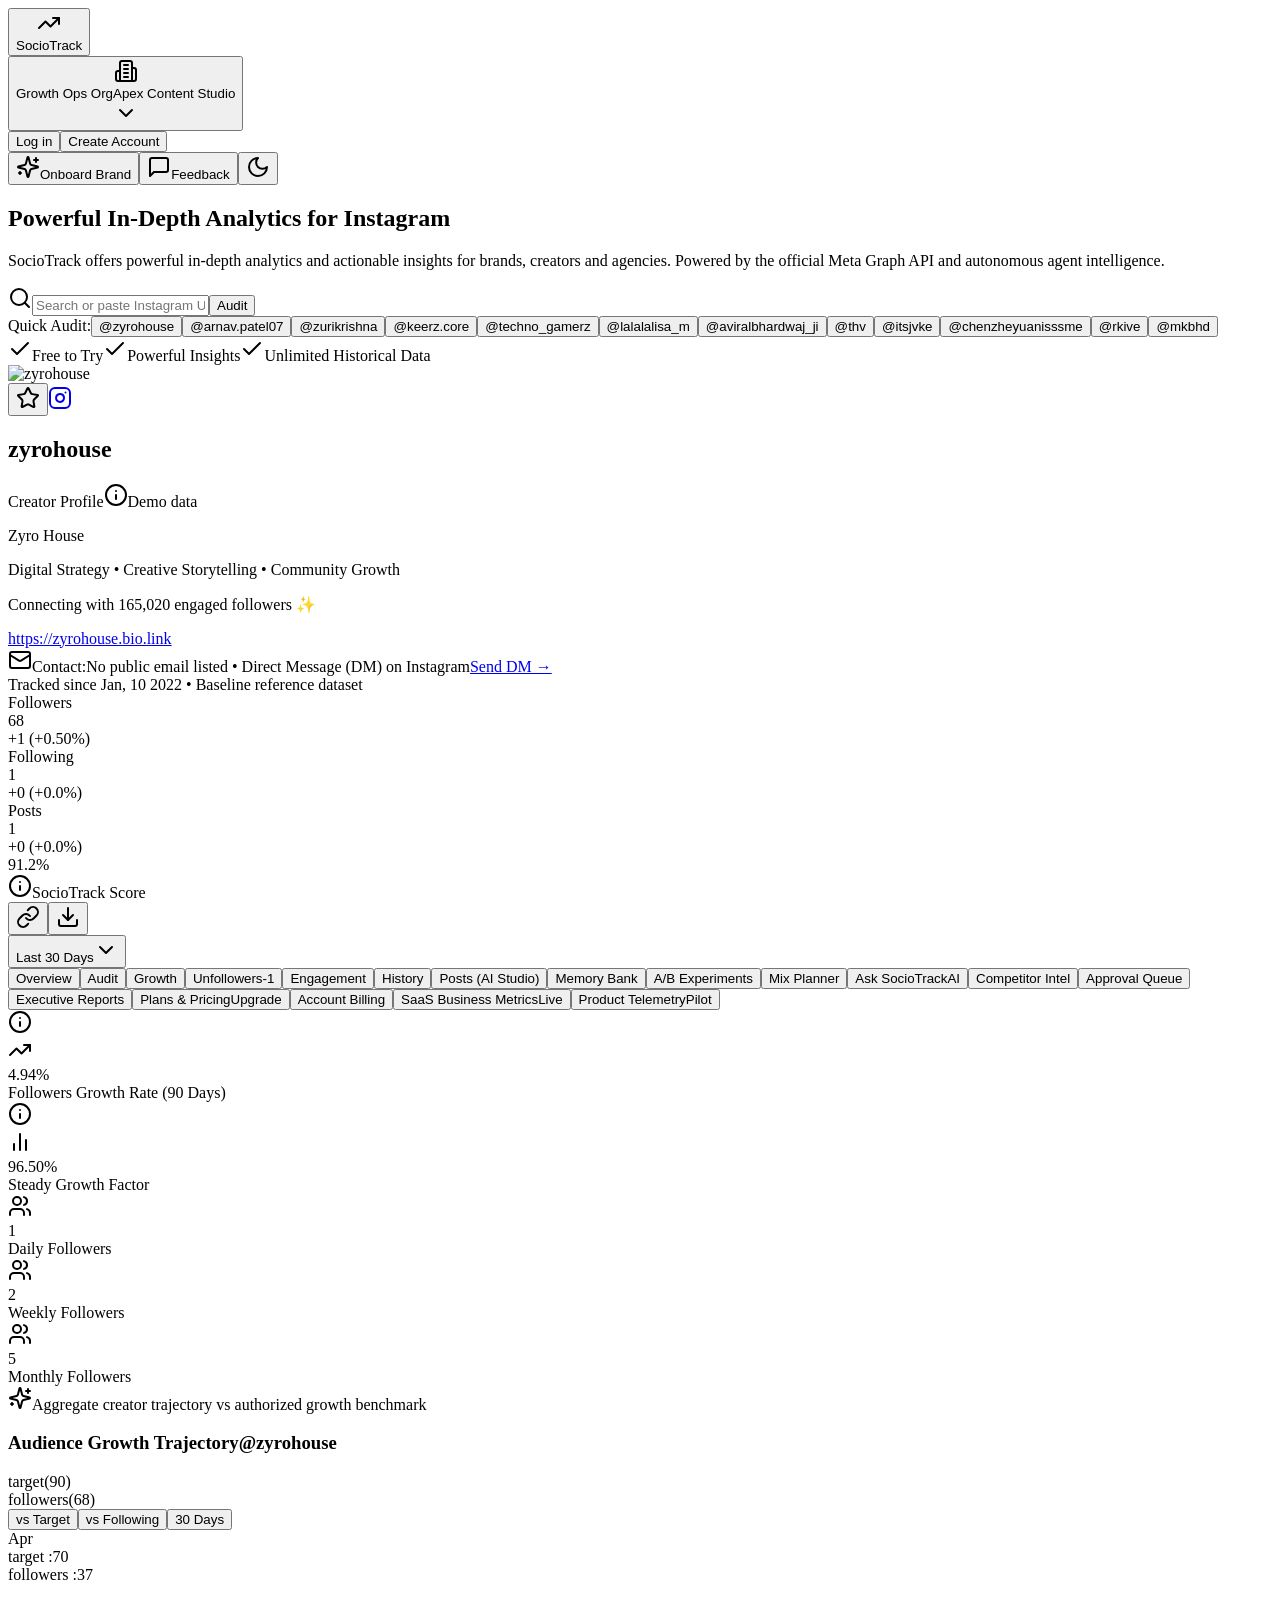
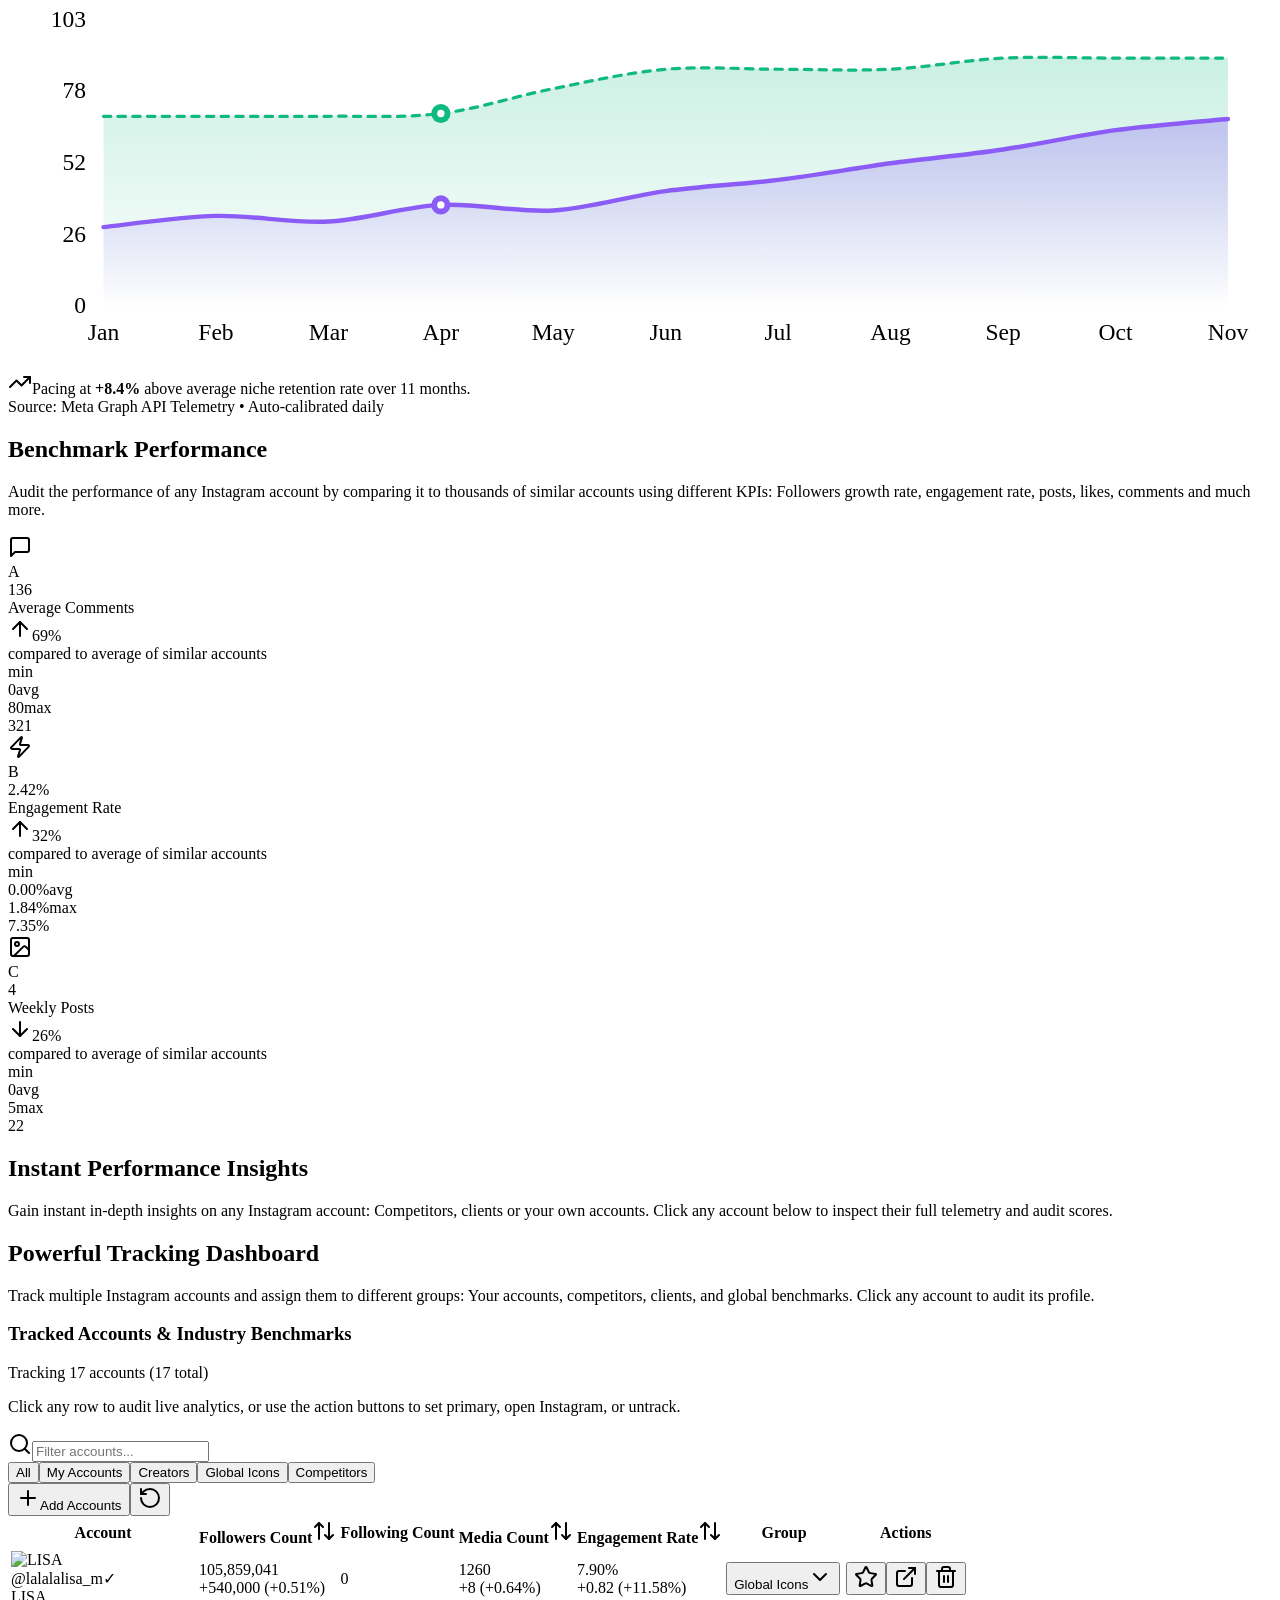
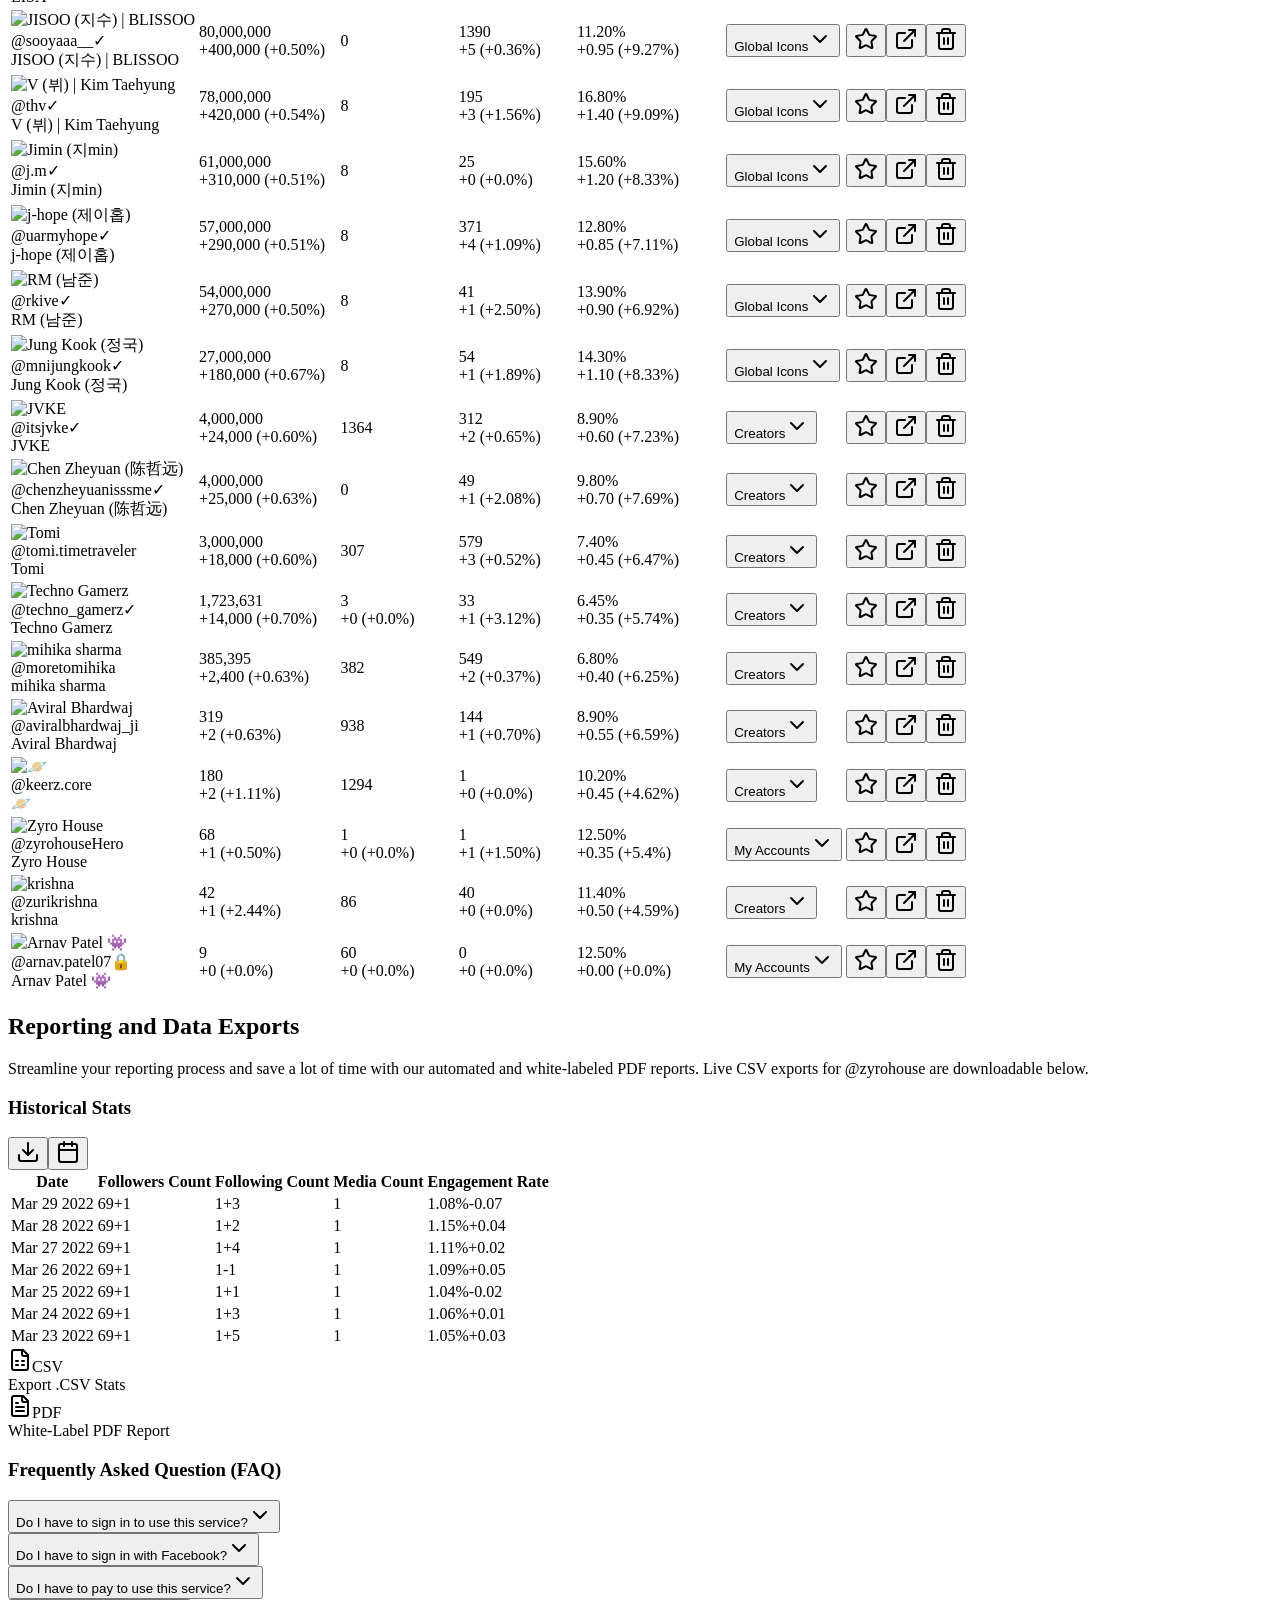
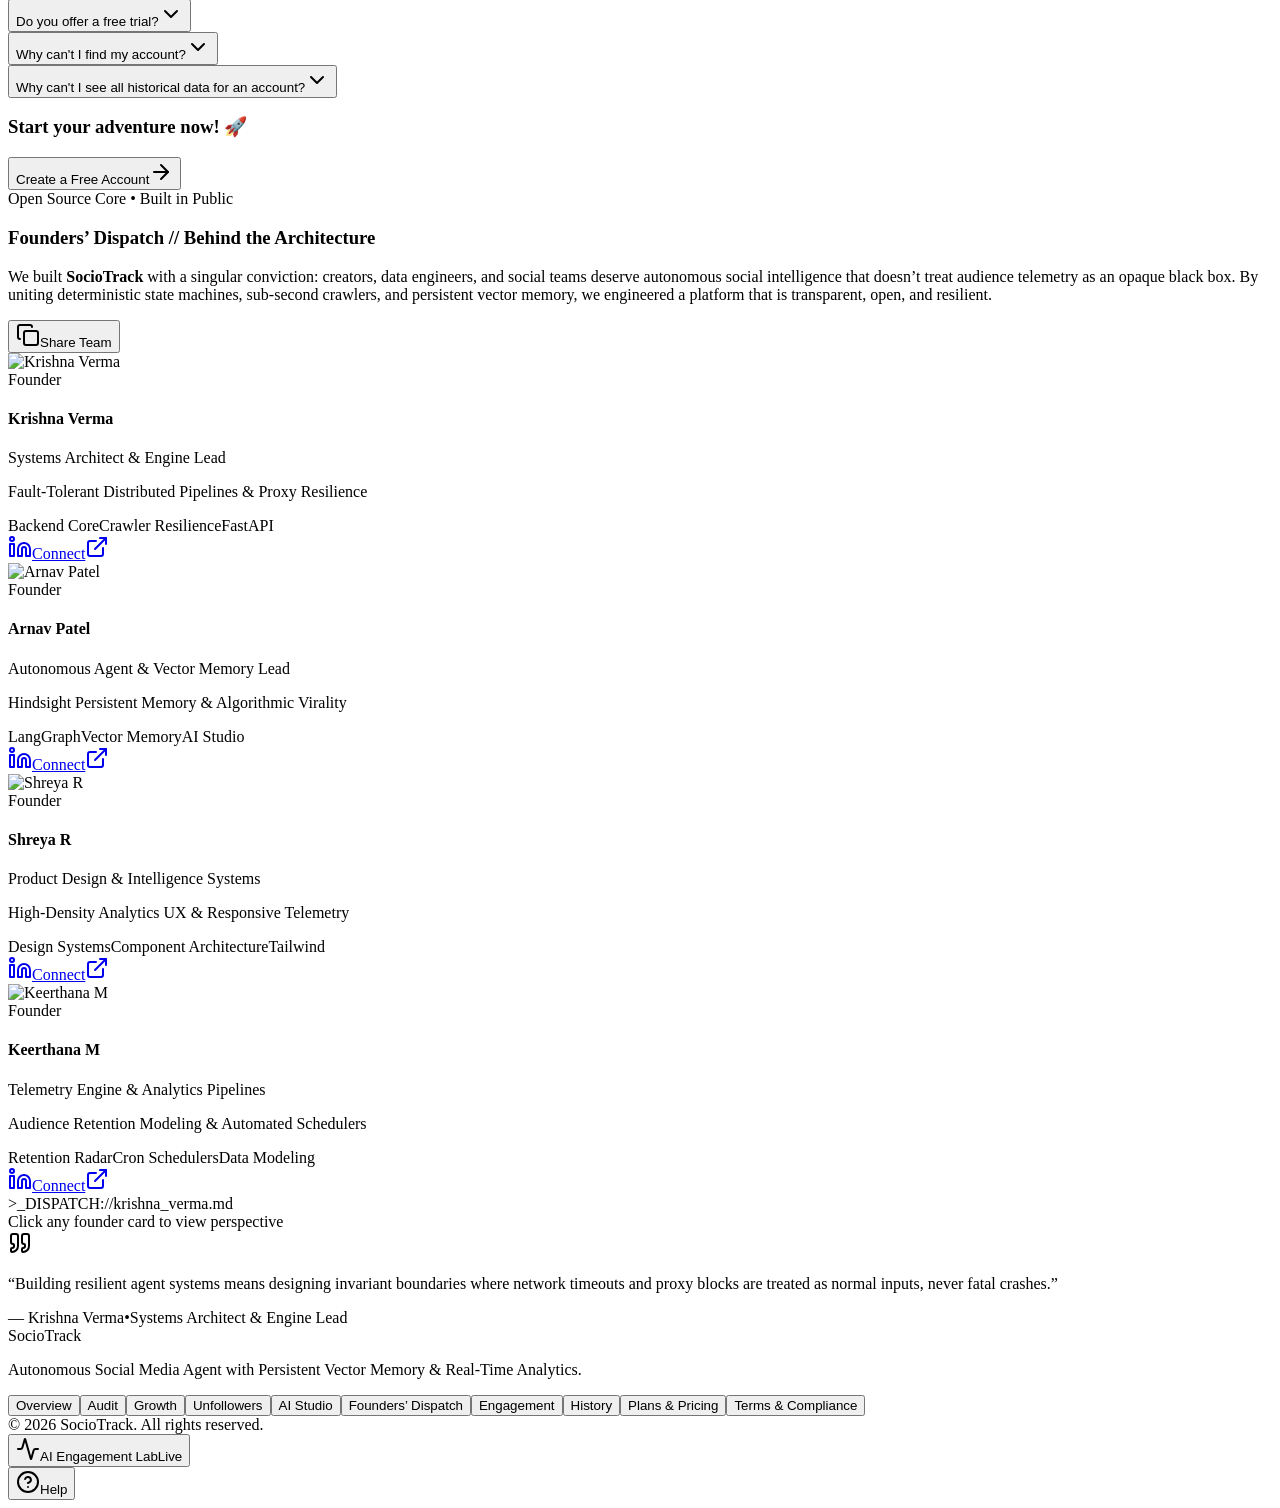
==== index.html @ e90424d2 "deploy: 2314255e12686044b14c5fa0f660b71cde07fa84" ====
<!DOCTYPE html><html lang="en"><head><meta charSet="utf-8"/><meta name="viewport" content="width=device-width, initial-scale=1"/><link rel="preload" as="image" href="/sociotrack/avatars/zyrohouse.png" referrerPolicy="no-referrer"/><link rel="preload" as="image" href="/sociotrack/avatars/lalalalisa_m.png" referrerPolicy="no-referrer"/><link rel="preload" as="image" href="/sociotrack/avatars/sooyaaa__.png" referrerPolicy="no-referrer"/><link rel="preload" as="image" href="/sociotrack/avatars/thv.png" referrerPolicy="no-referrer"/><link rel="preload" as="image" href="/sociotrack/avatars/j.m.png" referrerPolicy="no-referrer"/><link rel="preload" as="image" href="/sociotrack/avatars/uarmyhope.png" referrerPolicy="no-referrer"/><link rel="preload" as="image" href="/sociotrack/avatars/rkive.png" referrerPolicy="no-referrer"/><link rel="preload" as="image" href="/sociotrack/avatars/mnijungkook.png" referrerPolicy="no-referrer"/><link rel="preload" as="image" href="/sociotrack/avatars/itsjvke.png" referrerPolicy="no-referrer"/><link rel="preload" as="image" href="/sociotrack/avatars/chenzheyuanisssme.png" referrerPolicy="no-referrer"/><link rel="stylesheet" href="/sociotrack/_next/static/css/960f6c1573a1a947.css" data-precedence="next"/><link rel="preload" as="script" fetchPriority="low" href="/sociotrack/_next/static/chunks/webpack-237d8cdd52bfadd4.js"/><script src="/sociotrack/_next/static/chunks/fd9d1056-86af8b28552becb8.js" async=""></script><script src="/sociotrack/_next/static/chunks/117-25454cfc8406d821.js" async=""></script><script src="/sociotrack/_next/static/chunks/main-app-1bad50c00216805d.js" async=""></script><script src="/sociotrack/_next/static/chunks/832-016042fdb33729a9.js" async=""></script><script src="/sociotrack/_next/static/chunks/app/page-77bab152d10c423d.js" async=""></script><link rel="preload" as="image" href="/sociotrack/avatars/tomi.timetraveler.png" referrerPolicy="no-referrer"/><link rel="preload" as="image" href="/sociotrack/avatars/techno_gamerz.png" referrerPolicy="no-referrer"/><link rel="preload" as="image" href="/sociotrack/avatars/moretomihika.png" referrerPolicy="no-referrer"/><link rel="preload" as="image" href="/sociotrack/avatars/aviralbhardwaj_ji.png" referrerPolicy="no-referrer"/><link rel="preload" as="image" href="/sociotrack/avatars/keerz.core.png" referrerPolicy="no-referrer"/><link rel="preload" as="image" href="/sociotrack/avatars/zurikrishna.png" referrerPolicy="no-referrer"/><link rel="preload" as="image" href="/sociotrack/avatars/arnav.patel07.png" referrerPolicy="no-referrer"/><link rel="preload" as="image" href="/sociotrack/founders/krishna.jpg"/><link rel="preload" as="image" href="/sociotrack/founders/arnav.jpg"/><link rel="preload" as="image" href="/sociotrack/founders/shreya.jpg"/><link rel="preload" as="image" href="/sociotrack/founders/keerthana.jpg"/><title>SocioTrack | AI-Powered Social Media Engagement &amp; Audience Intelligence Agent</title><meta name="description" content="An intelligent social media engagement agent that understands your audience, predicts engagement, and continuously improves your content strategy. Autonomous Multi-Agent Social Analytics Platform."/><link rel="icon" href="/favicon.ico"/><script src="/sociotrack/_next/static/chunks/polyfills-42372ed130431b0a.js" noModule=""></script></head><body class="bg-[#F6F7FB] text-[#172033] antialiased min-h-screen selection:bg-[#ECE9FF] selection:text-[#5146D8]"><div class="min-h-screen bg-[#F8FAFC] dark:bg-[#0B0F19] text-slate-900 dark:text-slate-100 selection:bg-indigo-500 selection:text-white transition-colors duration-200"><header class="sticky top-0 z-40 bg-white/95 dark:bg-[#0B0F19]/95 backdrop-blur-md border-b border-slate-200/80 dark:border-[#243048] px-4 sm:px-8 py-3.5 flex items-center justify-between transition-colors"><div class="flex items-center space-x-3"><button class="flex items-center space-x-2.5 hover:opacity-90 transition-opacity"><div class="w-7 h-7 rounded-full bg-gradient-to-tr from-[#6366F1] to-[#06B6D4] flex items-center justify-center shadow-sm"><svg xmlns="http://www.w3.org/2000/svg" width="24" height="24" viewBox="0 0 24 24" fill="none" stroke="currentColor" stroke-width="2" stroke-linecap="round" stroke-linejoin="round" class="lucide lucide-trending-up w-3.5 h-3.5 text-white stroke-[2.5]"><polyline points="22 7 13.5 15.5 8.5 10.5 2 17"></polyline><polyline points="16 7 22 7 22 13"></polyline></svg></div><span class="text-xl font-black tracking-tight text-slate-900 dark:text-white">SocioTrack</span></button><div class="hidden md:block"><div class="relative inline-block text-left"><button type="button" class="flex items-center space-x-2.5 px-3 py-1.5 rounded-xl bg-slate-100 hover:bg-slate-200 dark:bg-slate-800/80 dark:hover:bg-slate-700/80 border border-slate-200 dark:border-slate-700 text-xs font-semibold text-slate-800 dark:text-slate-100 transition-all shadow-xs" aria-expanded="false"><div class="w-5 h-5 rounded-md bg-indigo-600/10 dark:bg-indigo-500/20 text-indigo-600 dark:text-indigo-400 flex items-center justify-center shrink-0"><svg xmlns="http://www.w3.org/2000/svg" width="24" height="24" viewBox="0 0 24 24" fill="none" stroke="currentColor" stroke-width="2" stroke-linecap="round" stroke-linejoin="round" class="lucide lucide-building2 w-3.5 h-3.5"><path d="M6 22V4a2 2 0 0 1 2-2h8a2 2 0 0 1 2 2v18Z"></path><path d="M6 12H4a2 2 0 0 0-2 2v6a2 2 0 0 0 2 2h2"></path><path d="M18 9h2a2 2 0 0 1 2 2v9a2 2 0 0 1-2 2h-2"></path><path d="M10 6h4"></path><path d="M10 10h4"></path><path d="M10 14h4"></path><path d="M10 18h4"></path></svg></div><div class="flex flex-col text-left"><span class="text-[10px] text-slate-500 dark:text-slate-400 uppercase tracking-wider font-mono">Growth Ops Org</span><span class="font-bold text-slate-900 dark:text-white truncate max-w-[120px] sm:max-w-[160px]">Apex Content Studio</span></div><svg xmlns="http://www.w3.org/2000/svg" width="24" height="24" viewBox="0 0 24 24" fill="none" stroke="currentColor" stroke-width="2" stroke-linecap="round" stroke-linejoin="round" class="lucide lucide-chevron-down w-3.5 h-3.5 text-slate-500 transition-transform"><path d="m6 9 6 6 6-6"></path></svg></button></div></div></div><div class="flex items-center space-x-2 sm:space-x-3"><div class="flex items-center space-x-2"><button class="px-3.5 py-1.5 rounded-lg border border-slate-200 dark:border-[#243048] text-xs font-semibold text-slate-700 dark:text-slate-200 hover:bg-slate-50 dark:hover:bg-[#161F30] transition-colors">Log in</button><button class="px-4 py-1.5 rounded-lg bg-[#6366F1] hover:bg-[#5558E6] text-white text-xs font-semibold shadow-sm transition-colors">Create Account</button></div><button class="hidden sm:flex items-center space-x-1.5 px-3 py-1.5 rounded-lg border border-indigo-200 dark:border-indigo-800 bg-indigo-50/70 dark:bg-indigo-950/40 text-indigo-700 dark:text-indigo-300 text-xs font-bold hover:bg-indigo-100 transition-colors shadow-xs" title="Start quick 60-second brand onboarding"><svg xmlns="http://www.w3.org/2000/svg" width="24" height="24" viewBox="0 0 24 24" fill="none" stroke="currentColor" stroke-width="2" stroke-linecap="round" stroke-linejoin="round" class="lucide lucide-sparkles w-3.5 h-3.5 text-indigo-500"><path d="M9.937 15.5A2 2 0 0 0 8.5 14.063l-6.135-1.582a.5.5 0 0 1 0-.962L8.5 9.936A2 2 0 0 0 9.937 8.5l1.582-6.135a.5.5 0 0 1 .963 0L14.063 8.5A2 2 0 0 0 15.5 9.937l6.135 1.581a.5.5 0 0 1 0 .964L15.5 14.063a2 2 0 0 0-1.437 1.437l-1.582 6.135a.5.5 0 0 1-.963 0z"></path><path d="M20 3v4"></path><path d="M22 5h-4"></path><path d="M4 17v2"></path><path d="M5 18H3"></path></svg><span>Onboard Brand</span></button><button class="flex items-center space-x-1 px-2.5 py-1.5 rounded-lg border border-slate-200 dark:border-[#243048] hover:bg-slate-100 dark:hover:bg-[#161F30] text-slate-600 dark:text-slate-300 text-xs font-semibold transition-colors" title="Provide feedback on recommendations or report an issue"><svg xmlns="http://www.w3.org/2000/svg" width="24" height="24" viewBox="0 0 24 24" fill="none" stroke="currentColor" stroke-width="2" stroke-linecap="round" stroke-linejoin="round" class="lucide lucide-message-square w-3.5 h-3.5 text-slate-400"><path d="M21 15a2 2 0 0 1-2 2H7l-4 4V5a2 2 0 0 1 2-2h14a2 2 0 0 1 2 2z"></path></svg><span class="hidden md:inline">Feedback</span></button><button class="p-2 rounded-xl border border-slate-200 dark:border-[#243048] hover:bg-slate-100 dark:hover:bg-[#161F30] text-slate-600 dark:text-slate-300 transition-colors ml-1" title="Switch to Dark Mode" aria-label="Switch to Dark Mode"><svg xmlns="http://www.w3.org/2000/svg" width="24" height="24" viewBox="0 0 24 24" fill="none" stroke="currentColor" stroke-width="2" stroke-linecap="round" stroke-linejoin="round" class="lucide lucide-moon w-4 h-4 text-[#6366F1]"><path d="M12 3a6 6 0 0 0 9 9 9 9 0 1 1-9-9Z"></path></svg></button></div></header><section class="relative pt-12 pb-6 px-4 sm:px-8 max-w-5xl mx-auto text-center space-y-4"><div class="absolute top-0 left-1/2 -translate-x-1/2 w-96 h-40 bg-indigo-500/10 dark:bg-indigo-500/5 blur-3xl pointer-events-none"></div><h1 class="text-3xl sm:text-5xl font-black tracking-tight bg-gradient-to-r from-[#6366F1] via-[#8B5CF6] to-[#06B6D4] bg-clip-text text-transparent pb-2.5 pt-1 leading-[1.18] sm:leading-[1.18]">Powerful In-Depth Analytics for Instagram</h1><p class="max-w-2xl mx-auto text-xs sm:text-sm text-slate-600 dark:text-slate-400 leading-relaxed font-normal">SocioTrack offers powerful in-depth analytics and actionable insights for brands, creators and agencies. Powered by the official Meta Graph API and autonomous agent intelligence.</p><div class="max-w-xl mx-auto pt-2"><form class="relative"><svg xmlns="http://www.w3.org/2000/svg" width="24" height="24" viewBox="0 0 24 24" fill="none" stroke="currentColor" stroke-width="2" stroke-linecap="round" stroke-linejoin="round" class="lucide lucide-search absolute left-4 top-1/2 -translate-y-1/2 w-4 h-4 text-slate-400"><circle cx="11" cy="11" r="8"></circle><path d="m21 21-4.3-4.3"></path></svg><input type="text" placeholder="Search or paste Instagram URL" class="w-full h-12 pl-11 pr-28 rounded-full border border-slate-200 dark:border-[#243048] bg-white dark:bg-[#161F30] text-sm text-slate-900 dark:text-white placeholder:text-slate-400 focus:outline-none focus:ring-2 focus:ring-[#6366F1] shadow-sm transition-colors" value=""/><button type="submit" class="absolute right-1.5 top-1/2 -translate-y-1/2 px-4 py-2 rounded-full bg-[#6366F1] hover:bg-[#5558E6] text-white text-xs font-bold transition-all disabled:opacity-50 flex items-center space-x-1 shadow-sm"><span>Audit</span></button></form><div class="flex flex-wrap items-center justify-center gap-2 pt-3 text-[11px] text-slate-500 dark:text-slate-400"><span class="font-semibold text-slate-400">Quick Audit:</span><button class="px-2.5 py-1 rounded-full font-mono transition-all border bg-indigo-100 dark:bg-indigo-950/80 text-indigo-700 dark:text-indigo-300 border-indigo-400 dark:border-indigo-600 font-bold">@<!-- -->zyrohouse</button><button class="px-2.5 py-1 rounded-full font-mono transition-all border bg-slate-100 hover:bg-indigo-50 dark:bg-[#161F30] dark:hover:bg-[#1E2638] text-slate-700 hover:text-indigo-600 dark:text-slate-300 dark:hover:text-indigo-400 border-slate-200/60 dark:border-[#243048]">@<!-- -->arnav.patel07</button><button class="px-2.5 py-1 rounded-full font-mono transition-all border bg-slate-100 hover:bg-indigo-50 dark:bg-[#161F30] dark:hover:bg-[#1E2638] text-slate-700 hover:text-indigo-600 dark:text-slate-300 dark:hover:text-indigo-400 border-slate-200/60 dark:border-[#243048]">@<!-- -->zurikrishna</button><button class="px-2.5 py-1 rounded-full font-mono transition-all border bg-slate-100 hover:bg-indigo-50 dark:bg-[#161F30] dark:hover:bg-[#1E2638] text-slate-700 hover:text-indigo-600 dark:text-slate-300 dark:hover:text-indigo-400 border-slate-200/60 dark:border-[#243048]">@<!-- -->keerz.core</button><button class="px-2.5 py-1 rounded-full font-mono transition-all border bg-slate-100 hover:bg-indigo-50 dark:bg-[#161F30] dark:hover:bg-[#1E2638] text-slate-700 hover:text-indigo-600 dark:text-slate-300 dark:hover:text-indigo-400 border-slate-200/60 dark:border-[#243048]">@<!-- -->techno_gamerz</button><button class="px-2.5 py-1 rounded-full font-mono transition-all border bg-slate-100 hover:bg-indigo-50 dark:bg-[#161F30] dark:hover:bg-[#1E2638] text-slate-700 hover:text-indigo-600 dark:text-slate-300 dark:hover:text-indigo-400 border-slate-200/60 dark:border-[#243048]">@<!-- -->lalalalisa_m</button><button class="px-2.5 py-1 rounded-full font-mono transition-all border bg-slate-100 hover:bg-indigo-50 dark:bg-[#161F30] dark:hover:bg-[#1E2638] text-slate-700 hover:text-indigo-600 dark:text-slate-300 dark:hover:text-indigo-400 border-slate-200/60 dark:border-[#243048]">@<!-- -->aviralbhardwaj_ji</button><button class="px-2.5 py-1 rounded-full font-mono transition-all border bg-slate-100 hover:bg-indigo-50 dark:bg-[#161F30] dark:hover:bg-[#1E2638] text-slate-700 hover:text-indigo-600 dark:text-slate-300 dark:hover:text-indigo-400 border-slate-200/60 dark:border-[#243048]">@<!-- -->thv</button><button class="px-2.5 py-1 rounded-full font-mono transition-all border bg-slate-100 hover:bg-indigo-50 dark:bg-[#161F30] dark:hover:bg-[#1E2638] text-slate-700 hover:text-indigo-600 dark:text-slate-300 dark:hover:text-indigo-400 border-slate-200/60 dark:border-[#243048]">@<!-- -->itsjvke</button><button class="px-2.5 py-1 rounded-full font-mono transition-all border bg-slate-100 hover:bg-indigo-50 dark:bg-[#161F30] dark:hover:bg-[#1E2638] text-slate-700 hover:text-indigo-600 dark:text-slate-300 dark:hover:text-indigo-400 border-slate-200/60 dark:border-[#243048]">@<!-- -->chenzheyuanisssme</button><button class="px-2.5 py-1 rounded-full font-mono transition-all border bg-slate-100 hover:bg-indigo-50 dark:bg-[#161F30] dark:hover:bg-[#1E2638] text-slate-700 hover:text-indigo-600 dark:text-slate-300 dark:hover:text-indigo-400 border-slate-200/60 dark:border-[#243048]">@<!-- -->rkive</button><button class="px-2.5 py-1 rounded-full font-mono transition-all border bg-slate-100 hover:bg-indigo-50 dark:bg-[#161F30] dark:hover:bg-[#1E2638] text-slate-700 hover:text-indigo-600 dark:text-slate-300 dark:hover:text-indigo-400 border-slate-200/60 dark:border-[#243048]">@<!-- -->mkbhd</button></div><div class="flex flex-wrap items-center justify-center gap-6 text-xs text-slate-600 dark:text-slate-400 pt-3 font-medium"><span class="flex items-center space-x-1.5"><svg xmlns="http://www.w3.org/2000/svg" width="24" height="24" viewBox="0 0 24 24" fill="none" stroke="currentColor" stroke-width="2" stroke-linecap="round" stroke-linejoin="round" class="lucide lucide-check w-3.5 h-3.5 text-[#6366F1] stroke-[3]"><path d="M20 6 9 17l-5-5"></path></svg><span>Free to Try</span></span><span class="flex items-center space-x-1.5"><svg xmlns="http://www.w3.org/2000/svg" width="24" height="24" viewBox="0 0 24 24" fill="none" stroke="currentColor" stroke-width="2" stroke-linecap="round" stroke-linejoin="round" class="lucide lucide-check w-3.5 h-3.5 text-[#6366F1] stroke-[3]"><path d="M20 6 9 17l-5-5"></path></svg><span>Powerful Insights</span></span><span class="flex items-center space-x-1.5"><svg xmlns="http://www.w3.org/2000/svg" width="24" height="24" viewBox="0 0 24 24" fill="none" stroke="currentColor" stroke-width="2" stroke-linecap="round" stroke-linejoin="round" class="lucide lucide-check w-3.5 h-3.5 text-[#6366F1] stroke-[3]"><path d="M20 6 9 17l-5-5"></path></svg><span>Unlimited Historical Data</span></span></div></div></section><main class="max-w-7xl mx-auto px-4 sm:px-8 py-6 space-y-16 pb-32"><div id="creator-card-section" class="space-y-6 scroll-mt-20"><div class="w-full bg-white dark:bg-[#161F30] rounded-2xl border border-slate-200 dark:border-[#243048] p-6 shadow-sm transition-colors"><div class="flex flex-col lg:flex-row lg:items-start justify-between gap-6 pb-6 border-b border-slate-100 dark:border-[#243048]"><div class="flex items-start space-x-5"><div class="flex flex-col items-center shrink-0"><div class="w-20 h-20 rounded-full p-1 bg-[#FACC15] shadow-md"><img src="/sociotrack/avatars/zyrohouse.png" alt="zyrohouse" referrerPolicy="no-referrer" class="w-full h-full rounded-full object-cover bg-slate-900 border-2 border-white dark:border-[#161F30]"/></div><div class="flex items-center space-x-2 mt-2"><button class="p-1 rounded-md transition-colors text-slate-400 hover:text-slate-600 dark:hover:text-slate-200" title="Bookmark account"><svg xmlns="http://www.w3.org/2000/svg" width="24" height="24" viewBox="0 0 24 24" fill="none" stroke="currentColor" stroke-width="2" stroke-linecap="round" stroke-linejoin="round" class="lucide lucide-star w-4 h-4"><path d="M11.525 2.295a.53.53 0 0 1 .95 0l2.31 4.679a2.123 2.123 0 0 0 1.595 1.16l5.166.756a.53.53 0 0 1 .294.904l-3.736 3.638a2.123 2.123 0 0 0-.611 1.878l.882 5.14a.53.53 0 0 1-.771.56l-4.618-2.428a2.122 2.122 0 0 0-1.973 0L6.396 21.01a.53.53 0 0 1-.77-.56l.881-5.139a2.122 2.122 0 0 0-.611-1.879L2.16 9.795a.53.53 0 0 1 .294-.906l5.165-.755a2.122 2.122 0 0 0 1.597-1.16z"></path></svg></button><a href="https://instagram.com/zyrohouse" target="_blank" rel="noreferrer" class="p-1 rounded-md text-[#E1306C] hover:opacity-80 transition-opacity" title="View @zyrohouse on Instagram"><svg xmlns="http://www.w3.org/2000/svg" width="24" height="24" viewBox="0 0 24 24" fill="none" stroke="currentColor" stroke-width="2" stroke-linecap="round" stroke-linejoin="round" class="lucide lucide-instagram w-4 h-4"><rect width="20" height="20" x="2" y="2" rx="5" ry="5"></rect><path d="M16 11.37A4 4 0 1 1 12.63 8 4 4 0 0 1 16 11.37z"></path><line x1="17.5" x2="17.51" y1="6.5" y2="6.5"></line></svg></a></div></div><div class="space-y-1"><div class="flex items-center space-x-2"><h2 class="text-xl font-bold text-slate-900 dark:text-white tracking-tight">zyrohouse</h2><span class="text-[10px] font-bold px-2 py-0.5 rounded-full bg-slate-100 dark:bg-slate-800 text-slate-600 dark:text-slate-300 border border-slate-200 dark:border-slate-700">Creator Profile</span><span class="inline-flex items-center gap-1 text-[10px] font-bold px-2 py-0.5 rounded-full bg-amber-50 dark:bg-amber-950/60 text-amber-700 dark:text-amber-400 border border-amber-200 dark:border-amber-800/60 cursor-help" title="Demo data: Curated benchmark baseline dataset for interactive exploration"><svg xmlns="http://www.w3.org/2000/svg" width="24" height="24" viewBox="0 0 24 24" fill="none" stroke="currentColor" stroke-width="2" stroke-linecap="round" stroke-linejoin="round" class="lucide lucide-info w-3 h-3 text-amber-500"><circle cx="12" cy="12" r="10"></circle><path d="M12 16v-4"></path><path d="M12 8h.01"></path></svg><span>Demo data</span></span></div><p class="text-xs font-semibold text-slate-600 dark:text-slate-300">Zyro House</p><div class="text-xs text-slate-500 dark:text-slate-400 leading-relaxed pt-1 space-y-0.5"><p>Digital Strategy • Creative Storytelling • Community Growth</p><p>Connecting with 165,020 engaged followers ✨</p></div><div class="pt-2 text-[11px] space-y-1"><div><a href="https://zyrohouse.bio.link" target="_blank" rel="noreferrer" class="text-indigo-600 dark:text-indigo-400 hover:underline font-medium">https://zyrohouse.bio.link</a></div><div class="flex flex-wrap items-center gap-1.5 pt-0.5 text-slate-600 dark:text-slate-400"><span class="font-semibold text-slate-700 dark:text-slate-300 flex items-center gap-1"><svg xmlns="http://www.w3.org/2000/svg" width="24" height="24" viewBox="0 0 24 24" fill="none" stroke="currentColor" stroke-width="2" stroke-linecap="round" stroke-linejoin="round" class="lucide lucide-mail w-3.5 h-3.5 text-indigo-500 shrink-0"><rect width="20" height="16" x="2" y="4" rx="2"></rect><path d="m22 7-8.97 5.7a1.94 1.94 0 0 1-2.06 0L2 7"></path></svg>Contact:</span><span class="inline-flex items-center gap-1.5 text-slate-500 dark:text-slate-400"><span>No public email listed • Direct Message (DM) on Instagram</span><a href="https://ig.me/m/zyrohouse" target="_blank" rel="noreferrer" class="text-indigo-600 dark:text-indigo-400 font-semibold hover:underline inline-flex items-center gap-0.5 ml-1" title="Send Direct Message on Instagram to @zyrohouse"><span>Send DM →</span></a></span></div><div class="text-slate-400 dark:text-slate-500 pt-0.5">Tracked since Jan, 10 2022 • Baseline reference dataset</div></div></div></div><div class="flex flex-col items-start lg:items-end justify-between space-y-5"><div class="flex items-center space-x-6 sm:space-x-8"><div class="text-left lg:text-right"><span class="text-[11px] text-slate-400 font-medium">Followers</span><div class="text-xl sm:text-2xl font-black text-slate-900 dark:text-white" title="68 total followers">68</div><span class="text-[11px] font-bold text-[#10B981]">+1 (+0.50%)</span></div><div class="text-left lg:text-right"><span class="text-[11px] text-slate-400 font-medium">Following</span><div class="text-xl sm:text-2xl font-black text-slate-900 dark:text-white">1</div><span class="text-[11px] font-bold text-[#10B981]">+0 (+0.0%)</span></div><div class="text-left lg:text-right"><span class="text-[11px] text-slate-400 font-medium">Posts</span><div class="text-xl sm:text-2xl font-black text-slate-900 dark:text-white">1</div><span class="text-[11px] font-bold text-[#10B981]">+0 (+0.0%)</span></div></div><div class="w-full sm:w-80 space-y-1.5"><div class="relative h-6"><div class="absolute transform -translate-x-1/2 flex flex-col items-center transition-all duration-500" style="left:91.2%"><span class="px-2 py-0.5 rounded text-[10px] font-bold bg-[#6366F1] text-white shadow-sm">91.2<!-- -->%</span><div class="w-0 h-0 border-l-[3px] border-l-transparent border-r-[3px] border-r-transparent border-t-[4px] border-t-[#6366F1]"></div></div></div><div class="relative w-full h-1.5 rounded-full overflow-hidden rainbow-score-bar shadow-inner"></div><div class="flex items-center justify-center space-x-1 text-[11px] text-slate-400 dark:text-slate-500 pt-0.5"><svg xmlns="http://www.w3.org/2000/svg" width="24" height="24" viewBox="0 0 24 24" fill="none" stroke="currentColor" stroke-width="2" stroke-linecap="round" stroke-linejoin="round" class="lucide lucide-info w-3 h-3 text-slate-400"><circle cx="12" cy="12" r="10"></circle><path d="M12 16v-4"></path><path d="M12 8h.01"></path></svg><span>SocioTrack Score</span></div></div><div class="flex items-center space-x-2 pt-1"><button class="p-2 rounded-lg border border-slate-200 dark:border-[#243048] hover:bg-slate-50 dark:hover:bg-[#1E2638] text-slate-600 dark:text-slate-300 transition-colors" title="Copy link"><svg xmlns="http://www.w3.org/2000/svg" width="24" height="24" viewBox="0 0 24 24" fill="none" stroke="currentColor" stroke-width="2" stroke-linecap="round" stroke-linejoin="round" class="lucide lucide-link w-4 h-4"><path d="M10 13a5 5 0 0 0 7.54.54l3-3a5 5 0 0 0-7.07-7.07l-1.72 1.71"></path><path d="M14 11a5 5 0 0 0-7.54-.54l-3 3a5 5 0 0 0 7.07 7.07l1.71-1.71"></path></svg></button><button class="p-2 rounded-lg border border-slate-200 dark:border-[#243048] hover:bg-slate-50 dark:hover:bg-[#1E2638] text-slate-600 dark:text-slate-300 transition-colors" title="Export Report"><svg xmlns="http://www.w3.org/2000/svg" width="24" height="24" viewBox="0 0 24 24" fill="none" stroke="currentColor" stroke-width="2" stroke-linecap="round" stroke-linejoin="round" class="lucide lucide-download w-4 h-4"><path d="M21 15v4a2 2 0 0 1-2 2H5a2 2 0 0 1-2-2v-4"></path><polyline points="7 10 12 15 17 10"></polyline><line x1="12" x2="12" y1="15" y2="3"></line></svg></button><div class="relative"><button class="flex items-center space-x-2 px-3 py-1.5 rounded-lg bg-[#6366F1] hover:bg-[#5558E6] text-white text-xs font-semibold shadow-sm transition-colors"><span>Last 30 Days</span><svg xmlns="http://www.w3.org/2000/svg" width="24" height="24" viewBox="0 0 24 24" fill="none" stroke="currentColor" stroke-width="2" stroke-linecap="round" stroke-linejoin="round" class="lucide lucide-chevron-down w-3.5 h-3.5"><path d="m6 9 6 6 6-6"></path></svg></button></div></div></div></div><div class="flex items-center space-x-1 sm:space-x-3 pt-4 overflow-x-auto text-xs font-semibold"><button class="px-4 py-2 rounded-xl transition-all shrink-0 flex items-center space-x-1.5 text-slate-500 dark:text-slate-400 hover:text-slate-900 dark:hover:text-white hover:bg-slate-50 dark:hover:bg-[#1E2638]"><span>Overview</span></button><button class="px-4 py-2 rounded-xl transition-all shrink-0 flex items-center space-x-1.5 text-slate-500 dark:text-slate-400 hover:text-slate-900 dark:hover:text-white hover:bg-slate-50 dark:hover:bg-[#1E2638]"><span>Audit</span></button><button class="px-4 py-2 rounded-xl transition-all shrink-0 flex items-center space-x-1.5 bg-slate-100 dark:bg-[#243048] text-slate-900 dark:text-white font-bold shadow-xs"><span>Growth</span></button><button class="px-4 py-2 rounded-xl transition-all shrink-0 flex items-center space-x-1.5 text-slate-500 dark:text-slate-400 hover:text-slate-900 dark:hover:text-white hover:bg-slate-50 dark:hover:bg-[#1E2638]"><span>Unfollowers</span><span class="px-1.5 py-0.5 rounded-full text-[10px] font-extrabold bg-rose-500 text-white shadow-xs">-1</span></button><button class="px-4 py-2 rounded-xl transition-all shrink-0 flex items-center space-x-1.5 text-slate-500 dark:text-slate-400 hover:text-slate-900 dark:hover:text-white hover:bg-slate-50 dark:hover:bg-[#1E2638]"><span>Engagement</span></button><button class="px-4 py-2 rounded-xl transition-all shrink-0 flex items-center space-x-1.5 text-slate-500 dark:text-slate-400 hover:text-slate-900 dark:hover:text-white hover:bg-slate-50 dark:hover:bg-[#1E2638]"><span>History</span></button><button class="px-4 py-2 rounded-xl transition-all shrink-0 flex items-center space-x-1.5 text-slate-500 dark:text-slate-400 hover:text-slate-900 dark:hover:text-white hover:bg-slate-50 dark:hover:bg-[#1E2638]"><span>Posts (AI Studio)</span></button><button class="px-4 py-2 rounded-xl transition-all shrink-0 flex items-center space-x-1.5 text-slate-500 dark:text-slate-400 hover:text-slate-900 dark:hover:text-white hover:bg-slate-50 dark:hover:bg-[#1E2638]"><span>Memory Bank</span></button><button class="px-4 py-2 rounded-xl transition-all shrink-0 flex items-center space-x-1.5 text-slate-500 dark:text-slate-400 hover:text-slate-900 dark:hover:text-white hover:bg-slate-50 dark:hover:bg-[#1E2638]"><span>A/B Experiments</span></button><button class="px-4 py-2 rounded-xl transition-all shrink-0 flex items-center space-x-1.5 text-slate-500 dark:text-slate-400 hover:text-slate-900 dark:hover:text-white hover:bg-slate-50 dark:hover:bg-[#1E2638]"><span>Mix Planner</span></button><button class="px-4 py-2 rounded-xl transition-all shrink-0 flex items-center space-x-1.5 text-slate-500 dark:text-slate-400 hover:text-slate-900 dark:hover:text-white hover:bg-slate-50 dark:hover:bg-[#1E2638]"><span>Ask SocioTrack</span><span class="px-1.5 py-0.5 rounded-full text-[10px] font-extrabold bg-indigo-500 text-white">AI</span></button><button class="px-4 py-2 rounded-xl transition-all shrink-0 flex items-center space-x-1.5 text-slate-500 dark:text-slate-400 hover:text-slate-900 dark:hover:text-white hover:bg-slate-50 dark:hover:bg-[#1E2638]"><span>Competitor Intel</span></button><button class="px-4 py-2 rounded-xl transition-all shrink-0 flex items-center space-x-1.5 text-slate-500 dark:text-slate-400 hover:text-slate-900 dark:hover:text-white hover:bg-slate-50 dark:hover:bg-[#1E2638]"><span>Approval Queue</span></button><button class="px-4 py-2 rounded-xl transition-all shrink-0 flex items-center space-x-1.5 text-slate-500 dark:text-slate-400 hover:text-slate-900 dark:hover:text-white hover:bg-slate-50 dark:hover:bg-[#1E2638]"><span>Executive Reports</span></button><button class="px-4 py-2 rounded-xl transition-all shrink-0 flex items-center space-x-1.5 text-slate-500 dark:text-slate-400 hover:text-slate-900 dark:hover:text-white hover:bg-slate-50 dark:hover:bg-[#1E2638]"><span>Plans &amp; Pricing</span><span class="px-1.5 py-0.5 rounded-full text-[10px] font-extrabold bg-indigo-500 text-white">Upgrade</span></button><button class="px-4 py-2 rounded-xl transition-all shrink-0 flex items-center space-x-1.5 text-slate-500 dark:text-slate-400 hover:text-slate-900 dark:hover:text-white hover:bg-slate-50 dark:hover:bg-[#1E2638]"><span>Account Billing</span></button><button class="px-4 py-2 rounded-xl transition-all shrink-0 flex items-center space-x-1.5 text-slate-500 dark:text-slate-400 hover:text-slate-900 dark:hover:text-white hover:bg-slate-50 dark:hover:bg-[#1E2638]"><span>SaaS Business Metrics</span><span class="px-1.5 py-0.5 rounded-full text-[10px] font-extrabold bg-indigo-500 text-white">Live</span></button><button class="px-4 py-2 rounded-xl transition-all shrink-0 flex items-center space-x-1.5 text-slate-500 dark:text-slate-400 hover:text-slate-900 dark:hover:text-white hover:bg-slate-50 dark:hover:bg-[#1E2638]"><span>Product Telemetry</span><span class="px-1.5 py-0.5 rounded-full text-[10px] font-extrabold bg-indigo-500 text-white">Pilot</span></button></div></div><div class="space-y-6 animate-fade-in"><div class="space-y-4"><div class="grid grid-cols-1 md:grid-cols-2 gap-4 sm:gap-6"><div class="bg-white dark:bg-[#161F30] rounded-2xl border border-slate-200/80 dark:border-[#243048] p-6 sm:p-7 shadow-[0_4px_20px_rgba(0,0,0,0.04)] relative group hover:border-[#818CF8] dark:hover:border-[#6366F1] transition-all"><div class="flex items-center justify-between text-slate-400"><span title="Calculated over trailing 90 days" class="cursor-help"><svg xmlns="http://www.w3.org/2000/svg" width="24" height="24" viewBox="0 0 24 24" fill="none" stroke="currentColor" stroke-width="2" stroke-linecap="round" stroke-linejoin="round" class="lucide lucide-info w-4 h-4 text-slate-400 hover:text-slate-600 transition-colors"><circle cx="12" cy="12" r="10"></circle><path d="M12 16v-4"></path><path d="M12 8h.01"></path></svg></span><div class="w-9 h-9 rounded-full bg-[#EDE9FE] dark:bg-[#312E81]/60 text-[#7C3AED] dark:text-[#A78BFA] flex items-center justify-center"><svg xmlns="http://www.w3.org/2000/svg" width="24" height="24" viewBox="0 0 24 24" fill="none" stroke="currentColor" stroke-width="2" stroke-linecap="round" stroke-linejoin="round" class="lucide lucide-trending-up w-4 h-4 stroke-[2.5]"><polyline points="22 7 13.5 15.5 8.5 10.5 2 17"></polyline><polyline points="16 7 22 7 22 13"></polyline></svg></div></div><div class="mt-3 text-center"><div class="text-3xl sm:text-4xl font-extrabold text-slate-900 dark:text-white tracking-tight">4.94<!-- -->%</div><div class="text-xs text-slate-500 dark:text-slate-400 mt-1 font-medium">Followers Growth Rate (90 Days)</div></div></div><div class="bg-white dark:bg-[#161F30] rounded-2xl border border-slate-200/80 dark:border-[#243048] p-6 sm:p-7 shadow-[0_4px_20px_rgba(0,0,0,0.04)] relative group hover:border-emerald-400 dark:hover:border-emerald-500 transition-all"><div class="flex items-center justify-between text-slate-400"><span title="Consistency factor based on net positive daily growth" class="cursor-help"><svg xmlns="http://www.w3.org/2000/svg" width="24" height="24" viewBox="0 0 24 24" fill="none" stroke="currentColor" stroke-width="2" stroke-linecap="round" stroke-linejoin="round" class="lucide lucide-info w-4 h-4 text-slate-400 hover:text-slate-600 transition-colors"><circle cx="12" cy="12" r="10"></circle><path d="M12 16v-4"></path><path d="M12 8h.01"></path></svg></span><div class="w-9 h-9 rounded-full bg-[#D1FAE5] dark:bg-[#064E3B]/60 text-[#059669] dark:text-[#34D399] flex items-center justify-center"><svg xmlns="http://www.w3.org/2000/svg" width="24" height="24" viewBox="0 0 24 24" fill="none" stroke="currentColor" stroke-width="2" stroke-linecap="round" stroke-linejoin="round" class="lucide lucide-chart-no-axes-column w-4 h-4 stroke-[2.5]"><line x1="18" x2="18" y1="20" y2="10"></line><line x1="12" x2="12" y1="20" y2="4"></line><line x1="6" x2="6" y1="20" y2="14"></line></svg></div></div><div class="mt-3 text-center"><div class="text-3xl sm:text-4xl font-extrabold text-slate-900 dark:text-white tracking-tight">96.50<!-- -->%</div><div class="text-xs text-slate-500 dark:text-slate-400 mt-1 font-medium">Steady Growth Factor</div></div></div></div><div class="grid grid-cols-1 sm:grid-cols-3 gap-4 sm:gap-6"><div class="bg-white dark:bg-[#161F30] rounded-2xl border border-slate-200/80 dark:border-[#243048] p-6 shadow-[0_4px_20px_rgba(0,0,0,0.04)] text-center hover:border-amber-400 transition-all"><div class="w-9 h-9 mx-auto rounded-full bg-[#FEF3C7] dark:bg-[#78350F]/50 text-[#D97706] dark:text-[#FBBF24] flex items-center justify-center"><svg xmlns="http://www.w3.org/2000/svg" width="24" height="24" viewBox="0 0 24 24" fill="none" stroke="currentColor" stroke-width="2" stroke-linecap="round" stroke-linejoin="round" class="lucide lucide-users w-4 h-4 stroke-[2.5]"><path d="M16 21v-2a4 4 0 0 0-4-4H6a4 4 0 0 0-4 4v2"></path><circle cx="9" cy="7" r="4"></circle><path d="M22 21v-2a4 4 0 0 0-3-3.87"></path><path d="M16 3.13a4 4 0 0 1 0 7.75"></path></svg></div><div class="mt-3 text-2xl sm:text-3xl font-extrabold text-slate-900 dark:text-white tracking-tight">1</div><div class="text-xs text-slate-500 dark:text-slate-400 mt-1 font-medium">Daily Followers</div></div><div class="bg-white dark:bg-[#161F30] rounded-2xl border border-slate-200/80 dark:border-[#243048] p-6 shadow-[0_4px_20px_rgba(0,0,0,0.04)] text-center hover:border-rose-400 transition-all"><div class="w-9 h-9 mx-auto rounded-full bg-[#FCE7F3] dark:bg-[#831843]/50 text-[#DB2777] dark:text-[#F472B6] flex items-center justify-center"><svg xmlns="http://www.w3.org/2000/svg" width="24" height="24" viewBox="0 0 24 24" fill="none" stroke="currentColor" stroke-width="2" stroke-linecap="round" stroke-linejoin="round" class="lucide lucide-users w-4 h-4 stroke-[2.5]"><path d="M16 21v-2a4 4 0 0 0-4-4H6a4 4 0 0 0-4 4v2"></path><circle cx="9" cy="7" r="4"></circle><path d="M22 21v-2a4 4 0 0 0-3-3.87"></path><path d="M16 3.13a4 4 0 0 1 0 7.75"></path></svg></div><div class="mt-3 text-2xl sm:text-3xl font-extrabold text-slate-900 dark:text-white tracking-tight">2</div><div class="text-xs text-slate-500 dark:text-slate-400 mt-1 font-medium">Weekly Followers</div></div><div class="bg-white dark:bg-[#161F30] rounded-2xl border border-slate-200/80 dark:border-[#243048] p-6 shadow-[0_4px_20px_rgba(0,0,0,0.04)] text-center hover:border-sky-400 transition-all"><div class="w-9 h-9 mx-auto rounded-full bg-[#E0F2FE] dark:bg-[#0C4A6E]/50 text-[#0284C7] dark:text-[#38BDF8] flex items-center justify-center"><svg xmlns="http://www.w3.org/2000/svg" width="24" height="24" viewBox="0 0 24 24" fill="none" stroke="currentColor" stroke-width="2" stroke-linecap="round" stroke-linejoin="round" class="lucide lucide-users w-4 h-4 stroke-[2.5]"><path d="M16 21v-2a4 4 0 0 0-4-4H6a4 4 0 0 0-4 4v2"></path><circle cx="9" cy="7" r="4"></circle><path d="M22 21v-2a4 4 0 0 0-3-3.87"></path><path d="M16 3.13a4 4 0 0 1 0 7.75"></path></svg></div><div class="mt-3 text-2xl sm:text-3xl font-extrabold text-slate-900 dark:text-white tracking-tight">5</div><div class="text-xs text-slate-500 dark:text-slate-400 mt-1 font-medium">Monthly Followers</div></div></div></div><div class="w-full bg-white dark:bg-[#0B0F19] border border-slate-200/90 dark:border-[#1E293B] rounded-2xl p-5 sm:p-7 shadow-[0_4px_25px_rgba(0,0,0,0.04)] dark:shadow-[0_10px_40px_rgba(0,0,0,0.4)] text-slate-900 dark:text-slate-100 select-none transition-colors duration-200"><div class="flex flex-col sm:flex-row sm:items-center justify-between gap-4 pb-4 border-b border-slate-100 dark:border-slate-800/80"><div><div class="text-xs font-mono font-medium text-slate-500 dark:text-slate-400 tracking-wide uppercase flex items-center space-x-2"><svg xmlns="http://www.w3.org/2000/svg" width="24" height="24" viewBox="0 0 24 24" fill="none" stroke="currentColor" stroke-width="2" stroke-linecap="round" stroke-linejoin="round" class="lucide lucide-sparkles w-3.5 h-3.5 text-indigo-500 dark:text-indigo-400"><path d="M9.937 15.5A2 2 0 0 0 8.5 14.063l-6.135-1.582a.5.5 0 0 1 0-.962L8.5 9.936A2 2 0 0 0 9.937 8.5l1.582-6.135a.5.5 0 0 1 .963 0L14.063 8.5A2 2 0 0 0 15.5 9.937l6.135 1.581a.5.5 0 0 1 0 .964L15.5 14.063a2 2 0 0 0-1.437 1.437l-1.582 6.135a.5.5 0 0 1-.963 0z"></path><path d="M20 3v4"></path><path d="M22 5h-4"></path><path d="M4 17v2"></path><path d="M5 18H3"></path></svg><span>Aggregate creator trajectory vs authorized growth benchmark</span></div><h3 class="text-xl sm:text-2xl font-black text-slate-900 dark:text-white tracking-tight mt-0.5">Audience Growth Trajectory<span class="text-indigo-600 dark:text-indigo-400 ml-2 font-mono text-base font-normal">@<!-- -->zyrohouse</span></h3></div><div class="flex flex-wrap items-center gap-2"><div class="flex items-center space-x-1.5 px-3 py-1 rounded-lg bg-emerald-50 dark:bg-[#10B981]/10 border border-emerald-200 dark:border-[#10B981]/30 text-xs font-mono font-bold text-emerald-700 dark:text-[#34D399] transition-colors"><span class="w-2 h-2 rounded-full border-2 border-emerald-500 dark:border-[#10B981] bg-white dark:bg-white inline-block"></span><span class="capitalize">target</span><span class="text-slate-500 dark:text-slate-400 font-normal">(<!-- -->90<!-- -->)</span></div><div class="flex items-center space-x-1.5 px-3 py-1 rounded-lg bg-purple-50 dark:bg-[#8B5CF6]/10 border border-purple-200 dark:border-[#8B5CF6]/30 text-xs font-mono font-bold text-purple-700 dark:text-[#A78BFA] transition-colors"><span class="w-2 h-2 rounded-full border-2 border-purple-500 dark:border-[#8B5CF6] bg-white dark:bg-white inline-block"></span><span class="capitalize">followers</span><span class="text-slate-500 dark:text-slate-400 font-normal">(<!-- -->68<!-- -->)</span></div><div class="inline-flex items-center bg-slate-100 dark:bg-[#1E293B] p-0.5 rounded-lg border border-slate-200/80 dark:border-slate-700 transition-colors"><button class="px-2.5 py-1 text-xs font-bold rounded-md transition-all bg-indigo-600 text-white shadow-xs">vs Target</button><button class="px-2.5 py-1 text-xs font-bold rounded-md transition-all text-slate-600 hover:text-slate-900 dark:text-slate-400 dark:hover:text-white">vs Following</button><button class="px-2.5 py-1 text-xs font-bold rounded-md transition-all text-slate-600 hover:text-slate-900 dark:text-slate-400 dark:hover:text-white">30 Days</button></div></div></div><div class="relative pt-6 overflow-hidden"><div class="absolute z-30 pointer-events-none transition-all duration-100 ease-out" style="left:36.337209302325576%;top:22%"><div class="bg-white/95 dark:bg-[#0B0F19]/95 border border-slate-200 dark:border-slate-700/80 shadow-[0_12px_30px_rgba(0,0,0,0.12)] dark:shadow-[0_12px_30px_rgba(0,0,0,0.6)] backdrop-blur-md rounded-xl p-3.5 min-w-[145px] space-y-1.5 animate-fade-in transition-colors"><div class="text-xs font-bold text-slate-900 dark:text-slate-100 tracking-wide border-b border-slate-100 dark:border-slate-800 pb-1">Apr</div><div class="flex items-center justify-between space-x-3 text-xs font-mono font-semibold text-emerald-600 dark:text-[#34D399]"><span class="capitalize">target<!-- --> :</span><span>70</span></div><div class="flex items-center justify-between space-x-3 text-xs font-mono font-semibold text-purple-600 dark:text-[#A78BFA]"><span class="capitalize">followers<!-- --> :</span><span>37</span></div></div></div><svg viewBox="0 0 860 260" class="w-full h-64 sm:h-72 overflow-visible cursor-crosshair" preserveAspectRatio="none"><defs><linearGradient id="budgetGreenGradient" x1="0" y1="0" x2="0" y2="1"><stop offset="0%" stop-color="#10B981" stop-opacity="0.22"></stop><stop offset="100%" stop-color="#10B981" stop-opacity="0.00"></stop></linearGradient><linearGradient id="spendPurpleGradient" x1="0" y1="0" x2="0" y2="1"><stop offset="0%" stop-color="#8B5CF6" stop-opacity="0.32"></stop><stop offset="100%" stop-color="#8B5CF6" stop-opacity="0.00"></stop></linearGradient></defs><g><line x1="65" y1="25" x2="830" y2="25" class="stroke-slate-200 dark:stroke-[#1E293B]" stroke-width="1" stroke-dasharray="4 4"></line><text x="53" y="29" text-anchor="end" class="text-[11px] font-mono fill-slate-500 dark:fill-slate-400 select-none transition-colors">103</text></g><g><line x1="65" y1="73.75" x2="830" y2="73.75" class="stroke-slate-200 dark:stroke-[#1E293B]" stroke-width="1" stroke-dasharray="4 4"></line><text x="53" y="77.75" text-anchor="end" class="text-[11px] font-mono fill-slate-500 dark:fill-slate-400 select-none transition-colors">78</text></g><g><line x1="65" y1="122.5" x2="830" y2="122.5" class="stroke-slate-200 dark:stroke-[#1E293B]" stroke-width="1" stroke-dasharray="4 4"></line><text x="53" y="126.5" text-anchor="end" class="text-[11px] font-mono fill-slate-500 dark:fill-slate-400 select-none transition-colors">52</text></g><g><line x1="65" y1="171.25" x2="830" y2="171.25" class="stroke-slate-200 dark:stroke-[#1E293B]" stroke-width="1" stroke-dasharray="4 4"></line><text x="53" y="175.25" text-anchor="end" class="text-[11px] font-mono fill-slate-500 dark:fill-slate-400 select-none transition-colors">26</text></g><g><line x1="65" y1="220" x2="830" y2="220" class="stroke-slate-200 dark:stroke-[#1E293B]" stroke-width="1" stroke-dasharray="4 4"></line><text x="53" y="224" text-anchor="end" class="text-[11px] font-mono fill-slate-500 dark:fill-slate-400 select-none transition-colors">0</text></g><line x1="65" y1="20" x2="65" y2="220" class="stroke-slate-300 dark:stroke-[#475569]" stroke-width="1.5"></line><line x1="65" y1="220" x2="830" y2="220" class="stroke-slate-300 dark:stroke-[#475569]" stroke-width="1.5"></line><path d="M 65.0 90.0 C 77.8 90.0, 116.0 90.0, 141.5 90.0 C 167.0 90.0, 192.5 90.3, 218.0 90.0 C 243.5 89.7, 269.0 91.3, 294.5 88.1 C 320.0 85.0, 345.5 76.2, 371.0 71.2 C 396.5 66.1, 422.0 60.2, 447.5 58.0 C 473.0 55.8, 498.5 58.0, 524.0 58.0 C 549.5 58.0, 575.0 59.2, 600.5 58.0 C 626.0 56.7, 651.5 51.7, 677.0 50.4 C 702.5 49.2, 728.0 50.4, 753.5 50.4 C 779.0 50.4, 817.3 50.4, 830.0 50.4 L 830.0 220 L 65.0 220 Z" fill="url(#budgetGreenGradient)"></path><path d="M 65.0 165.4 C 77.8 164.1, 116.0 158.5, 141.5 157.8 C 167.0 157.2, 192.5 162.9, 218.0 161.6 C 243.5 160.3, 269.0 151.5, 294.5 150.3 C 320.0 149.0, 345.5 155.6, 371.0 154.1 C 396.5 152.5, 422.0 144.3, 447.5 140.9 C 473.0 137.4, 498.5 136.5, 524.0 133.3 C 549.5 130.2, 575.0 125.5, 600.5 122.0 C 626.0 118.6, 651.5 116.4, 677.0 112.6 C 702.5 108.8, 728.0 102.9, 753.5 99.4 C 779.0 96.0, 817.3 93.1, 830.0 91.9 L 830.0 220 L 65.0 220 Z" fill="url(#spendPurpleGradient)"></path><path d="M 65.0 90.0 C 77.8 90.0, 116.0 90.0, 141.5 90.0 C 167.0 90.0, 192.5 90.3, 218.0 90.0 C 243.5 89.7, 269.0 91.3, 294.5 88.1 C 320.0 85.0, 345.5 76.2, 371.0 71.2 C 396.5 66.1, 422.0 60.2, 447.5 58.0 C 473.0 55.8, 498.5 58.0, 524.0 58.0 C 549.5 58.0, 575.0 59.2, 600.5 58.0 C 626.0 56.7, 651.5 51.7, 677.0 50.4 C 702.5 49.2, 728.0 50.4, 753.5 50.4 C 779.0 50.4, 817.3 50.4, 830.0 50.4" fill="none" stroke="#10B981" stroke-width="2.2" stroke-dasharray="5 5" stroke-linecap="round"></path><path d="M 65.0 165.4 C 77.8 164.1, 116.0 158.5, 141.5 157.8 C 167.0 157.2, 192.5 162.9, 218.0 161.6 C 243.5 160.3, 269.0 151.5, 294.5 150.3 C 320.0 149.0, 345.5 155.6, 371.0 154.1 C 396.5 152.5, 422.0 144.3, 447.5 140.9 C 473.0 137.4, 498.5 136.5, 524.0 133.3 C 549.5 130.2, 575.0 125.5, 600.5 122.0 C 626.0 118.6, 651.5 116.4, 677.0 112.6 C 702.5 108.8, 728.0 102.9, 753.5 99.4 C 779.0 96.0, 817.3 93.1, 830.0 91.9" fill="none" stroke="#8B5CF6" stroke-width="3.0" stroke-linecap="round"></path><line x1="294.5" y1="20" x2="294.5" y2="220" class="stroke-slate-600 dark:stroke-white" stroke-width="1.5" stroke-opacity="0.8"></line><g><circle cx="294.5" cy="88.11594202898547" r="6.5" fill="#10B981" class="stroke-white dark:stroke-[#0B0F19]" stroke-width="2.5"></circle><circle cx="294.5" cy="88.11594202898547" r="2.5" fill="#FFFFFF"></circle></g><g><circle cx="294.5" cy="150.28985507246375" r="6.5" fill="#8B5CF6" class="stroke-white dark:stroke-[#0B0F19]" stroke-width="2.5"></circle><circle cx="294.5" cy="150.28985507246375" r="2.5" fill="#FFFFFF"></circle></g><text x="65" y="242" text-anchor="middle" class="text-[11px] font-mono select-none transition-colors fill-slate-500 dark:fill-slate-400">Jan</text><text x="141.5" y="242" text-anchor="middle" class="text-[11px] font-mono select-none transition-colors fill-slate-500 dark:fill-slate-400">Feb</text><text x="218" y="242" text-anchor="middle" class="text-[11px] font-mono select-none transition-colors fill-slate-500 dark:fill-slate-400">Mar</text><text x="294.5" y="242" text-anchor="middle" class="text-[11px] font-mono select-none transition-colors fill-slate-900 dark:fill-white font-bold">Apr</text><text x="371" y="242" text-anchor="middle" class="text-[11px] font-mono select-none transition-colors fill-slate-500 dark:fill-slate-400">May</text><text x="447.5" y="242" text-anchor="middle" class="text-[11px] font-mono select-none transition-colors fill-slate-500 dark:fill-slate-400">Jun</text><text x="524" y="242" text-anchor="middle" class="text-[11px] font-mono select-none transition-colors fill-slate-500 dark:fill-slate-400">Jul</text><text x="600.5" y="242" text-anchor="middle" class="text-[11px] font-mono select-none transition-colors fill-slate-500 dark:fill-slate-400">Aug</text><text x="677" y="242" text-anchor="middle" class="text-[11px] font-mono select-none transition-colors fill-slate-500 dark:fill-slate-400">Sep</text><text x="753.5" y="242" text-anchor="middle" class="text-[11px] font-mono select-none transition-colors fill-slate-500 dark:fill-slate-400">Oct</text><text x="830" y="242" text-anchor="middle" class="text-[11px] font-mono select-none transition-colors fill-slate-500 dark:fill-slate-400">Nov</text></svg></div><div class="mt-4 pt-3 border-t border-slate-100 dark:border-slate-800/80 flex flex-col sm:flex-row sm:items-center justify-between text-xs text-slate-500 dark:text-slate-400 gap-2"><div class="flex items-center space-x-2"><svg xmlns="http://www.w3.org/2000/svg" width="24" height="24" viewBox="0 0 24 24" fill="none" stroke="currentColor" stroke-width="2" stroke-linecap="round" stroke-linejoin="round" class="lucide lucide-trending-up w-4 h-4 text-emerald-500 dark:text-emerald-400 shrink-0"><polyline points="22 7 13.5 15.5 8.5 10.5 2 17"></polyline><polyline points="16 7 22 7 22 13"></polyline></svg><span>Pacing at <strong class="text-slate-900 dark:text-white">+8.4%</strong> above average niche retention rate over 11 months.</span></div><div class="font-mono text-[11px] text-slate-400 dark:text-slate-500">Source: Meta Graph API Telemetry • Auto-calibrated daily</div></div></div></div></div><section id="benchmark-section" class="space-y-6 pt-4"><div class="space-y-4 pt-2"><div class="text-center max-w-2xl mx-auto space-y-1"><h2 class="text-2xl sm:text-3xl font-black bg-gradient-to-r from-indigo-500 via-sky-400 to-cyan-400 bg-clip-text text-transparent pb-1.5 pt-0.5 leading-tight">Benchmark Performance</h2><p class="text-xs text-slate-500 dark:text-slate-400 leading-relaxed">Audit the performance of any Instagram account by comparing it to<!-- --> <span class="font-semibold text-slate-800 dark:text-slate-200">thousands of similar accounts</span> <!-- -->using different KPIs: Followers growth rate, engagement rate, posts, likes, comments and much more.</p></div><div class="grid grid-cols-1 md:grid-cols-3 gap-6 pt-3"><div class="bg-white dark:bg-[#161F30] rounded-2xl border border-slate-200/80 dark:border-[#243048] p-6 shadow-[0_4px_20px_rgba(0,0,0,0.04)] relative hover:shadow-lg transition-all"><div class="flex items-center justify-between"><div class="w-9 h-9 rounded-xl bg-[#EDE9FE] dark:bg-[#312E81]/50 text-[#7C3AED] dark:text-[#A78BFA] flex items-center justify-center"><svg xmlns="http://www.w3.org/2000/svg" width="24" height="24" viewBox="0 0 24 24" fill="none" stroke="currentColor" stroke-width="2" stroke-linecap="round" stroke-linejoin="round" class="lucide lucide-message-square w-4 h-4"><path d="M21 15a2 2 0 0 1-2 2H7l-4 4V5a2 2 0 0 1 2-2h14a2 2 0 0 1 2 2z"></path></svg></div><span class="w-7 h-7 rounded-lg bg-[#D1FAE5] dark:bg-[#064E3B]/80 text-[#059669] dark:text-[#34D399] font-black text-xs flex items-center justify-center border border-emerald-200 dark:border-emerald-800 shadow-xs">A</span></div><div class="mt-4 text-center"><div class="text-3xl font-black text-slate-900 dark:text-white tracking-tight">136</div><div class="text-xs text-slate-500 dark:text-slate-400 font-medium mt-0.5">Average Comments</div><div class="mt-3 inline-flex items-center space-x-1 text-xs font-bold text-[#10B981]"><svg xmlns="http://www.w3.org/2000/svg" width="24" height="24" viewBox="0 0 24 24" fill="none" stroke="currentColor" stroke-width="2" stroke-linecap="round" stroke-linejoin="round" class="lucide lucide-arrow-up w-3.5 h-3.5"><path d="m5 12 7-7 7 7"></path><path d="M12 19V5"></path></svg><span>69%</span></div><div class="text-[11px] text-slate-400 dark:text-slate-500">compared to average of similar accounts</div></div><div class="mt-6 pt-4 border-t border-slate-100 dark:border-[#243048] space-y-2"><div class="relative w-full h-1.5 bg-slate-100 dark:bg-slate-800 rounded-full overflow-hidden"><div class="h-full bg-emerald-500 rounded-full" style="width:42.36760124610592%"></div></div><div class="flex justify-between text-[10px] font-mono text-slate-400"><span>min<br/>0</span><span class="text-center font-bold text-slate-700 dark:text-slate-300">avg<br/>80</span><span class="text-right">max<br/>321</span></div></div></div><div class="bg-white dark:bg-[#161F30] rounded-2xl border border-slate-200/80 dark:border-[#243048] p-6 shadow-[0_4px_20px_rgba(0,0,0,0.04)] relative hover:shadow-lg transition-all"><div class="flex items-center justify-between"><div class="w-9 h-9 rounded-xl bg-[#EDE9FE] dark:bg-[#312E81]/50 text-[#7C3AED] dark:text-[#A78BFA] flex items-center justify-center"><svg xmlns="http://www.w3.org/2000/svg" width="24" height="24" viewBox="0 0 24 24" fill="none" stroke="currentColor" stroke-width="2" stroke-linecap="round" stroke-linejoin="round" class="lucide lucide-zap w-4 h-4"><path d="M4 14a1 1 0 0 1-.78-1.63l9.9-10.2a.5.5 0 0 1 .86.46l-1.92 6.02A1 1 0 0 0 13 10h7a1 1 0 0 1 .78 1.63l-9.9 10.2a.5.5 0 0 1-.86-.46l1.92-6.02A1 1 0 0 0 11 14z"></path></svg></div><span class="w-7 h-7 rounded-lg bg-[#E0F2FE] dark:bg-[#0C4A6E]/80 text-[#0284C7] dark:text-[#38BDF8] font-black text-xs flex items-center justify-center border border-sky-200 dark:border-sky-800 shadow-xs">B</span></div><div class="mt-4 text-center"><div class="text-3xl font-black text-slate-900 dark:text-white tracking-tight">2.42%</div><div class="text-xs text-slate-500 dark:text-slate-400 font-medium mt-0.5">Engagement Rate</div><div class="mt-3 inline-flex items-center space-x-1 text-xs font-bold text-[#0284C7] dark:text-[#38BDF8]"><svg xmlns="http://www.w3.org/2000/svg" width="24" height="24" viewBox="0 0 24 24" fill="none" stroke="currentColor" stroke-width="2" stroke-linecap="round" stroke-linejoin="round" class="lucide lucide-arrow-up w-3.5 h-3.5"><path d="m5 12 7-7 7 7"></path><path d="M12 19V5"></path></svg><span>32%</span></div><div class="text-[11px] text-slate-400 dark:text-slate-500">compared to average of similar accounts</div></div><div class="mt-6 pt-4 border-t border-slate-100 dark:border-[#243048] space-y-2"><div class="relative w-full h-1.5 bg-slate-100 dark:bg-slate-800 rounded-full overflow-hidden"><div class="h-full bg-sky-500 rounded-full" style="width:32.92517006802721%"></div></div><div class="flex justify-between text-[10px] font-mono text-slate-400"><span>min<br/>0.00%</span><span class="text-center font-bold text-slate-700 dark:text-slate-300">avg<br/>1.84%</span><span class="text-right">max<br/>7.35%</span></div></div></div><div class="bg-white dark:bg-[#161F30] rounded-2xl border border-slate-200/80 dark:border-[#243048] p-6 shadow-[0_4px_20px_rgba(0,0,0,0.04)] relative hover:shadow-lg transition-all"><div class="flex items-center justify-between"><div class="w-9 h-9 rounded-xl bg-[#EDE9FE] dark:bg-[#312E81]/50 text-[#7C3AED] dark:text-[#A78BFA] flex items-center justify-center"><svg xmlns="http://www.w3.org/2000/svg" width="24" height="24" viewBox="0 0 24 24" fill="none" stroke="currentColor" stroke-width="2" stroke-linecap="round" stroke-linejoin="round" class="lucide lucide-image w-4 h-4"><rect width="18" height="18" x="3" y="3" rx="2" ry="2"></rect><circle cx="9" cy="9" r="2"></circle><path d="m21 15-3.086-3.086a2 2 0 0 0-2.828 0L6 21"></path></svg></div><span class="w-7 h-7 rounded-lg bg-[#FEF3C7] dark:bg-[#78350F]/80 text-[#D97706] dark:text-[#FBBF24] font-black text-xs flex items-center justify-center border border-amber-200 dark:border-amber-800 shadow-xs">C</span></div><div class="mt-4 text-center"><div class="text-3xl font-black text-slate-900 dark:text-white tracking-tight">4</div><div class="text-xs text-slate-500 dark:text-slate-400 font-medium mt-0.5">Weekly Posts</div><div class="mt-3 inline-flex items-center space-x-1 text-xs font-bold text-[#F59E0B]"><svg xmlns="http://www.w3.org/2000/svg" width="24" height="24" viewBox="0 0 24 24" fill="none" stroke="currentColor" stroke-width="2" stroke-linecap="round" stroke-linejoin="round" class="lucide lucide-arrow-down w-3.5 h-3.5"><path d="M12 5v14"></path><path d="m19 12-7 7-7-7"></path></svg><span>26%</span></div><div class="text-[11px] text-slate-400 dark:text-slate-500">compared to average of similar accounts</div></div><div class="mt-6 pt-4 border-t border-slate-100 dark:border-[#243048] space-y-2"><div class="relative w-full h-1.5 bg-slate-100 dark:bg-slate-800 rounded-full overflow-hidden"><div class="h-full bg-amber-500 rounded-full" style="width:18.181818181818183%"></div></div><div class="flex justify-between text-[10px] font-mono text-slate-400"><span>min<br/>0</span><span class="text-center font-bold text-slate-700 dark:text-slate-300">avg<br/>5</span><span class="text-right">max<br/>22</span></div></div></div></div></div></section><section class="space-y-6 pt-4"><div class="text-center max-w-2xl mx-auto space-y-1"><h2 class="text-2xl sm:text-3xl font-black bg-gradient-to-r from-indigo-500 via-sky-400 to-cyan-400 bg-clip-text text-transparent pb-1.5 pt-0.5 leading-tight">Instant Performance Insights</h2><p class="text-xs sm:text-sm text-slate-500 dark:text-slate-400 leading-relaxed">Gain instant in-depth insights on any Instagram account:<!-- --> <span class="font-semibold text-slate-800 dark:text-slate-200">Competitors, clients or your own accounts</span>. Click any account below to inspect their full telemetry and audit scores.</p></div><div class="space-y-4"><div class="text-center max-w-2xl mx-auto space-y-1 pt-2"><h2 class="text-2xl sm:text-3xl font-black bg-gradient-to-r from-indigo-500 via-sky-400 to-cyan-400 bg-clip-text text-transparent pb-1.5 pt-0.5 leading-tight">Powerful Tracking Dashboard</h2><p class="text-xs sm:text-sm text-slate-500 dark:text-slate-400 leading-relaxed">Track <span class="font-semibold text-slate-800 dark:text-slate-200">multiple Instagram accounts</span> and assign them to<!-- --> <span class="font-semibold text-slate-800 dark:text-slate-200">different groups</span>: Your accounts, competitors, clients, and global benchmarks. Click any account to audit its profile.</p></div><div class="bg-white dark:bg-[#161F30] rounded-2xl border border-slate-200/80 dark:border-[#243048] p-6 shadow-sm space-y-4"><div class="flex flex-col lg:flex-row lg:items-center justify-between gap-4 pb-4 border-b border-slate-100 dark:border-[#243048]"><div class="space-y-1"><div class="flex flex-wrap items-center gap-2"><h3 class="text-base font-bold text-slate-900 dark:text-white">Tracked Accounts &amp; Industry Benchmarks</h3><span class="text-xs px-2.5 py-0.5 rounded-full bg-slate-100 dark:bg-[#1E2638] text-slate-700 dark:text-slate-300 font-semibold border border-slate-200/60 dark:border-slate-700/60">Tracking <!-- -->17<!-- --> <!-- -->accounts<!-- --> (<!-- -->17<!-- --> total)</span></div><p class="text-xs text-slate-500 dark:text-slate-400">Click any row to audit live analytics, or use the action buttons to set primary, open Instagram, or untrack.</p></div><div class="flex flex-wrap items-center gap-2"><div class="relative"><svg xmlns="http://www.w3.org/2000/svg" width="24" height="24" viewBox="0 0 24 24" fill="none" stroke="currentColor" stroke-width="2" stroke-linecap="round" stroke-linejoin="round" class="lucide lucide-search w-3.5 h-3.5 text-slate-400 absolute left-3 top-1/2 -translate-y-1/2"><circle cx="11" cy="11" r="8"></circle><path d="m21 21-4.3-4.3"></path></svg><input type="text" placeholder="Filter accounts..." class="h-8 pl-8 pr-3 rounded-xl border border-slate-200 dark:border-[#243048] bg-slate-50 dark:bg-[#1E2638] text-xs text-slate-800 dark:text-slate-200 placeholder:text-slate-400 focus:outline-none focus:ring-2 focus:ring-[#6366F1]" value=""/></div><div class="inline-flex rounded-xl bg-slate-100 dark:bg-[#1E2638] p-1 text-xs font-semibold"><button class="px-3 py-1 rounded-lg transition-all bg-[#6366F1] text-white shadow-xs font-bold">All</button><button class="px-3 py-1 rounded-lg transition-all text-slate-600 dark:text-slate-400 hover:text-slate-900 dark:hover:text-white">My Accounts</button><button class="px-3 py-1 rounded-lg transition-all text-slate-600 dark:text-slate-400 hover:text-slate-900 dark:hover:text-white">Creators</button><button class="px-3 py-1 rounded-lg transition-all text-slate-600 dark:text-slate-400 hover:text-slate-900 dark:hover:text-white">Global Icons</button><button class="px-3 py-1 rounded-lg transition-all text-slate-600 dark:text-slate-400 hover:text-slate-900 dark:hover:text-white">Competitors</button></div><button class="flex items-center space-x-1.5 px-3.5 py-1.5 rounded-xl bg-[#6366F1] hover:bg-[#5558E6] text-white text-xs font-bold shadow-xs transition-colors shrink-0"><svg xmlns="http://www.w3.org/2000/svg" width="24" height="24" viewBox="0 0 24 24" fill="none" stroke="currentColor" stroke-width="2" stroke-linecap="round" stroke-linejoin="round" class="lucide lucide-plus w-3.5 h-3.5"><path d="M5 12h14"></path><path d="M12 5v14"></path></svg><span>Add Accounts</span></button><button class="p-1.5 rounded-xl border border-slate-200 dark:border-[#243048] hover:bg-slate-100 dark:hover:bg-[#1E2638] text-slate-500 dark:text-slate-400 hover:text-slate-800 dark:hover:text-white transition-colors" title="Reset table to default showcase accounts"><svg xmlns="http://www.w3.org/2000/svg" width="24" height="24" viewBox="0 0 24 24" fill="none" stroke="currentColor" stroke-width="2" stroke-linecap="round" stroke-linejoin="round" class="lucide lucide-rotate-ccw w-3.5 h-3.5"><path d="M3 12a9 9 0 1 0 9-9 9.75 9.75 0 0 0-6.74 2.74L3 8"></path><path d="M3 3v5h5"></path></svg></button></div></div><div class="overflow-x-auto rounded-xl border border-slate-100 dark:border-[#243048]"><table class="w-full text-left text-xs"><thead><tr class="border-b border-slate-100 dark:border-[#243048] text-[11px] font-mono uppercase text-slate-400 bg-slate-50/50 dark:bg-[#141B2B]"><th class="sticky left-0 z-20 bg-slate-50 dark:bg-[#141B2B] py-3 px-4 shadow-[2px_0_5px_-2px_rgba(0,0,0,0.08)] dark:shadow-[2px_0_5px_-2px_rgba(0,0,0,0.35)] border-r border-slate-100 dark:border-[#243048] min-w-[240px]">Account</th><th class="py-3 px-3 cursor-pointer hover:text-indigo-500 select-none"><div class="flex items-center space-x-1"><span>Followers Count</span><svg xmlns="http://www.w3.org/2000/svg" width="24" height="24" viewBox="0 0 24 24" fill="none" stroke="currentColor" stroke-width="2" stroke-linecap="round" stroke-linejoin="round" class="lucide lucide-arrow-up-down w-3 h-3"><path d="m21 16-4 4-4-4"></path><path d="M17 20V4"></path><path d="m3 8 4-4 4 4"></path><path d="M7 4v16"></path></svg></div></th><th class="py-3 px-3">Following Count</th><th class="py-3 px-3 cursor-pointer hover:text-indigo-500 select-none"><div class="flex items-center space-x-1"><span>Media Count</span><svg xmlns="http://www.w3.org/2000/svg" width="24" height="24" viewBox="0 0 24 24" fill="none" stroke="currentColor" stroke-width="2" stroke-linecap="round" stroke-linejoin="round" class="lucide lucide-arrow-up-down w-3 h-3"><path d="m21 16-4 4-4-4"></path><path d="M17 20V4"></path><path d="m3 8 4-4 4 4"></path><path d="M7 4v16"></path></svg></div></th><th class="py-3 px-3 cursor-pointer hover:text-indigo-500 select-none"><div class="flex items-center space-x-1"><span>Engagement Rate</span><svg xmlns="http://www.w3.org/2000/svg" width="24" height="24" viewBox="0 0 24 24" fill="none" stroke="currentColor" stroke-width="2" stroke-linecap="round" stroke-linejoin="round" class="lucide lucide-arrow-up-down w-3 h-3"><path d="m21 16-4 4-4-4"></path><path d="M17 20V4"></path><path d="m3 8 4-4 4 4"></path><path d="M7 4v16"></path></svg></div></th><th class="py-3 px-3">Group</th><th class="py-3 px-3 text-right pr-4">Actions</th></tr></thead><tbody class="divide-y divide-slate-100 dark:divide-[#243048]"><tr class="hover:bg-slate-50/80 dark:hover:bg-[#1E2638]/70 transition-colors cursor-pointer group " title="Click to audit @lalalalisa_m"><td class="sticky left-0 z-10 bg-white dark:bg-[#161F30] group-hover:bg-slate-50 dark:group-hover:bg-[#1E2638] py-3 px-4 shadow-[2px_0_5px_-2px_rgba(0,0,0,0.08)] dark:shadow-[2px_0_5px_-2px_rgba(0,0,0,0.35)] border-r border-slate-100 dark:border-[#243048] min-w-[240px] transition-colors"><div class="flex items-center space-x-3"><img src="/sociotrack/avatars/lalalalisa_m.png" alt="LISA" referrerPolicy="no-referrer" class="w-9 h-9 rounded-full object-cover border border-slate-200 dark:border-[#243048] group-hover:ring-2 group-hover:ring-indigo-500 transition-all shrink-0"/><div class="min-w-0"><div class="flex items-center space-x-1 font-bold text-slate-900 dark:text-white group-hover:text-indigo-600 dark:group-hover:text-indigo-400 transition-colors truncate"><span>@<!-- -->lalalalisa_m</span><span class="w-3.5 h-3.5 rounded-full bg-[#0095F6] text-white flex items-center justify-center text-[8px] font-black shrink-0">✓</span></div><div class="text-[11px] text-slate-400 truncate max-w-[160px]">LISA</div></div></div></td><td class="py-3 px-3 font-mono"><div class="font-bold text-slate-900 dark:text-white">105,859,041</div><div class="text-[10px] font-semibold text-emerald-600 dark:text-emerald-400">+540,000 (+0.51%)</div></td><td class="py-3 px-3 font-mono"><div class="text-slate-800 dark:text-slate-200 font-medium">0</div></td><td class="py-3 px-3 font-mono"><div class="text-slate-800 dark:text-slate-200 font-medium">1260</div><div class="text-[10px] font-semibold text-emerald-600 dark:text-emerald-400">+8 (+0.64%)</div></td><td class="py-3 px-3 font-mono"><div class="font-bold text-slate-900 dark:text-white">7.90<!-- -->%</div><div class="text-[10px] font-semibold text-emerald-600 dark:text-emerald-400">+0.82 (+11.58%)</div></td><td class="py-3 px-3"><div class="relative inline-block"><button class="px-2.5 py-1 rounded-lg text-[10px] font-bold bg-slate-100 hover:bg-slate-200 dark:bg-[#1E2638] dark:hover:bg-[#2A374F] text-slate-700 dark:text-slate-300 transition-colors flex items-center space-x-1" title="Click to change group"><span>Global Icons</span><svg xmlns="http://www.w3.org/2000/svg" width="24" height="24" viewBox="0 0 24 24" fill="none" stroke="currentColor" stroke-width="2" stroke-linecap="round" stroke-linejoin="round" class="lucide lucide-chevron-down w-2.5 h-2.5 opacity-60"><path d="m6 9 6 6 6-6"></path></svg></button></div></td><td class="py-3 px-3 text-right pr-4"><div class="flex items-center justify-end space-x-1"><button class="p-1.5 rounded-lg transition-colors text-slate-400 hover:text-amber-500 hover:bg-slate-100 dark:hover:bg-[#1E2638]" title="Pin as Hero Account on top"><svg xmlns="http://www.w3.org/2000/svg" width="24" height="24" viewBox="0 0 24 24" fill="none" stroke="currentColor" stroke-width="2" stroke-linecap="round" stroke-linejoin="round" class="lucide lucide-star w-3.5 h-3.5"><path d="M11.525 2.295a.53.53 0 0 1 .95 0l2.31 4.679a2.123 2.123 0 0 0 1.595 1.16l5.166.756a.53.53 0 0 1 .294.904l-3.736 3.638a2.123 2.123 0 0 0-.611 1.878l.882 5.14a.53.53 0 0 1-.771.56l-4.618-2.428a2.122 2.122 0 0 0-1.973 0L6.396 21.01a.53.53 0 0 1-.77-.56l.881-5.139a2.122 2.122 0 0 0-.611-1.879L2.16 9.795a.53.53 0 0 1 .294-.906l5.165-.755a2.122 2.122 0 0 0 1.597-1.16z"></path></svg></button><button class="p-1.5 rounded-lg text-slate-400 hover:text-[#E1306C] hover:bg-slate-100 dark:hover:bg-[#1E2638] transition-colors" title="Open profile on Instagram"><svg xmlns="http://www.w3.org/2000/svg" width="24" height="24" viewBox="0 0 24 24" fill="none" stroke="currentColor" stroke-width="2" stroke-linecap="round" stroke-linejoin="round" class="lucide lucide-external-link w-3.5 h-3.5"><path d="M15 3h6v6"></path><path d="M10 14 21 3"></path><path d="M18 13v6a2 2 0 0 1-2 2H5a2 2 0 0 1-2-2V8a2 2 0 0 1 2-2h6"></path></svg></button><button class="p-1.5 rounded-lg text-slate-400 hover:text-rose-500 hover:bg-rose-50 dark:hover:bg-rose-950/50 transition-colors" title="Untrack / Remove this account"><svg xmlns="http://www.w3.org/2000/svg" width="24" height="24" viewBox="0 0 24 24" fill="none" stroke="currentColor" stroke-width="2" stroke-linecap="round" stroke-linejoin="round" class="lucide lucide-trash2 w-3.5 h-3.5"><path d="M3 6h18"></path><path d="M19 6v14c0 1-1 2-2 2H7c-1 0-2-1-2-2V6"></path><path d="M8 6V4c0-1 1-2 2-2h4c1 0 2 1 2 2v2"></path><line x1="10" x2="10" y1="11" y2="17"></line><line x1="14" x2="14" y1="11" y2="17"></line></svg></button></div></td></tr><tr class="hover:bg-slate-50/80 dark:hover:bg-[#1E2638]/70 transition-colors cursor-pointer group " title="Click to audit @sooyaaa__"><td class="sticky left-0 z-10 bg-white dark:bg-[#161F30] group-hover:bg-slate-50 dark:group-hover:bg-[#1E2638] py-3 px-4 shadow-[2px_0_5px_-2px_rgba(0,0,0,0.08)] dark:shadow-[2px_0_5px_-2px_rgba(0,0,0,0.35)] border-r border-slate-100 dark:border-[#243048] min-w-[240px] transition-colors"><div class="flex items-center space-x-3"><img src="/sociotrack/avatars/sooyaaa__.png" alt="JISOO (지수) | BLISSOO" referrerPolicy="no-referrer" class="w-9 h-9 rounded-full object-cover border border-slate-200 dark:border-[#243048] group-hover:ring-2 group-hover:ring-indigo-500 transition-all shrink-0"/><div class="min-w-0"><div class="flex items-center space-x-1 font-bold text-slate-900 dark:text-white group-hover:text-indigo-600 dark:group-hover:text-indigo-400 transition-colors truncate"><span>@<!-- -->sooyaaa__</span><span class="w-3.5 h-3.5 rounded-full bg-[#0095F6] text-white flex items-center justify-center text-[8px] font-black shrink-0">✓</span></div><div class="text-[11px] text-slate-400 truncate max-w-[160px]">JISOO (지수) | BLISSOO</div></div></div></td><td class="py-3 px-3 font-mono"><div class="font-bold text-slate-900 dark:text-white">80,000,000</div><div class="text-[10px] font-semibold text-emerald-600 dark:text-emerald-400">+400,000 (+0.50%)</div></td><td class="py-3 px-3 font-mono"><div class="text-slate-800 dark:text-slate-200 font-medium">0</div></td><td class="py-3 px-3 font-mono"><div class="text-slate-800 dark:text-slate-200 font-medium">1390</div><div class="text-[10px] font-semibold text-emerald-600 dark:text-emerald-400">+5 (+0.36%)</div></td><td class="py-3 px-3 font-mono"><div class="font-bold text-slate-900 dark:text-white">11.20<!-- -->%</div><div class="text-[10px] font-semibold text-emerald-600 dark:text-emerald-400">+0.95 (+9.27%)</div></td><td class="py-3 px-3"><div class="relative inline-block"><button class="px-2.5 py-1 rounded-lg text-[10px] font-bold bg-slate-100 hover:bg-slate-200 dark:bg-[#1E2638] dark:hover:bg-[#2A374F] text-slate-700 dark:text-slate-300 transition-colors flex items-center space-x-1" title="Click to change group"><span>Global Icons</span><svg xmlns="http://www.w3.org/2000/svg" width="24" height="24" viewBox="0 0 24 24" fill="none" stroke="currentColor" stroke-width="2" stroke-linecap="round" stroke-linejoin="round" class="lucide lucide-chevron-down w-2.5 h-2.5 opacity-60"><path d="m6 9 6 6 6-6"></path></svg></button></div></td><td class="py-3 px-3 text-right pr-4"><div class="flex items-center justify-end space-x-1"><button class="p-1.5 rounded-lg transition-colors text-slate-400 hover:text-amber-500 hover:bg-slate-100 dark:hover:bg-[#1E2638]" title="Pin as Hero Account on top"><svg xmlns="http://www.w3.org/2000/svg" width="24" height="24" viewBox="0 0 24 24" fill="none" stroke="currentColor" stroke-width="2" stroke-linecap="round" stroke-linejoin="round" class="lucide lucide-star w-3.5 h-3.5"><path d="M11.525 2.295a.53.53 0 0 1 .95 0l2.31 4.679a2.123 2.123 0 0 0 1.595 1.16l5.166.756a.53.53 0 0 1 .294.904l-3.736 3.638a2.123 2.123 0 0 0-.611 1.878l.882 5.14a.53.53 0 0 1-.771.56l-4.618-2.428a2.122 2.122 0 0 0-1.973 0L6.396 21.01a.53.53 0 0 1-.77-.56l.881-5.139a2.122 2.122 0 0 0-.611-1.879L2.16 9.795a.53.53 0 0 1 .294-.906l5.165-.755a2.122 2.122 0 0 0 1.597-1.16z"></path></svg></button><button class="p-1.5 rounded-lg text-slate-400 hover:text-[#E1306C] hover:bg-slate-100 dark:hover:bg-[#1E2638] transition-colors" title="Open profile on Instagram"><svg xmlns="http://www.w3.org/2000/svg" width="24" height="24" viewBox="0 0 24 24" fill="none" stroke="currentColor" stroke-width="2" stroke-linecap="round" stroke-linejoin="round" class="lucide lucide-external-link w-3.5 h-3.5"><path d="M15 3h6v6"></path><path d="M10 14 21 3"></path><path d="M18 13v6a2 2 0 0 1-2 2H5a2 2 0 0 1-2-2V8a2 2 0 0 1 2-2h6"></path></svg></button><button class="p-1.5 rounded-lg text-slate-400 hover:text-rose-500 hover:bg-rose-50 dark:hover:bg-rose-950/50 transition-colors" title="Untrack / Remove this account"><svg xmlns="http://www.w3.org/2000/svg" width="24" height="24" viewBox="0 0 24 24" fill="none" stroke="currentColor" stroke-width="2" stroke-linecap="round" stroke-linejoin="round" class="lucide lucide-trash2 w-3.5 h-3.5"><path d="M3 6h18"></path><path d="M19 6v14c0 1-1 2-2 2H7c-1 0-2-1-2-2V6"></path><path d="M8 6V4c0-1 1-2 2-2h4c1 0 2 1 2 2v2"></path><line x1="10" x2="10" y1="11" y2="17"></line><line x1="14" x2="14" y1="11" y2="17"></line></svg></button></div></td></tr><tr class="hover:bg-slate-50/80 dark:hover:bg-[#1E2638]/70 transition-colors cursor-pointer group " title="Click to audit @thv"><td class="sticky left-0 z-10 bg-white dark:bg-[#161F30] group-hover:bg-slate-50 dark:group-hover:bg-[#1E2638] py-3 px-4 shadow-[2px_0_5px_-2px_rgba(0,0,0,0.08)] dark:shadow-[2px_0_5px_-2px_rgba(0,0,0,0.35)] border-r border-slate-100 dark:border-[#243048] min-w-[240px] transition-colors"><div class="flex items-center space-x-3"><img src="/sociotrack/avatars/thv.png" alt="V (뷔) | Kim Taehyung" referrerPolicy="no-referrer" class="w-9 h-9 rounded-full object-cover border border-slate-200 dark:border-[#243048] group-hover:ring-2 group-hover:ring-indigo-500 transition-all shrink-0"/><div class="min-w-0"><div class="flex items-center space-x-1 font-bold text-slate-900 dark:text-white group-hover:text-indigo-600 dark:group-hover:text-indigo-400 transition-colors truncate"><span>@<!-- -->thv</span><span class="w-3.5 h-3.5 rounded-full bg-[#0095F6] text-white flex items-center justify-center text-[8px] font-black shrink-0">✓</span></div><div class="text-[11px] text-slate-400 truncate max-w-[160px]">V (뷔) | Kim Taehyung</div></div></div></td><td class="py-3 px-3 font-mono"><div class="font-bold text-slate-900 dark:text-white">78,000,000</div><div class="text-[10px] font-semibold text-emerald-600 dark:text-emerald-400">+420,000 (+0.54%)</div></td><td class="py-3 px-3 font-mono"><div class="text-slate-800 dark:text-slate-200 font-medium">8</div></td><td class="py-3 px-3 font-mono"><div class="text-slate-800 dark:text-slate-200 font-medium">195</div><div class="text-[10px] font-semibold text-emerald-600 dark:text-emerald-400">+3 (+1.56%)</div></td><td class="py-3 px-3 font-mono"><div class="font-bold text-slate-900 dark:text-white">16.80<!-- -->%</div><div class="text-[10px] font-semibold text-emerald-600 dark:text-emerald-400">+1.40 (+9.09%)</div></td><td class="py-3 px-3"><div class="relative inline-block"><button class="px-2.5 py-1 rounded-lg text-[10px] font-bold bg-slate-100 hover:bg-slate-200 dark:bg-[#1E2638] dark:hover:bg-[#2A374F] text-slate-700 dark:text-slate-300 transition-colors flex items-center space-x-1" title="Click to change group"><span>Global Icons</span><svg xmlns="http://www.w3.org/2000/svg" width="24" height="24" viewBox="0 0 24 24" fill="none" stroke="currentColor" stroke-width="2" stroke-linecap="round" stroke-linejoin="round" class="lucide lucide-chevron-down w-2.5 h-2.5 opacity-60"><path d="m6 9 6 6 6-6"></path></svg></button></div></td><td class="py-3 px-3 text-right pr-4"><div class="flex items-center justify-end space-x-1"><button class="p-1.5 rounded-lg transition-colors text-slate-400 hover:text-amber-500 hover:bg-slate-100 dark:hover:bg-[#1E2638]" title="Pin as Hero Account on top"><svg xmlns="http://www.w3.org/2000/svg" width="24" height="24" viewBox="0 0 24 24" fill="none" stroke="currentColor" stroke-width="2" stroke-linecap="round" stroke-linejoin="round" class="lucide lucide-star w-3.5 h-3.5"><path d="M11.525 2.295a.53.53 0 0 1 .95 0l2.31 4.679a2.123 2.123 0 0 0 1.595 1.16l5.166.756a.53.53 0 0 1 .294.904l-3.736 3.638a2.123 2.123 0 0 0-.611 1.878l.882 5.14a.53.53 0 0 1-.771.56l-4.618-2.428a2.122 2.122 0 0 0-1.973 0L6.396 21.01a.53.53 0 0 1-.77-.56l.881-5.139a2.122 2.122 0 0 0-.611-1.879L2.16 9.795a.53.53 0 0 1 .294-.906l5.165-.755a2.122 2.122 0 0 0 1.597-1.16z"></path></svg></button><button class="p-1.5 rounded-lg text-slate-400 hover:text-[#E1306C] hover:bg-slate-100 dark:hover:bg-[#1E2638] transition-colors" title="Open profile on Instagram"><svg xmlns="http://www.w3.org/2000/svg" width="24" height="24" viewBox="0 0 24 24" fill="none" stroke="currentColor" stroke-width="2" stroke-linecap="round" stroke-linejoin="round" class="lucide lucide-external-link w-3.5 h-3.5"><path d="M15 3h6v6"></path><path d="M10 14 21 3"></path><path d="M18 13v6a2 2 0 0 1-2 2H5a2 2 0 0 1-2-2V8a2 2 0 0 1 2-2h6"></path></svg></button><button class="p-1.5 rounded-lg text-slate-400 hover:text-rose-500 hover:bg-rose-50 dark:hover:bg-rose-950/50 transition-colors" title="Untrack / Remove this account"><svg xmlns="http://www.w3.org/2000/svg" width="24" height="24" viewBox="0 0 24 24" fill="none" stroke="currentColor" stroke-width="2" stroke-linecap="round" stroke-linejoin="round" class="lucide lucide-trash2 w-3.5 h-3.5"><path d="M3 6h18"></path><path d="M19 6v14c0 1-1 2-2 2H7c-1 0-2-1-2-2V6"></path><path d="M8 6V4c0-1 1-2 2-2h4c1 0 2 1 2 2v2"></path><line x1="10" x2="10" y1="11" y2="17"></line><line x1="14" x2="14" y1="11" y2="17"></line></svg></button></div></td></tr><tr class="hover:bg-slate-50/80 dark:hover:bg-[#1E2638]/70 transition-colors cursor-pointer group " title="Click to audit @j.m"><td class="sticky left-0 z-10 bg-white dark:bg-[#161F30] group-hover:bg-slate-50 dark:group-hover:bg-[#1E2638] py-3 px-4 shadow-[2px_0_5px_-2px_rgba(0,0,0,0.08)] dark:shadow-[2px_0_5px_-2px_rgba(0,0,0,0.35)] border-r border-slate-100 dark:border-[#243048] min-w-[240px] transition-colors"><div class="flex items-center space-x-3"><img src="/sociotrack/avatars/j.m.png" alt="Jimin (지min)" referrerPolicy="no-referrer" class="w-9 h-9 rounded-full object-cover border border-slate-200 dark:border-[#243048] group-hover:ring-2 group-hover:ring-indigo-500 transition-all shrink-0"/><div class="min-w-0"><div class="flex items-center space-x-1 font-bold text-slate-900 dark:text-white group-hover:text-indigo-600 dark:group-hover:text-indigo-400 transition-colors truncate"><span>@<!-- -->j.m</span><span class="w-3.5 h-3.5 rounded-full bg-[#0095F6] text-white flex items-center justify-center text-[8px] font-black shrink-0">✓</span></div><div class="text-[11px] text-slate-400 truncate max-w-[160px]">Jimin (지min)</div></div></div></td><td class="py-3 px-3 font-mono"><div class="font-bold text-slate-900 dark:text-white">61,000,000</div><div class="text-[10px] font-semibold text-emerald-600 dark:text-emerald-400">+310,000 (+0.51%)</div></td><td class="py-3 px-3 font-mono"><div class="text-slate-800 dark:text-slate-200 font-medium">8</div></td><td class="py-3 px-3 font-mono"><div class="text-slate-800 dark:text-slate-200 font-medium">25</div><div class="text-[10px] font-semibold text-emerald-600 dark:text-emerald-400">+0 (+0.0%)</div></td><td class="py-3 px-3 font-mono"><div class="font-bold text-slate-900 dark:text-white">15.60<!-- -->%</div><div class="text-[10px] font-semibold text-emerald-600 dark:text-emerald-400">+1.20 (+8.33%)</div></td><td class="py-3 px-3"><div class="relative inline-block"><button class="px-2.5 py-1 rounded-lg text-[10px] font-bold bg-slate-100 hover:bg-slate-200 dark:bg-[#1E2638] dark:hover:bg-[#2A374F] text-slate-700 dark:text-slate-300 transition-colors flex items-center space-x-1" title="Click to change group"><span>Global Icons</span><svg xmlns="http://www.w3.org/2000/svg" width="24" height="24" viewBox="0 0 24 24" fill="none" stroke="currentColor" stroke-width="2" stroke-linecap="round" stroke-linejoin="round" class="lucide lucide-chevron-down w-2.5 h-2.5 opacity-60"><path d="m6 9 6 6 6-6"></path></svg></button></div></td><td class="py-3 px-3 text-right pr-4"><div class="flex items-center justify-end space-x-1"><button class="p-1.5 rounded-lg transition-colors text-slate-400 hover:text-amber-500 hover:bg-slate-100 dark:hover:bg-[#1E2638]" title="Pin as Hero Account on top"><svg xmlns="http://www.w3.org/2000/svg" width="24" height="24" viewBox="0 0 24 24" fill="none" stroke="currentColor" stroke-width="2" stroke-linecap="round" stroke-linejoin="round" class="lucide lucide-star w-3.5 h-3.5"><path d="M11.525 2.295a.53.53 0 0 1 .95 0l2.31 4.679a2.123 2.123 0 0 0 1.595 1.16l5.166.756a.53.53 0 0 1 .294.904l-3.736 3.638a2.123 2.123 0 0 0-.611 1.878l.882 5.14a.53.53 0 0 1-.771.56l-4.618-2.428a2.122 2.122 0 0 0-1.973 0L6.396 21.01a.53.53 0 0 1-.77-.56l.881-5.139a2.122 2.122 0 0 0-.611-1.879L2.16 9.795a.53.53 0 0 1 .294-.906l5.165-.755a2.122 2.122 0 0 0 1.597-1.16z"></path></svg></button><button class="p-1.5 rounded-lg text-slate-400 hover:text-[#E1306C] hover:bg-slate-100 dark:hover:bg-[#1E2638] transition-colors" title="Open profile on Instagram"><svg xmlns="http://www.w3.org/2000/svg" width="24" height="24" viewBox="0 0 24 24" fill="none" stroke="currentColor" stroke-width="2" stroke-linecap="round" stroke-linejoin="round" class="lucide lucide-external-link w-3.5 h-3.5"><path d="M15 3h6v6"></path><path d="M10 14 21 3"></path><path d="M18 13v6a2 2 0 0 1-2 2H5a2 2 0 0 1-2-2V8a2 2 0 0 1 2-2h6"></path></svg></button><button class="p-1.5 rounded-lg text-slate-400 hover:text-rose-500 hover:bg-rose-50 dark:hover:bg-rose-950/50 transition-colors" title="Untrack / Remove this account"><svg xmlns="http://www.w3.org/2000/svg" width="24" height="24" viewBox="0 0 24 24" fill="none" stroke="currentColor" stroke-width="2" stroke-linecap="round" stroke-linejoin="round" class="lucide lucide-trash2 w-3.5 h-3.5"><path d="M3 6h18"></path><path d="M19 6v14c0 1-1 2-2 2H7c-1 0-2-1-2-2V6"></path><path d="M8 6V4c0-1 1-2 2-2h4c1 0 2 1 2 2v2"></path><line x1="10" x2="10" y1="11" y2="17"></line><line x1="14" x2="14" y1="11" y2="17"></line></svg></button></div></td></tr><tr class="hover:bg-slate-50/80 dark:hover:bg-[#1E2638]/70 transition-colors cursor-pointer group " title="Click to audit @uarmyhope"><td class="sticky left-0 z-10 bg-white dark:bg-[#161F30] group-hover:bg-slate-50 dark:group-hover:bg-[#1E2638] py-3 px-4 shadow-[2px_0_5px_-2px_rgba(0,0,0,0.08)] dark:shadow-[2px_0_5px_-2px_rgba(0,0,0,0.35)] border-r border-slate-100 dark:border-[#243048] min-w-[240px] transition-colors"><div class="flex items-center space-x-3"><img src="/sociotrack/avatars/uarmyhope.png" alt="j-hope (제이홉)" referrerPolicy="no-referrer" class="w-9 h-9 rounded-full object-cover border border-slate-200 dark:border-[#243048] group-hover:ring-2 group-hover:ring-indigo-500 transition-all shrink-0"/><div class="min-w-0"><div class="flex items-center space-x-1 font-bold text-slate-900 dark:text-white group-hover:text-indigo-600 dark:group-hover:text-indigo-400 transition-colors truncate"><span>@<!-- -->uarmyhope</span><span class="w-3.5 h-3.5 rounded-full bg-[#0095F6] text-white flex items-center justify-center text-[8px] font-black shrink-0">✓</span></div><div class="text-[11px] text-slate-400 truncate max-w-[160px]">j-hope (제이홉)</div></div></div></td><td class="py-3 px-3 font-mono"><div class="font-bold text-slate-900 dark:text-white">57,000,000</div><div class="text-[10px] font-semibold text-emerald-600 dark:text-emerald-400">+290,000 (+0.51%)</div></td><td class="py-3 px-3 font-mono"><div class="text-slate-800 dark:text-slate-200 font-medium">8</div></td><td class="py-3 px-3 font-mono"><div class="text-slate-800 dark:text-slate-200 font-medium">371</div><div class="text-[10px] font-semibold text-emerald-600 dark:text-emerald-400">+4 (+1.09%)</div></td><td class="py-3 px-3 font-mono"><div class="font-bold text-slate-900 dark:text-white">12.80<!-- -->%</div><div class="text-[10px] font-semibold text-emerald-600 dark:text-emerald-400">+0.85 (+7.11%)</div></td><td class="py-3 px-3"><div class="relative inline-block"><button class="px-2.5 py-1 rounded-lg text-[10px] font-bold bg-slate-100 hover:bg-slate-200 dark:bg-[#1E2638] dark:hover:bg-[#2A374F] text-slate-700 dark:text-slate-300 transition-colors flex items-center space-x-1" title="Click to change group"><span>Global Icons</span><svg xmlns="http://www.w3.org/2000/svg" width="24" height="24" viewBox="0 0 24 24" fill="none" stroke="currentColor" stroke-width="2" stroke-linecap="round" stroke-linejoin="round" class="lucide lucide-chevron-down w-2.5 h-2.5 opacity-60"><path d="m6 9 6 6 6-6"></path></svg></button></div></td><td class="py-3 px-3 text-right pr-4"><div class="flex items-center justify-end space-x-1"><button class="p-1.5 rounded-lg transition-colors text-slate-400 hover:text-amber-500 hover:bg-slate-100 dark:hover:bg-[#1E2638]" title="Pin as Hero Account on top"><svg xmlns="http://www.w3.org/2000/svg" width="24" height="24" viewBox="0 0 24 24" fill="none" stroke="currentColor" stroke-width="2" stroke-linecap="round" stroke-linejoin="round" class="lucide lucide-star w-3.5 h-3.5"><path d="M11.525 2.295a.53.53 0 0 1 .95 0l2.31 4.679a2.123 2.123 0 0 0 1.595 1.16l5.166.756a.53.53 0 0 1 .294.904l-3.736 3.638a2.123 2.123 0 0 0-.611 1.878l.882 5.14a.53.53 0 0 1-.771.56l-4.618-2.428a2.122 2.122 0 0 0-1.973 0L6.396 21.01a.53.53 0 0 1-.77-.56l.881-5.139a2.122 2.122 0 0 0-.611-1.879L2.16 9.795a.53.53 0 0 1 .294-.906l5.165-.755a2.122 2.122 0 0 0 1.597-1.16z"></path></svg></button><button class="p-1.5 rounded-lg text-slate-400 hover:text-[#E1306C] hover:bg-slate-100 dark:hover:bg-[#1E2638] transition-colors" title="Open profile on Instagram"><svg xmlns="http://www.w3.org/2000/svg" width="24" height="24" viewBox="0 0 24 24" fill="none" stroke="currentColor" stroke-width="2" stroke-linecap="round" stroke-linejoin="round" class="lucide lucide-external-link w-3.5 h-3.5"><path d="M15 3h6v6"></path><path d="M10 14 21 3"></path><path d="M18 13v6a2 2 0 0 1-2 2H5a2 2 0 0 1-2-2V8a2 2 0 0 1 2-2h6"></path></svg></button><button class="p-1.5 rounded-lg text-slate-400 hover:text-rose-500 hover:bg-rose-50 dark:hover:bg-rose-950/50 transition-colors" title="Untrack / Remove this account"><svg xmlns="http://www.w3.org/2000/svg" width="24" height="24" viewBox="0 0 24 24" fill="none" stroke="currentColor" stroke-width="2" stroke-linecap="round" stroke-linejoin="round" class="lucide lucide-trash2 w-3.5 h-3.5"><path d="M3 6h18"></path><path d="M19 6v14c0 1-1 2-2 2H7c-1 0-2-1-2-2V6"></path><path d="M8 6V4c0-1 1-2 2-2h4c1 0 2 1 2 2v2"></path><line x1="10" x2="10" y1="11" y2="17"></line><line x1="14" x2="14" y1="11" y2="17"></line></svg></button></div></td></tr><tr class="hover:bg-slate-50/80 dark:hover:bg-[#1E2638]/70 transition-colors cursor-pointer group " title="Click to audit @rkive"><td class="sticky left-0 z-10 bg-white dark:bg-[#161F30] group-hover:bg-slate-50 dark:group-hover:bg-[#1E2638] py-3 px-4 shadow-[2px_0_5px_-2px_rgba(0,0,0,0.08)] dark:shadow-[2px_0_5px_-2px_rgba(0,0,0,0.35)] border-r border-slate-100 dark:border-[#243048] min-w-[240px] transition-colors"><div class="flex items-center space-x-3"><img src="/sociotrack/avatars/rkive.png" alt="RM (남준)" referrerPolicy="no-referrer" class="w-9 h-9 rounded-full object-cover border border-slate-200 dark:border-[#243048] group-hover:ring-2 group-hover:ring-indigo-500 transition-all shrink-0"/><div class="min-w-0"><div class="flex items-center space-x-1 font-bold text-slate-900 dark:text-white group-hover:text-indigo-600 dark:group-hover:text-indigo-400 transition-colors truncate"><span>@<!-- -->rkive</span><span class="w-3.5 h-3.5 rounded-full bg-[#0095F6] text-white flex items-center justify-center text-[8px] font-black shrink-0">✓</span></div><div class="text-[11px] text-slate-400 truncate max-w-[160px]">RM (남준)</div></div></div></td><td class="py-3 px-3 font-mono"><div class="font-bold text-slate-900 dark:text-white">54,000,000</div><div class="text-[10px] font-semibold text-emerald-600 dark:text-emerald-400">+270,000 (+0.50%)</div></td><td class="py-3 px-3 font-mono"><div class="text-slate-800 dark:text-slate-200 font-medium">8</div></td><td class="py-3 px-3 font-mono"><div class="text-slate-800 dark:text-slate-200 font-medium">41</div><div class="text-[10px] font-semibold text-emerald-600 dark:text-emerald-400">+1 (+2.50%)</div></td><td class="py-3 px-3 font-mono"><div class="font-bold text-slate-900 dark:text-white">13.90<!-- -->%</div><div class="text-[10px] font-semibold text-emerald-600 dark:text-emerald-400">+0.90 (+6.92%)</div></td><td class="py-3 px-3"><div class="relative inline-block"><button class="px-2.5 py-1 rounded-lg text-[10px] font-bold bg-slate-100 hover:bg-slate-200 dark:bg-[#1E2638] dark:hover:bg-[#2A374F] text-slate-700 dark:text-slate-300 transition-colors flex items-center space-x-1" title="Click to change group"><span>Global Icons</span><svg xmlns="http://www.w3.org/2000/svg" width="24" height="24" viewBox="0 0 24 24" fill="none" stroke="currentColor" stroke-width="2" stroke-linecap="round" stroke-linejoin="round" class="lucide lucide-chevron-down w-2.5 h-2.5 opacity-60"><path d="m6 9 6 6 6-6"></path></svg></button></div></td><td class="py-3 px-3 text-right pr-4"><div class="flex items-center justify-end space-x-1"><button class="p-1.5 rounded-lg transition-colors text-slate-400 hover:text-amber-500 hover:bg-slate-100 dark:hover:bg-[#1E2638]" title="Pin as Hero Account on top"><svg xmlns="http://www.w3.org/2000/svg" width="24" height="24" viewBox="0 0 24 24" fill="none" stroke="currentColor" stroke-width="2" stroke-linecap="round" stroke-linejoin="round" class="lucide lucide-star w-3.5 h-3.5"><path d="M11.525 2.295a.53.53 0 0 1 .95 0l2.31 4.679a2.123 2.123 0 0 0 1.595 1.16l5.166.756a.53.53 0 0 1 .294.904l-3.736 3.638a2.123 2.123 0 0 0-.611 1.878l.882 5.14a.53.53 0 0 1-.771.56l-4.618-2.428a2.122 2.122 0 0 0-1.973 0L6.396 21.01a.53.53 0 0 1-.77-.56l.881-5.139a2.122 2.122 0 0 0-.611-1.879L2.16 9.795a.53.53 0 0 1 .294-.906l5.165-.755a2.122 2.122 0 0 0 1.597-1.16z"></path></svg></button><button class="p-1.5 rounded-lg text-slate-400 hover:text-[#E1306C] hover:bg-slate-100 dark:hover:bg-[#1E2638] transition-colors" title="Open profile on Instagram"><svg xmlns="http://www.w3.org/2000/svg" width="24" height="24" viewBox="0 0 24 24" fill="none" stroke="currentColor" stroke-width="2" stroke-linecap="round" stroke-linejoin="round" class="lucide lucide-external-link w-3.5 h-3.5"><path d="M15 3h6v6"></path><path d="M10 14 21 3"></path><path d="M18 13v6a2 2 0 0 1-2 2H5a2 2 0 0 1-2-2V8a2 2 0 0 1 2-2h6"></path></svg></button><button class="p-1.5 rounded-lg text-slate-400 hover:text-rose-500 hover:bg-rose-50 dark:hover:bg-rose-950/50 transition-colors" title="Untrack / Remove this account"><svg xmlns="http://www.w3.org/2000/svg" width="24" height="24" viewBox="0 0 24 24" fill="none" stroke="currentColor" stroke-width="2" stroke-linecap="round" stroke-linejoin="round" class="lucide lucide-trash2 w-3.5 h-3.5"><path d="M3 6h18"></path><path d="M19 6v14c0 1-1 2-2 2H7c-1 0-2-1-2-2V6"></path><path d="M8 6V4c0-1 1-2 2-2h4c1 0 2 1 2 2v2"></path><line x1="10" x2="10" y1="11" y2="17"></line><line x1="14" x2="14" y1="11" y2="17"></line></svg></button></div></td></tr><tr class="hover:bg-slate-50/80 dark:hover:bg-[#1E2638]/70 transition-colors cursor-pointer group " title="Click to audit @mnijungkook"><td class="sticky left-0 z-10 bg-white dark:bg-[#161F30] group-hover:bg-slate-50 dark:group-hover:bg-[#1E2638] py-3 px-4 shadow-[2px_0_5px_-2px_rgba(0,0,0,0.08)] dark:shadow-[2px_0_5px_-2px_rgba(0,0,0,0.35)] border-r border-slate-100 dark:border-[#243048] min-w-[240px] transition-colors"><div class="flex items-center space-x-3"><img src="/sociotrack/avatars/mnijungkook.png" alt="Jung Kook (정국)" referrerPolicy="no-referrer" class="w-9 h-9 rounded-full object-cover border border-slate-200 dark:border-[#243048] group-hover:ring-2 group-hover:ring-indigo-500 transition-all shrink-0"/><div class="min-w-0"><div class="flex items-center space-x-1 font-bold text-slate-900 dark:text-white group-hover:text-indigo-600 dark:group-hover:text-indigo-400 transition-colors truncate"><span>@<!-- -->mnijungkook</span><span class="w-3.5 h-3.5 rounded-full bg-[#0095F6] text-white flex items-center justify-center text-[8px] font-black shrink-0">✓</span></div><div class="text-[11px] text-slate-400 truncate max-w-[160px]">Jung Kook (정국)</div></div></div></td><td class="py-3 px-3 font-mono"><div class="font-bold text-slate-900 dark:text-white">27,000,000</div><div class="text-[10px] font-semibold text-emerald-600 dark:text-emerald-400">+180,000 (+0.67%)</div></td><td class="py-3 px-3 font-mono"><div class="text-slate-800 dark:text-slate-200 font-medium">8</div></td><td class="py-3 px-3 font-mono"><div class="text-slate-800 dark:text-slate-200 font-medium">54</div><div class="text-[10px] font-semibold text-emerald-600 dark:text-emerald-400">+1 (+1.89%)</div></td><td class="py-3 px-3 font-mono"><div class="font-bold text-slate-900 dark:text-white">14.30<!-- -->%</div><div class="text-[10px] font-semibold text-emerald-600 dark:text-emerald-400">+1.10 (+8.33%)</div></td><td class="py-3 px-3"><div class="relative inline-block"><button class="px-2.5 py-1 rounded-lg text-[10px] font-bold bg-slate-100 hover:bg-slate-200 dark:bg-[#1E2638] dark:hover:bg-[#2A374F] text-slate-700 dark:text-slate-300 transition-colors flex items-center space-x-1" title="Click to change group"><span>Global Icons</span><svg xmlns="http://www.w3.org/2000/svg" width="24" height="24" viewBox="0 0 24 24" fill="none" stroke="currentColor" stroke-width="2" stroke-linecap="round" stroke-linejoin="round" class="lucide lucide-chevron-down w-2.5 h-2.5 opacity-60"><path d="m6 9 6 6 6-6"></path></svg></button></div></td><td class="py-3 px-3 text-right pr-4"><div class="flex items-center justify-end space-x-1"><button class="p-1.5 rounded-lg transition-colors text-slate-400 hover:text-amber-500 hover:bg-slate-100 dark:hover:bg-[#1E2638]" title="Pin as Hero Account on top"><svg xmlns="http://www.w3.org/2000/svg" width="24" height="24" viewBox="0 0 24 24" fill="none" stroke="currentColor" stroke-width="2" stroke-linecap="round" stroke-linejoin="round" class="lucide lucide-star w-3.5 h-3.5"><path d="M11.525 2.295a.53.53 0 0 1 .95 0l2.31 4.679a2.123 2.123 0 0 0 1.595 1.16l5.166.756a.53.53 0 0 1 .294.904l-3.736 3.638a2.123 2.123 0 0 0-.611 1.878l.882 5.14a.53.53 0 0 1-.771.56l-4.618-2.428a2.122 2.122 0 0 0-1.973 0L6.396 21.01a.53.53 0 0 1-.77-.56l.881-5.139a2.122 2.122 0 0 0-.611-1.879L2.16 9.795a.53.53 0 0 1 .294-.906l5.165-.755a2.122 2.122 0 0 0 1.597-1.16z"></path></svg></button><button class="p-1.5 rounded-lg text-slate-400 hover:text-[#E1306C] hover:bg-slate-100 dark:hover:bg-[#1E2638] transition-colors" title="Open profile on Instagram"><svg xmlns="http://www.w3.org/2000/svg" width="24" height="24" viewBox="0 0 24 24" fill="none" stroke="currentColor" stroke-width="2" stroke-linecap="round" stroke-linejoin="round" class="lucide lucide-external-link w-3.5 h-3.5"><path d="M15 3h6v6"></path><path d="M10 14 21 3"></path><path d="M18 13v6a2 2 0 0 1-2 2H5a2 2 0 0 1-2-2V8a2 2 0 0 1 2-2h6"></path></svg></button><button class="p-1.5 rounded-lg text-slate-400 hover:text-rose-500 hover:bg-rose-50 dark:hover:bg-rose-950/50 transition-colors" title="Untrack / Remove this account"><svg xmlns="http://www.w3.org/2000/svg" width="24" height="24" viewBox="0 0 24 24" fill="none" stroke="currentColor" stroke-width="2" stroke-linecap="round" stroke-linejoin="round" class="lucide lucide-trash2 w-3.5 h-3.5"><path d="M3 6h18"></path><path d="M19 6v14c0 1-1 2-2 2H7c-1 0-2-1-2-2V6"></path><path d="M8 6V4c0-1 1-2 2-2h4c1 0 2 1 2 2v2"></path><line x1="10" x2="10" y1="11" y2="17"></line><line x1="14" x2="14" y1="11" y2="17"></line></svg></button></div></td></tr><tr class="hover:bg-slate-50/80 dark:hover:bg-[#1E2638]/70 transition-colors cursor-pointer group " title="Click to audit @itsjvke"><td class="sticky left-0 z-10 bg-white dark:bg-[#161F30] group-hover:bg-slate-50 dark:group-hover:bg-[#1E2638] py-3 px-4 shadow-[2px_0_5px_-2px_rgba(0,0,0,0.08)] dark:shadow-[2px_0_5px_-2px_rgba(0,0,0,0.35)] border-r border-slate-100 dark:border-[#243048] min-w-[240px] transition-colors"><div class="flex items-center space-x-3"><img src="/sociotrack/avatars/itsjvke.png" alt="JVKE" referrerPolicy="no-referrer" class="w-9 h-9 rounded-full object-cover border border-slate-200 dark:border-[#243048] group-hover:ring-2 group-hover:ring-indigo-500 transition-all shrink-0"/><div class="min-w-0"><div class="flex items-center space-x-1 font-bold text-slate-900 dark:text-white group-hover:text-indigo-600 dark:group-hover:text-indigo-400 transition-colors truncate"><span>@<!-- -->itsjvke</span><span class="w-3.5 h-3.5 rounded-full bg-[#0095F6] text-white flex items-center justify-center text-[8px] font-black shrink-0">✓</span></div><div class="text-[11px] text-slate-400 truncate max-w-[160px]">JVKE</div></div></div></td><td class="py-3 px-3 font-mono"><div class="font-bold text-slate-900 dark:text-white">4,000,000</div><div class="text-[10px] font-semibold text-emerald-600 dark:text-emerald-400">+24,000 (+0.60%)</div></td><td class="py-3 px-3 font-mono"><div class="text-slate-800 dark:text-slate-200 font-medium">1364</div></td><td class="py-3 px-3 font-mono"><div class="text-slate-800 dark:text-slate-200 font-medium">312</div><div class="text-[10px] font-semibold text-emerald-600 dark:text-emerald-400">+2 (+0.65%)</div></td><td class="py-3 px-3 font-mono"><div class="font-bold text-slate-900 dark:text-white">8.90<!-- -->%</div><div class="text-[10px] font-semibold text-emerald-600 dark:text-emerald-400">+0.60 (+7.23%)</div></td><td class="py-3 px-3"><div class="relative inline-block"><button class="px-2.5 py-1 rounded-lg text-[10px] font-bold bg-slate-100 hover:bg-slate-200 dark:bg-[#1E2638] dark:hover:bg-[#2A374F] text-slate-700 dark:text-slate-300 transition-colors flex items-center space-x-1" title="Click to change group"><span>Creators</span><svg xmlns="http://www.w3.org/2000/svg" width="24" height="24" viewBox="0 0 24 24" fill="none" stroke="currentColor" stroke-width="2" stroke-linecap="round" stroke-linejoin="round" class="lucide lucide-chevron-down w-2.5 h-2.5 opacity-60"><path d="m6 9 6 6 6-6"></path></svg></button></div></td><td class="py-3 px-3 text-right pr-4"><div class="flex items-center justify-end space-x-1"><button class="p-1.5 rounded-lg transition-colors text-slate-400 hover:text-amber-500 hover:bg-slate-100 dark:hover:bg-[#1E2638]" title="Pin as Hero Account on top"><svg xmlns="http://www.w3.org/2000/svg" width="24" height="24" viewBox="0 0 24 24" fill="none" stroke="currentColor" stroke-width="2" stroke-linecap="round" stroke-linejoin="round" class="lucide lucide-star w-3.5 h-3.5"><path d="M11.525 2.295a.53.53 0 0 1 .95 0l2.31 4.679a2.123 2.123 0 0 0 1.595 1.16l5.166.756a.53.53 0 0 1 .294.904l-3.736 3.638a2.123 2.123 0 0 0-.611 1.878l.882 5.14a.53.53 0 0 1-.771.56l-4.618-2.428a2.122 2.122 0 0 0-1.973 0L6.396 21.01a.53.53 0 0 1-.77-.56l.881-5.139a2.122 2.122 0 0 0-.611-1.879L2.16 9.795a.53.53 0 0 1 .294-.906l5.165-.755a2.122 2.122 0 0 0 1.597-1.16z"></path></svg></button><button class="p-1.5 rounded-lg text-slate-400 hover:text-[#E1306C] hover:bg-slate-100 dark:hover:bg-[#1E2638] transition-colors" title="Open profile on Instagram"><svg xmlns="http://www.w3.org/2000/svg" width="24" height="24" viewBox="0 0 24 24" fill="none" stroke="currentColor" stroke-width="2" stroke-linecap="round" stroke-linejoin="round" class="lucide lucide-external-link w-3.5 h-3.5"><path d="M15 3h6v6"></path><path d="M10 14 21 3"></path><path d="M18 13v6a2 2 0 0 1-2 2H5a2 2 0 0 1-2-2V8a2 2 0 0 1 2-2h6"></path></svg></button><button class="p-1.5 rounded-lg text-slate-400 hover:text-rose-500 hover:bg-rose-50 dark:hover:bg-rose-950/50 transition-colors" title="Untrack / Remove this account"><svg xmlns="http://www.w3.org/2000/svg" width="24" height="24" viewBox="0 0 24 24" fill="none" stroke="currentColor" stroke-width="2" stroke-linecap="round" stroke-linejoin="round" class="lucide lucide-trash2 w-3.5 h-3.5"><path d="M3 6h18"></path><path d="M19 6v14c0 1-1 2-2 2H7c-1 0-2-1-2-2V6"></path><path d="M8 6V4c0-1 1-2 2-2h4c1 0 2 1 2 2v2"></path><line x1="10" x2="10" y1="11" y2="17"></line><line x1="14" x2="14" y1="11" y2="17"></line></svg></button></div></td></tr><tr class="hover:bg-slate-50/80 dark:hover:bg-[#1E2638]/70 transition-colors cursor-pointer group " title="Click to audit @chenzheyuanisssme"><td class="sticky left-0 z-10 bg-white dark:bg-[#161F30] group-hover:bg-slate-50 dark:group-hover:bg-[#1E2638] py-3 px-4 shadow-[2px_0_5px_-2px_rgba(0,0,0,0.08)] dark:shadow-[2px_0_5px_-2px_rgba(0,0,0,0.35)] border-r border-slate-100 dark:border-[#243048] min-w-[240px] transition-colors"><div class="flex items-center space-x-3"><img src="/sociotrack/avatars/chenzheyuanisssme.png" alt="Chen Zheyuan (陈哲远)" referrerPolicy="no-referrer" class="w-9 h-9 rounded-full object-cover border border-slate-200 dark:border-[#243048] group-hover:ring-2 group-hover:ring-indigo-500 transition-all shrink-0"/><div class="min-w-0"><div class="flex items-center space-x-1 font-bold text-slate-900 dark:text-white group-hover:text-indigo-600 dark:group-hover:text-indigo-400 transition-colors truncate"><span>@<!-- -->chenzheyuanisssme</span><span class="w-3.5 h-3.5 rounded-full bg-[#0095F6] text-white flex items-center justify-center text-[8px] font-black shrink-0">✓</span></div><div class="text-[11px] text-slate-400 truncate max-w-[160px]">Chen Zheyuan (陈哲远)</div></div></div></td><td class="py-3 px-3 font-mono"><div class="font-bold text-slate-900 dark:text-white">4,000,000</div><div class="text-[10px] font-semibold text-emerald-600 dark:text-emerald-400">+25,000 (+0.63%)</div></td><td class="py-3 px-3 font-mono"><div class="text-slate-800 dark:text-slate-200 font-medium">0</div></td><td class="py-3 px-3 font-mono"><div class="text-slate-800 dark:text-slate-200 font-medium">49</div><div class="text-[10px] font-semibold text-emerald-600 dark:text-emerald-400">+1 (+2.08%)</div></td><td class="py-3 px-3 font-mono"><div class="font-bold text-slate-900 dark:text-white">9.80<!-- -->%</div><div class="text-[10px] font-semibold text-emerald-600 dark:text-emerald-400">+0.70 (+7.69%)</div></td><td class="py-3 px-3"><div class="relative inline-block"><button class="px-2.5 py-1 rounded-lg text-[10px] font-bold bg-slate-100 hover:bg-slate-200 dark:bg-[#1E2638] dark:hover:bg-[#2A374F] text-slate-700 dark:text-slate-300 transition-colors flex items-center space-x-1" title="Click to change group"><span>Creators</span><svg xmlns="http://www.w3.org/2000/svg" width="24" height="24" viewBox="0 0 24 24" fill="none" stroke="currentColor" stroke-width="2" stroke-linecap="round" stroke-linejoin="round" class="lucide lucide-chevron-down w-2.5 h-2.5 opacity-60"><path d="m6 9 6 6 6-6"></path></svg></button></div></td><td class="py-3 px-3 text-right pr-4"><div class="flex items-center justify-end space-x-1"><button class="p-1.5 rounded-lg transition-colors text-slate-400 hover:text-amber-500 hover:bg-slate-100 dark:hover:bg-[#1E2638]" title="Pin as Hero Account on top"><svg xmlns="http://www.w3.org/2000/svg" width="24" height="24" viewBox="0 0 24 24" fill="none" stroke="currentColor" stroke-width="2" stroke-linecap="round" stroke-linejoin="round" class="lucide lucide-star w-3.5 h-3.5"><path d="M11.525 2.295a.53.53 0 0 1 .95 0l2.31 4.679a2.123 2.123 0 0 0 1.595 1.16l5.166.756a.53.53 0 0 1 .294.904l-3.736 3.638a2.123 2.123 0 0 0-.611 1.878l.882 5.14a.53.53 0 0 1-.771.56l-4.618-2.428a2.122 2.122 0 0 0-1.973 0L6.396 21.01a.53.53 0 0 1-.77-.56l.881-5.139a2.122 2.122 0 0 0-.611-1.879L2.16 9.795a.53.53 0 0 1 .294-.906l5.165-.755a2.122 2.122 0 0 0 1.597-1.16z"></path></svg></button><button class="p-1.5 rounded-lg text-slate-400 hover:text-[#E1306C] hover:bg-slate-100 dark:hover:bg-[#1E2638] transition-colors" title="Open profile on Instagram"><svg xmlns="http://www.w3.org/2000/svg" width="24" height="24" viewBox="0 0 24 24" fill="none" stroke="currentColor" stroke-width="2" stroke-linecap="round" stroke-linejoin="round" class="lucide lucide-external-link w-3.5 h-3.5"><path d="M15 3h6v6"></path><path d="M10 14 21 3"></path><path d="M18 13v6a2 2 0 0 1-2 2H5a2 2 0 0 1-2-2V8a2 2 0 0 1 2-2h6"></path></svg></button><button class="p-1.5 rounded-lg text-slate-400 hover:text-rose-500 hover:bg-rose-50 dark:hover:bg-rose-950/50 transition-colors" title="Untrack / Remove this account"><svg xmlns="http://www.w3.org/2000/svg" width="24" height="24" viewBox="0 0 24 24" fill="none" stroke="currentColor" stroke-width="2" stroke-linecap="round" stroke-linejoin="round" class="lucide lucide-trash2 w-3.5 h-3.5"><path d="M3 6h18"></path><path d="M19 6v14c0 1-1 2-2 2H7c-1 0-2-1-2-2V6"></path><path d="M8 6V4c0-1 1-2 2-2h4c1 0 2 1 2 2v2"></path><line x1="10" x2="10" y1="11" y2="17"></line><line x1="14" x2="14" y1="11" y2="17"></line></svg></button></div></td></tr><tr class="hover:bg-slate-50/80 dark:hover:bg-[#1E2638]/70 transition-colors cursor-pointer group " title="Click to audit @tomi.timetraveler"><td class="sticky left-0 z-10 bg-white dark:bg-[#161F30] group-hover:bg-slate-50 dark:group-hover:bg-[#1E2638] py-3 px-4 shadow-[2px_0_5px_-2px_rgba(0,0,0,0.08)] dark:shadow-[2px_0_5px_-2px_rgba(0,0,0,0.35)] border-r border-slate-100 dark:border-[#243048] min-w-[240px] transition-colors"><div class="flex items-center space-x-3"><img src="/sociotrack/avatars/tomi.timetraveler.png" alt="Tomi" referrerPolicy="no-referrer" class="w-9 h-9 rounded-full object-cover border border-slate-200 dark:border-[#243048] group-hover:ring-2 group-hover:ring-indigo-500 transition-all shrink-0"/><div class="min-w-0"><div class="flex items-center space-x-1 font-bold text-slate-900 dark:text-white group-hover:text-indigo-600 dark:group-hover:text-indigo-400 transition-colors truncate"><span>@<!-- -->tomi.timetraveler</span></div><div class="text-[11px] text-slate-400 truncate max-w-[160px]">Tomi</div></div></div></td><td class="py-3 px-3 font-mono"><div class="font-bold text-slate-900 dark:text-white">3,000,000</div><div class="text-[10px] font-semibold text-emerald-600 dark:text-emerald-400">+18,000 (+0.60%)</div></td><td class="py-3 px-3 font-mono"><div class="text-slate-800 dark:text-slate-200 font-medium">307</div></td><td class="py-3 px-3 font-mono"><div class="text-slate-800 dark:text-slate-200 font-medium">579</div><div class="text-[10px] font-semibold text-emerald-600 dark:text-emerald-400">+3 (+0.52%)</div></td><td class="py-3 px-3 font-mono"><div class="font-bold text-slate-900 dark:text-white">7.40<!-- -->%</div><div class="text-[10px] font-semibold text-emerald-600 dark:text-emerald-400">+0.45 (+6.47%)</div></td><td class="py-3 px-3"><div class="relative inline-block"><button class="px-2.5 py-1 rounded-lg text-[10px] font-bold bg-slate-100 hover:bg-slate-200 dark:bg-[#1E2638] dark:hover:bg-[#2A374F] text-slate-700 dark:text-slate-300 transition-colors flex items-center space-x-1" title="Click to change group"><span>Creators</span><svg xmlns="http://www.w3.org/2000/svg" width="24" height="24" viewBox="0 0 24 24" fill="none" stroke="currentColor" stroke-width="2" stroke-linecap="round" stroke-linejoin="round" class="lucide lucide-chevron-down w-2.5 h-2.5 opacity-60"><path d="m6 9 6 6 6-6"></path></svg></button></div></td><td class="py-3 px-3 text-right pr-4"><div class="flex items-center justify-end space-x-1"><button class="p-1.5 rounded-lg transition-colors text-slate-400 hover:text-amber-500 hover:bg-slate-100 dark:hover:bg-[#1E2638]" title="Pin as Hero Account on top"><svg xmlns="http://www.w3.org/2000/svg" width="24" height="24" viewBox="0 0 24 24" fill="none" stroke="currentColor" stroke-width="2" stroke-linecap="round" stroke-linejoin="round" class="lucide lucide-star w-3.5 h-3.5"><path d="M11.525 2.295a.53.53 0 0 1 .95 0l2.31 4.679a2.123 2.123 0 0 0 1.595 1.16l5.166.756a.53.53 0 0 1 .294.904l-3.736 3.638a2.123 2.123 0 0 0-.611 1.878l.882 5.14a.53.53 0 0 1-.771.56l-4.618-2.428a2.122 2.122 0 0 0-1.973 0L6.396 21.01a.53.53 0 0 1-.77-.56l.881-5.139a2.122 2.122 0 0 0-.611-1.879L2.16 9.795a.53.53 0 0 1 .294-.906l5.165-.755a2.122 2.122 0 0 0 1.597-1.16z"></path></svg></button><button class="p-1.5 rounded-lg text-slate-400 hover:text-[#E1306C] hover:bg-slate-100 dark:hover:bg-[#1E2638] transition-colors" title="Open profile on Instagram"><svg xmlns="http://www.w3.org/2000/svg" width="24" height="24" viewBox="0 0 24 24" fill="none" stroke="currentColor" stroke-width="2" stroke-linecap="round" stroke-linejoin="round" class="lucide lucide-external-link w-3.5 h-3.5"><path d="M15 3h6v6"></path><path d="M10 14 21 3"></path><path d="M18 13v6a2 2 0 0 1-2 2H5a2 2 0 0 1-2-2V8a2 2 0 0 1 2-2h6"></path></svg></button><button class="p-1.5 rounded-lg text-slate-400 hover:text-rose-500 hover:bg-rose-50 dark:hover:bg-rose-950/50 transition-colors" title="Untrack / Remove this account"><svg xmlns="http://www.w3.org/2000/svg" width="24" height="24" viewBox="0 0 24 24" fill="none" stroke="currentColor" stroke-width="2" stroke-linecap="round" stroke-linejoin="round" class="lucide lucide-trash2 w-3.5 h-3.5"><path d="M3 6h18"></path><path d="M19 6v14c0 1-1 2-2 2H7c-1 0-2-1-2-2V6"></path><path d="M8 6V4c0-1 1-2 2-2h4c1 0 2 1 2 2v2"></path><line x1="10" x2="10" y1="11" y2="17"></line><line x1="14" x2="14" y1="11" y2="17"></line></svg></button></div></td></tr><tr class="hover:bg-slate-50/80 dark:hover:bg-[#1E2638]/70 transition-colors cursor-pointer group " title="Click to audit @techno_gamerz"><td class="sticky left-0 z-10 bg-white dark:bg-[#161F30] group-hover:bg-slate-50 dark:group-hover:bg-[#1E2638] py-3 px-4 shadow-[2px_0_5px_-2px_rgba(0,0,0,0.08)] dark:shadow-[2px_0_5px_-2px_rgba(0,0,0,0.35)] border-r border-slate-100 dark:border-[#243048] min-w-[240px] transition-colors"><div class="flex items-center space-x-3"><img src="/sociotrack/avatars/techno_gamerz.png" alt="Techno Gamerz" referrerPolicy="no-referrer" class="w-9 h-9 rounded-full object-cover border border-slate-200 dark:border-[#243048] group-hover:ring-2 group-hover:ring-indigo-500 transition-all shrink-0"/><div class="min-w-0"><div class="flex items-center space-x-1 font-bold text-slate-900 dark:text-white group-hover:text-indigo-600 dark:group-hover:text-indigo-400 transition-colors truncate"><span>@<!-- -->techno_gamerz</span><span class="w-3.5 h-3.5 rounded-full bg-[#0095F6] text-white flex items-center justify-center text-[8px] font-black shrink-0">✓</span></div><div class="text-[11px] text-slate-400 truncate max-w-[160px]">Techno Gamerz</div></div></div></td><td class="py-3 px-3 font-mono"><div class="font-bold text-slate-900 dark:text-white">1,723,631</div><div class="text-[10px] font-semibold text-emerald-600 dark:text-emerald-400">+14,000 (+0.70%)</div></td><td class="py-3 px-3 font-mono"><div class="text-slate-800 dark:text-slate-200 font-medium">3</div><div class="text-[10px] font-semibold text-emerald-600 dark:text-emerald-400">+0 (+0.0%)</div></td><td class="py-3 px-3 font-mono"><div class="text-slate-800 dark:text-slate-200 font-medium">33</div><div class="text-[10px] font-semibold text-emerald-600 dark:text-emerald-400">+1 (+3.12%)</div></td><td class="py-3 px-3 font-mono"><div class="font-bold text-slate-900 dark:text-white">6.45<!-- -->%</div><div class="text-[10px] font-semibold text-emerald-600 dark:text-emerald-400">+0.35 (+5.74%)</div></td><td class="py-3 px-3"><div class="relative inline-block"><button class="px-2.5 py-1 rounded-lg text-[10px] font-bold bg-slate-100 hover:bg-slate-200 dark:bg-[#1E2638] dark:hover:bg-[#2A374F] text-slate-700 dark:text-slate-300 transition-colors flex items-center space-x-1" title="Click to change group"><span>Creators</span><svg xmlns="http://www.w3.org/2000/svg" width="24" height="24" viewBox="0 0 24 24" fill="none" stroke="currentColor" stroke-width="2" stroke-linecap="round" stroke-linejoin="round" class="lucide lucide-chevron-down w-2.5 h-2.5 opacity-60"><path d="m6 9 6 6 6-6"></path></svg></button></div></td><td class="py-3 px-3 text-right pr-4"><div class="flex items-center justify-end space-x-1"><button class="p-1.5 rounded-lg transition-colors text-slate-400 hover:text-amber-500 hover:bg-slate-100 dark:hover:bg-[#1E2638]" title="Pin as Hero Account on top"><svg xmlns="http://www.w3.org/2000/svg" width="24" height="24" viewBox="0 0 24 24" fill="none" stroke="currentColor" stroke-width="2" stroke-linecap="round" stroke-linejoin="round" class="lucide lucide-star w-3.5 h-3.5"><path d="M11.525 2.295a.53.53 0 0 1 .95 0l2.31 4.679a2.123 2.123 0 0 0 1.595 1.16l5.166.756a.53.53 0 0 1 .294.904l-3.736 3.638a2.123 2.123 0 0 0-.611 1.878l.882 5.14a.53.53 0 0 1-.771.56l-4.618-2.428a2.122 2.122 0 0 0-1.973 0L6.396 21.01a.53.53 0 0 1-.77-.56l.881-5.139a2.122 2.122 0 0 0-.611-1.879L2.16 9.795a.53.53 0 0 1 .294-.906l5.165-.755a2.122 2.122 0 0 0 1.597-1.16z"></path></svg></button><button class="p-1.5 rounded-lg text-slate-400 hover:text-[#E1306C] hover:bg-slate-100 dark:hover:bg-[#1E2638] transition-colors" title="Open profile on Instagram"><svg xmlns="http://www.w3.org/2000/svg" width="24" height="24" viewBox="0 0 24 24" fill="none" stroke="currentColor" stroke-width="2" stroke-linecap="round" stroke-linejoin="round" class="lucide lucide-external-link w-3.5 h-3.5"><path d="M15 3h6v6"></path><path d="M10 14 21 3"></path><path d="M18 13v6a2 2 0 0 1-2 2H5a2 2 0 0 1-2-2V8a2 2 0 0 1 2-2h6"></path></svg></button><button class="p-1.5 rounded-lg text-slate-400 hover:text-rose-500 hover:bg-rose-50 dark:hover:bg-rose-950/50 transition-colors" title="Untrack / Remove this account"><svg xmlns="http://www.w3.org/2000/svg" width="24" height="24" viewBox="0 0 24 24" fill="none" stroke="currentColor" stroke-width="2" stroke-linecap="round" stroke-linejoin="round" class="lucide lucide-trash2 w-3.5 h-3.5"><path d="M3 6h18"></path><path d="M19 6v14c0 1-1 2-2 2H7c-1 0-2-1-2-2V6"></path><path d="M8 6V4c0-1 1-2 2-2h4c1 0 2 1 2 2v2"></path><line x1="10" x2="10" y1="11" y2="17"></line><line x1="14" x2="14" y1="11" y2="17"></line></svg></button></div></td></tr><tr class="hover:bg-slate-50/80 dark:hover:bg-[#1E2638]/70 transition-colors cursor-pointer group " title="Click to audit @moretomihika"><td class="sticky left-0 z-10 bg-white dark:bg-[#161F30] group-hover:bg-slate-50 dark:group-hover:bg-[#1E2638] py-3 px-4 shadow-[2px_0_5px_-2px_rgba(0,0,0,0.08)] dark:shadow-[2px_0_5px_-2px_rgba(0,0,0,0.35)] border-r border-slate-100 dark:border-[#243048] min-w-[240px] transition-colors"><div class="flex items-center space-x-3"><img src="/sociotrack/avatars/moretomihika.png" alt="mihika sharma" referrerPolicy="no-referrer" class="w-9 h-9 rounded-full object-cover border border-slate-200 dark:border-[#243048] group-hover:ring-2 group-hover:ring-indigo-500 transition-all shrink-0"/><div class="min-w-0"><div class="flex items-center space-x-1 font-bold text-slate-900 dark:text-white group-hover:text-indigo-600 dark:group-hover:text-indigo-400 transition-colors truncate"><span>@<!-- -->moretomihika</span></div><div class="text-[11px] text-slate-400 truncate max-w-[160px]">mihika sharma</div></div></div></td><td class="py-3 px-3 font-mono"><div class="font-bold text-slate-900 dark:text-white">385,395</div><div class="text-[10px] font-semibold text-emerald-600 dark:text-emerald-400">+2,400 (+0.63%)</div></td><td class="py-3 px-3 font-mono"><div class="text-slate-800 dark:text-slate-200 font-medium">382</div></td><td class="py-3 px-3 font-mono"><div class="text-slate-800 dark:text-slate-200 font-medium">549</div><div class="text-[10px] font-semibold text-emerald-600 dark:text-emerald-400">+2 (+0.37%)</div></td><td class="py-3 px-3 font-mono"><div class="font-bold text-slate-900 dark:text-white">6.80<!-- -->%</div><div class="text-[10px] font-semibold text-emerald-600 dark:text-emerald-400">+0.40 (+6.25%)</div></td><td class="py-3 px-3"><div class="relative inline-block"><button class="px-2.5 py-1 rounded-lg text-[10px] font-bold bg-slate-100 hover:bg-slate-200 dark:bg-[#1E2638] dark:hover:bg-[#2A374F] text-slate-700 dark:text-slate-300 transition-colors flex items-center space-x-1" title="Click to change group"><span>Creators</span><svg xmlns="http://www.w3.org/2000/svg" width="24" height="24" viewBox="0 0 24 24" fill="none" stroke="currentColor" stroke-width="2" stroke-linecap="round" stroke-linejoin="round" class="lucide lucide-chevron-down w-2.5 h-2.5 opacity-60"><path d="m6 9 6 6 6-6"></path></svg></button></div></td><td class="py-3 px-3 text-right pr-4"><div class="flex items-center justify-end space-x-1"><button class="p-1.5 rounded-lg transition-colors text-slate-400 hover:text-amber-500 hover:bg-slate-100 dark:hover:bg-[#1E2638]" title="Pin as Hero Account on top"><svg xmlns="http://www.w3.org/2000/svg" width="24" height="24" viewBox="0 0 24 24" fill="none" stroke="currentColor" stroke-width="2" stroke-linecap="round" stroke-linejoin="round" class="lucide lucide-star w-3.5 h-3.5"><path d="M11.525 2.295a.53.53 0 0 1 .95 0l2.31 4.679a2.123 2.123 0 0 0 1.595 1.16l5.166.756a.53.53 0 0 1 .294.904l-3.736 3.638a2.123 2.123 0 0 0-.611 1.878l.882 5.14a.53.53 0 0 1-.771.56l-4.618-2.428a2.122 2.122 0 0 0-1.973 0L6.396 21.01a.53.53 0 0 1-.77-.56l.881-5.139a2.122 2.122 0 0 0-.611-1.879L2.16 9.795a.53.53 0 0 1 .294-.906l5.165-.755a2.122 2.122 0 0 0 1.597-1.16z"></path></svg></button><button class="p-1.5 rounded-lg text-slate-400 hover:text-[#E1306C] hover:bg-slate-100 dark:hover:bg-[#1E2638] transition-colors" title="Open profile on Instagram"><svg xmlns="http://www.w3.org/2000/svg" width="24" height="24" viewBox="0 0 24 24" fill="none" stroke="currentColor" stroke-width="2" stroke-linecap="round" stroke-linejoin="round" class="lucide lucide-external-link w-3.5 h-3.5"><path d="M15 3h6v6"></path><path d="M10 14 21 3"></path><path d="M18 13v6a2 2 0 0 1-2 2H5a2 2 0 0 1-2-2V8a2 2 0 0 1 2-2h6"></path></svg></button><button class="p-1.5 rounded-lg text-slate-400 hover:text-rose-500 hover:bg-rose-50 dark:hover:bg-rose-950/50 transition-colors" title="Untrack / Remove this account"><svg xmlns="http://www.w3.org/2000/svg" width="24" height="24" viewBox="0 0 24 24" fill="none" stroke="currentColor" stroke-width="2" stroke-linecap="round" stroke-linejoin="round" class="lucide lucide-trash2 w-3.5 h-3.5"><path d="M3 6h18"></path><path d="M19 6v14c0 1-1 2-2 2H7c-1 0-2-1-2-2V6"></path><path d="M8 6V4c0-1 1-2 2-2h4c1 0 2 1 2 2v2"></path><line x1="10" x2="10" y1="11" y2="17"></line><line x1="14" x2="14" y1="11" y2="17"></line></svg></button></div></td></tr><tr class="hover:bg-slate-50/80 dark:hover:bg-[#1E2638]/70 transition-colors cursor-pointer group " title="Click to audit @aviralbhardwaj_ji"><td class="sticky left-0 z-10 bg-white dark:bg-[#161F30] group-hover:bg-slate-50 dark:group-hover:bg-[#1E2638] py-3 px-4 shadow-[2px_0_5px_-2px_rgba(0,0,0,0.08)] dark:shadow-[2px_0_5px_-2px_rgba(0,0,0,0.35)] border-r border-slate-100 dark:border-[#243048] min-w-[240px] transition-colors"><div class="flex items-center space-x-3"><img src="/sociotrack/avatars/aviralbhardwaj_ji.png" alt="Aviral Bhardwaj" referrerPolicy="no-referrer" class="w-9 h-9 rounded-full object-cover border border-slate-200 dark:border-[#243048] group-hover:ring-2 group-hover:ring-indigo-500 transition-all shrink-0"/><div class="min-w-0"><div class="flex items-center space-x-1 font-bold text-slate-900 dark:text-white group-hover:text-indigo-600 dark:group-hover:text-indigo-400 transition-colors truncate"><span>@<!-- -->aviralbhardwaj_ji</span></div><div class="text-[11px] text-slate-400 truncate max-w-[160px]">Aviral Bhardwaj</div></div></div></td><td class="py-3 px-3 font-mono"><div class="font-bold text-slate-900 dark:text-white">319</div><div class="text-[10px] font-semibold text-emerald-600 dark:text-emerald-400">+2 (+0.63%)</div></td><td class="py-3 px-3 font-mono"><div class="text-slate-800 dark:text-slate-200 font-medium">938</div></td><td class="py-3 px-3 font-mono"><div class="text-slate-800 dark:text-slate-200 font-medium">144</div><div class="text-[10px] font-semibold text-emerald-600 dark:text-emerald-400">+1 (+0.70%)</div></td><td class="py-3 px-3 font-mono"><div class="font-bold text-slate-900 dark:text-white">8.90<!-- -->%</div><div class="text-[10px] font-semibold text-emerald-600 dark:text-emerald-400">+0.55 (+6.59%)</div></td><td class="py-3 px-3"><div class="relative inline-block"><button class="px-2.5 py-1 rounded-lg text-[10px] font-bold bg-slate-100 hover:bg-slate-200 dark:bg-[#1E2638] dark:hover:bg-[#2A374F] text-slate-700 dark:text-slate-300 transition-colors flex items-center space-x-1" title="Click to change group"><span>Creators</span><svg xmlns="http://www.w3.org/2000/svg" width="24" height="24" viewBox="0 0 24 24" fill="none" stroke="currentColor" stroke-width="2" stroke-linecap="round" stroke-linejoin="round" class="lucide lucide-chevron-down w-2.5 h-2.5 opacity-60"><path d="m6 9 6 6 6-6"></path></svg></button></div></td><td class="py-3 px-3 text-right pr-4"><div class="flex items-center justify-end space-x-1"><button class="p-1.5 rounded-lg transition-colors text-slate-400 hover:text-amber-500 hover:bg-slate-100 dark:hover:bg-[#1E2638]" title="Pin as Hero Account on top"><svg xmlns="http://www.w3.org/2000/svg" width="24" height="24" viewBox="0 0 24 24" fill="none" stroke="currentColor" stroke-width="2" stroke-linecap="round" stroke-linejoin="round" class="lucide lucide-star w-3.5 h-3.5"><path d="M11.525 2.295a.53.53 0 0 1 .95 0l2.31 4.679a2.123 2.123 0 0 0 1.595 1.16l5.166.756a.53.53 0 0 1 .294.904l-3.736 3.638a2.123 2.123 0 0 0-.611 1.878l.882 5.14a.53.53 0 0 1-.771.56l-4.618-2.428a2.122 2.122 0 0 0-1.973 0L6.396 21.01a.53.53 0 0 1-.77-.56l.881-5.139a2.122 2.122 0 0 0-.611-1.879L2.16 9.795a.53.53 0 0 1 .294-.906l5.165-.755a2.122 2.122 0 0 0 1.597-1.16z"></path></svg></button><button class="p-1.5 rounded-lg text-slate-400 hover:text-[#E1306C] hover:bg-slate-100 dark:hover:bg-[#1E2638] transition-colors" title="Open profile on Instagram"><svg xmlns="http://www.w3.org/2000/svg" width="24" height="24" viewBox="0 0 24 24" fill="none" stroke="currentColor" stroke-width="2" stroke-linecap="round" stroke-linejoin="round" class="lucide lucide-external-link w-3.5 h-3.5"><path d="M15 3h6v6"></path><path d="M10 14 21 3"></path><path d="M18 13v6a2 2 0 0 1-2 2H5a2 2 0 0 1-2-2V8a2 2 0 0 1 2-2h6"></path></svg></button><button class="p-1.5 rounded-lg text-slate-400 hover:text-rose-500 hover:bg-rose-50 dark:hover:bg-rose-950/50 transition-colors" title="Untrack / Remove this account"><svg xmlns="http://www.w3.org/2000/svg" width="24" height="24" viewBox="0 0 24 24" fill="none" stroke="currentColor" stroke-width="2" stroke-linecap="round" stroke-linejoin="round" class="lucide lucide-trash2 w-3.5 h-3.5"><path d="M3 6h18"></path><path d="M19 6v14c0 1-1 2-2 2H7c-1 0-2-1-2-2V6"></path><path d="M8 6V4c0-1 1-2 2-2h4c1 0 2 1 2 2v2"></path><line x1="10" x2="10" y1="11" y2="17"></line><line x1="14" x2="14" y1="11" y2="17"></line></svg></button></div></td></tr><tr class="hover:bg-slate-50/80 dark:hover:bg-[#1E2638]/70 transition-colors cursor-pointer group " title="Click to audit @keerz.core"><td class="sticky left-0 z-10 bg-white dark:bg-[#161F30] group-hover:bg-slate-50 dark:group-hover:bg-[#1E2638] py-3 px-4 shadow-[2px_0_5px_-2px_rgba(0,0,0,0.08)] dark:shadow-[2px_0_5px_-2px_rgba(0,0,0,0.35)] border-r border-slate-100 dark:border-[#243048] min-w-[240px] transition-colors"><div class="flex items-center space-x-3"><img src="/sociotrack/avatars/keerz.core.png" alt="🪐" referrerPolicy="no-referrer" class="w-9 h-9 rounded-full object-cover border border-slate-200 dark:border-[#243048] group-hover:ring-2 group-hover:ring-indigo-500 transition-all shrink-0"/><div class="min-w-0"><div class="flex items-center space-x-1 font-bold text-slate-900 dark:text-white group-hover:text-indigo-600 dark:group-hover:text-indigo-400 transition-colors truncate"><span>@<!-- -->keerz.core</span></div><div class="text-[11px] text-slate-400 truncate max-w-[160px]">🪐</div></div></div></td><td class="py-3 px-3 font-mono"><div class="font-bold text-slate-900 dark:text-white">180</div><div class="text-[10px] font-semibold text-emerald-600 dark:text-emerald-400">+2 (+1.11%)</div></td><td class="py-3 px-3 font-mono"><div class="text-slate-800 dark:text-slate-200 font-medium">1294</div></td><td class="py-3 px-3 font-mono"><div class="text-slate-800 dark:text-slate-200 font-medium">1</div><div class="text-[10px] font-semibold text-emerald-600 dark:text-emerald-400">+0 (+0.0%)</div></td><td class="py-3 px-3 font-mono"><div class="font-bold text-slate-900 dark:text-white">10.20<!-- -->%</div><div class="text-[10px] font-semibold text-emerald-600 dark:text-emerald-400">+0.45 (+4.62%)</div></td><td class="py-3 px-3"><div class="relative inline-block"><button class="px-2.5 py-1 rounded-lg text-[10px] font-bold bg-slate-100 hover:bg-slate-200 dark:bg-[#1E2638] dark:hover:bg-[#2A374F] text-slate-700 dark:text-slate-300 transition-colors flex items-center space-x-1" title="Click to change group"><span>Creators</span><svg xmlns="http://www.w3.org/2000/svg" width="24" height="24" viewBox="0 0 24 24" fill="none" stroke="currentColor" stroke-width="2" stroke-linecap="round" stroke-linejoin="round" class="lucide lucide-chevron-down w-2.5 h-2.5 opacity-60"><path d="m6 9 6 6 6-6"></path></svg></button></div></td><td class="py-3 px-3 text-right pr-4"><div class="flex items-center justify-end space-x-1"><button class="p-1.5 rounded-lg transition-colors text-slate-400 hover:text-amber-500 hover:bg-slate-100 dark:hover:bg-[#1E2638]" title="Pin as Hero Account on top"><svg xmlns="http://www.w3.org/2000/svg" width="24" height="24" viewBox="0 0 24 24" fill="none" stroke="currentColor" stroke-width="2" stroke-linecap="round" stroke-linejoin="round" class="lucide lucide-star w-3.5 h-3.5"><path d="M11.525 2.295a.53.53 0 0 1 .95 0l2.31 4.679a2.123 2.123 0 0 0 1.595 1.16l5.166.756a.53.53 0 0 1 .294.904l-3.736 3.638a2.123 2.123 0 0 0-.611 1.878l.882 5.14a.53.53 0 0 1-.771.56l-4.618-2.428a2.122 2.122 0 0 0-1.973 0L6.396 21.01a.53.53 0 0 1-.77-.56l.881-5.139a2.122 2.122 0 0 0-.611-1.879L2.16 9.795a.53.53 0 0 1 .294-.906l5.165-.755a2.122 2.122 0 0 0 1.597-1.16z"></path></svg></button><button class="p-1.5 rounded-lg text-slate-400 hover:text-[#E1306C] hover:bg-slate-100 dark:hover:bg-[#1E2638] transition-colors" title="Open profile on Instagram"><svg xmlns="http://www.w3.org/2000/svg" width="24" height="24" viewBox="0 0 24 24" fill="none" stroke="currentColor" stroke-width="2" stroke-linecap="round" stroke-linejoin="round" class="lucide lucide-external-link w-3.5 h-3.5"><path d="M15 3h6v6"></path><path d="M10 14 21 3"></path><path d="M18 13v6a2 2 0 0 1-2 2H5a2 2 0 0 1-2-2V8a2 2 0 0 1 2-2h6"></path></svg></button><button class="p-1.5 rounded-lg text-slate-400 hover:text-rose-500 hover:bg-rose-50 dark:hover:bg-rose-950/50 transition-colors" title="Untrack / Remove this account"><svg xmlns="http://www.w3.org/2000/svg" width="24" height="24" viewBox="0 0 24 24" fill="none" stroke="currentColor" stroke-width="2" stroke-linecap="round" stroke-linejoin="round" class="lucide lucide-trash2 w-3.5 h-3.5"><path d="M3 6h18"></path><path d="M19 6v14c0 1-1 2-2 2H7c-1 0-2-1-2-2V6"></path><path d="M8 6V4c0-1 1-2 2-2h4c1 0 2 1 2 2v2"></path><line x1="10" x2="10" y1="11" y2="17"></line><line x1="14" x2="14" y1="11" y2="17"></line></svg></button></div></td></tr><tr class="hover:bg-slate-50/80 dark:hover:bg-[#1E2638]/70 transition-colors cursor-pointer group bg-indigo-50/30 dark:bg-indigo-950/20" title="Click to audit @zyrohouse"><td class="sticky left-0 z-10 bg-white dark:bg-[#161F30] group-hover:bg-slate-50 dark:group-hover:bg-[#1E2638] py-3 px-4 shadow-[2px_0_5px_-2px_rgba(0,0,0,0.08)] dark:shadow-[2px_0_5px_-2px_rgba(0,0,0,0.35)] border-r border-slate-100 dark:border-[#243048] min-w-[240px] transition-colors"><div class="flex items-center space-x-3"><img src="/sociotrack/avatars/zyrohouse.png" alt="Zyro House" referrerPolicy="no-referrer" class="w-9 h-9 rounded-full object-cover border border-slate-200 dark:border-[#243048] group-hover:ring-2 group-hover:ring-indigo-500 transition-all shrink-0"/><div class="min-w-0"><div class="flex items-center space-x-1 font-bold text-slate-900 dark:text-white group-hover:text-indigo-600 dark:group-hover:text-indigo-400 transition-colors truncate"><span>@<!-- -->zyrohouse</span><span class="px-1.5 py-0.2 rounded text-[9px] bg-indigo-500 text-white font-extrabold uppercase shrink-0">Hero</span></div><div class="text-[11px] text-slate-400 truncate max-w-[160px]">Zyro House</div></div></div></td><td class="py-3 px-3 font-mono"><div class="font-bold text-slate-900 dark:text-white">68</div><div class="text-[10px] font-semibold text-emerald-600 dark:text-emerald-400">+1 (+0.50%)</div></td><td class="py-3 px-3 font-mono"><div class="text-slate-800 dark:text-slate-200 font-medium">1</div><div class="text-[10px] font-semibold text-emerald-600 dark:text-emerald-400">+0 (+0.0%)</div></td><td class="py-3 px-3 font-mono"><div class="text-slate-800 dark:text-slate-200 font-medium">1</div><div class="text-[10px] font-semibold text-emerald-600 dark:text-emerald-400">+1 (+1.50%)</div></td><td class="py-3 px-3 font-mono"><div class="font-bold text-slate-900 dark:text-white">12.50<!-- -->%</div><div class="text-[10px] font-semibold text-emerald-600 dark:text-emerald-400">+0.35 (+5.4%)</div></td><td class="py-3 px-3"><div class="relative inline-block"><button class="px-2.5 py-1 rounded-lg text-[10px] font-bold bg-slate-100 hover:bg-slate-200 dark:bg-[#1E2638] dark:hover:bg-[#2A374F] text-slate-700 dark:text-slate-300 transition-colors flex items-center space-x-1" title="Click to change group"><span>My Accounts</span><svg xmlns="http://www.w3.org/2000/svg" width="24" height="24" viewBox="0 0 24 24" fill="none" stroke="currentColor" stroke-width="2" stroke-linecap="round" stroke-linejoin="round" class="lucide lucide-chevron-down w-2.5 h-2.5 opacity-60"><path d="m6 9 6 6 6-6"></path></svg></button></div></td><td class="py-3 px-3 text-right pr-4"><div class="flex items-center justify-end space-x-1"><button class="p-1.5 rounded-lg transition-colors bg-amber-100 dark:bg-amber-950 text-amber-500" title="Current Hero Account"><svg xmlns="http://www.w3.org/2000/svg" width="24" height="24" viewBox="0 0 24 24" fill="none" stroke="currentColor" stroke-width="2" stroke-linecap="round" stroke-linejoin="round" class="lucide lucide-star w-3.5 h-3.5 fill-current"><path d="M11.525 2.295a.53.53 0 0 1 .95 0l2.31 4.679a2.123 2.123 0 0 0 1.595 1.16l5.166.756a.53.53 0 0 1 .294.904l-3.736 3.638a2.123 2.123 0 0 0-.611 1.878l.882 5.14a.53.53 0 0 1-.771.56l-4.618-2.428a2.122 2.122 0 0 0-1.973 0L6.396 21.01a.53.53 0 0 1-.77-.56l.881-5.139a2.122 2.122 0 0 0-.611-1.879L2.16 9.795a.53.53 0 0 1 .294-.906l5.165-.755a2.122 2.122 0 0 0 1.597-1.16z"></path></svg></button><button class="p-1.5 rounded-lg text-slate-400 hover:text-[#E1306C] hover:bg-slate-100 dark:hover:bg-[#1E2638] transition-colors" title="Open profile on Instagram"><svg xmlns="http://www.w3.org/2000/svg" width="24" height="24" viewBox="0 0 24 24" fill="none" stroke="currentColor" stroke-width="2" stroke-linecap="round" stroke-linejoin="round" class="lucide lucide-external-link w-3.5 h-3.5"><path d="M15 3h6v6"></path><path d="M10 14 21 3"></path><path d="M18 13v6a2 2 0 0 1-2 2H5a2 2 0 0 1-2-2V8a2 2 0 0 1 2-2h6"></path></svg></button><button class="p-1.5 rounded-lg text-slate-400 hover:text-rose-500 hover:bg-rose-50 dark:hover:bg-rose-950/50 transition-colors" title="Untrack / Remove this account"><svg xmlns="http://www.w3.org/2000/svg" width="24" height="24" viewBox="0 0 24 24" fill="none" stroke="currentColor" stroke-width="2" stroke-linecap="round" stroke-linejoin="round" class="lucide lucide-trash2 w-3.5 h-3.5"><path d="M3 6h18"></path><path d="M19 6v14c0 1-1 2-2 2H7c-1 0-2-1-2-2V6"></path><path d="M8 6V4c0-1 1-2 2-2h4c1 0 2 1 2 2v2"></path><line x1="10" x2="10" y1="11" y2="17"></line><line x1="14" x2="14" y1="11" y2="17"></line></svg></button></div></td></tr><tr class="hover:bg-slate-50/80 dark:hover:bg-[#1E2638]/70 transition-colors cursor-pointer group " title="Click to audit @zurikrishna"><td class="sticky left-0 z-10 bg-white dark:bg-[#161F30] group-hover:bg-slate-50 dark:group-hover:bg-[#1E2638] py-3 px-4 shadow-[2px_0_5px_-2px_rgba(0,0,0,0.08)] dark:shadow-[2px_0_5px_-2px_rgba(0,0,0,0.35)] border-r border-slate-100 dark:border-[#243048] min-w-[240px] transition-colors"><div class="flex items-center space-x-3"><img src="/sociotrack/avatars/zurikrishna.png" alt="krishna" referrerPolicy="no-referrer" class="w-9 h-9 rounded-full object-cover border border-slate-200 dark:border-[#243048] group-hover:ring-2 group-hover:ring-indigo-500 transition-all shrink-0"/><div class="min-w-0"><div class="flex items-center space-x-1 font-bold text-slate-900 dark:text-white group-hover:text-indigo-600 dark:group-hover:text-indigo-400 transition-colors truncate"><span>@<!-- -->zurikrishna</span></div><div class="text-[11px] text-slate-400 truncate max-w-[160px]">krishna</div></div></div></td><td class="py-3 px-3 font-mono"><div class="font-bold text-slate-900 dark:text-white">42</div><div class="text-[10px] font-semibold text-emerald-600 dark:text-emerald-400">+1 (+2.44%)</div></td><td class="py-3 px-3 font-mono"><div class="text-slate-800 dark:text-slate-200 font-medium">86</div></td><td class="py-3 px-3 font-mono"><div class="text-slate-800 dark:text-slate-200 font-medium">40</div><div class="text-[10px] font-semibold text-emerald-600 dark:text-emerald-400">+0 (+0.0%)</div></td><td class="py-3 px-3 font-mono"><div class="font-bold text-slate-900 dark:text-white">11.40<!-- -->%</div><div class="text-[10px] font-semibold text-emerald-600 dark:text-emerald-400">+0.50 (+4.59%)</div></td><td class="py-3 px-3"><div class="relative inline-block"><button class="px-2.5 py-1 rounded-lg text-[10px] font-bold bg-slate-100 hover:bg-slate-200 dark:bg-[#1E2638] dark:hover:bg-[#2A374F] text-slate-700 dark:text-slate-300 transition-colors flex items-center space-x-1" title="Click to change group"><span>Creators</span><svg xmlns="http://www.w3.org/2000/svg" width="24" height="24" viewBox="0 0 24 24" fill="none" stroke="currentColor" stroke-width="2" stroke-linecap="round" stroke-linejoin="round" class="lucide lucide-chevron-down w-2.5 h-2.5 opacity-60"><path d="m6 9 6 6 6-6"></path></svg></button></div></td><td class="py-3 px-3 text-right pr-4"><div class="flex items-center justify-end space-x-1"><button class="p-1.5 rounded-lg transition-colors text-slate-400 hover:text-amber-500 hover:bg-slate-100 dark:hover:bg-[#1E2638]" title="Pin as Hero Account on top"><svg xmlns="http://www.w3.org/2000/svg" width="24" height="24" viewBox="0 0 24 24" fill="none" stroke="currentColor" stroke-width="2" stroke-linecap="round" stroke-linejoin="round" class="lucide lucide-star w-3.5 h-3.5"><path d="M11.525 2.295a.53.53 0 0 1 .95 0l2.31 4.679a2.123 2.123 0 0 0 1.595 1.16l5.166.756a.53.53 0 0 1 .294.904l-3.736 3.638a2.123 2.123 0 0 0-.611 1.878l.882 5.14a.53.53 0 0 1-.771.56l-4.618-2.428a2.122 2.122 0 0 0-1.973 0L6.396 21.01a.53.53 0 0 1-.77-.56l.881-5.139a2.122 2.122 0 0 0-.611-1.879L2.16 9.795a.53.53 0 0 1 .294-.906l5.165-.755a2.122 2.122 0 0 0 1.597-1.16z"></path></svg></button><button class="p-1.5 rounded-lg text-slate-400 hover:text-[#E1306C] hover:bg-slate-100 dark:hover:bg-[#1E2638] transition-colors" title="Open profile on Instagram"><svg xmlns="http://www.w3.org/2000/svg" width="24" height="24" viewBox="0 0 24 24" fill="none" stroke="currentColor" stroke-width="2" stroke-linecap="round" stroke-linejoin="round" class="lucide lucide-external-link w-3.5 h-3.5"><path d="M15 3h6v6"></path><path d="M10 14 21 3"></path><path d="M18 13v6a2 2 0 0 1-2 2H5a2 2 0 0 1-2-2V8a2 2 0 0 1 2-2h6"></path></svg></button><button class="p-1.5 rounded-lg text-slate-400 hover:text-rose-500 hover:bg-rose-50 dark:hover:bg-rose-950/50 transition-colors" title="Untrack / Remove this account"><svg xmlns="http://www.w3.org/2000/svg" width="24" height="24" viewBox="0 0 24 24" fill="none" stroke="currentColor" stroke-width="2" stroke-linecap="round" stroke-linejoin="round" class="lucide lucide-trash2 w-3.5 h-3.5"><path d="M3 6h18"></path><path d="M19 6v14c0 1-1 2-2 2H7c-1 0-2-1-2-2V6"></path><path d="M8 6V4c0-1 1-2 2-2h4c1 0 2 1 2 2v2"></path><line x1="10" x2="10" y1="11" y2="17"></line><line x1="14" x2="14" y1="11" y2="17"></line></svg></button></div></td></tr><tr class="hover:bg-slate-50/80 dark:hover:bg-[#1E2638]/70 transition-colors cursor-pointer group " title="Click to audit @arnav.patel07"><td class="sticky left-0 z-10 bg-white dark:bg-[#161F30] group-hover:bg-slate-50 dark:group-hover:bg-[#1E2638] py-3 px-4 shadow-[2px_0_5px_-2px_rgba(0,0,0,0.08)] dark:shadow-[2px_0_5px_-2px_rgba(0,0,0,0.35)] border-r border-slate-100 dark:border-[#243048] min-w-[240px] transition-colors"><div class="flex items-center space-x-3"><img src="/sociotrack/avatars/arnav.patel07.png" alt="Arnav Patel 👾" referrerPolicy="no-referrer" class="w-9 h-9 rounded-full object-cover border border-slate-200 dark:border-[#243048] group-hover:ring-2 group-hover:ring-indigo-500 transition-all shrink-0"/><div class="min-w-0"><div class="flex items-center space-x-1 font-bold text-slate-900 dark:text-white group-hover:text-indigo-600 dark:group-hover:text-indigo-400 transition-colors truncate"><span>@<!-- -->arnav.patel07</span><span class="px-1.5 py-0.2 rounded text-[9px] bg-amber-100 dark:bg-amber-900/60 text-amber-700 dark:text-amber-400 font-bold shrink-0">🔒</span></div><div class="text-[11px] text-slate-400 truncate max-w-[160px]">Arnav Patel 👾</div></div></div></td><td class="py-3 px-3 font-mono"><div class="font-bold text-slate-900 dark:text-white">9</div><div class="text-[10px] font-semibold text-emerald-600 dark:text-emerald-400">+0 (+0.0%)</div></td><td class="py-3 px-3 font-mono"><div class="text-slate-800 dark:text-slate-200 font-medium">60</div><div class="text-[10px] font-semibold text-emerald-600 dark:text-emerald-400">+0 (+0.0%)</div></td><td class="py-3 px-3 font-mono"><div class="text-slate-800 dark:text-slate-200 font-medium">0</div><div class="text-[10px] font-semibold text-emerald-600 dark:text-emerald-400">+0 (+0.0%)</div></td><td class="py-3 px-3 font-mono"><div class="font-bold text-slate-900 dark:text-white">12.50<!-- -->%</div><div class="text-[10px] font-semibold text-emerald-600 dark:text-emerald-400">+0.00 (+0.0%)</div></td><td class="py-3 px-3"><div class="relative inline-block"><button class="px-2.5 py-1 rounded-lg text-[10px] font-bold bg-slate-100 hover:bg-slate-200 dark:bg-[#1E2638] dark:hover:bg-[#2A374F] text-slate-700 dark:text-slate-300 transition-colors flex items-center space-x-1" title="Click to change group"><span>My Accounts</span><svg xmlns="http://www.w3.org/2000/svg" width="24" height="24" viewBox="0 0 24 24" fill="none" stroke="currentColor" stroke-width="2" stroke-linecap="round" stroke-linejoin="round" class="lucide lucide-chevron-down w-2.5 h-2.5 opacity-60"><path d="m6 9 6 6 6-6"></path></svg></button></div></td><td class="py-3 px-3 text-right pr-4"><div class="flex items-center justify-end space-x-1"><button class="p-1.5 rounded-lg transition-colors text-slate-400 hover:text-amber-500 hover:bg-slate-100 dark:hover:bg-[#1E2638]" title="Pin as Hero Account on top"><svg xmlns="http://www.w3.org/2000/svg" width="24" height="24" viewBox="0 0 24 24" fill="none" stroke="currentColor" stroke-width="2" stroke-linecap="round" stroke-linejoin="round" class="lucide lucide-star w-3.5 h-3.5"><path d="M11.525 2.295a.53.53 0 0 1 .95 0l2.31 4.679a2.123 2.123 0 0 0 1.595 1.16l5.166.756a.53.53 0 0 1 .294.904l-3.736 3.638a2.123 2.123 0 0 0-.611 1.878l.882 5.14a.53.53 0 0 1-.771.56l-4.618-2.428a2.122 2.122 0 0 0-1.973 0L6.396 21.01a.53.53 0 0 1-.77-.56l.881-5.139a2.122 2.122 0 0 0-.611-1.879L2.16 9.795a.53.53 0 0 1 .294-.906l5.165-.755a2.122 2.122 0 0 0 1.597-1.16z"></path></svg></button><button class="p-1.5 rounded-lg text-slate-400 hover:text-[#E1306C] hover:bg-slate-100 dark:hover:bg-[#1E2638] transition-colors" title="Open profile on Instagram"><svg xmlns="http://www.w3.org/2000/svg" width="24" height="24" viewBox="0 0 24 24" fill="none" stroke="currentColor" stroke-width="2" stroke-linecap="round" stroke-linejoin="round" class="lucide lucide-external-link w-3.5 h-3.5"><path d="M15 3h6v6"></path><path d="M10 14 21 3"></path><path d="M18 13v6a2 2 0 0 1-2 2H5a2 2 0 0 1-2-2V8a2 2 0 0 1 2-2h6"></path></svg></button><button class="p-1.5 rounded-lg text-slate-400 hover:text-rose-500 hover:bg-rose-50 dark:hover:bg-rose-950/50 transition-colors" title="Untrack / Remove this account"><svg xmlns="http://www.w3.org/2000/svg" width="24" height="24" viewBox="0 0 24 24" fill="none" stroke="currentColor" stroke-width="2" stroke-linecap="round" stroke-linejoin="round" class="lucide lucide-trash2 w-3.5 h-3.5"><path d="M3 6h18"></path><path d="M19 6v14c0 1-1 2-2 2H7c-1 0-2-1-2-2V6"></path><path d="M8 6V4c0-1 1-2 2-2h4c1 0 2 1 2 2v2"></path><line x1="10" x2="10" y1="11" y2="17"></line><line x1="14" x2="14" y1="11" y2="17"></line></svg></button></div></td></tr></tbody></table></div></div></div></section><section class="space-y-6 pt-4"><div class="text-center max-w-2xl mx-auto space-y-1"><h2 class="text-2xl sm:text-3xl font-black bg-gradient-to-r from-indigo-500 via-sky-400 to-cyan-400 bg-clip-text text-transparent pb-1.5 pt-0.5 leading-tight">Reporting and Data Exports</h2><p class="text-xs sm:text-sm text-slate-500 dark:text-slate-400 leading-relaxed">Streamline your reporting process and<!-- --> <span class="font-semibold text-slate-800 dark:text-slate-200">save a lot of time</span> <!-- -->with our automated and<!-- --> <span class="font-semibold text-slate-800 dark:text-slate-200">white-labeled PDF reports</span>. Live CSV exports for @<!-- -->zyrohouse<!-- --> are downloadable below.</p></div><div class="space-y-8"><div class="bg-white dark:bg-[#161F30] rounded-2xl border border-slate-200 dark:border-[#243048] p-6 shadow-sm relative"><div class="flex items-center justify-between pb-4 border-b border-slate-100 dark:border-[#243048]"><h3 class="text-sm font-bold text-slate-900 dark:text-white">Historical Stats</h3><div class="flex items-center space-x-2 text-[#6366F1]"><button title="Download CSV" class="p-1.5 rounded-lg hover:bg-slate-100 dark:hover:bg-[#1E2638] transition-colors"><svg xmlns="http://www.w3.org/2000/svg" width="24" height="24" viewBox="0 0 24 24" fill="none" stroke="currentColor" stroke-width="2" stroke-linecap="round" stroke-linejoin="round" class="lucide lucide-download w-4 h-4"><path d="M21 15v4a2 2 0 0 1-2 2H5a2 2 0 0 1-2-2v-4"></path><polyline points="7 10 12 15 17 10"></polyline><line x1="12" x2="12" y1="15" y2="3"></line></svg></button><button title="View PDF Report" class="p-1.5 rounded-lg hover:bg-slate-100 dark:hover:bg-[#1E2638] transition-colors"><svg xmlns="http://www.w3.org/2000/svg" width="24" height="24" viewBox="0 0 24 24" fill="none" stroke="currentColor" stroke-width="2" stroke-linecap="round" stroke-linejoin="round" class="lucide lucide-calendar w-4 h-4"><path d="M8 2v4"></path><path d="M16 2v4"></path><rect width="18" height="18" x="3" y="4" rx="2"></rect><path d="M3 10h18"></path></svg></button></div></div><div class="overflow-x-auto mt-2"><table class="w-full text-left text-xs"><thead><tr class="border-b border-slate-100 dark:border-[#243048] text-[10px] font-semibold uppercase text-slate-400"><th class="py-3 px-3">Date</th><th class="py-3 px-3">Followers Count</th><th class="py-3 px-3">Following Count</th><th class="py-3 px-3">Media Count</th><th class="py-3 px-3">Engagement Rate</th></tr></thead><tbody class="divide-y divide-slate-100 dark:divide-[#243048] font-mono"><tr class="hover:bg-slate-50/70 dark:hover:bg-[#1E2638]/50 transition-colors text-slate-700 dark:text-slate-300"><td class="py-3.5 px-3 font-sans font-medium text-slate-900 dark:text-white">Mar 29 2022</td><td class="py-3.5 px-3"><div class="flex items-center space-x-2"><span class="font-bold">69</span><span class="text-[10px] font-bold px-1.5 py-0.5 rounded bg-[#D1FAE5] dark:bg-[#064E3B]/80 text-[#059669] dark:text-[#34D399]">+<!-- -->1</span></div></td><td class="py-3.5 px-3"><div class="flex items-center space-x-2"><span>1</span><span class="text-[10px] font-bold px-1.5 py-0.5 rounded bg-[#D1FAE5] dark:bg-[#064E3B]/80 text-[#059669] dark:text-[#34D399]">+3</span></div></td><td class="py-3.5 px-3 text-slate-600 dark:text-slate-400">1</td><td class="py-3.5 px-3"><div class="flex items-center space-x-2"><span class="font-semibold">1.08<!-- -->%</span><span class="text-[10px] font-bold px-1.5 py-0.5 rounded bg-[#FFE4E6] dark:bg-[#881337]/80 text-[#E11D48] dark:text-[#FB7185]">-0.07</span></div></td></tr><tr class="hover:bg-slate-50/70 dark:hover:bg-[#1E2638]/50 transition-colors text-slate-700 dark:text-slate-300"><td class="py-3.5 px-3 font-sans font-medium text-slate-900 dark:text-white">Mar 28 2022</td><td class="py-3.5 px-3"><div class="flex items-center space-x-2"><span class="font-bold">69</span><span class="text-[10px] font-bold px-1.5 py-0.5 rounded bg-[#D1FAE5] dark:bg-[#064E3B]/80 text-[#059669] dark:text-[#34D399]">+<!-- -->1</span></div></td><td class="py-3.5 px-3"><div class="flex items-center space-x-2"><span>1</span><span class="text-[10px] font-bold px-1.5 py-0.5 rounded bg-[#D1FAE5] dark:bg-[#064E3B]/80 text-[#059669] dark:text-[#34D399]">+2</span></div></td><td class="py-3.5 px-3 text-slate-600 dark:text-slate-400">1</td><td class="py-3.5 px-3"><div class="flex items-center space-x-2"><span class="font-semibold">1.15<!-- -->%</span><span class="text-[10px] font-bold px-1.5 py-0.5 rounded bg-[#D1FAE5] dark:bg-[#064E3B]/80 text-[#059669] dark:text-[#34D399]">+0.04</span></div></td></tr><tr class="hover:bg-slate-50/70 dark:hover:bg-[#1E2638]/50 transition-colors text-slate-700 dark:text-slate-300"><td class="py-3.5 px-3 font-sans font-medium text-slate-900 dark:text-white">Mar 27 2022</td><td class="py-3.5 px-3"><div class="flex items-center space-x-2"><span class="font-bold">69</span><span class="text-[10px] font-bold px-1.5 py-0.5 rounded bg-[#D1FAE5] dark:bg-[#064E3B]/80 text-[#059669] dark:text-[#34D399]">+<!-- -->1</span></div></td><td class="py-3.5 px-3"><div class="flex items-center space-x-2"><span>1</span><span class="text-[10px] font-bold px-1.5 py-0.5 rounded bg-[#D1FAE5] dark:bg-[#064E3B]/80 text-[#059669] dark:text-[#34D399]">+4</span></div></td><td class="py-3.5 px-3 text-slate-600 dark:text-slate-400">1</td><td class="py-3.5 px-3"><div class="flex items-center space-x-2"><span class="font-semibold">1.11<!-- -->%</span><span class="text-[10px] font-bold px-1.5 py-0.5 rounded bg-[#D1FAE5] dark:bg-[#064E3B]/80 text-[#059669] dark:text-[#34D399]">+0.02</span></div></td></tr><tr class="hover:bg-slate-50/70 dark:hover:bg-[#1E2638]/50 transition-colors text-slate-700 dark:text-slate-300"><td class="py-3.5 px-3 font-sans font-medium text-slate-900 dark:text-white">Mar 26 2022</td><td class="py-3.5 px-3"><div class="flex items-center space-x-2"><span class="font-bold">69</span><span class="text-[10px] font-bold px-1.5 py-0.5 rounded bg-[#D1FAE5] dark:bg-[#064E3B]/80 text-[#059669] dark:text-[#34D399]">+<!-- -->1</span></div></td><td class="py-3.5 px-3"><div class="flex items-center space-x-2"><span>1</span><span class="text-[10px] font-bold px-1.5 py-0.5 rounded bg-[#FFE4E6] dark:bg-[#881337]/80 text-[#E11D48] dark:text-[#FB7185]">-1</span></div></td><td class="py-3.5 px-3 text-slate-600 dark:text-slate-400">1</td><td class="py-3.5 px-3"><div class="flex items-center space-x-2"><span class="font-semibold">1.09<!-- -->%</span><span class="text-[10px] font-bold px-1.5 py-0.5 rounded bg-[#D1FAE5] dark:bg-[#064E3B]/80 text-[#059669] dark:text-[#34D399]">+0.05</span></div></td></tr><tr class="hover:bg-slate-50/70 dark:hover:bg-[#1E2638]/50 transition-colors text-slate-700 dark:text-slate-300"><td class="py-3.5 px-3 font-sans font-medium text-slate-900 dark:text-white">Mar 25 2022</td><td class="py-3.5 px-3"><div class="flex items-center space-x-2"><span class="font-bold">69</span><span class="text-[10px] font-bold px-1.5 py-0.5 rounded bg-[#D1FAE5] dark:bg-[#064E3B]/80 text-[#059669] dark:text-[#34D399]">+<!-- -->1</span></div></td><td class="py-3.5 px-3"><div class="flex items-center space-x-2"><span>1</span><span class="text-[10px] font-bold px-1.5 py-0.5 rounded bg-[#D1FAE5] dark:bg-[#064E3B]/80 text-[#059669] dark:text-[#34D399]">+1</span></div></td><td class="py-3.5 px-3 text-slate-600 dark:text-slate-400">1</td><td class="py-3.5 px-3"><div class="flex items-center space-x-2"><span class="font-semibold">1.04<!-- -->%</span><span class="text-[10px] font-bold px-1.5 py-0.5 rounded bg-[#FFE4E6] dark:bg-[#881337]/80 text-[#E11D48] dark:text-[#FB7185]">-0.02</span></div></td></tr><tr class="hover:bg-slate-50/70 dark:hover:bg-[#1E2638]/50 transition-colors text-slate-700 dark:text-slate-300"><td class="py-3.5 px-3 font-sans font-medium text-slate-900 dark:text-white">Mar 24 2022</td><td class="py-3.5 px-3"><div class="flex items-center space-x-2"><span class="font-bold">69</span><span class="text-[10px] font-bold px-1.5 py-0.5 rounded bg-[#D1FAE5] dark:bg-[#064E3B]/80 text-[#059669] dark:text-[#34D399]">+<!-- -->1</span></div></td><td class="py-3.5 px-3"><div class="flex items-center space-x-2"><span>1</span><span class="text-[10px] font-bold px-1.5 py-0.5 rounded bg-[#D1FAE5] dark:bg-[#064E3B]/80 text-[#059669] dark:text-[#34D399]">+3</span></div></td><td class="py-3.5 px-3 text-slate-600 dark:text-slate-400">1</td><td class="py-3.5 px-3"><div class="flex items-center space-x-2"><span class="font-semibold">1.06<!-- -->%</span><span class="text-[10px] font-bold px-1.5 py-0.5 rounded bg-[#D1FAE5] dark:bg-[#064E3B]/80 text-[#059669] dark:text-[#34D399]">+0.01</span></div></td></tr><tr class="hover:bg-slate-50/70 dark:hover:bg-[#1E2638]/50 transition-colors text-slate-700 dark:text-slate-300"><td class="py-3.5 px-3 font-sans font-medium text-slate-900 dark:text-white">Mar 23 2022</td><td class="py-3.5 px-3"><div class="flex items-center space-x-2"><span class="font-bold">69</span><span class="text-[10px] font-bold px-1.5 py-0.5 rounded bg-[#D1FAE5] dark:bg-[#064E3B]/80 text-[#059669] dark:text-[#34D399]">+<!-- -->1</span></div></td><td class="py-3.5 px-3"><div class="flex items-center space-x-2"><span>1</span><span class="text-[10px] font-bold px-1.5 py-0.5 rounded bg-[#D1FAE5] dark:bg-[#064E3B]/80 text-[#059669] dark:text-[#34D399]">+5</span></div></td><td class="py-3.5 px-3 text-slate-600 dark:text-slate-400">1</td><td class="py-3.5 px-3"><div class="flex items-center space-x-2"><span class="font-semibold">1.05<!-- -->%</span><span class="text-[10px] font-bold px-1.5 py-0.5 rounded bg-[#D1FAE5] dark:bg-[#064E3B]/80 text-[#059669] dark:text-[#34D399]">+0.03</span></div></td></tr></tbody></table></div></div><div class="pt-2 flex flex-col md:flex-row items-center justify-center gap-8 py-4"><div class="cursor-pointer group flex flex-col items-center space-y-2 p-4 rounded-2xl bg-white dark:bg-[#161F30] border border-slate-200 dark:border-[#243048] hover:border-emerald-500 shadow-md transition-all hover:scale-105"><div class="w-16 h-20 rounded-xl bg-gradient-to-br from-emerald-500 to-teal-600 flex flex-col items-center justify-center text-white shadow-lg relative overflow-hidden"><div class="absolute top-0 right-0 w-5 h-5 bg-emerald-700/60 rounded-bl"></div><svg xmlns="http://www.w3.org/2000/svg" width="24" height="24" viewBox="0 0 24 24" fill="none" stroke="currentColor" stroke-width="2" stroke-linecap="round" stroke-linejoin="round" class="lucide lucide-file-spreadsheet w-6 h-6 mb-1"><path d="M15 2H6a2 2 0 0 0-2 2v16a2 2 0 0 0 2 2h12a2 2 0 0 0 2-2V7Z"></path><path d="M14 2v4a2 2 0 0 0 2 2h4"></path><path d="M8 13h2"></path><path d="M14 13h2"></path><path d="M8 17h2"></path><path d="M14 17h2"></path></svg><span class="text-[11px] font-black tracking-wider">CSV</span></div><span class="text-xs font-bold text-slate-700 dark:text-slate-300 group-hover:text-emerald-500">Export .CSV Stats</span></div><div class="cursor-pointer group flex flex-col items-center space-y-2 p-4 rounded-2xl bg-white dark:bg-[#161F30] border border-slate-200 dark:border-[#243048] hover:border-rose-500 shadow-md transition-all hover:scale-105"><div class="w-16 h-20 rounded-xl bg-gradient-to-br from-rose-500 to-red-600 flex flex-col items-center justify-center text-white shadow-lg relative overflow-hidden"><div class="absolute top-0 right-0 w-5 h-5 bg-rose-700/60 rounded-bl"></div><svg xmlns="http://www.w3.org/2000/svg" width="24" height="24" viewBox="0 0 24 24" fill="none" stroke="currentColor" stroke-width="2" stroke-linecap="round" stroke-linejoin="round" class="lucide lucide-file-text w-6 h-6 mb-1"><path d="M15 2H6a2 2 0 0 0-2 2v16a2 2 0 0 0 2 2h12a2 2 0 0 0 2-2V7Z"></path><path d="M14 2v4a2 2 0 0 0 2 2h4"></path><path d="M10 9H8"></path><path d="M16 13H8"></path><path d="M16 17H8"></path></svg><span class="text-[11px] font-black tracking-wider">PDF</span></div><span class="text-xs font-bold text-slate-700 dark:text-slate-300 group-hover:text-rose-500">White-Label PDF Report</span></div></div></div></section><section class="bg-white dark:bg-[#161F30] rounded-2xl border border-slate-200/80 dark:border-[#243048] p-8 shadow-sm space-y-4 max-w-4xl mx-auto"><div class="border-b border-slate-100 dark:border-[#243048] pb-4"><h3 class="text-base font-bold text-slate-900 dark:text-white">Frequently Asked Question (FAQ)</h3></div><div class="divide-y divide-slate-100 dark:divide-[#243048]"><div class="py-3.5"><button class="w-full flex items-center justify-between text-left text-xs sm:text-sm font-semibold text-slate-700 dark:text-slate-300 hover:text-indigo-600 dark:hover:text-indigo-400 transition-colors"><span>Do I have to sign in to use this service?</span><svg xmlns="http://www.w3.org/2000/svg" width="24" height="24" viewBox="0 0 24 24" fill="none" stroke="currentColor" stroke-width="2" stroke-linecap="round" stroke-linejoin="round" class="lucide lucide-chevron-down w-4 h-4 text-slate-400 transition-transform"><path d="m6 9 6 6 6-6"></path></svg></button></div><div class="py-3.5"><button class="w-full flex items-center justify-between text-left text-xs sm:text-sm font-semibold text-slate-700 dark:text-slate-300 hover:text-indigo-600 dark:hover:text-indigo-400 transition-colors"><span>Do I have to sign in with Facebook?</span><svg xmlns="http://www.w3.org/2000/svg" width="24" height="24" viewBox="0 0 24 24" fill="none" stroke="currentColor" stroke-width="2" stroke-linecap="round" stroke-linejoin="round" class="lucide lucide-chevron-down w-4 h-4 text-slate-400 transition-transform"><path d="m6 9 6 6 6-6"></path></svg></button></div><div class="py-3.5"><button class="w-full flex items-center justify-between text-left text-xs sm:text-sm font-semibold text-slate-700 dark:text-slate-300 hover:text-indigo-600 dark:hover:text-indigo-400 transition-colors"><span>Do I have to pay to use this service?</span><svg xmlns="http://www.w3.org/2000/svg" width="24" height="24" viewBox="0 0 24 24" fill="none" stroke="currentColor" stroke-width="2" stroke-linecap="round" stroke-linejoin="round" class="lucide lucide-chevron-down w-4 h-4 text-slate-400 transition-transform"><path d="m6 9 6 6 6-6"></path></svg></button></div><div class="py-3.5"><button class="w-full flex items-center justify-between text-left text-xs sm:text-sm font-semibold text-slate-700 dark:text-slate-300 hover:text-indigo-600 dark:hover:text-indigo-400 transition-colors"><span>Do you offer a free trial?</span><svg xmlns="http://www.w3.org/2000/svg" width="24" height="24" viewBox="0 0 24 24" fill="none" stroke="currentColor" stroke-width="2" stroke-linecap="round" stroke-linejoin="round" class="lucide lucide-chevron-down w-4 h-4 text-slate-400 transition-transform"><path d="m6 9 6 6 6-6"></path></svg></button></div><div class="py-3.5"><button class="w-full flex items-center justify-between text-left text-xs sm:text-sm font-semibold text-slate-700 dark:text-slate-300 hover:text-indigo-600 dark:hover:text-indigo-400 transition-colors"><span>Why can&#x27;t I find my account?</span><svg xmlns="http://www.w3.org/2000/svg" width="24" height="24" viewBox="0 0 24 24" fill="none" stroke="currentColor" stroke-width="2" stroke-linecap="round" stroke-linejoin="round" class="lucide lucide-chevron-down w-4 h-4 text-slate-400 transition-transform"><path d="m6 9 6 6 6-6"></path></svg></button></div><div class="py-3.5"><button class="w-full flex items-center justify-between text-left text-xs sm:text-sm font-semibold text-slate-700 dark:text-slate-300 hover:text-indigo-600 dark:hover:text-indigo-400 transition-colors"><span>Why can&#x27;t I see all historical data for an account?</span><svg xmlns="http://www.w3.org/2000/svg" width="24" height="24" viewBox="0 0 24 24" fill="none" stroke="currentColor" stroke-width="2" stroke-linecap="round" stroke-linejoin="round" class="lucide lucide-chevron-down w-4 h-4 text-slate-400 transition-transform"><path d="m6 9 6 6 6-6"></path></svg></button></div></div></section><section class="rounded-2xl p-10 sm:p-14 bg-gradient-to-r from-[#7C3AED] via-[#6366F1] to-[#06B6D4] text-white shadow-xl text-center space-y-5 max-w-4xl mx-auto"><h3 class="text-2xl sm:text-4xl font-black tracking-tight">Start your adventure now! 🚀</h3><div><button class="px-8 py-3.5 rounded-xl bg-white/20 hover:bg-white/30 border border-white/40 text-white font-bold text-sm shadow-lg transition-all inline-flex items-center space-x-2 hover:scale-105"><span>Create a Free Account</span><svg xmlns="http://www.w3.org/2000/svg" width="24" height="24" viewBox="0 0 24 24" fill="none" stroke="currentColor" stroke-width="2" stroke-linecap="round" stroke-linejoin="round" class="lucide lucide-arrow-right w-4 h-4"><path d="M5 12h14"></path><path d="m12 5 7 7-7 7"></path></svg></button></div></section><div id="founders-dispatch-section" class="pt-4 scroll-mt-20"><section class="relative overflow-hidden rounded-3xl border border-slate-200/90 dark:border-[#243048] bg-gradient-to-b from-slate-50 via-white to-slate-50 dark:from-[#111726] dark:via-[#161F30] dark:to-[#0D121F] p-8 sm:p-12 shadow-xl space-y-10 transition-colors"><div class="absolute -top-24 -left-24 w-72 h-72 bg-indigo-500/10 rounded-full blur-3xl pointer-events-none"></div><div class="absolute -bottom-24 -right-24 w-72 h-72 bg-sky-500/10 rounded-full blur-3xl pointer-events-none"></div><div class="relative z-10 flex flex-col md:flex-row md:items-end justify-between gap-6 pb-6 border-b border-slate-200/70 dark:border-[#243048]"><div class="space-y-3 max-w-2xl"><div class="inline-flex items-center space-x-2 px-3 py-1 rounded-full bg-emerald-50 dark:bg-emerald-950/60 border border-emerald-200 dark:border-emerald-800/60 text-emerald-700 dark:text-emerald-400 text-xs font-mono font-bold uppercase tracking-wider"><span class="w-2 h-2 rounded-full bg-emerald-500 animate-pulse"></span><span>Open Source Core • Built in Public</span></div><h3 class="text-2xl sm:text-3xl font-black text-slate-900 dark:text-white tracking-tight">Founders’ Dispatch //<!-- --> <span class="bg-gradient-to-r from-indigo-500 via-sky-400 to-cyan-400 bg-clip-text text-transparent">Behind the Architecture</span></h3><p class="text-xs sm:text-sm text-slate-600 dark:text-slate-300 leading-relaxed">We built <strong class="text-slate-900 dark:text-white font-bold">SocioTrack</strong> with a singular conviction: creators, data engineers, and social teams deserve autonomous social intelligence that doesn’t treat audience telemetry as an opaque black box. By uniting deterministic state machines, sub-second crawlers, and persistent vector memory, we engineered a platform that is transparent, open, and resilient.</p></div><div class="flex items-center space-x-3 shrink-0"><button class="flex items-center space-x-1.5 px-3.5 py-2 rounded-xl bg-slate-100 dark:bg-[#1E2638] hover:bg-slate-200 dark:hover:bg-[#28354D] text-slate-700 dark:text-slate-200 text-xs font-semibold border border-slate-200/60 dark:border-[#2C3B59] transition-all shadow-xs" title="Copy all founders&#x27; LinkedIn links"><svg xmlns="http://www.w3.org/2000/svg" width="24" height="24" viewBox="0 0 24 24" fill="none" stroke="currentColor" stroke-width="2" stroke-linecap="round" stroke-linejoin="round" class="lucide lucide-copy w-3.5 h-3.5 text-slate-400"><rect width="14" height="14" x="8" y="8" rx="2" ry="2"></rect><path d="M4 16c-1.1 0-2-.9-2-2V4c0-1.1.9-2 2-2h10c1.1 0 2 .9 2 2"></path></svg><span>Share Team</span></button></div></div><div class="grid grid-cols-1 sm:grid-cols-2 lg:grid-cols-4 gap-4"><div class="relative rounded-2xl p-5 cursor-pointer transition-all border flex flex-col justify-between bg-white dark:bg-[#1C263B] border-indigo-500/80 shadow-lg shadow-indigo-500/10 ring-2 ring-indigo-500/20 scale-[1.02]"><div class="space-y-4"><div class="flex items-center justify-between"><div class="relative"><img src="/sociotrack/founders/krishna.jpg" alt="Krishna Verma" class="w-12 h-12 rounded-xl object-cover border-2 border-indigo-500/30 bg-slate-50 dark:bg-[#0E1526]"/><span class="absolute -top-1 -right-1 w-3 h-3 rounded-full bg-indigo-500 ring-2 ring-white dark:ring-[#161F30]"></span></div><span class="text-[10px] font-mono px-2 py-0.5 rounded-full bg-slate-100 dark:bg-[#202B42] text-slate-500 dark:text-slate-400 font-bold uppercase">Founder</span></div><div><h4 class="font-extrabold text-sm text-slate-900 dark:text-white">Krishna Verma</h4><p class="text-[11px] font-medium text-indigo-600 dark:text-indigo-400 mt-0.5 leading-snug">Systems Architect &amp; Engine Lead</p><p class="text-[10px] text-slate-500 dark:text-slate-400 mt-1 line-clamp-2">Fault-Tolerant Distributed Pipelines &amp; Proxy Resilience</p></div><div class="flex flex-wrap gap-1 pt-1"><span class="text-[9px] font-mono font-medium px-2 py-0.5 rounded-md bg-slate-100 dark:bg-[#1F293D] text-slate-600 dark:text-slate-300 border border-slate-200/50 dark:border-slate-700/50">Backend Core</span><span class="text-[9px] font-mono font-medium px-2 py-0.5 rounded-md bg-slate-100 dark:bg-[#1F293D] text-slate-600 dark:text-slate-300 border border-slate-200/50 dark:border-slate-700/50">Crawler Resilience</span><span class="text-[9px] font-mono font-medium px-2 py-0.5 rounded-md bg-slate-100 dark:bg-[#1F293D] text-slate-600 dark:text-slate-300 border border-slate-200/50 dark:border-slate-700/50">FastAPI</span></div></div><div class="pt-4 mt-4 border-t border-slate-100 dark:border-[#243048]"><a href="https://www.linkedin.com/in/krishna-verma-03610136a/" target="_blank" rel="noopener noreferrer" class="w-full flex items-center justify-center space-x-1.5 px-3 py-1.5 rounded-xl bg-[#0077B5]/10 hover:bg-[#0077B5] text-[#0077B5] hover:text-white border border-[#0077B5]/30 text-xs font-bold transition-all shadow-xs group"><svg xmlns="http://www.w3.org/2000/svg" width="24" height="24" viewBox="0 0 24 24" fill="none" stroke="currentColor" stroke-width="2" stroke-linecap="round" stroke-linejoin="round" class="lucide lucide-linkedin w-3.5 h-3.5 fill-current"><path d="M16 8a6 6 0 0 1 6 6v7h-4v-7a2 2 0 0 0-2-2 2 2 0 0 0-2 2v7h-4v-7a6 6 0 0 1 6-6z"></path><rect width="4" height="12" x="2" y="9"></rect><circle cx="4" cy="4" r="2"></circle></svg><span>Connect</span><svg xmlns="http://www.w3.org/2000/svg" width="24" height="24" viewBox="0 0 24 24" fill="none" stroke="currentColor" stroke-width="2" stroke-linecap="round" stroke-linejoin="round" class="lucide lucide-external-link w-3 h-3 group-hover:translate-x-0.5 group-hover:-translate-y-0.5 transition-transform"><path d="M15 3h6v6"></path><path d="M10 14 21 3"></path><path d="M18 13v6a2 2 0 0 1-2 2H5a2 2 0 0 1-2-2V8a2 2 0 0 1 2-2h6"></path></svg></a></div></div><div class="relative rounded-2xl p-5 cursor-pointer transition-all border flex flex-col justify-between bg-white/60 dark:bg-[#161F30]/60 border-slate-200/70 dark:border-[#243048] hover:border-slate-300 dark:hover:border-[#334366] hover:bg-white dark:hover:bg-[#1A2338]"><div class="space-y-4"><div class="flex items-center justify-between"><div class="relative"><img src="/sociotrack/founders/arnav.jpg" alt="Arnav Patel" class="w-12 h-12 rounded-xl object-cover border-2 border-indigo-500/30 bg-slate-50 dark:bg-[#0E1526]"/></div><span class="text-[10px] font-mono px-2 py-0.5 rounded-full bg-slate-100 dark:bg-[#202B42] text-slate-500 dark:text-slate-400 font-bold uppercase">Founder</span></div><div><h4 class="font-extrabold text-sm text-slate-900 dark:text-white">Arnav Patel</h4><p class="text-[11px] font-medium text-indigo-600 dark:text-indigo-400 mt-0.5 leading-snug">Autonomous Agent &amp; Vector Memory Lead</p><p class="text-[10px] text-slate-500 dark:text-slate-400 mt-1 line-clamp-2">Hindsight Persistent Memory &amp; Algorithmic Virality</p></div><div class="flex flex-wrap gap-1 pt-1"><span class="text-[9px] font-mono font-medium px-2 py-0.5 rounded-md bg-slate-100 dark:bg-[#1F293D] text-slate-600 dark:text-slate-300 border border-slate-200/50 dark:border-slate-700/50">LangGraph</span><span class="text-[9px] font-mono font-medium px-2 py-0.5 rounded-md bg-slate-100 dark:bg-[#1F293D] text-slate-600 dark:text-slate-300 border border-slate-200/50 dark:border-slate-700/50">Vector Memory</span><span class="text-[9px] font-mono font-medium px-2 py-0.5 rounded-md bg-slate-100 dark:bg-[#1F293D] text-slate-600 dark:text-slate-300 border border-slate-200/50 dark:border-slate-700/50">AI Studio</span></div></div><div class="pt-4 mt-4 border-t border-slate-100 dark:border-[#243048]"><a href="https://www.linkedin.com/in/arnavpatel369/" target="_blank" rel="noopener noreferrer" class="w-full flex items-center justify-center space-x-1.5 px-3 py-1.5 rounded-xl bg-[#0077B5]/10 hover:bg-[#0077B5] text-[#0077B5] hover:text-white border border-[#0077B5]/30 text-xs font-bold transition-all shadow-xs group"><svg xmlns="http://www.w3.org/2000/svg" width="24" height="24" viewBox="0 0 24 24" fill="none" stroke="currentColor" stroke-width="2" stroke-linecap="round" stroke-linejoin="round" class="lucide lucide-linkedin w-3.5 h-3.5 fill-current"><path d="M16 8a6 6 0 0 1 6 6v7h-4v-7a2 2 0 0 0-2-2 2 2 0 0 0-2 2v7h-4v-7a6 6 0 0 1 6-6z"></path><rect width="4" height="12" x="2" y="9"></rect><circle cx="4" cy="4" r="2"></circle></svg><span>Connect</span><svg xmlns="http://www.w3.org/2000/svg" width="24" height="24" viewBox="0 0 24 24" fill="none" stroke="currentColor" stroke-width="2" stroke-linecap="round" stroke-linejoin="round" class="lucide lucide-external-link w-3 h-3 group-hover:translate-x-0.5 group-hover:-translate-y-0.5 transition-transform"><path d="M15 3h6v6"></path><path d="M10 14 21 3"></path><path d="M18 13v6a2 2 0 0 1-2 2H5a2 2 0 0 1-2-2V8a2 2 0 0 1 2-2h6"></path></svg></a></div></div><div class="relative rounded-2xl p-5 cursor-pointer transition-all border flex flex-col justify-between bg-white/60 dark:bg-[#161F30]/60 border-slate-200/70 dark:border-[#243048] hover:border-slate-300 dark:hover:border-[#334366] hover:bg-white dark:hover:bg-[#1A2338]"><div class="space-y-4"><div class="flex items-center justify-between"><div class="relative"><img src="/sociotrack/founders/shreya.jpg" alt="Shreya R" class="w-12 h-12 rounded-xl object-cover border-2 border-indigo-500/30 bg-slate-50 dark:bg-[#0E1526]"/></div><span class="text-[10px] font-mono px-2 py-0.5 rounded-full bg-slate-100 dark:bg-[#202B42] text-slate-500 dark:text-slate-400 font-bold uppercase">Founder</span></div><div><h4 class="font-extrabold text-sm text-slate-900 dark:text-white">Shreya R</h4><p class="text-[11px] font-medium text-indigo-600 dark:text-indigo-400 mt-0.5 leading-snug">Product Design &amp; Intelligence Systems</p><p class="text-[10px] text-slate-500 dark:text-slate-400 mt-1 line-clamp-2">High-Density Analytics UX &amp; Responsive Telemetry</p></div><div class="flex flex-wrap gap-1 pt-1"><span class="text-[9px] font-mono font-medium px-2 py-0.5 rounded-md bg-slate-100 dark:bg-[#1F293D] text-slate-600 dark:text-slate-300 border border-slate-200/50 dark:border-slate-700/50">Design Systems</span><span class="text-[9px] font-mono font-medium px-2 py-0.5 rounded-md bg-slate-100 dark:bg-[#1F293D] text-slate-600 dark:text-slate-300 border border-slate-200/50 dark:border-slate-700/50">Component Architecture</span><span class="text-[9px] font-mono font-medium px-2 py-0.5 rounded-md bg-slate-100 dark:bg-[#1F293D] text-slate-600 dark:text-slate-300 border border-slate-200/50 dark:border-slate-700/50">Tailwind</span></div></div><div class="pt-4 mt-4 border-t border-slate-100 dark:border-[#243048]"><a href="http://linkedin.com/in/shreya-r-a88783428/" target="_blank" rel="noopener noreferrer" class="w-full flex items-center justify-center space-x-1.5 px-3 py-1.5 rounded-xl bg-[#0077B5]/10 hover:bg-[#0077B5] text-[#0077B5] hover:text-white border border-[#0077B5]/30 text-xs font-bold transition-all shadow-xs group"><svg xmlns="http://www.w3.org/2000/svg" width="24" height="24" viewBox="0 0 24 24" fill="none" stroke="currentColor" stroke-width="2" stroke-linecap="round" stroke-linejoin="round" class="lucide lucide-linkedin w-3.5 h-3.5 fill-current"><path d="M16 8a6 6 0 0 1 6 6v7h-4v-7a2 2 0 0 0-2-2 2 2 0 0 0-2 2v7h-4v-7a6 6 0 0 1 6-6z"></path><rect width="4" height="12" x="2" y="9"></rect><circle cx="4" cy="4" r="2"></circle></svg><span>Connect</span><svg xmlns="http://www.w3.org/2000/svg" width="24" height="24" viewBox="0 0 24 24" fill="none" stroke="currentColor" stroke-width="2" stroke-linecap="round" stroke-linejoin="round" class="lucide lucide-external-link w-3 h-3 group-hover:translate-x-0.5 group-hover:-translate-y-0.5 transition-transform"><path d="M15 3h6v6"></path><path d="M10 14 21 3"></path><path d="M18 13v6a2 2 0 0 1-2 2H5a2 2 0 0 1-2-2V8a2 2 0 0 1 2-2h6"></path></svg></a></div></div><div class="relative rounded-2xl p-5 cursor-pointer transition-all border flex flex-col justify-between bg-white/60 dark:bg-[#161F30]/60 border-slate-200/70 dark:border-[#243048] hover:border-slate-300 dark:hover:border-[#334366] hover:bg-white dark:hover:bg-[#1A2338]"><div class="space-y-4"><div class="flex items-center justify-between"><div class="relative"><img src="/sociotrack/founders/keerthana.jpg" alt="Keerthana M" class="w-12 h-12 rounded-xl object-cover border-2 border-indigo-500/30 bg-slate-50 dark:bg-[#0E1526]"/></div><span class="text-[10px] font-mono px-2 py-0.5 rounded-full bg-slate-100 dark:bg-[#202B42] text-slate-500 dark:text-slate-400 font-bold uppercase">Founder</span></div><div><h4 class="font-extrabold text-sm text-slate-900 dark:text-white">Keerthana M</h4><p class="text-[11px] font-medium text-indigo-600 dark:text-indigo-400 mt-0.5 leading-snug">Telemetry Engine &amp; Analytics Pipelines</p><p class="text-[10px] text-slate-500 dark:text-slate-400 mt-1 line-clamp-2">Audience Retention Modeling &amp; Automated Schedulers</p></div><div class="flex flex-wrap gap-1 pt-1"><span class="text-[9px] font-mono font-medium px-2 py-0.5 rounded-md bg-slate-100 dark:bg-[#1F293D] text-slate-600 dark:text-slate-300 border border-slate-200/50 dark:border-slate-700/50">Retention Radar</span><span class="text-[9px] font-mono font-medium px-2 py-0.5 rounded-md bg-slate-100 dark:bg-[#1F293D] text-slate-600 dark:text-slate-300 border border-slate-200/50 dark:border-slate-700/50">Cron Schedulers</span><span class="text-[9px] font-mono font-medium px-2 py-0.5 rounded-md bg-slate-100 dark:bg-[#1F293D] text-slate-600 dark:text-slate-300 border border-slate-200/50 dark:border-slate-700/50">Data Modeling</span></div></div><div class="pt-4 mt-4 border-t border-slate-100 dark:border-[#243048]"><a href="https://www.linkedin.com/in/keerthana-m-a47537428/" target="_blank" rel="noopener noreferrer" class="w-full flex items-center justify-center space-x-1.5 px-3 py-1.5 rounded-xl bg-[#0077B5]/10 hover:bg-[#0077B5] text-[#0077B5] hover:text-white border border-[#0077B5]/30 text-xs font-bold transition-all shadow-xs group"><svg xmlns="http://www.w3.org/2000/svg" width="24" height="24" viewBox="0 0 24 24" fill="none" stroke="currentColor" stroke-width="2" stroke-linecap="round" stroke-linejoin="round" class="lucide lucide-linkedin w-3.5 h-3.5 fill-current"><path d="M16 8a6 6 0 0 1 6 6v7h-4v-7a2 2 0 0 0-2-2 2 2 0 0 0-2 2v7h-4v-7a6 6 0 0 1 6-6z"></path><rect width="4" height="12" x="2" y="9"></rect><circle cx="4" cy="4" r="2"></circle></svg><span>Connect</span><svg xmlns="http://www.w3.org/2000/svg" width="24" height="24" viewBox="0 0 24 24" fill="none" stroke="currentColor" stroke-width="2" stroke-linecap="round" stroke-linejoin="round" class="lucide lucide-external-link w-3 h-3 group-hover:translate-x-0.5 group-hover:-translate-y-0.5 transition-transform"><path d="M15 3h6v6"></path><path d="M10 14 21 3"></path><path d="M18 13v6a2 2 0 0 1-2 2H5a2 2 0 0 1-2-2V8a2 2 0 0 1 2-2h6"></path></svg></a></div></div></div><div class="relative rounded-2xl border border-slate-200/90 dark:border-slate-800/90 bg-white/95 dark:bg-[#070D18] text-slate-800 dark:text-slate-100 p-6 sm:p-7 shadow-lg dark:shadow-2xl font-mono text-xs overflow-hidden transition-all"><div class="absolute top-0 right-0 w-48 h-48 bg-indigo-500/5 dark:bg-indigo-500/10 rounded-full blur-2xl pointer-events-none"></div><div class="flex items-center justify-between pb-3.5 border-b border-slate-100 dark:border-slate-800/90 text-slate-500 dark:text-slate-400 text-[11px]"><div class="flex items-center space-x-2"><span class="font-mono font-bold text-emerald-600 dark:text-emerald-400">&gt;_</span><span class="font-mono font-medium text-slate-600 dark:text-slate-400 tracking-wider">DISPATCH://<!-- -->krishna_verma<!-- -->.md</span></div><span class="text-[10px] font-mono tracking-widest text-indigo-600 dark:text-indigo-400/90 font-bold uppercase">Click any founder card to view perspective</span></div><div class="mt-5 flex items-start space-x-4"><svg xmlns="http://www.w3.org/2000/svg" width="24" height="24" viewBox="0 0 24 24" fill="none" stroke="currentColor" stroke-width="2" stroke-linecap="round" stroke-linejoin="round" class="lucide lucide-quote w-7 h-7 text-indigo-500 dark:text-indigo-400 shrink-0 opacity-90 stroke-[2.2] mt-0.5"><path d="M16 3a2 2 0 0 0-2 2v6a2 2 0 0 0 2 2 1 1 0 0 1 1 1v1a2 2 0 0 1-2 2 1 1 0 0 0-1 1v2a1 1 0 0 0 1 1 6 6 0 0 0 6-6V5a2 2 0 0 0-2-2z"></path><path d="M5 3a2 2 0 0 0-2 2v6a2 2 0 0 0 2 2 1 1 0 0 1 1 1v1a2 2 0 0 1-2 2 1 1 0 0 0-1 1v2a1 1 0 0 0 1 1 6 6 0 0 0 6-6V5a2 2 0 0 0-2-2z"></path></svg><div class="space-y-3"><p class="text-sm sm:text-base font-sans font-medium text-slate-800 dark:text-slate-100 leading-relaxed italic">“<!-- -->Building resilient agent systems means designing invariant boundaries where network timeouts and proxy blocks are treated as normal inputs, never fatal crashes.<!-- -->”</p><div class="flex flex-wrap items-center gap-2 text-xs font-sans"><span class="font-bold text-slate-900 dark:text-white">— <!-- -->Krishna Verma</span><span class="text-slate-400 dark:text-slate-600">•</span><span class="text-indigo-600 dark:text-indigo-400 font-semibold">Systems Architect &amp; Engine Lead</span></div></div></div></div></section></div></main><footer class="border-t border-slate-200 dark:border-[#243048] bg-white dark:bg-[#0B0F19] py-8 text-xs text-slate-500 dark:text-slate-400 transition-colors"><div class="max-w-7xl mx-auto px-4 sm:px-8 flex flex-col sm:flex-row items-center justify-between gap-4 text-center sm:text-left"><div><div class="font-extrabold text-slate-900 dark:text-white text-sm">SocioTrack</div><p class="text-[11px] mt-0.5">Autonomous Social Media Agent with Persistent Vector Memory &amp; Real-Time Analytics.</p></div><div class="flex items-center space-x-6 text-[11px] font-medium"><button class="hover:text-indigo-500">Overview</button><button class="hover:text-indigo-500">Audit</button><button class="hover:text-indigo-500">Growth</button><button class="hover:text-indigo-500">Unfollowers</button><button class="hover:text-indigo-500">AI Studio</button><button class="hover:text-indigo-500 font-bold text-indigo-600 dark:text-indigo-400">Founders’ Dispatch</button><button class="hover:text-indigo-500">Engagement</button><button class="hover:text-indigo-500">History</button><button class="hover:text-indigo-500 font-bold text-emerald-600 dark:text-emerald-400">Plans &amp; Pricing</button><button class="hover:text-indigo-500 font-medium text-slate-500 dark:text-slate-400">Terms &amp; Compliance</button></div><div class="text-[11px] font-mono">© 2026 SocioTrack. All rights reserved.</div></div></footer><div class="fixed bottom-6 left-6 z-40"><button class="flex items-center space-x-2.5 px-4 py-2.5 rounded-full bg-gradient-to-r from-[#6366F1] to-[#06B6D4] text-white text-xs font-bold shadow-xl hover:scale-105 transition-all group"><svg xmlns="http://www.w3.org/2000/svg" width="24" height="24" viewBox="0 0 24 24" fill="none" stroke="currentColor" stroke-width="2" stroke-linecap="round" stroke-linejoin="round" class="lucide lucide-activity w-4 h-4 animate-pulse"><path d="M22 12h-2.48a2 2 0 0 0-1.93 1.46l-2.35 8.36a.25.25 0 0 1-.48 0L9.24 2.18a.25.25 0 0 0-.48 0l-2.35 8.36A2 2 0 0 1 4.49 12H2"></path></svg><span>AI Engagement Lab</span><span class="px-1.5 py-0.5 rounded-full text-[10px] bg-white/20 font-mono">Live</span></button></div><div class="fixed bottom-6 right-6 z-40"><button class="flex items-center space-x-1.5 px-4 py-2.5 rounded-full bg-[#0284C7] hover:bg-[#0369A1] text-white text-xs font-bold shadow-xl transition-all hover:scale-105"><svg xmlns="http://www.w3.org/2000/svg" width="24" height="24" viewBox="0 0 24 24" fill="none" stroke="currentColor" stroke-width="2" stroke-linecap="round" stroke-linejoin="round" class="lucide lucide-circle-help w-4 h-4"><circle cx="12" cy="12" r="10"></circle><path d="M9.09 9a3 3 0 0 1 5.83 1c0 2-3 3-3 3"></path><path d="M12 17h.01"></path></svg><span>Help</span></button></div></div><script src="/sociotrack/_next/static/chunks/webpack-237d8cdd52bfadd4.js" async=""></script><script>(self.__next_f=self.__next_f||[]).push([0]);self.__next_f.push([2,null])</script><script>self.__next_f.push([1,"1:HL[\"/sociotrack/_next/static/css/960f6c1573a1a947.css\",\"style\"]\n"])</script><script>self.__next_f.push([1,"2:I[2846,[],\"\"]\n4:I[9107,[],\"ClientPageRoot\"]\n5:I[4273,[\"832\",\"static/chunks/832-016042fdb33729a9.js\",\"931\",\"static/chunks/app/page-77bab152d10c423d.js\"],\"default\",1]\n6:I[4707,[],\"\"]\n7:I[6423,[],\"\"]\n9:I[1060,[],\"\"]\na:[]\n"])</script><script>self.__next_f.push([1,"0:[\"$\",\"$L2\",null,{\"buildId\":\"mwcv7hF4q0Tfefv7frvVf\",\"assetPrefix\":\"/sociotrack\",\"urlParts\":[\"\",\"\"],\"initialTree\":[\"\",{\"children\":[\"__PAGE__\",{}]},\"$undefined\",\"$undefined\",true],\"initialSeedData\":[\"\",{\"children\":[\"__PAGE__\",{},[[\"$L3\",[\"$\",\"$L4\",null,{\"props\":{\"params\":{},\"searchParams\":{}},\"Component\":\"$5\"}],null],null],null]},[[[[\"$\",\"link\",\"0\",{\"rel\":\"stylesheet\",\"href\":\"/sociotrack/_next/static/css/960f6c1573a1a947.css\",\"precedence\":\"next\",\"crossOrigin\":\"$undefined\"}]],[\"$\",\"html\",null,{\"lang\":\"en\",\"children\":[\"$\",\"body\",null,{\"className\":\"bg-[#F6F7FB] text-[#172033] antialiased min-h-screen selection:bg-[#ECE9FF] selection:text-[#5146D8]\",\"children\":[\"$\",\"$L6\",null,{\"parallelRouterKey\":\"children\",\"segmentPath\":[\"children\"],\"error\":\"$undefined\",\"errorStyles\":\"$undefined\",\"errorScripts\":\"$undefined\",\"template\":[\"$\",\"$L7\",null,{}],\"templateStyles\":\"$undefined\",\"templateScripts\":\"$undefined\",\"notFound\":[[\"$\",\"title\",null,{\"children\":\"404: This page could not be found.\"}],[\"$\",\"div\",null,{\"style\":{\"fontFamily\":\"system-ui,\\\"Segoe UI\\\",Roboto,Helvetica,Arial,sans-serif,\\\"Apple Color Emoji\\\",\\\"Segoe UI Emoji\\\"\",\"height\":\"100vh\",\"textAlign\":\"center\",\"display\":\"flex\",\"flexDirection\":\"column\",\"alignItems\":\"center\",\"justifyContent\":\"center\"},\"children\":[\"$\",\"div\",null,{\"children\":[[\"$\",\"style\",null,{\"dangerouslySetInnerHTML\":{\"__html\":\"body{color:#000;background:#fff;margin:0}.next-error-h1{border-right:1px solid rgba(0,0,0,.3)}@media (prefers-color-scheme:dark){body{color:#fff;background:#000}.next-error-h1{border-right:1px solid rgba(255,255,255,.3)}}\"}}],[\"$\",\"h1\",null,{\"className\":\"next-error-h1\",\"style\":{\"display\":\"inline-block\",\"margin\":\"0 20px 0 0\",\"padding\":\"0 23px 0 0\",\"fontSize\":24,\"fontWeight\":500,\"verticalAlign\":\"top\",\"lineHeight\":\"49px\"},\"children\":\"404\"}],[\"$\",\"div\",null,{\"style\":{\"display\":\"inline-block\"},\"children\":[\"$\",\"h2\",null,{\"style\":{\"fontSize\":14,\"fontWeight\":400,\"lineHeight\":\"49px\",\"margin\":0},\"children\":\"This page could not be found.\"}]}]]}]}]],\"notFoundStyles\":[]}]}]}]],null],null],\"couldBeIntercepted\":false,\"initialHead\":[null,\"$L8\"],\"globalErrorComponent\":\"$9\",\"missingSlots\":\"$Wa\"}]\n"])</script><script>self.__next_f.push([1,"8:[[\"$\",\"meta\",\"0\",{\"name\":\"viewport\",\"content\":\"width=device-width, initial-scale=1\"}],[\"$\",\"meta\",\"1\",{\"charSet\":\"utf-8\"}],[\"$\",\"title\",\"2\",{\"children\":\"SocioTrack | AI-Powered Social Media Engagement \u0026 Audience Intelligence Agent\"}],[\"$\",\"meta\",\"3\",{\"name\":\"description\",\"content\":\"An intelligent social media engagement agent that understands your audience, predicts engagement, and continuously improves your content strategy. Autonomous Multi-Agent Social Analytics Platform.\"}],[\"$\",\"link\",\"4\",{\"rel\":\"icon\",\"href\":\"/favicon.ico\"}]]\n3:null\n"])</script></body></html>
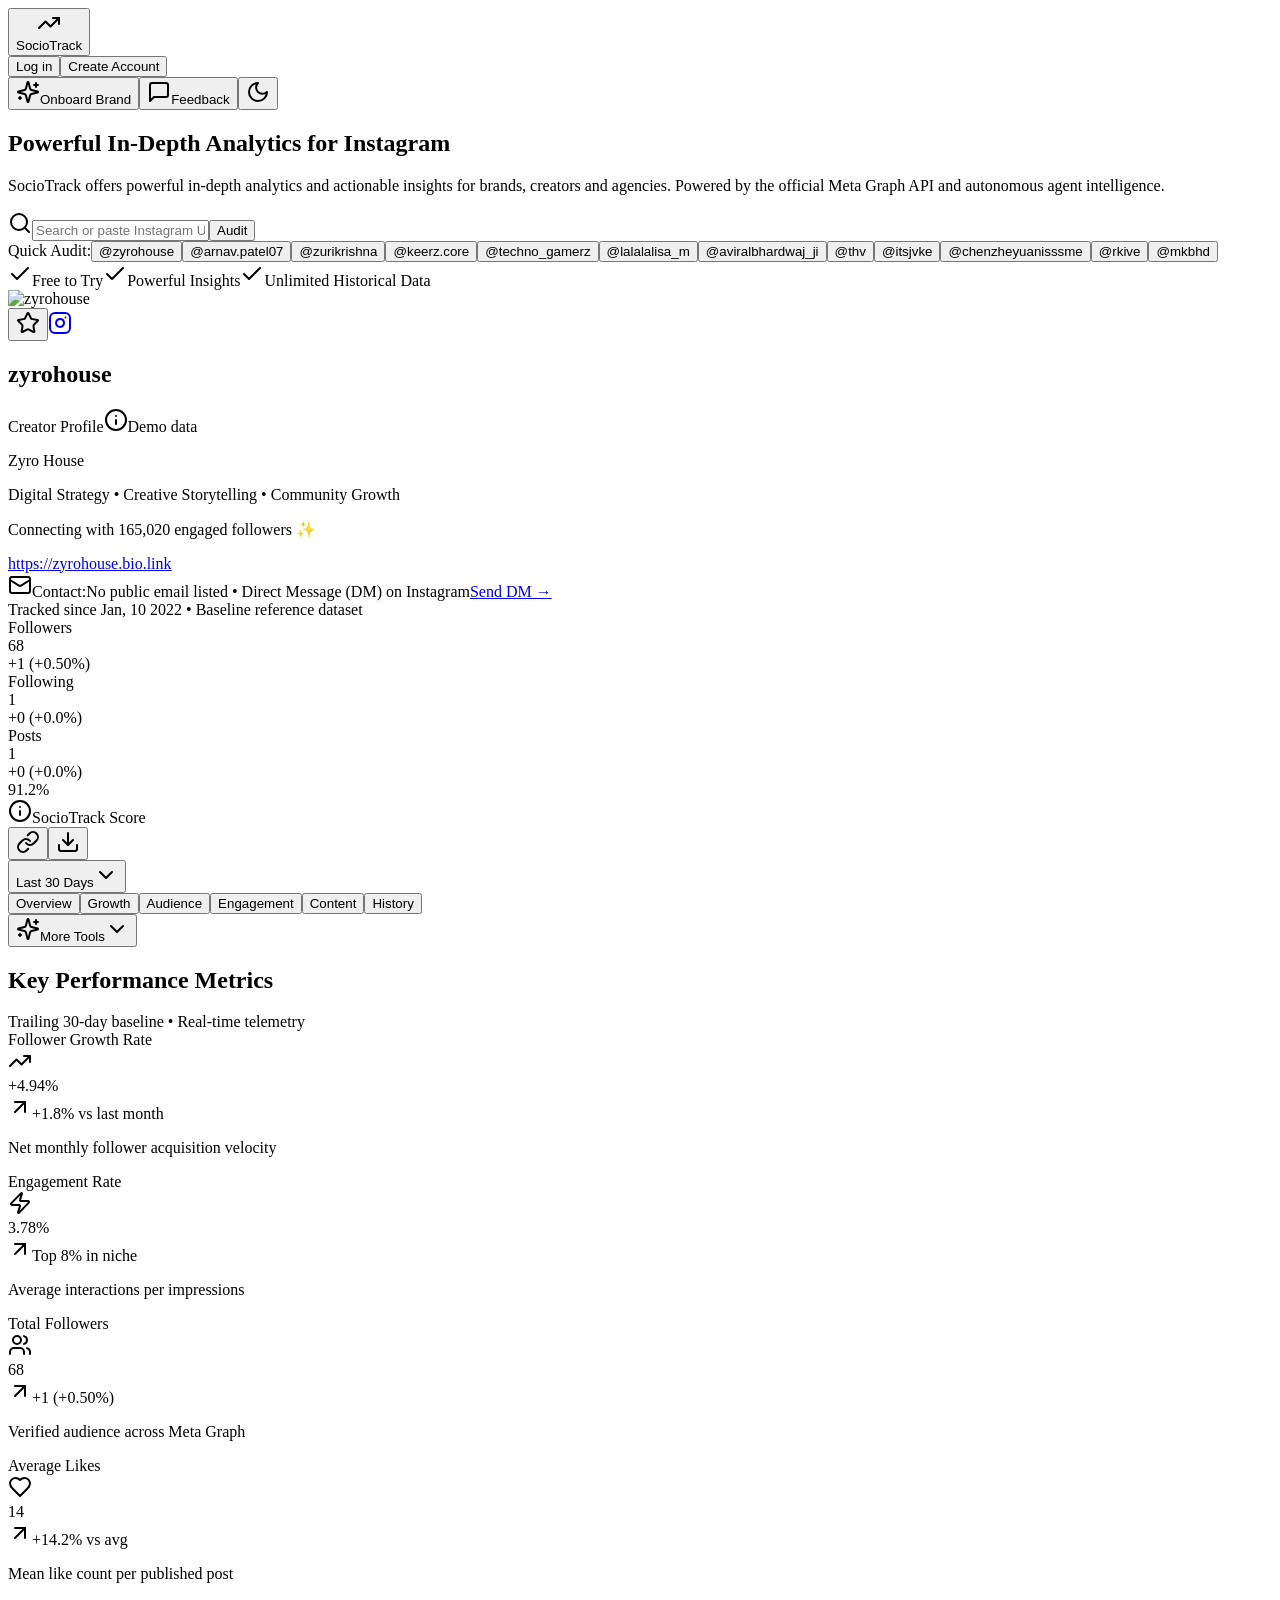
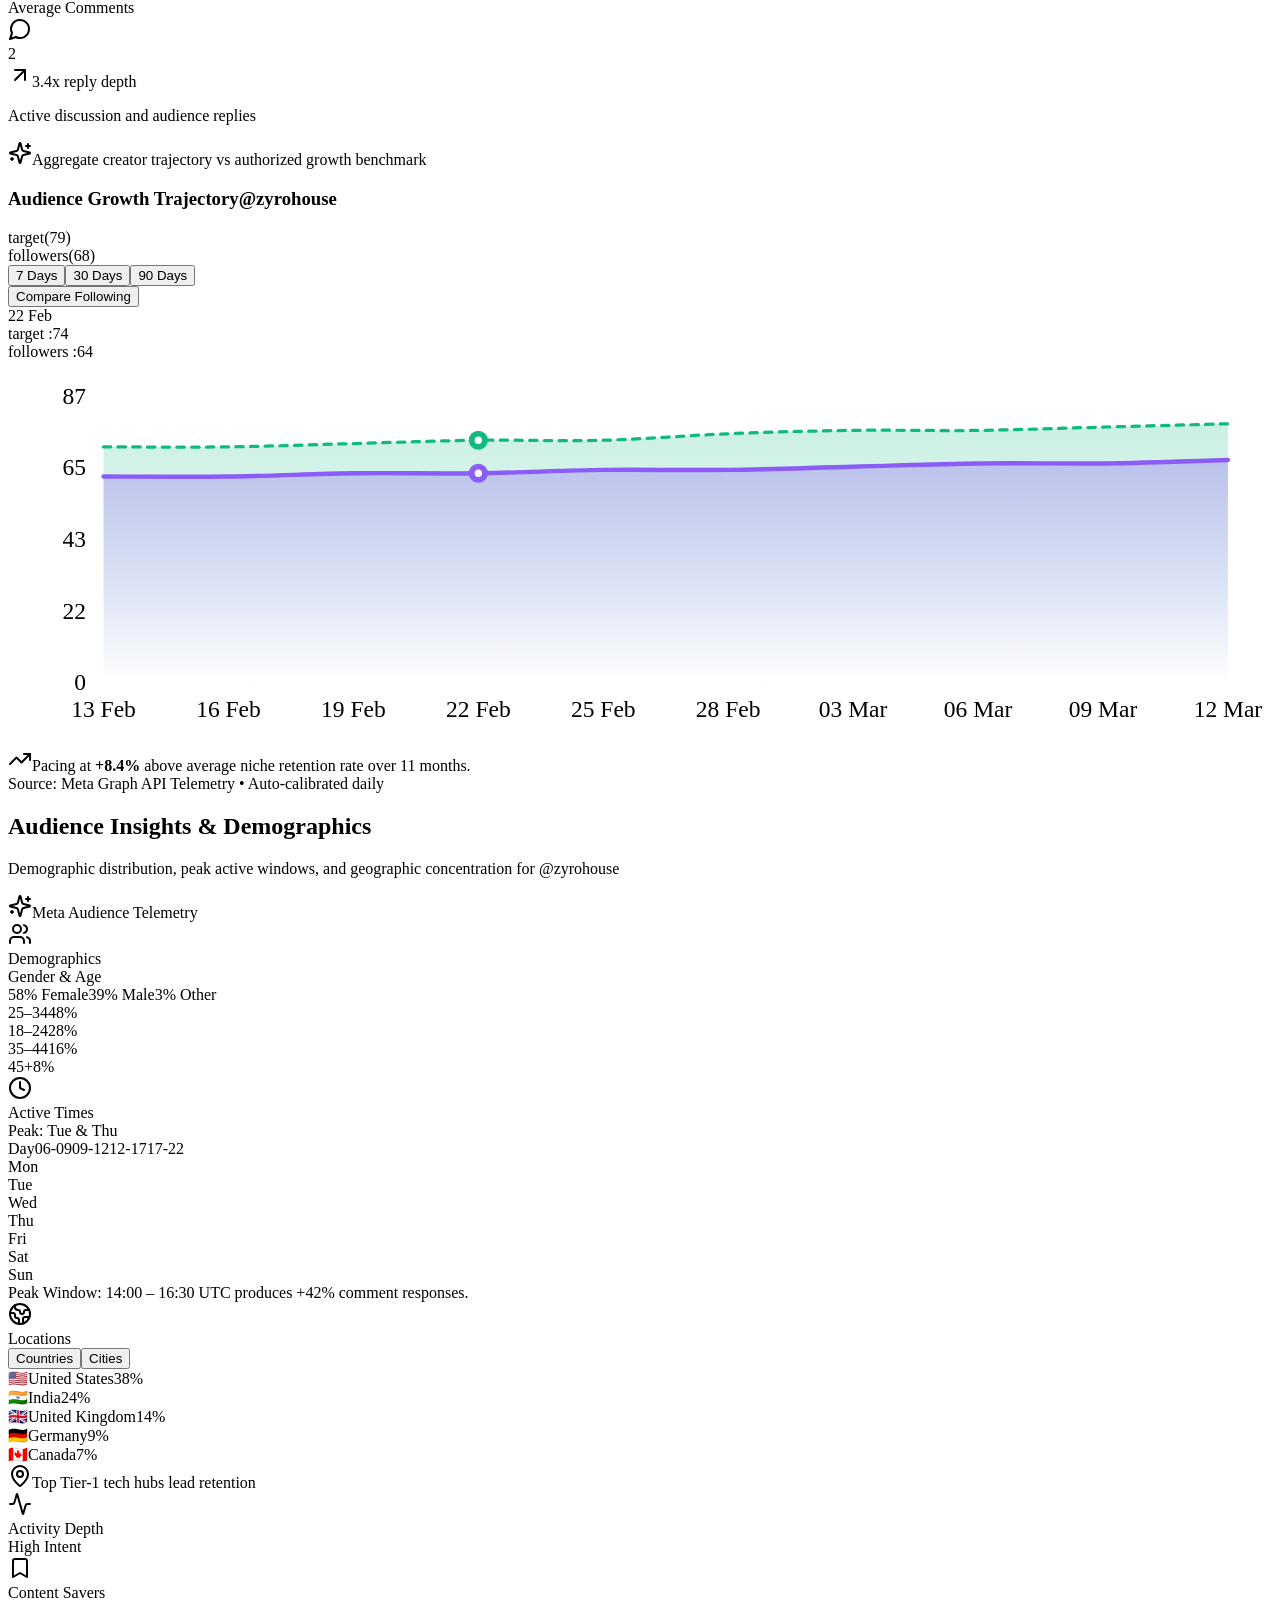
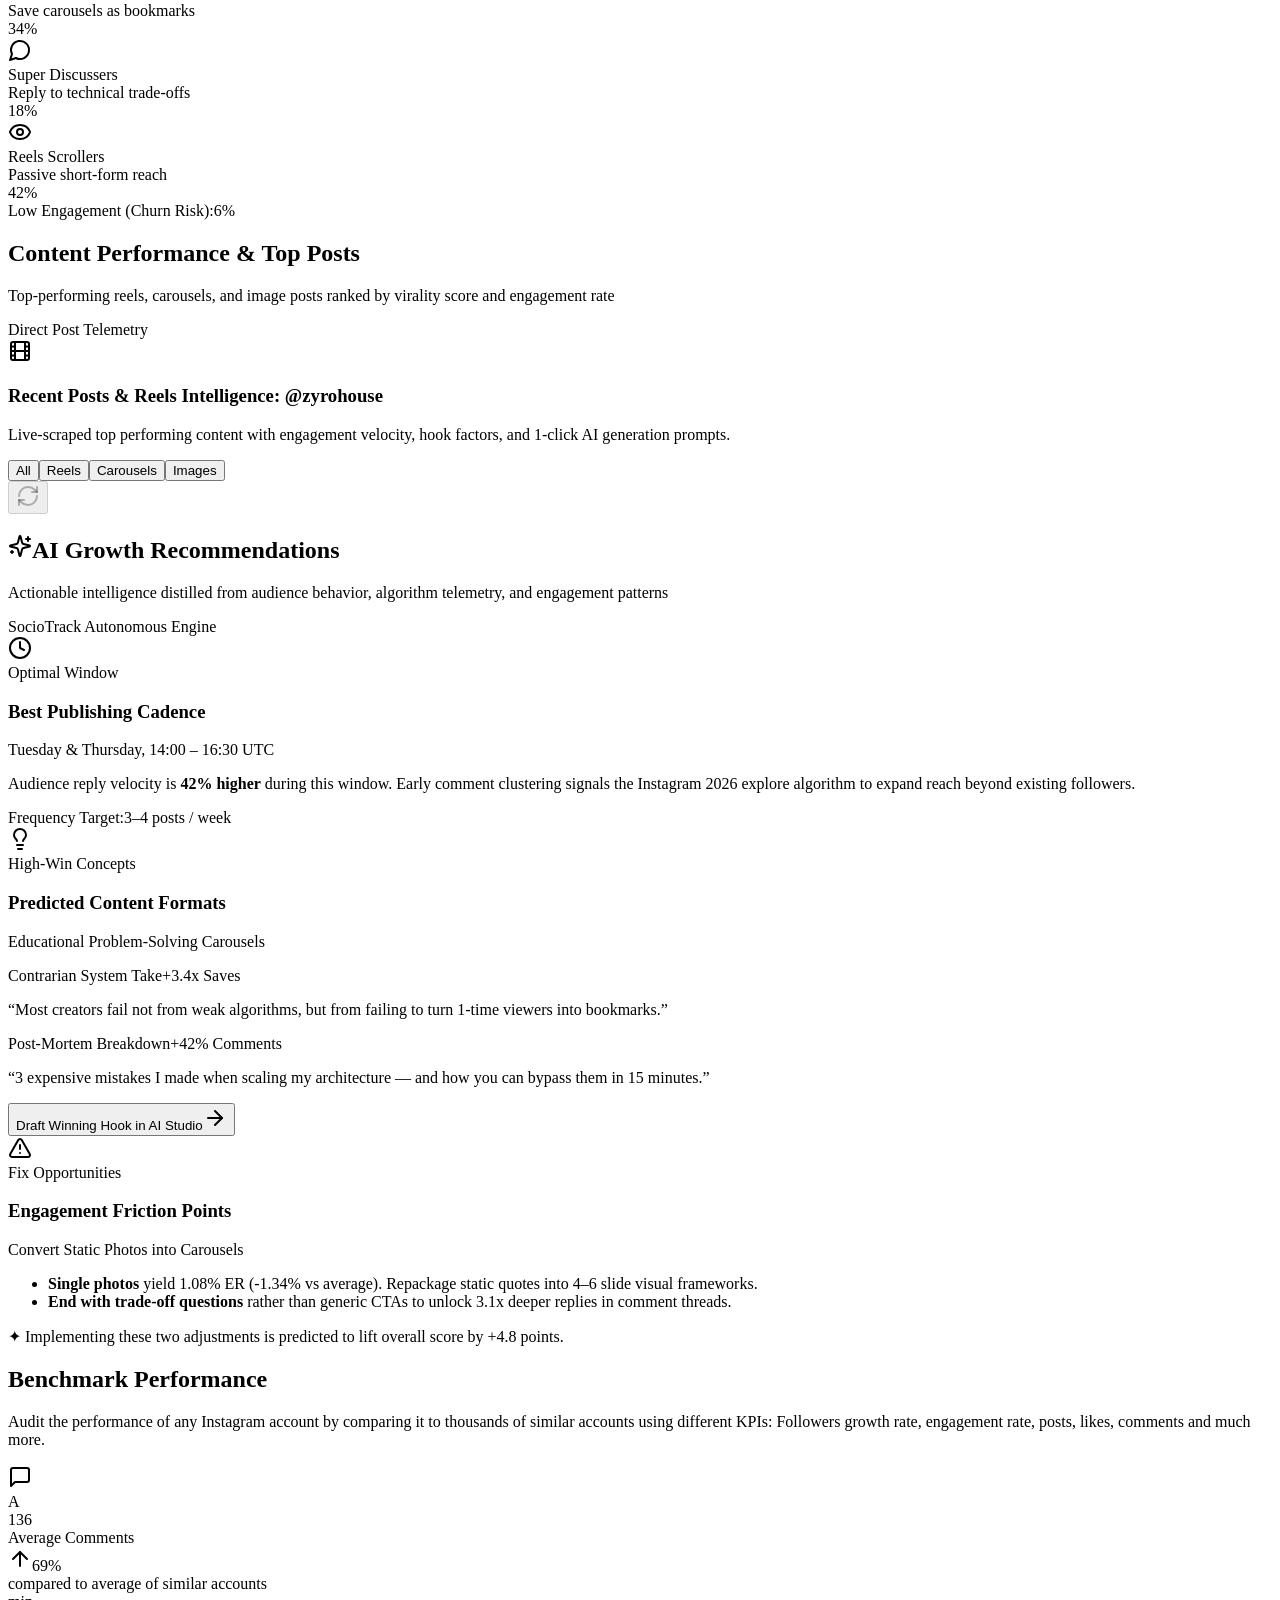
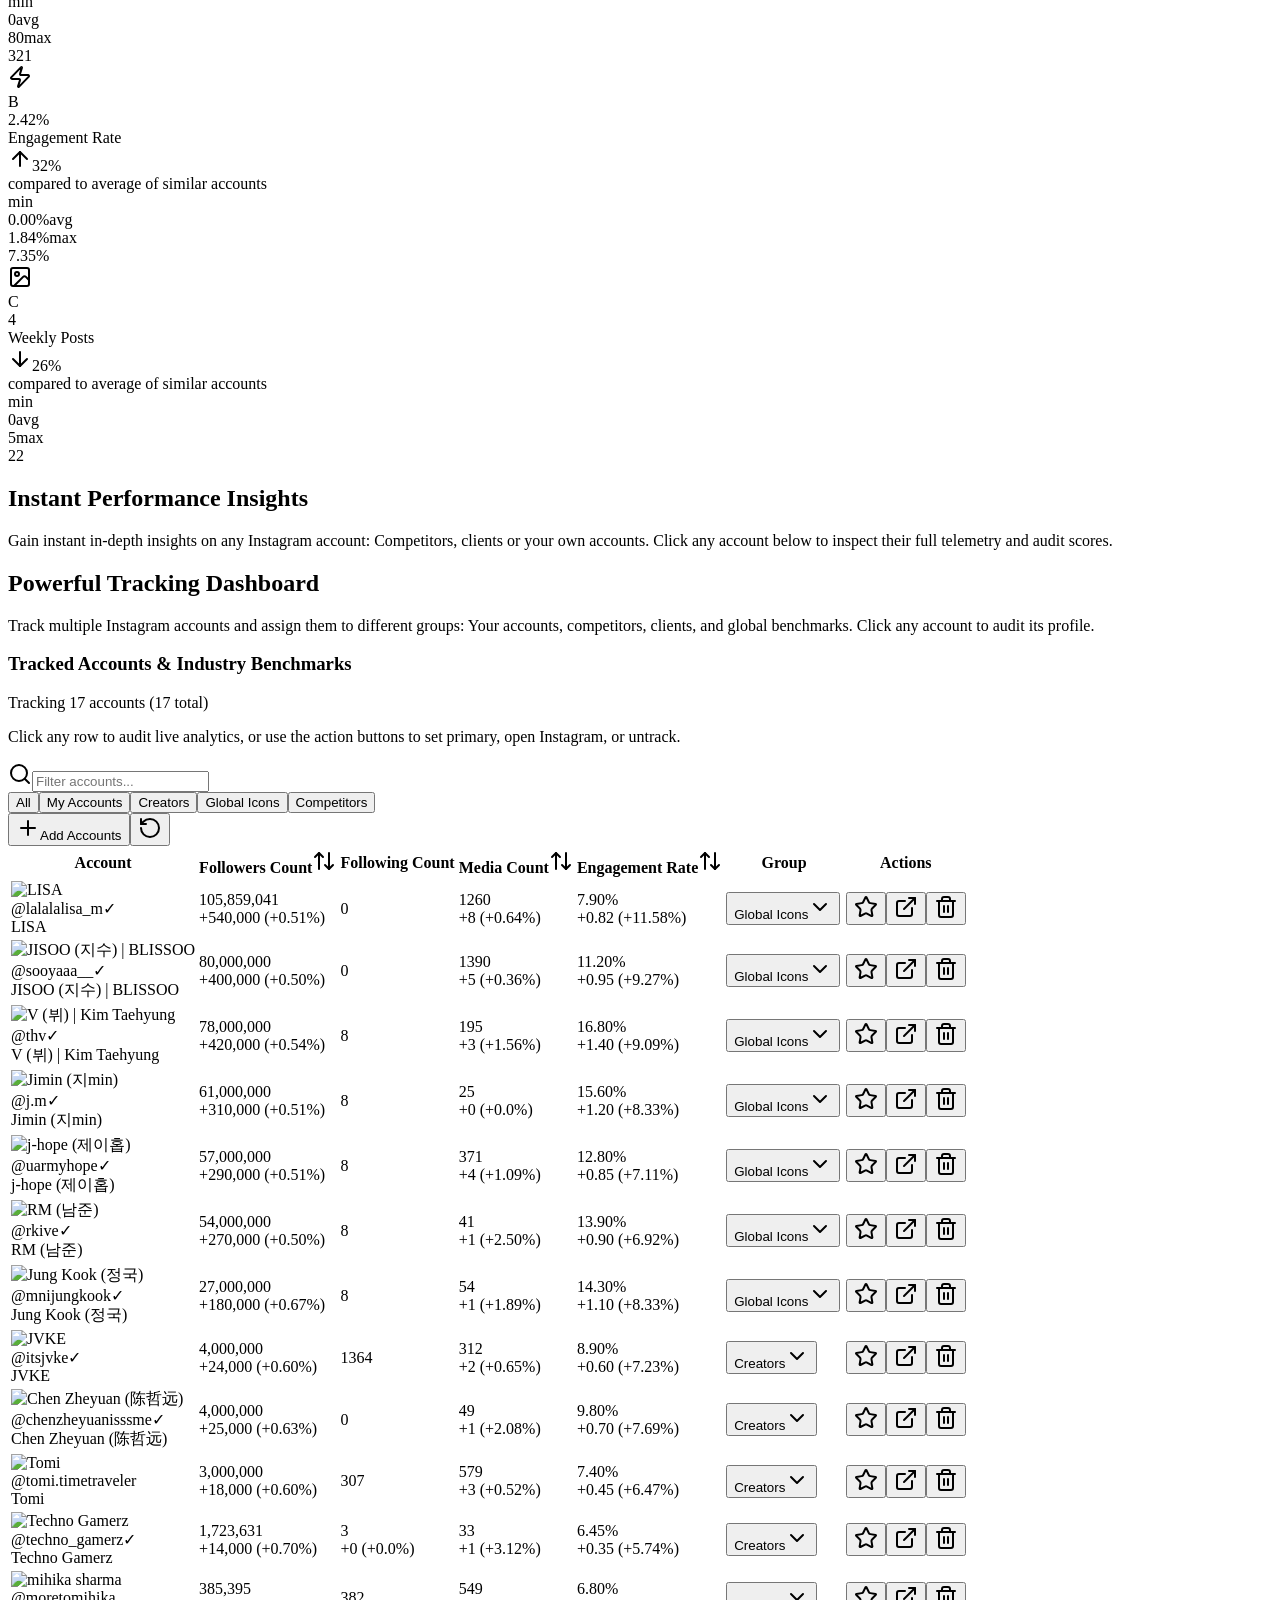
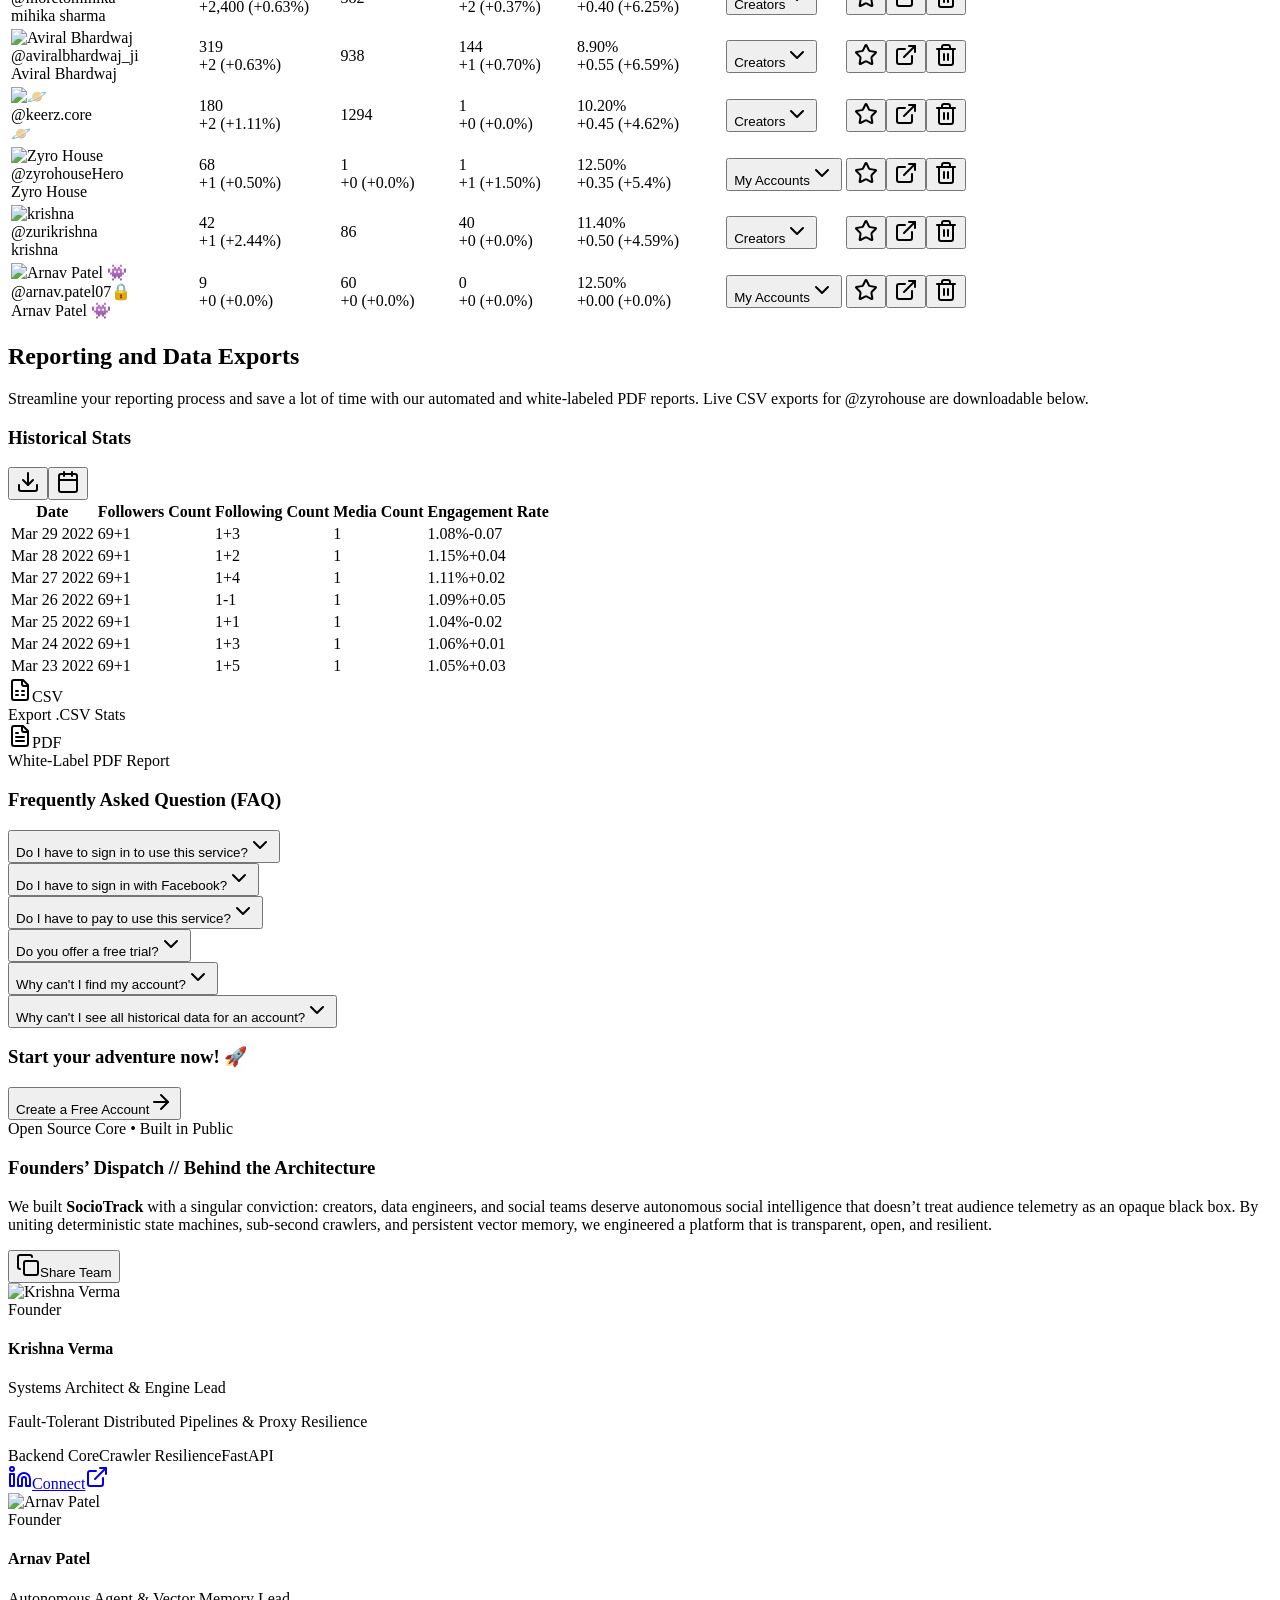
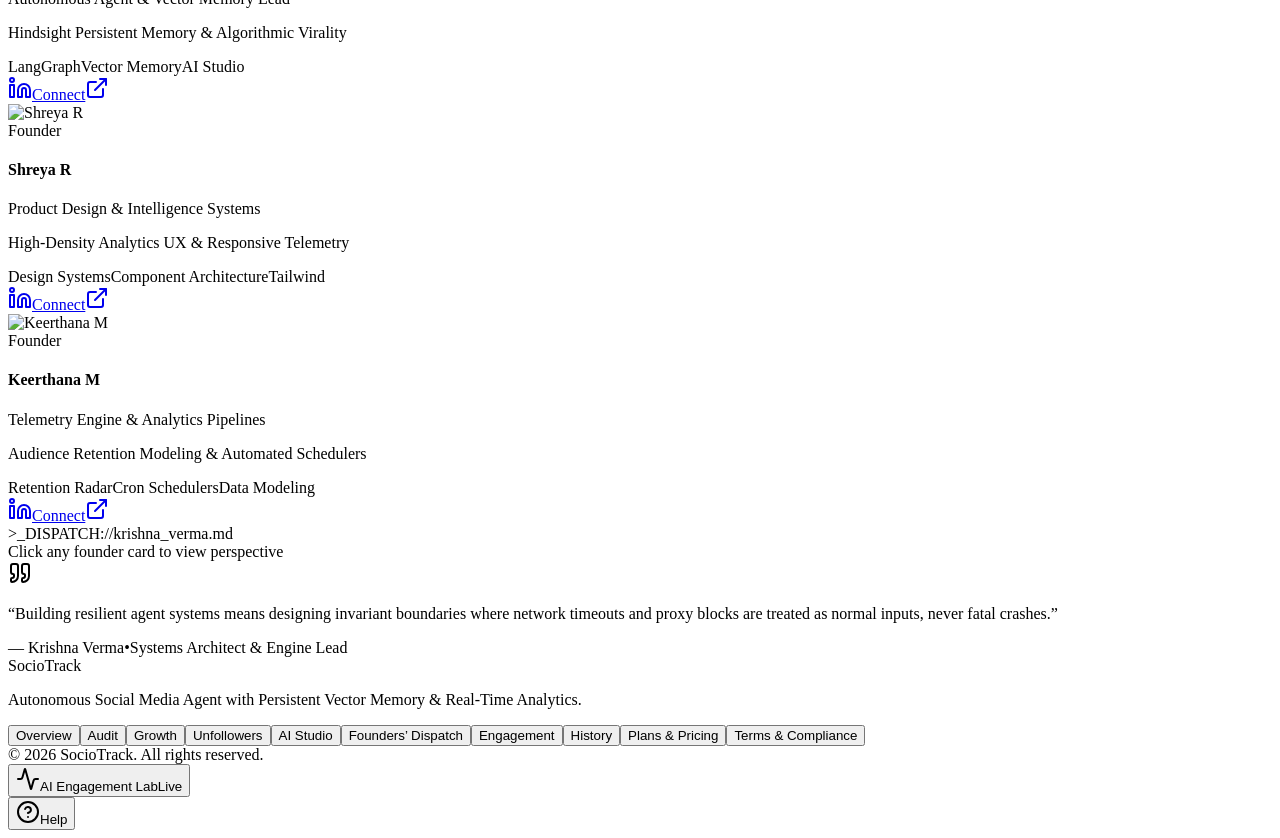
==== commit 4dde2340: "deploy: b9db1f89d92dfa53460ac9113d26cbc86bce4bd2" ====
--- a/index.html
+++ b/index.html
@@ -1 +1 @@
-<!DOCTYPE html><html lang="en"><head><meta charSet="utf-8"/><meta name="viewport" content="width=device-width, initial-scale=1"/><link rel="preload" as="image" href="/sociotrack/avatars/zyrohouse.png" referrerPolicy="no-referrer"/><link rel="preload" as="image" href="/sociotrack/avatars/lalalalisa_m.png" referrerPolicy="no-referrer"/><link rel="preload" as="image" href="/sociotrack/avatars/sooyaaa__.png" referrerPolicy="no-referrer"/><link rel="preload" as="image" href="/sociotrack/avatars/thv.png" referrerPolicy="no-referrer"/><link rel="preload" as="image" href="/sociotrack/avatars/j.m.png" referrerPolicy="no-referrer"/><link rel="preload" as="image" href="/sociotrack/avatars/uarmyhope.png" referrerPolicy="no-referrer"/><link rel="preload" as="image" href="/sociotrack/avatars/rkive.png" referrerPolicy="no-referrer"/><link rel="preload" as="image" href="/sociotrack/avatars/mnijungkook.png" referrerPolicy="no-referrer"/><link rel="preload" as="image" href="/sociotrack/avatars/itsjvke.png" referrerPolicy="no-referrer"/><link rel="preload" as="image" href="/sociotrack/avatars/chenzheyuanisssme.png" referrerPolicy="no-referrer"/><link rel="stylesheet" href="/sociotrack/_next/static/css/960f6c1573a1a947.css" data-precedence="next"/><link rel="preload" as="script" fetchPriority="low" href="/sociotrack/_next/static/chunks/webpack-237d8cdd52bfadd4.js"/><script src="/sociotrack/_next/static/chunks/fd9d1056-86af8b28552becb8.js" async=""></script><script src="/sociotrack/_next/static/chunks/117-25454cfc8406d821.js" async=""></script><script src="/sociotrack/_next/static/chunks/main-app-1bad50c00216805d.js" async=""></script><script src="/sociotrack/_next/static/chunks/832-016042fdb33729a9.js" async=""></script><script src="/sociotrack/_next/static/chunks/app/page-77bab152d10c423d.js" async=""></script><link rel="preload" as="image" href="/sociotrack/avatars/tomi.timetraveler.png" referrerPolicy="no-referrer"/><link rel="preload" as="image" href="/sociotrack/avatars/techno_gamerz.png" referrerPolicy="no-referrer"/><link rel="preload" as="image" href="/sociotrack/avatars/moretomihika.png" referrerPolicy="no-referrer"/><link rel="preload" as="image" href="/sociotrack/avatars/aviralbhardwaj_ji.png" referrerPolicy="no-referrer"/><link rel="preload" as="image" href="/sociotrack/avatars/keerz.core.png" referrerPolicy="no-referrer"/><link rel="preload" as="image" href="/sociotrack/avatars/zurikrishna.png" referrerPolicy="no-referrer"/><link rel="preload" as="image" href="/sociotrack/avatars/arnav.patel07.png" referrerPolicy="no-referrer"/><link rel="preload" as="image" href="/sociotrack/founders/krishna.jpg"/><link rel="preload" as="image" href="/sociotrack/founders/arnav.jpg"/><link rel="preload" as="image" href="/sociotrack/founders/shreya.jpg"/><link rel="preload" as="image" href="/sociotrack/founders/keerthana.jpg"/><title>SocioTrack | AI-Powered Social Media Engagement &amp; Audience Intelligence Agent</title><meta name="description" content="An intelligent social media engagement agent that understands your audience, predicts engagement, and continuously improves your content strategy. Autonomous Multi-Agent Social Analytics Platform."/><link rel="icon" href="/favicon.ico"/><script src="/sociotrack/_next/static/chunks/polyfills-42372ed130431b0a.js" noModule=""></script></head><body class="bg-[#F6F7FB] text-[#172033] antialiased min-h-screen selection:bg-[#ECE9FF] selection:text-[#5146D8]"><div class="min-h-screen bg-[#F8FAFC] dark:bg-[#0B0F19] text-slate-900 dark:text-slate-100 selection:bg-indigo-500 selection:text-white transition-colors duration-200"><header class="sticky top-0 z-40 bg-white/95 dark:bg-[#0B0F19]/95 backdrop-blur-md border-b border-slate-200/80 dark:border-[#243048] px-4 sm:px-8 py-3.5 flex items-center justify-between transition-colors"><div class="flex items-center space-x-3"><button class="flex items-center space-x-2.5 hover:opacity-90 transition-opacity"><div class="w-7 h-7 rounded-full bg-gradient-to-tr from-[#6366F1] to-[#06B6D4] flex items-center justify-center shadow-sm"><svg xmlns="http://www.w3.org/2000/svg" width="24" height="24" viewBox="0 0 24 24" fill="none" stroke="currentColor" stroke-width="2" stroke-linecap="round" stroke-linejoin="round" class="lucide lucide-trending-up w-3.5 h-3.5 text-white stroke-[2.5]"><polyline points="22 7 13.5 15.5 8.5 10.5 2 17"></polyline><polyline points="16 7 22 7 22 13"></polyline></svg></div><span class="text-xl font-black tracking-tight text-slate-900 dark:text-white">SocioTrack</span></button><div class="hidden md:block"><div class="relative inline-block text-left"><button type="button" class="flex items-center space-x-2.5 px-3 py-1.5 rounded-xl bg-slate-100 hover:bg-slate-200 dark:bg-slate-800/80 dark:hover:bg-slate-700/80 border border-slate-200 dark:border-slate-700 text-xs font-semibold text-slate-800 dark:text-slate-100 transition-all shadow-xs" aria-expanded="false"><div class="w-5 h-5 rounded-md bg-indigo-600/10 dark:bg-indigo-500/20 text-indigo-600 dark:text-indigo-400 flex items-center justify-center shrink-0"><svg xmlns="http://www.w3.org/2000/svg" width="24" height="24" viewBox="0 0 24 24" fill="none" stroke="currentColor" stroke-width="2" stroke-linecap="round" stroke-linejoin="round" class="lucide lucide-building2 w-3.5 h-3.5"><path d="M6 22V4a2 2 0 0 1 2-2h8a2 2 0 0 1 2 2v18Z"></path><path d="M6 12H4a2 2 0 0 0-2 2v6a2 2 0 0 0 2 2h2"></path><path d="M18 9h2a2 2 0 0 1 2 2v9a2 2 0 0 1-2 2h-2"></path><path d="M10 6h4"></path><path d="M10 10h4"></path><path d="M10 14h4"></path><path d="M10 18h4"></path></svg></div><div class="flex flex-col text-left"><span class="text-[10px] text-slate-500 dark:text-slate-400 uppercase tracking-wider font-mono">Growth Ops Org</span><span class="font-bold text-slate-900 dark:text-white truncate max-w-[120px] sm:max-w-[160px]">Apex Content Studio</span></div><svg xmlns="http://www.w3.org/2000/svg" width="24" height="24" viewBox="0 0 24 24" fill="none" stroke="currentColor" stroke-width="2" stroke-linecap="round" stroke-linejoin="round" class="lucide lucide-chevron-down w-3.5 h-3.5 text-slate-500 transition-transform"><path d="m6 9 6 6 6-6"></path></svg></button></div></div></div><div class="flex items-center space-x-2 sm:space-x-3"><div class="flex items-center space-x-2"><button class="px-3.5 py-1.5 rounded-lg border border-slate-200 dark:border-[#243048] text-xs font-semibold text-slate-700 dark:text-slate-200 hover:bg-slate-50 dark:hover:bg-[#161F30] transition-colors">Log in</button><button class="px-4 py-1.5 rounded-lg bg-[#6366F1] hover:bg-[#5558E6] text-white text-xs font-semibold shadow-sm transition-colors">Create Account</button></div><button class="hidden sm:flex items-center space-x-1.5 px-3 py-1.5 rounded-lg border border-indigo-200 dark:border-indigo-800 bg-indigo-50/70 dark:bg-indigo-950/40 text-indigo-700 dark:text-indigo-300 text-xs font-bold hover:bg-indigo-100 transition-colors shadow-xs" title="Start quick 60-second brand onboarding"><svg xmlns="http://www.w3.org/2000/svg" width="24" height="24" viewBox="0 0 24 24" fill="none" stroke="currentColor" stroke-width="2" stroke-linecap="round" stroke-linejoin="round" class="lucide lucide-sparkles w-3.5 h-3.5 text-indigo-500"><path d="M9.937 15.5A2 2 0 0 0 8.5 14.063l-6.135-1.582a.5.5 0 0 1 0-.962L8.5 9.936A2 2 0 0 0 9.937 8.5l1.582-6.135a.5.5 0 0 1 .963 0L14.063 8.5A2 2 0 0 0 15.5 9.937l6.135 1.581a.5.5 0 0 1 0 .964L15.5 14.063a2 2 0 0 0-1.437 1.437l-1.582 6.135a.5.5 0 0 1-.963 0z"></path><path d="M20 3v4"></path><path d="M22 5h-4"></path><path d="M4 17v2"></path><path d="M5 18H3"></path></svg><span>Onboard Brand</span></button><button class="flex items-center space-x-1 px-2.5 py-1.5 rounded-lg border border-slate-200 dark:border-[#243048] hover:bg-slate-100 dark:hover:bg-[#161F30] text-slate-600 dark:text-slate-300 text-xs font-semibold transition-colors" title="Provide feedback on recommendations or report an issue"><svg xmlns="http://www.w3.org/2000/svg" width="24" height="24" viewBox="0 0 24 24" fill="none" stroke="currentColor" stroke-width="2" stroke-linecap="round" stroke-linejoin="round" class="lucide lucide-message-square w-3.5 h-3.5 text-slate-400"><path d="M21 15a2 2 0 0 1-2 2H7l-4 4V5a2 2 0 0 1 2-2h14a2 2 0 0 1 2 2z"></path></svg><span class="hidden md:inline">Feedback</span></button><button class="p-2 rounded-xl border border-slate-200 dark:border-[#243048] hover:bg-slate-100 dark:hover:bg-[#161F30] text-slate-600 dark:text-slate-300 transition-colors ml-1" title="Switch to Dark Mode" aria-label="Switch to Dark Mode"><svg xmlns="http://www.w3.org/2000/svg" width="24" height="24" viewBox="0 0 24 24" fill="none" stroke="currentColor" stroke-width="2" stroke-linecap="round" stroke-linejoin="round" class="lucide lucide-moon w-4 h-4 text-[#6366F1]"><path d="M12 3a6 6 0 0 0 9 9 9 9 0 1 1-9-9Z"></path></svg></button></div></header><section class="relative pt-12 pb-6 px-4 sm:px-8 max-w-5xl mx-auto text-center space-y-4"><div class="absolute top-0 left-1/2 -translate-x-1/2 w-96 h-40 bg-indigo-500/10 dark:bg-indigo-500/5 blur-3xl pointer-events-none"></div><h1 class="text-3xl sm:text-5xl font-black tracking-tight bg-gradient-to-r from-[#6366F1] via-[#8B5CF6] to-[#06B6D4] bg-clip-text text-transparent pb-2.5 pt-1 leading-[1.18] sm:leading-[1.18]">Powerful In-Depth Analytics for Instagram</h1><p class="max-w-2xl mx-auto text-xs sm:text-sm text-slate-600 dark:text-slate-400 leading-relaxed font-normal">SocioTrack offers powerful in-depth analytics and actionable insights for brands, creators and agencies. Powered by the official Meta Graph API and autonomous agent intelligence.</p><div class="max-w-xl mx-auto pt-2"><form class="relative"><svg xmlns="http://www.w3.org/2000/svg" width="24" height="24" viewBox="0 0 24 24" fill="none" stroke="currentColor" stroke-width="2" stroke-linecap="round" stroke-linejoin="round" class="lucide lucide-search absolute left-4 top-1/2 -translate-y-1/2 w-4 h-4 text-slate-400"><circle cx="11" cy="11" r="8"></circle><path d="m21 21-4.3-4.3"></path></svg><input type="text" placeholder="Search or paste Instagram URL" class="w-full h-12 pl-11 pr-28 rounded-full border border-slate-200 dark:border-[#243048] bg-white dark:bg-[#161F30] text-sm text-slate-900 dark:text-white placeholder:text-slate-400 focus:outline-none focus:ring-2 focus:ring-[#6366F1] shadow-sm transition-colors" value=""/><button type="submit" class="absolute right-1.5 top-1/2 -translate-y-1/2 px-4 py-2 rounded-full bg-[#6366F1] hover:bg-[#5558E6] text-white text-xs font-bold transition-all disabled:opacity-50 flex items-center space-x-1 shadow-sm"><span>Audit</span></button></form><div class="flex flex-wrap items-center justify-center gap-2 pt-3 text-[11px] text-slate-500 dark:text-slate-400"><span class="font-semibold text-slate-400">Quick Audit:</span><button class="px-2.5 py-1 rounded-full font-mono transition-all border bg-indigo-100 dark:bg-indigo-950/80 text-indigo-700 dark:text-indigo-300 border-indigo-400 dark:border-indigo-600 font-bold">@<!-- -->zyrohouse</button><button class="px-2.5 py-1 rounded-full font-mono transition-all border bg-slate-100 hover:bg-indigo-50 dark:bg-[#161F30] dark:hover:bg-[#1E2638] text-slate-700 hover:text-indigo-600 dark:text-slate-300 dark:hover:text-indigo-400 border-slate-200/60 dark:border-[#243048]">@<!-- -->arnav.patel07</button><button class="px-2.5 py-1 rounded-full font-mono transition-all border bg-slate-100 hover:bg-indigo-50 dark:bg-[#161F30] dark:hover:bg-[#1E2638] text-slate-700 hover:text-indigo-600 dark:text-slate-300 dark:hover:text-indigo-400 border-slate-200/60 dark:border-[#243048]">@<!-- -->zurikrishna</button><button class="px-2.5 py-1 rounded-full font-mono transition-all border bg-slate-100 hover:bg-indigo-50 dark:bg-[#161F30] dark:hover:bg-[#1E2638] text-slate-700 hover:text-indigo-600 dark:text-slate-300 dark:hover:text-indigo-400 border-slate-200/60 dark:border-[#243048]">@<!-- -->keerz.core</button><button class="px-2.5 py-1 rounded-full font-mono transition-all border bg-slate-100 hover:bg-indigo-50 dark:bg-[#161F30] dark:hover:bg-[#1E2638] text-slate-700 hover:text-indigo-600 dark:text-slate-300 dark:hover:text-indigo-400 border-slate-200/60 dark:border-[#243048]">@<!-- -->techno_gamerz</button><button class="px-2.5 py-1 rounded-full font-mono transition-all border bg-slate-100 hover:bg-indigo-50 dark:bg-[#161F30] dark:hover:bg-[#1E2638] text-slate-700 hover:text-indigo-600 dark:text-slate-300 dark:hover:text-indigo-400 border-slate-200/60 dark:border-[#243048]">@<!-- -->lalalalisa_m</button><button class="px-2.5 py-1 rounded-full font-mono transition-all border bg-slate-100 hover:bg-indigo-50 dark:bg-[#161F30] dark:hover:bg-[#1E2638] text-slate-700 hover:text-indigo-600 dark:text-slate-300 dark:hover:text-indigo-400 border-slate-200/60 dark:border-[#243048]">@<!-- -->aviralbhardwaj_ji</button><button class="px-2.5 py-1 rounded-full font-mono transition-all border bg-slate-100 hover:bg-indigo-50 dark:bg-[#161F30] dark:hover:bg-[#1E2638] text-slate-700 hover:text-indigo-600 dark:text-slate-300 dark:hover:text-indigo-400 border-slate-200/60 dark:border-[#243048]">@<!-- -->thv</button><button class="px-2.5 py-1 rounded-full font-mono transition-all border bg-slate-100 hover:bg-indigo-50 dark:bg-[#161F30] dark:hover:bg-[#1E2638] text-slate-700 hover:text-indigo-600 dark:text-slate-300 dark:hover:text-indigo-400 border-slate-200/60 dark:border-[#243048]">@<!-- -->itsjvke</button><button class="px-2.5 py-1 rounded-full font-mono transition-all border bg-slate-100 hover:bg-indigo-50 dark:bg-[#161F30] dark:hover:bg-[#1E2638] text-slate-700 hover:text-indigo-600 dark:text-slate-300 dark:hover:text-indigo-400 border-slate-200/60 dark:border-[#243048]">@<!-- -->chenzheyuanisssme</button><button class="px-2.5 py-1 rounded-full font-mono transition-all border bg-slate-100 hover:bg-indigo-50 dark:bg-[#161F30] dark:hover:bg-[#1E2638] text-slate-700 hover:text-indigo-600 dark:text-slate-300 dark:hover:text-indigo-400 border-slate-200/60 dark:border-[#243048]">@<!-- -->rkive</button><button class="px-2.5 py-1 rounded-full font-mono transition-all border bg-slate-100 hover:bg-indigo-50 dark:bg-[#161F30] dark:hover:bg-[#1E2638] text-slate-700 hover:text-indigo-600 dark:text-slate-300 dark:hover:text-indigo-400 border-slate-200/60 dark:border-[#243048]">@<!-- -->mkbhd</button></div><div class="flex flex-wrap items-center justify-center gap-6 text-xs text-slate-600 dark:text-slate-400 pt-3 font-medium"><span class="flex items-center space-x-1.5"><svg xmlns="http://www.w3.org/2000/svg" width="24" height="24" viewBox="0 0 24 24" fill="none" stroke="currentColor" stroke-width="2" stroke-linecap="round" stroke-linejoin="round" class="lucide lucide-check w-3.5 h-3.5 text-[#6366F1] stroke-[3]"><path d="M20 6 9 17l-5-5"></path></svg><span>Free to Try</span></span><span class="flex items-center space-x-1.5"><svg xmlns="http://www.w3.org/2000/svg" width="24" height="24" viewBox="0 0 24 24" fill="none" stroke="currentColor" stroke-width="2" stroke-linecap="round" stroke-linejoin="round" class="lucide lucide-check w-3.5 h-3.5 text-[#6366F1] stroke-[3]"><path d="M20 6 9 17l-5-5"></path></svg><span>Powerful Insights</span></span><span class="flex items-center space-x-1.5"><svg xmlns="http://www.w3.org/2000/svg" width="24" height="24" viewBox="0 0 24 24" fill="none" stroke="currentColor" stroke-width="2" stroke-linecap="round" stroke-linejoin="round" class="lucide lucide-check w-3.5 h-3.5 text-[#6366F1] stroke-[3]"><path d="M20 6 9 17l-5-5"></path></svg><span>Unlimited Historical Data</span></span></div></div></section><main class="max-w-7xl mx-auto px-4 sm:px-8 py-6 space-y-16 pb-32"><div id="creator-card-section" class="space-y-6 scroll-mt-20"><div class="w-full bg-white dark:bg-[#161F30] rounded-2xl border border-slate-200 dark:border-[#243048] p-6 shadow-sm transition-colors"><div class="flex flex-col lg:flex-row lg:items-start justify-between gap-6 pb-6 border-b border-slate-100 dark:border-[#243048]"><div class="flex items-start space-x-5"><div class="flex flex-col items-center shrink-0"><div class="w-20 h-20 rounded-full p-1 bg-[#FACC15] shadow-md"><img src="/sociotrack/avatars/zyrohouse.png" alt="zyrohouse" referrerPolicy="no-referrer" class="w-full h-full rounded-full object-cover bg-slate-900 border-2 border-white dark:border-[#161F30]"/></div><div class="flex items-center space-x-2 mt-2"><button class="p-1 rounded-md transition-colors text-slate-400 hover:text-slate-600 dark:hover:text-slate-200" title="Bookmark account"><svg xmlns="http://www.w3.org/2000/svg" width="24" height="24" viewBox="0 0 24 24" fill="none" stroke="currentColor" stroke-width="2" stroke-linecap="round" stroke-linejoin="round" class="lucide lucide-star w-4 h-4"><path d="M11.525 2.295a.53.53 0 0 1 .95 0l2.31 4.679a2.123 2.123 0 0 0 1.595 1.16l5.166.756a.53.53 0 0 1 .294.904l-3.736 3.638a2.123 2.123 0 0 0-.611 1.878l.882 5.14a.53.53 0 0 1-.771.56l-4.618-2.428a2.122 2.122 0 0 0-1.973 0L6.396 21.01a.53.53 0 0 1-.77-.56l.881-5.139a2.122 2.122 0 0 0-.611-1.879L2.16 9.795a.53.53 0 0 1 .294-.906l5.165-.755a2.122 2.122 0 0 0 1.597-1.16z"></path></svg></button><a href="https://instagram.com/zyrohouse" target="_blank" rel="noreferrer" class="p-1 rounded-md text-[#E1306C] hover:opacity-80 transition-opacity" title="View @zyrohouse on Instagram"><svg xmlns="http://www.w3.org/2000/svg" width="24" height="24" viewBox="0 0 24 24" fill="none" stroke="currentColor" stroke-width="2" stroke-linecap="round" stroke-linejoin="round" class="lucide lucide-instagram w-4 h-4"><rect width="20" height="20" x="2" y="2" rx="5" ry="5"></rect><path d="M16 11.37A4 4 0 1 1 12.63 8 4 4 0 0 1 16 11.37z"></path><line x1="17.5" x2="17.51" y1="6.5" y2="6.5"></line></svg></a></div></div><div class="space-y-1"><div class="flex items-center space-x-2"><h2 class="text-xl font-bold text-slate-900 dark:text-white tracking-tight">zyrohouse</h2><span class="text-[10px] font-bold px-2 py-0.5 rounded-full bg-slate-100 dark:bg-slate-800 text-slate-600 dark:text-slate-300 border border-slate-200 dark:border-slate-700">Creator Profile</span><span class="inline-flex items-center gap-1 text-[10px] font-bold px-2 py-0.5 rounded-full bg-amber-50 dark:bg-amber-950/60 text-amber-700 dark:text-amber-400 border border-amber-200 dark:border-amber-800/60 cursor-help" title="Demo data: Curated benchmark baseline dataset for interactive exploration"><svg xmlns="http://www.w3.org/2000/svg" width="24" height="24" viewBox="0 0 24 24" fill="none" stroke="currentColor" stroke-width="2" stroke-linecap="round" stroke-linejoin="round" class="lucide lucide-info w-3 h-3 text-amber-500"><circle cx="12" cy="12" r="10"></circle><path d="M12 16v-4"></path><path d="M12 8h.01"></path></svg><span>Demo data</span></span></div><p class="text-xs font-semibold text-slate-600 dark:text-slate-300">Zyro House</p><div class="text-xs text-slate-500 dark:text-slate-400 leading-relaxed pt-1 space-y-0.5"><p>Digital Strategy • Creative Storytelling • Community Growth</p><p>Connecting with 165,020 engaged followers ✨</p></div><div class="pt-2 text-[11px] space-y-1"><div><a href="https://zyrohouse.bio.link" target="_blank" rel="noreferrer" class="text-indigo-600 dark:text-indigo-400 hover:underline font-medium">https://zyrohouse.bio.link</a></div><div class="flex flex-wrap items-center gap-1.5 pt-0.5 text-slate-600 dark:text-slate-400"><span class="font-semibold text-slate-700 dark:text-slate-300 flex items-center gap-1"><svg xmlns="http://www.w3.org/2000/svg" width="24" height="24" viewBox="0 0 24 24" fill="none" stroke="currentColor" stroke-width="2" stroke-linecap="round" stroke-linejoin="round" class="lucide lucide-mail w-3.5 h-3.5 text-indigo-500 shrink-0"><rect width="20" height="16" x="2" y="4" rx="2"></rect><path d="m22 7-8.97 5.7a1.94 1.94 0 0 1-2.06 0L2 7"></path></svg>Contact:</span><span class="inline-flex items-center gap-1.5 text-slate-500 dark:text-slate-400"><span>No public email listed • Direct Message (DM) on Instagram</span><a href="https://ig.me/m/zyrohouse" target="_blank" rel="noreferrer" class="text-indigo-600 dark:text-indigo-400 font-semibold hover:underline inline-flex items-center gap-0.5 ml-1" title="Send Direct Message on Instagram to @zyrohouse"><span>Send DM →</span></a></span></div><div class="text-slate-400 dark:text-slate-500 pt-0.5">Tracked since Jan, 10 2022 • Baseline reference dataset</div></div></div></div><div class="flex flex-col items-start lg:items-end justify-between space-y-5"><div class="flex items-center space-x-6 sm:space-x-8"><div class="text-left lg:text-right"><span class="text-[11px] text-slate-400 font-medium">Followers</span><div class="text-xl sm:text-2xl font-black text-slate-900 dark:text-white" title="68 total followers">68</div><span class="text-[11px] font-bold text-[#10B981]">+1 (+0.50%)</span></div><div class="text-left lg:text-right"><span class="text-[11px] text-slate-400 font-medium">Following</span><div class="text-xl sm:text-2xl font-black text-slate-900 dark:text-white">1</div><span class="text-[11px] font-bold text-[#10B981]">+0 (+0.0%)</span></div><div class="text-left lg:text-right"><span class="text-[11px] text-slate-400 font-medium">Posts</span><div class="text-xl sm:text-2xl font-black text-slate-900 dark:text-white">1</div><span class="text-[11px] font-bold text-[#10B981]">+0 (+0.0%)</span></div></div><div class="w-full sm:w-80 space-y-1.5"><div class="relative h-6"><div class="absolute transform -translate-x-1/2 flex flex-col items-center transition-all duration-500" style="left:91.2%"><span class="px-2 py-0.5 rounded text-[10px] font-bold bg-[#6366F1] text-white shadow-sm">91.2<!-- -->%</span><div class="w-0 h-0 border-l-[3px] border-l-transparent border-r-[3px] border-r-transparent border-t-[4px] border-t-[#6366F1]"></div></div></div><div class="relative w-full h-1.5 rounded-full overflow-hidden rainbow-score-bar shadow-inner"></div><div class="flex items-center justify-center space-x-1 text-[11px] text-slate-400 dark:text-slate-500 pt-0.5"><svg xmlns="http://www.w3.org/2000/svg" width="24" height="24" viewBox="0 0 24 24" fill="none" stroke="currentColor" stroke-width="2" stroke-linecap="round" stroke-linejoin="round" class="lucide lucide-info w-3 h-3 text-slate-400"><circle cx="12" cy="12" r="10"></circle><path d="M12 16v-4"></path><path d="M12 8h.01"></path></svg><span>SocioTrack Score</span></div></div><div class="flex items-center space-x-2 pt-1"><button class="p-2 rounded-lg border border-slate-200 dark:border-[#243048] hover:bg-slate-50 dark:hover:bg-[#1E2638] text-slate-600 dark:text-slate-300 transition-colors" title="Copy link"><svg xmlns="http://www.w3.org/2000/svg" width="24" height="24" viewBox="0 0 24 24" fill="none" stroke="currentColor" stroke-width="2" stroke-linecap="round" stroke-linejoin="round" class="lucide lucide-link w-4 h-4"><path d="M10 13a5 5 0 0 0 7.54.54l3-3a5 5 0 0 0-7.07-7.07l-1.72 1.71"></path><path d="M14 11a5 5 0 0 0-7.54-.54l-3 3a5 5 0 0 0 7.07 7.07l1.71-1.71"></path></svg></button><button class="p-2 rounded-lg border border-slate-200 dark:border-[#243048] hover:bg-slate-50 dark:hover:bg-[#1E2638] text-slate-600 dark:text-slate-300 transition-colors" title="Export Report"><svg xmlns="http://www.w3.org/2000/svg" width="24" height="24" viewBox="0 0 24 24" fill="none" stroke="currentColor" stroke-width="2" stroke-linecap="round" stroke-linejoin="round" class="lucide lucide-download w-4 h-4"><path d="M21 15v4a2 2 0 0 1-2 2H5a2 2 0 0 1-2-2v-4"></path><polyline points="7 10 12 15 17 10"></polyline><line x1="12" x2="12" y1="15" y2="3"></line></svg></button><div class="relative"><button class="flex items-center space-x-2 px-3 py-1.5 rounded-lg bg-[#6366F1] hover:bg-[#5558E6] text-white text-xs font-semibold shadow-sm transition-colors"><span>Last 30 Days</span><svg xmlns="http://www.w3.org/2000/svg" width="24" height="24" viewBox="0 0 24 24" fill="none" stroke="currentColor" stroke-width="2" stroke-linecap="round" stroke-linejoin="round" class="lucide lucide-chevron-down w-3.5 h-3.5"><path d="m6 9 6 6 6-6"></path></svg></button></div></div></div></div><div class="flex items-center space-x-1 sm:space-x-3 pt-4 overflow-x-auto text-xs font-semibold"><button class="px-4 py-2 rounded-xl transition-all shrink-0 flex items-center space-x-1.5 text-slate-500 dark:text-slate-400 hover:text-slate-900 dark:hover:text-white hover:bg-slate-50 dark:hover:bg-[#1E2638]"><span>Overview</span></button><button class="px-4 py-2 rounded-xl transition-all shrink-0 flex items-center space-x-1.5 text-slate-500 dark:text-slate-400 hover:text-slate-900 dark:hover:text-white hover:bg-slate-50 dark:hover:bg-[#1E2638]"><span>Audit</span></button><button class="px-4 py-2 rounded-xl transition-all shrink-0 flex items-center space-x-1.5 bg-slate-100 dark:bg-[#243048] text-slate-900 dark:text-white font-bold shadow-xs"><span>Growth</span></button><button class="px-4 py-2 rounded-xl transition-all shrink-0 flex items-center space-x-1.5 text-slate-500 dark:text-slate-400 hover:text-slate-900 dark:hover:text-white hover:bg-slate-50 dark:hover:bg-[#1E2638]"><span>Unfollowers</span><span class="px-1.5 py-0.5 rounded-full text-[10px] font-extrabold bg-rose-500 text-white shadow-xs">-1</span></button><button class="px-4 py-2 rounded-xl transition-all shrink-0 flex items-center space-x-1.5 text-slate-500 dark:text-slate-400 hover:text-slate-900 dark:hover:text-white hover:bg-slate-50 dark:hover:bg-[#1E2638]"><span>Engagement</span></button><button class="px-4 py-2 rounded-xl transition-all shrink-0 flex items-center space-x-1.5 text-slate-500 dark:text-slate-400 hover:text-slate-900 dark:hover:text-white hover:bg-slate-50 dark:hover:bg-[#1E2638]"><span>History</span></button><button class="px-4 py-2 rounded-xl transition-all shrink-0 flex items-center space-x-1.5 text-slate-500 dark:text-slate-400 hover:text-slate-900 dark:hover:text-white hover:bg-slate-50 dark:hover:bg-[#1E2638]"><span>Posts (AI Studio)</span></button><button class="px-4 py-2 rounded-xl transition-all shrink-0 flex items-center space-x-1.5 text-slate-500 dark:text-slate-400 hover:text-slate-900 dark:hover:text-white hover:bg-slate-50 dark:hover:bg-[#1E2638]"><span>Memory Bank</span></button><button class="px-4 py-2 rounded-xl transition-all shrink-0 flex items-center space-x-1.5 text-slate-500 dark:text-slate-400 hover:text-slate-900 dark:hover:text-white hover:bg-slate-50 dark:hover:bg-[#1E2638]"><span>A/B Experiments</span></button><button class="px-4 py-2 rounded-xl transition-all shrink-0 flex items-center space-x-1.5 text-slate-500 dark:text-slate-400 hover:text-slate-900 dark:hover:text-white hover:bg-slate-50 dark:hover:bg-[#1E2638]"><span>Mix Planner</span></button><button class="px-4 py-2 rounded-xl transition-all shrink-0 flex items-center space-x-1.5 text-slate-500 dark:text-slate-400 hover:text-slate-900 dark:hover:text-white hover:bg-slate-50 dark:hover:bg-[#1E2638]"><span>Ask SocioTrack</span><span class="px-1.5 py-0.5 rounded-full text-[10px] font-extrabold bg-indigo-500 text-white">AI</span></button><button class="px-4 py-2 rounded-xl transition-all shrink-0 flex items-center space-x-1.5 text-slate-500 dark:text-slate-400 hover:text-slate-900 dark:hover:text-white hover:bg-slate-50 dark:hover:bg-[#1E2638]"><span>Competitor Intel</span></button><button class="px-4 py-2 rounded-xl transition-all shrink-0 flex items-center space-x-1.5 text-slate-500 dark:text-slate-400 hover:text-slate-900 dark:hover:text-white hover:bg-slate-50 dark:hover:bg-[#1E2638]"><span>Approval Queue</span></button><button class="px-4 py-2 rounded-xl transition-all shrink-0 flex items-center space-x-1.5 text-slate-500 dark:text-slate-400 hover:text-slate-900 dark:hover:text-white hover:bg-slate-50 dark:hover:bg-[#1E2638]"><span>Executive Reports</span></button><button class="px-4 py-2 rounded-xl transition-all shrink-0 flex items-center space-x-1.5 text-slate-500 dark:text-slate-400 hover:text-slate-900 dark:hover:text-white hover:bg-slate-50 dark:hover:bg-[#1E2638]"><span>Plans &amp; Pricing</span><span class="px-1.5 py-0.5 rounded-full text-[10px] font-extrabold bg-indigo-500 text-white">Upgrade</span></button><button class="px-4 py-2 rounded-xl transition-all shrink-0 flex items-center space-x-1.5 text-slate-500 dark:text-slate-400 hover:text-slate-900 dark:hover:text-white hover:bg-slate-50 dark:hover:bg-[#1E2638]"><span>Account Billing</span></button><button class="px-4 py-2 rounded-xl transition-all shrink-0 flex items-center space-x-1.5 text-slate-500 dark:text-slate-400 hover:text-slate-900 dark:hover:text-white hover:bg-slate-50 dark:hover:bg-[#1E2638]"><span>SaaS Business Metrics</span><span class="px-1.5 py-0.5 rounded-full text-[10px] font-extrabold bg-indigo-500 text-white">Live</span></button><button class="px-4 py-2 rounded-xl transition-all shrink-0 flex items-center space-x-1.5 text-slate-500 dark:text-slate-400 hover:text-slate-900 dark:hover:text-white hover:bg-slate-50 dark:hover:bg-[#1E2638]"><span>Product Telemetry</span><span class="px-1.5 py-0.5 rounded-full text-[10px] font-extrabold bg-indigo-500 text-white">Pilot</span></button></div></div><div class="space-y-6 animate-fade-in"><div class="space-y-4"><div class="grid grid-cols-1 md:grid-cols-2 gap-4 sm:gap-6"><div class="bg-white dark:bg-[#161F30] rounded-2xl border border-slate-200/80 dark:border-[#243048] p-6 sm:p-7 shadow-[0_4px_20px_rgba(0,0,0,0.04)] relative group hover:border-[#818CF8] dark:hover:border-[#6366F1] transition-all"><div class="flex items-center justify-between text-slate-400"><span title="Calculated over trailing 90 days" class="cursor-help"><svg xmlns="http://www.w3.org/2000/svg" width="24" height="24" viewBox="0 0 24 24" fill="none" stroke="currentColor" stroke-width="2" stroke-linecap="round" stroke-linejoin="round" class="lucide lucide-info w-4 h-4 text-slate-400 hover:text-slate-600 transition-colors"><circle cx="12" cy="12" r="10"></circle><path d="M12 16v-4"></path><path d="M12 8h.01"></path></svg></span><div class="w-9 h-9 rounded-full bg-[#EDE9FE] dark:bg-[#312E81]/60 text-[#7C3AED] dark:text-[#A78BFA] flex items-center justify-center"><svg xmlns="http://www.w3.org/2000/svg" width="24" height="24" viewBox="0 0 24 24" fill="none" stroke="currentColor" stroke-width="2" stroke-linecap="round" stroke-linejoin="round" class="lucide lucide-trending-up w-4 h-4 stroke-[2.5]"><polyline points="22 7 13.5 15.5 8.5 10.5 2 17"></polyline><polyline points="16 7 22 7 22 13"></polyline></svg></div></div><div class="mt-3 text-center"><div class="text-3xl sm:text-4xl font-extrabold text-slate-900 dark:text-white tracking-tight">4.94<!-- -->%</div><div class="text-xs text-slate-500 dark:text-slate-400 mt-1 font-medium">Followers Growth Rate (90 Days)</div></div></div><div class="bg-white dark:bg-[#161F30] rounded-2xl border border-slate-200/80 dark:border-[#243048] p-6 sm:p-7 shadow-[0_4px_20px_rgba(0,0,0,0.04)] relative group hover:border-emerald-400 dark:hover:border-emerald-500 transition-all"><div class="flex items-center justify-between text-slate-400"><span title="Consistency factor based on net positive daily growth" class="cursor-help"><svg xmlns="http://www.w3.org/2000/svg" width="24" height="24" viewBox="0 0 24 24" fill="none" stroke="currentColor" stroke-width="2" stroke-linecap="round" stroke-linejoin="round" class="lucide lucide-info w-4 h-4 text-slate-400 hover:text-slate-600 transition-colors"><circle cx="12" cy="12" r="10"></circle><path d="M12 16v-4"></path><path d="M12 8h.01"></path></svg></span><div class="w-9 h-9 rounded-full bg-[#D1FAE5] dark:bg-[#064E3B]/60 text-[#059669] dark:text-[#34D399] flex items-center justify-center"><svg xmlns="http://www.w3.org/2000/svg" width="24" height="24" viewBox="0 0 24 24" fill="none" stroke="currentColor" stroke-width="2" stroke-linecap="round" stroke-linejoin="round" class="lucide lucide-chart-no-axes-column w-4 h-4 stroke-[2.5]"><line x1="18" x2="18" y1="20" y2="10"></line><line x1="12" x2="12" y1="20" y2="4"></line><line x1="6" x2="6" y1="20" y2="14"></line></svg></div></div><div class="mt-3 text-center"><div class="text-3xl sm:text-4xl font-extrabold text-slate-900 dark:text-white tracking-tight">96.50<!-- -->%</div><div class="text-xs text-slate-500 dark:text-slate-400 mt-1 font-medium">Steady Growth Factor</div></div></div></div><div class="grid grid-cols-1 sm:grid-cols-3 gap-4 sm:gap-6"><div class="bg-white dark:bg-[#161F30] rounded-2xl border border-slate-200/80 dark:border-[#243048] p-6 shadow-[0_4px_20px_rgba(0,0,0,0.04)] text-center hover:border-amber-400 transition-all"><div class="w-9 h-9 mx-auto rounded-full bg-[#FEF3C7] dark:bg-[#78350F]/50 text-[#D97706] dark:text-[#FBBF24] flex items-center justify-center"><svg xmlns="http://www.w3.org/2000/svg" width="24" height="24" viewBox="0 0 24 24" fill="none" stroke="currentColor" stroke-width="2" stroke-linecap="round" stroke-linejoin="round" class="lucide lucide-users w-4 h-4 stroke-[2.5]"><path d="M16 21v-2a4 4 0 0 0-4-4H6a4 4 0 0 0-4 4v2"></path><circle cx="9" cy="7" r="4"></circle><path d="M22 21v-2a4 4 0 0 0-3-3.87"></path><path d="M16 3.13a4 4 0 0 1 0 7.75"></path></svg></div><div class="mt-3 text-2xl sm:text-3xl font-extrabold text-slate-900 dark:text-white tracking-tight">1</div><div class="text-xs text-slate-500 dark:text-slate-400 mt-1 font-medium">Daily Followers</div></div><div class="bg-white dark:bg-[#161F30] rounded-2xl border border-slate-200/80 dark:border-[#243048] p-6 shadow-[0_4px_20px_rgba(0,0,0,0.04)] text-center hover:border-rose-400 transition-all"><div class="w-9 h-9 mx-auto rounded-full bg-[#FCE7F3] dark:bg-[#831843]/50 text-[#DB2777] dark:text-[#F472B6] flex items-center justify-center"><svg xmlns="http://www.w3.org/2000/svg" width="24" height="24" viewBox="0 0 24 24" fill="none" stroke="currentColor" stroke-width="2" stroke-linecap="round" stroke-linejoin="round" class="lucide lucide-users w-4 h-4 stroke-[2.5]"><path d="M16 21v-2a4 4 0 0 0-4-4H6a4 4 0 0 0-4 4v2"></path><circle cx="9" cy="7" r="4"></circle><path d="M22 21v-2a4 4 0 0 0-3-3.87"></path><path d="M16 3.13a4 4 0 0 1 0 7.75"></path></svg></div><div class="mt-3 text-2xl sm:text-3xl font-extrabold text-slate-900 dark:text-white tracking-tight">2</div><div class="text-xs text-slate-500 dark:text-slate-400 mt-1 font-medium">Weekly Followers</div></div><div class="bg-white dark:bg-[#161F30] rounded-2xl border border-slate-200/80 dark:border-[#243048] p-6 shadow-[0_4px_20px_rgba(0,0,0,0.04)] text-center hover:border-sky-400 transition-all"><div class="w-9 h-9 mx-auto rounded-full bg-[#E0F2FE] dark:bg-[#0C4A6E]/50 text-[#0284C7] dark:text-[#38BDF8] flex items-center justify-center"><svg xmlns="http://www.w3.org/2000/svg" width="24" height="24" viewBox="0 0 24 24" fill="none" stroke="currentColor" stroke-width="2" stroke-linecap="round" stroke-linejoin="round" class="lucide lucide-users w-4 h-4 stroke-[2.5]"><path d="M16 21v-2a4 4 0 0 0-4-4H6a4 4 0 0 0-4 4v2"></path><circle cx="9" cy="7" r="4"></circle><path d="M22 21v-2a4 4 0 0 0-3-3.87"></path><path d="M16 3.13a4 4 0 0 1 0 7.75"></path></svg></div><div class="mt-3 text-2xl sm:text-3xl font-extrabold text-slate-900 dark:text-white tracking-tight">5</div><div class="text-xs text-slate-500 dark:text-slate-400 mt-1 font-medium">Monthly Followers</div></div></div></div><div class="w-full bg-white dark:bg-[#0B0F19] border border-slate-200/90 dark:border-[#1E293B] rounded-2xl p-5 sm:p-7 shadow-[0_4px_25px_rgba(0,0,0,0.04)] dark:shadow-[0_10px_40px_rgba(0,0,0,0.4)] text-slate-900 dark:text-slate-100 select-none transition-colors duration-200"><div class="flex flex-col sm:flex-row sm:items-center justify-between gap-4 pb-4 border-b border-slate-100 dark:border-slate-800/80"><div><div class="text-xs font-mono font-medium text-slate-500 dark:text-slate-400 tracking-wide uppercase flex items-center space-x-2"><svg xmlns="http://www.w3.org/2000/svg" width="24" height="24" viewBox="0 0 24 24" fill="none" stroke="currentColor" stroke-width="2" stroke-linecap="round" stroke-linejoin="round" class="lucide lucide-sparkles w-3.5 h-3.5 text-indigo-500 dark:text-indigo-400"><path d="M9.937 15.5A2 2 0 0 0 8.5 14.063l-6.135-1.582a.5.5 0 0 1 0-.962L8.5 9.936A2 2 0 0 0 9.937 8.5l1.582-6.135a.5.5 0 0 1 .963 0L14.063 8.5A2 2 0 0 0 15.5 9.937l6.135 1.581a.5.5 0 0 1 0 .964L15.5 14.063a2 2 0 0 0-1.437 1.437l-1.582 6.135a.5.5 0 0 1-.963 0z"></path><path d="M20 3v4"></path><path d="M22 5h-4"></path><path d="M4 17v2"></path><path d="M5 18H3"></path></svg><span>Aggregate creator trajectory vs authorized growth benchmark</span></div><h3 class="text-xl sm:text-2xl font-black text-slate-900 dark:text-white tracking-tight mt-0.5">Audience Growth Trajectory<span class="text-indigo-600 dark:text-indigo-400 ml-2 font-mono text-base font-normal">@<!-- -->zyrohouse</span></h3></div><div class="flex flex-wrap items-center gap-2"><div class="flex items-center space-x-1.5 px-3 py-1 rounded-lg bg-emerald-50 dark:bg-[#10B981]/10 border border-emerald-200 dark:border-[#10B981]/30 text-xs font-mono font-bold text-emerald-700 dark:text-[#34D399] transition-colors"><span class="w-2 h-2 rounded-full border-2 border-emerald-500 dark:border-[#10B981] bg-white dark:bg-white inline-block"></span><span class="capitalize">target</span><span class="text-slate-500 dark:text-slate-400 font-normal">(<!-- -->90<!-- -->)</span></div><div class="flex items-center space-x-1.5 px-3 py-1 rounded-lg bg-purple-50 dark:bg-[#8B5CF6]/10 border border-purple-200 dark:border-[#8B5CF6]/30 text-xs font-mono font-bold text-purple-700 dark:text-[#A78BFA] transition-colors"><span class="w-2 h-2 rounded-full border-2 border-purple-500 dark:border-[#8B5CF6] bg-white dark:bg-white inline-block"></span><span class="capitalize">followers</span><span class="text-slate-500 dark:text-slate-400 font-normal">(<!-- -->68<!-- -->)</span></div><div class="inline-flex items-center bg-slate-100 dark:bg-[#1E293B] p-0.5 rounded-lg border border-slate-200/80 dark:border-slate-700 transition-colors"><button class="px-2.5 py-1 text-xs font-bold rounded-md transition-all bg-indigo-600 text-white shadow-xs">vs Target</button><button class="px-2.5 py-1 text-xs font-bold rounded-md transition-all text-slate-600 hover:text-slate-900 dark:text-slate-400 dark:hover:text-white">vs Following</button><button class="px-2.5 py-1 text-xs font-bold rounded-md transition-all text-slate-600 hover:text-slate-900 dark:text-slate-400 dark:hover:text-white">30 Days</button></div></div></div><div class="relative pt-6 overflow-hidden"><div class="absolute z-30 pointer-events-none transition-all duration-100 ease-out" style="left:36.337209302325576%;top:22%"><div class="bg-white/95 dark:bg-[#0B0F19]/95 border border-slate-200 dark:border-slate-700/80 shadow-[0_12px_30px_rgba(0,0,0,0.12)] dark:shadow-[0_12px_30px_rgba(0,0,0,0.6)] backdrop-blur-md rounded-xl p-3.5 min-w-[145px] space-y-1.5 animate-fade-in transition-colors"><div class="text-xs font-bold text-slate-900 dark:text-slate-100 tracking-wide border-b border-slate-100 dark:border-slate-800 pb-1">Apr</div><div class="flex items-center justify-between space-x-3 text-xs font-mono font-semibold text-emerald-600 dark:text-[#34D399]"><span class="capitalize">target<!-- --> :</span><span>70</span></div><div class="flex items-center justify-between space-x-3 text-xs font-mono font-semibold text-purple-600 dark:text-[#A78BFA]"><span class="capitalize">followers<!-- --> :</span><span>37</span></div></div></div><svg viewBox="0 0 860 260" class="w-full h-64 sm:h-72 overflow-visible cursor-crosshair" preserveAspectRatio="none"><defs><linearGradient id="budgetGreenGradient" x1="0" y1="0" x2="0" y2="1"><stop offset="0%" stop-color="#10B981" stop-opacity="0.22"></stop><stop offset="100%" stop-color="#10B981" stop-opacity="0.00"></stop></linearGradient><linearGradient id="spendPurpleGradient" x1="0" y1="0" x2="0" y2="1"><stop offset="0%" stop-color="#8B5CF6" stop-opacity="0.32"></stop><stop offset="100%" stop-color="#8B5CF6" stop-opacity="0.00"></stop></linearGradient></defs><g><line x1="65" y1="25" x2="830" y2="25" class="stroke-slate-200 dark:stroke-[#1E293B]" stroke-width="1" stroke-dasharray="4 4"></line><text x="53" y="29" text-anchor="end" class="text-[11px] font-mono fill-slate-500 dark:fill-slate-400 select-none transition-colors">103</text></g><g><line x1="65" y1="73.75" x2="830" y2="73.75" class="stroke-slate-200 dark:stroke-[#1E293B]" stroke-width="1" stroke-dasharray="4 4"></line><text x="53" y="77.75" text-anchor="end" class="text-[11px] font-mono fill-slate-500 dark:fill-slate-400 select-none transition-colors">78</text></g><g><line x1="65" y1="122.5" x2="830" y2="122.5" class="stroke-slate-200 dark:stroke-[#1E293B]" stroke-width="1" stroke-dasharray="4 4"></line><text x="53" y="126.5" text-anchor="end" class="text-[11px] font-mono fill-slate-500 dark:fill-slate-400 select-none transition-colors">52</text></g><g><line x1="65" y1="171.25" x2="830" y2="171.25" class="stroke-slate-200 dark:stroke-[#1E293B]" stroke-width="1" stroke-dasharray="4 4"></line><text x="53" y="175.25" text-anchor="end" class="text-[11px] font-mono fill-slate-500 dark:fill-slate-400 select-none transition-colors">26</text></g><g><line x1="65" y1="220" x2="830" y2="220" class="stroke-slate-200 dark:stroke-[#1E293B]" stroke-width="1" stroke-dasharray="4 4"></line><text x="53" y="224" text-anchor="end" class="text-[11px] font-mono fill-slate-500 dark:fill-slate-400 select-none transition-colors">0</text></g><line x1="65" y1="20" x2="65" y2="220" class="stroke-slate-300 dark:stroke-[#475569]" stroke-width="1.5"></line><line x1="65" y1="220" x2="830" y2="220" class="stroke-slate-300 dark:stroke-[#475569]" stroke-width="1.5"></line><path d="M 65.0 90.0 C 77.8 90.0, 116.0 90.0, 141.5 90.0 C 167.0 90.0, 192.5 90.3, 218.0 90.0 C 243.5 89.7, 269.0 91.3, 294.5 88.1 C 320.0 85.0, 345.5 76.2, 371.0 71.2 C 396.5 66.1, 422.0 60.2, 447.5 58.0 C 473.0 55.8, 498.5 58.0, 524.0 58.0 C 549.5 58.0, 575.0 59.2, 600.5 58.0 C 626.0 56.7, 651.5 51.7, 677.0 50.4 C 702.5 49.2, 728.0 50.4, 753.5 50.4 C 779.0 50.4, 817.3 50.4, 830.0 50.4 L 830.0 220 L 65.0 220 Z" fill="url(#budgetGreenGradient)"></path><path d="M 65.0 165.4 C 77.8 164.1, 116.0 158.5, 141.5 157.8 C 167.0 157.2, 192.5 162.9, 218.0 161.6 C 243.5 160.3, 269.0 151.5, 294.5 150.3 C 320.0 149.0, 345.5 155.6, 371.0 154.1 C 396.5 152.5, 422.0 144.3, 447.5 140.9 C 473.0 137.4, 498.5 136.5, 524.0 133.3 C 549.5 130.2, 575.0 125.5, 600.5 122.0 C 626.0 118.6, 651.5 116.4, 677.0 112.6 C 702.5 108.8, 728.0 102.9, 753.5 99.4 C 779.0 96.0, 817.3 93.1, 830.0 91.9 L 830.0 220 L 65.0 220 Z" fill="url(#spendPurpleGradient)"></path><path d="M 65.0 90.0 C 77.8 90.0, 116.0 90.0, 141.5 90.0 C 167.0 90.0, 192.5 90.3, 218.0 90.0 C 243.5 89.7, 269.0 91.3, 294.5 88.1 C 320.0 85.0, 345.5 76.2, 371.0 71.2 C 396.5 66.1, 422.0 60.2, 447.5 58.0 C 473.0 55.8, 498.5 58.0, 524.0 58.0 C 549.5 58.0, 575.0 59.2, 600.5 58.0 C 626.0 56.7, 651.5 51.7, 677.0 50.4 C 702.5 49.2, 728.0 50.4, 753.5 50.4 C 779.0 50.4, 817.3 50.4, 830.0 50.4" fill="none" stroke="#10B981" stroke-width="2.2" stroke-dasharray="5 5" stroke-linecap="round"></path><path d="M 65.0 165.4 C 77.8 164.1, 116.0 158.5, 141.5 157.8 C 167.0 157.2, 192.5 162.9, 218.0 161.6 C 243.5 160.3, 269.0 151.5, 294.5 150.3 C 320.0 149.0, 345.5 155.6, 371.0 154.1 C 396.5 152.5, 422.0 144.3, 447.5 140.9 C 473.0 137.4, 498.5 136.5, 524.0 133.3 C 549.5 130.2, 575.0 125.5, 600.5 122.0 C 626.0 118.6, 651.5 116.4, 677.0 112.6 C 702.5 108.8, 728.0 102.9, 753.5 99.4 C 779.0 96.0, 817.3 93.1, 830.0 91.9" fill="none" stroke="#8B5CF6" stroke-width="3.0" stroke-linecap="round"></path><line x1="294.5" y1="20" x2="294.5" y2="220" class="stroke-slate-600 dark:stroke-white" stroke-width="1.5" stroke-opacity="0.8"></line><g><circle cx="294.5" cy="88.11594202898547" r="6.5" fill="#10B981" class="stroke-white dark:stroke-[#0B0F19]" stroke-width="2.5"></circle><circle cx="294.5" cy="88.11594202898547" r="2.5" fill="#FFFFFF"></circle></g><g><circle cx="294.5" cy="150.28985507246375" r="6.5" fill="#8B5CF6" class="stroke-white dark:stroke-[#0B0F19]" stroke-width="2.5"></circle><circle cx="294.5" cy="150.28985507246375" r="2.5" fill="#FFFFFF"></circle></g><text x="65" y="242" text-anchor="middle" class="text-[11px] font-mono select-none transition-colors fill-slate-500 dark:fill-slate-400">Jan</text><text x="141.5" y="242" text-anchor="middle" class="text-[11px] font-mono select-none transition-colors fill-slate-500 dark:fill-slate-400">Feb</text><text x="218" y="242" text-anchor="middle" class="text-[11px] font-mono select-none transition-colors fill-slate-500 dark:fill-slate-400">Mar</text><text x="294.5" y="242" text-anchor="middle" class="text-[11px] font-mono select-none transition-colors fill-slate-900 dark:fill-white font-bold">Apr</text><text x="371" y="242" text-anchor="middle" class="text-[11px] font-mono select-none transition-colors fill-slate-500 dark:fill-slate-400">May</text><text x="447.5" y="242" text-anchor="middle" class="text-[11px] font-mono select-none transition-colors fill-slate-500 dark:fill-slate-400">Jun</text><text x="524" y="242" text-anchor="middle" class="text-[11px] font-mono select-none transition-colors fill-slate-500 dark:fill-slate-400">Jul</text><text x="600.5" y="242" text-anchor="middle" class="text-[11px] font-mono select-none transition-colors fill-slate-500 dark:fill-slate-400">Aug</text><text x="677" y="242" text-anchor="middle" class="text-[11px] font-mono select-none transition-colors fill-slate-500 dark:fill-slate-400">Sep</text><text x="753.5" y="242" text-anchor="middle" class="text-[11px] font-mono select-none transition-colors fill-slate-500 dark:fill-slate-400">Oct</text><text x="830" y="242" text-anchor="middle" class="text-[11px] font-mono select-none transition-colors fill-slate-500 dark:fill-slate-400">Nov</text></svg></div><div class="mt-4 pt-3 border-t border-slate-100 dark:border-slate-800/80 flex flex-col sm:flex-row sm:items-center justify-between text-xs text-slate-500 dark:text-slate-400 gap-2"><div class="flex items-center space-x-2"><svg xmlns="http://www.w3.org/2000/svg" width="24" height="24" viewBox="0 0 24 24" fill="none" stroke="currentColor" stroke-width="2" stroke-linecap="round" stroke-linejoin="round" class="lucide lucide-trending-up w-4 h-4 text-emerald-500 dark:text-emerald-400 shrink-0"><polyline points="22 7 13.5 15.5 8.5 10.5 2 17"></polyline><polyline points="16 7 22 7 22 13"></polyline></svg><span>Pacing at <strong class="text-slate-900 dark:text-white">+8.4%</strong> above average niche retention rate over 11 months.</span></div><div class="font-mono text-[11px] text-slate-400 dark:text-slate-500">Source: Meta Graph API Telemetry • Auto-calibrated daily</div></div></div></div></div><section id="benchmark-section" class="space-y-6 pt-4"><div class="space-y-4 pt-2"><div class="text-center max-w-2xl mx-auto space-y-1"><h2 class="text-2xl sm:text-3xl font-black bg-gradient-to-r from-indigo-500 via-sky-400 to-cyan-400 bg-clip-text text-transparent pb-1.5 pt-0.5 leading-tight">Benchmark Performance</h2><p class="text-xs text-slate-500 dark:text-slate-400 leading-relaxed">Audit the performance of any Instagram account by comparing it to<!-- --> <span class="font-semibold text-slate-800 dark:text-slate-200">thousands of similar accounts</span> <!-- -->using different KPIs: Followers growth rate, engagement rate, posts, likes, comments and much more.</p></div><div class="grid grid-cols-1 md:grid-cols-3 gap-6 pt-3"><div class="bg-white dark:bg-[#161F30] rounded-2xl border border-slate-200/80 dark:border-[#243048] p-6 shadow-[0_4px_20px_rgba(0,0,0,0.04)] relative hover:shadow-lg transition-all"><div class="flex items-center justify-between"><div class="w-9 h-9 rounded-xl bg-[#EDE9FE] dark:bg-[#312E81]/50 text-[#7C3AED] dark:text-[#A78BFA] flex items-center justify-center"><svg xmlns="http://www.w3.org/2000/svg" width="24" height="24" viewBox="0 0 24 24" fill="none" stroke="currentColor" stroke-width="2" stroke-linecap="round" stroke-linejoin="round" class="lucide lucide-message-square w-4 h-4"><path d="M21 15a2 2 0 0 1-2 2H7l-4 4V5a2 2 0 0 1 2-2h14a2 2 0 0 1 2 2z"></path></svg></div><span class="w-7 h-7 rounded-lg bg-[#D1FAE5] dark:bg-[#064E3B]/80 text-[#059669] dark:text-[#34D399] font-black text-xs flex items-center justify-center border border-emerald-200 dark:border-emerald-800 shadow-xs">A</span></div><div class="mt-4 text-center"><div class="text-3xl font-black text-slate-900 dark:text-white tracking-tight">136</div><div class="text-xs text-slate-500 dark:text-slate-400 font-medium mt-0.5">Average Comments</div><div class="mt-3 inline-flex items-center space-x-1 text-xs font-bold text-[#10B981]"><svg xmlns="http://www.w3.org/2000/svg" width="24" height="24" viewBox="0 0 24 24" fill="none" stroke="currentColor" stroke-width="2" stroke-linecap="round" stroke-linejoin="round" class="lucide lucide-arrow-up w-3.5 h-3.5"><path d="m5 12 7-7 7 7"></path><path d="M12 19V5"></path></svg><span>69%</span></div><div class="text-[11px] text-slate-400 dark:text-slate-500">compared to average of similar accounts</div></div><div class="mt-6 pt-4 border-t border-slate-100 dark:border-[#243048] space-y-2"><div class="relative w-full h-1.5 bg-slate-100 dark:bg-slate-800 rounded-full overflow-hidden"><div class="h-full bg-emerald-500 rounded-full" style="width:42.36760124610592%"></div></div><div class="flex justify-between text-[10px] font-mono text-slate-400"><span>min<br/>0</span><span class="text-center font-bold text-slate-700 dark:text-slate-300">avg<br/>80</span><span class="text-right">max<br/>321</span></div></div></div><div class="bg-white dark:bg-[#161F30] rounded-2xl border border-slate-200/80 dark:border-[#243048] p-6 shadow-[0_4px_20px_rgba(0,0,0,0.04)] relative hover:shadow-lg transition-all"><div class="flex items-center justify-between"><div class="w-9 h-9 rounded-xl bg-[#EDE9FE] dark:bg-[#312E81]/50 text-[#7C3AED] dark:text-[#A78BFA] flex items-center justify-center"><svg xmlns="http://www.w3.org/2000/svg" width="24" height="24" viewBox="0 0 24 24" fill="none" stroke="currentColor" stroke-width="2" stroke-linecap="round" stroke-linejoin="round" class="lucide lucide-zap w-4 h-4"><path d="M4 14a1 1 0 0 1-.78-1.63l9.9-10.2a.5.5 0 0 1 .86.46l-1.92 6.02A1 1 0 0 0 13 10h7a1 1 0 0 1 .78 1.63l-9.9 10.2a.5.5 0 0 1-.86-.46l1.92-6.02A1 1 0 0 0 11 14z"></path></svg></div><span class="w-7 h-7 rounded-lg bg-[#E0F2FE] dark:bg-[#0C4A6E]/80 text-[#0284C7] dark:text-[#38BDF8] font-black text-xs flex items-center justify-center border border-sky-200 dark:border-sky-800 shadow-xs">B</span></div><div class="mt-4 text-center"><div class="text-3xl font-black text-slate-900 dark:text-white tracking-tight">2.42%</div><div class="text-xs text-slate-500 dark:text-slate-400 font-medium mt-0.5">Engagement Rate</div><div class="mt-3 inline-flex items-center space-x-1 text-xs font-bold text-[#0284C7] dark:text-[#38BDF8]"><svg xmlns="http://www.w3.org/2000/svg" width="24" height="24" viewBox="0 0 24 24" fill="none" stroke="currentColor" stroke-width="2" stroke-linecap="round" stroke-linejoin="round" class="lucide lucide-arrow-up w-3.5 h-3.5"><path d="m5 12 7-7 7 7"></path><path d="M12 19V5"></path></svg><span>32%</span></div><div class="text-[11px] text-slate-400 dark:text-slate-500">compared to average of similar accounts</div></div><div class="mt-6 pt-4 border-t border-slate-100 dark:border-[#243048] space-y-2"><div class="relative w-full h-1.5 bg-slate-100 dark:bg-slate-800 rounded-full overflow-hidden"><div class="h-full bg-sky-500 rounded-full" style="width:32.92517006802721%"></div></div><div class="flex justify-between text-[10px] font-mono text-slate-400"><span>min<br/>0.00%</span><span class="text-center font-bold text-slate-700 dark:text-slate-300">avg<br/>1.84%</span><span class="text-right">max<br/>7.35%</span></div></div></div><div class="bg-white dark:bg-[#161F30] rounded-2xl border border-slate-200/80 dark:border-[#243048] p-6 shadow-[0_4px_20px_rgba(0,0,0,0.04)] relative hover:shadow-lg transition-all"><div class="flex items-center justify-between"><div class="w-9 h-9 rounded-xl bg-[#EDE9FE] dark:bg-[#312E81]/50 text-[#7C3AED] dark:text-[#A78BFA] flex items-center justify-center"><svg xmlns="http://www.w3.org/2000/svg" width="24" height="24" viewBox="0 0 24 24" fill="none" stroke="currentColor" stroke-width="2" stroke-linecap="round" stroke-linejoin="round" class="lucide lucide-image w-4 h-4"><rect width="18" height="18" x="3" y="3" rx="2" ry="2"></rect><circle cx="9" cy="9" r="2"></circle><path d="m21 15-3.086-3.086a2 2 0 0 0-2.828 0L6 21"></path></svg></div><span class="w-7 h-7 rounded-lg bg-[#FEF3C7] dark:bg-[#78350F]/80 text-[#D97706] dark:text-[#FBBF24] font-black text-xs flex items-center justify-center border border-amber-200 dark:border-amber-800 shadow-xs">C</span></div><div class="mt-4 text-center"><div class="text-3xl font-black text-slate-900 dark:text-white tracking-tight">4</div><div class="text-xs text-slate-500 dark:text-slate-400 font-medium mt-0.5">Weekly Posts</div><div class="mt-3 inline-flex items-center space-x-1 text-xs font-bold text-[#F59E0B]"><svg xmlns="http://www.w3.org/2000/svg" width="24" height="24" viewBox="0 0 24 24" fill="none" stroke="currentColor" stroke-width="2" stroke-linecap="round" stroke-linejoin="round" class="lucide lucide-arrow-down w-3.5 h-3.5"><path d="M12 5v14"></path><path d="m19 12-7 7-7-7"></path></svg><span>26%</span></div><div class="text-[11px] text-slate-400 dark:text-slate-500">compared to average of similar accounts</div></div><div class="mt-6 pt-4 border-t border-slate-100 dark:border-[#243048] space-y-2"><div class="relative w-full h-1.5 bg-slate-100 dark:bg-slate-800 rounded-full overflow-hidden"><div class="h-full bg-amber-500 rounded-full" style="width:18.181818181818183%"></div></div><div class="flex justify-between text-[10px] font-mono text-slate-400"><span>min<br/>0</span><span class="text-center font-bold text-slate-700 dark:text-slate-300">avg<br/>5</span><span class="text-right">max<br/>22</span></div></div></div></div></div></section><section class="space-y-6 pt-4"><div class="text-center max-w-2xl mx-auto space-y-1"><h2 class="text-2xl sm:text-3xl font-black bg-gradient-to-r from-indigo-500 via-sky-400 to-cyan-400 bg-clip-text text-transparent pb-1.5 pt-0.5 leading-tight">Instant Performance Insights</h2><p class="text-xs sm:text-sm text-slate-500 dark:text-slate-400 leading-relaxed">Gain instant in-depth insights on any Instagram account:<!-- --> <span class="font-semibold text-slate-800 dark:text-slate-200">Competitors, clients or your own accounts</span>. Click any account below to inspect their full telemetry and audit scores.</p></div><div class="space-y-4"><div class="text-center max-w-2xl mx-auto space-y-1 pt-2"><h2 class="text-2xl sm:text-3xl font-black bg-gradient-to-r from-indigo-500 via-sky-400 to-cyan-400 bg-clip-text text-transparent pb-1.5 pt-0.5 leading-tight">Powerful Tracking Dashboard</h2><p class="text-xs sm:text-sm text-slate-500 dark:text-slate-400 leading-relaxed">Track <span class="font-semibold text-slate-800 dark:text-slate-200">multiple Instagram accounts</span> and assign them to<!-- --> <span class="font-semibold text-slate-800 dark:text-slate-200">different groups</span>: Your accounts, competitors, clients, and global benchmarks. Click any account to audit its profile.</p></div><div class="bg-white dark:bg-[#161F30] rounded-2xl border border-slate-200/80 dark:border-[#243048] p-6 shadow-sm space-y-4"><div class="flex flex-col lg:flex-row lg:items-center justify-between gap-4 pb-4 border-b border-slate-100 dark:border-[#243048]"><div class="space-y-1"><div class="flex flex-wrap items-center gap-2"><h3 class="text-base font-bold text-slate-900 dark:text-white">Tracked Accounts &amp; Industry Benchmarks</h3><span class="text-xs px-2.5 py-0.5 rounded-full bg-slate-100 dark:bg-[#1E2638] text-slate-700 dark:text-slate-300 font-semibold border border-slate-200/60 dark:border-slate-700/60">Tracking <!-- -->17<!-- --> <!-- -->accounts<!-- --> (<!-- -->17<!-- --> total)</span></div><p class="text-xs text-slate-500 dark:text-slate-400">Click any row to audit live analytics, or use the action buttons to set primary, open Instagram, or untrack.</p></div><div class="flex flex-wrap items-center gap-2"><div class="relative"><svg xmlns="http://www.w3.org/2000/svg" width="24" height="24" viewBox="0 0 24 24" fill="none" stroke="currentColor" stroke-width="2" stroke-linecap="round" stroke-linejoin="round" class="lucide lucide-search w-3.5 h-3.5 text-slate-400 absolute left-3 top-1/2 -translate-y-1/2"><circle cx="11" cy="11" r="8"></circle><path d="m21 21-4.3-4.3"></path></svg><input type="text" placeholder="Filter accounts..." class="h-8 pl-8 pr-3 rounded-xl border border-slate-200 dark:border-[#243048] bg-slate-50 dark:bg-[#1E2638] text-xs text-slate-800 dark:text-slate-200 placeholder:text-slate-400 focus:outline-none focus:ring-2 focus:ring-[#6366F1]" value=""/></div><div class="inline-flex rounded-xl bg-slate-100 dark:bg-[#1E2638] p-1 text-xs font-semibold"><button class="px-3 py-1 rounded-lg transition-all bg-[#6366F1] text-white shadow-xs font-bold">All</button><button class="px-3 py-1 rounded-lg transition-all text-slate-600 dark:text-slate-400 hover:text-slate-900 dark:hover:text-white">My Accounts</button><button class="px-3 py-1 rounded-lg transition-all text-slate-600 dark:text-slate-400 hover:text-slate-900 dark:hover:text-white">Creators</button><button class="px-3 py-1 rounded-lg transition-all text-slate-600 dark:text-slate-400 hover:text-slate-900 dark:hover:text-white">Global Icons</button><button class="px-3 py-1 rounded-lg transition-all text-slate-600 dark:text-slate-400 hover:text-slate-900 dark:hover:text-white">Competitors</button></div><button class="flex items-center space-x-1.5 px-3.5 py-1.5 rounded-xl bg-[#6366F1] hover:bg-[#5558E6] text-white text-xs font-bold shadow-xs transition-colors shrink-0"><svg xmlns="http://www.w3.org/2000/svg" width="24" height="24" viewBox="0 0 24 24" fill="none" stroke="currentColor" stroke-width="2" stroke-linecap="round" stroke-linejoin="round" class="lucide lucide-plus w-3.5 h-3.5"><path d="M5 12h14"></path><path d="M12 5v14"></path></svg><span>Add Accounts</span></button><button class="p-1.5 rounded-xl border border-slate-200 dark:border-[#243048] hover:bg-slate-100 dark:hover:bg-[#1E2638] text-slate-500 dark:text-slate-400 hover:text-slate-800 dark:hover:text-white transition-colors" title="Reset table to default showcase accounts"><svg xmlns="http://www.w3.org/2000/svg" width="24" height="24" viewBox="0 0 24 24" fill="none" stroke="currentColor" stroke-width="2" stroke-linecap="round" stroke-linejoin="round" class="lucide lucide-rotate-ccw w-3.5 h-3.5"><path d="M3 12a9 9 0 1 0 9-9 9.75 9.75 0 0 0-6.74 2.74L3 8"></path><path d="M3 3v5h5"></path></svg></button></div></div><div class="overflow-x-auto rounded-xl border border-slate-100 dark:border-[#243048]"><table class="w-full text-left text-xs"><thead><tr class="border-b border-slate-100 dark:border-[#243048] text-[11px] font-mono uppercase text-slate-400 bg-slate-50/50 dark:bg-[#141B2B]"><th class="sticky left-0 z-20 bg-slate-50 dark:bg-[#141B2B] py-3 px-4 shadow-[2px_0_5px_-2px_rgba(0,0,0,0.08)] dark:shadow-[2px_0_5px_-2px_rgba(0,0,0,0.35)] border-r border-slate-100 dark:border-[#243048] min-w-[240px]">Account</th><th class="py-3 px-3 cursor-pointer hover:text-indigo-500 select-none"><div class="flex items-center space-x-1"><span>Followers Count</span><svg xmlns="http://www.w3.org/2000/svg" width="24" height="24" viewBox="0 0 24 24" fill="none" stroke="currentColor" stroke-width="2" stroke-linecap="round" stroke-linejoin="round" class="lucide lucide-arrow-up-down w-3 h-3"><path d="m21 16-4 4-4-4"></path><path d="M17 20V4"></path><path d="m3 8 4-4 4 4"></path><path d="M7 4v16"></path></svg></div></th><th class="py-3 px-3">Following Count</th><th class="py-3 px-3 cursor-pointer hover:text-indigo-500 select-none"><div class="flex items-center space-x-1"><span>Media Count</span><svg xmlns="http://www.w3.org/2000/svg" width="24" height="24" viewBox="0 0 24 24" fill="none" stroke="currentColor" stroke-width="2" stroke-linecap="round" stroke-linejoin="round" class="lucide lucide-arrow-up-down w-3 h-3"><path d="m21 16-4 4-4-4"></path><path d="M17 20V4"></path><path d="m3 8 4-4 4 4"></path><path d="M7 4v16"></path></svg></div></th><th class="py-3 px-3 cursor-pointer hover:text-indigo-500 select-none"><div class="flex items-center space-x-1"><span>Engagement Rate</span><svg xmlns="http://www.w3.org/2000/svg" width="24" height="24" viewBox="0 0 24 24" fill="none" stroke="currentColor" stroke-width="2" stroke-linecap="round" stroke-linejoin="round" class="lucide lucide-arrow-up-down w-3 h-3"><path d="m21 16-4 4-4-4"></path><path d="M17 20V4"></path><path d="m3 8 4-4 4 4"></path><path d="M7 4v16"></path></svg></div></th><th class="py-3 px-3">Group</th><th class="py-3 px-3 text-right pr-4">Actions</th></tr></thead><tbody class="divide-y divide-slate-100 dark:divide-[#243048]"><tr class="hover:bg-slate-50/80 dark:hover:bg-[#1E2638]/70 transition-colors cursor-pointer group " title="Click to audit @lalalalisa_m"><td class="sticky left-0 z-10 bg-white dark:bg-[#161F30] group-hover:bg-slate-50 dark:group-hover:bg-[#1E2638] py-3 px-4 shadow-[2px_0_5px_-2px_rgba(0,0,0,0.08)] dark:shadow-[2px_0_5px_-2px_rgba(0,0,0,0.35)] border-r border-slate-100 dark:border-[#243048] min-w-[240px] transition-colors"><div class="flex items-center space-x-3"><img src="/sociotrack/avatars/lalalalisa_m.png" alt="LISA" referrerPolicy="no-referrer" class="w-9 h-9 rounded-full object-cover border border-slate-200 dark:border-[#243048] group-hover:ring-2 group-hover:ring-indigo-500 transition-all shrink-0"/><div class="min-w-0"><div class="flex items-center space-x-1 font-bold text-slate-900 dark:text-white group-hover:text-indigo-600 dark:group-hover:text-indigo-400 transition-colors truncate"><span>@<!-- -->lalalalisa_m</span><span class="w-3.5 h-3.5 rounded-full bg-[#0095F6] text-white flex items-center justify-center text-[8px] font-black shrink-0">✓</span></div><div class="text-[11px] text-slate-400 truncate max-w-[160px]">LISA</div></div></div></td><td class="py-3 px-3 font-mono"><div class="font-bold text-slate-900 dark:text-white">105,859,041</div><div class="text-[10px] font-semibold text-emerald-600 dark:text-emerald-400">+540,000 (+0.51%)</div></td><td class="py-3 px-3 font-mono"><div class="text-slate-800 dark:text-slate-200 font-medium">0</div></td><td class="py-3 px-3 font-mono"><div class="text-slate-800 dark:text-slate-200 font-medium">1260</div><div class="text-[10px] font-semibold text-emerald-600 dark:text-emerald-400">+8 (+0.64%)</div></td><td class="py-3 px-3 font-mono"><div class="font-bold text-slate-900 dark:text-white">7.90<!-- -->%</div><div class="text-[10px] font-semibold text-emerald-600 dark:text-emerald-400">+0.82 (+11.58%)</div></td><td class="py-3 px-3"><div class="relative inline-block"><button class="px-2.5 py-1 rounded-lg text-[10px] font-bold bg-slate-100 hover:bg-slate-200 dark:bg-[#1E2638] dark:hover:bg-[#2A374F] text-slate-700 dark:text-slate-300 transition-colors flex items-center space-x-1" title="Click to change group"><span>Global Icons</span><svg xmlns="http://www.w3.org/2000/svg" width="24" height="24" viewBox="0 0 24 24" fill="none" stroke="currentColor" stroke-width="2" stroke-linecap="round" stroke-linejoin="round" class="lucide lucide-chevron-down w-2.5 h-2.5 opacity-60"><path d="m6 9 6 6 6-6"></path></svg></button></div></td><td class="py-3 px-3 text-right pr-4"><div class="flex items-center justify-end space-x-1"><button class="p-1.5 rounded-lg transition-colors text-slate-400 hover:text-amber-500 hover:bg-slate-100 dark:hover:bg-[#1E2638]" title="Pin as Hero Account on top"><svg xmlns="http://www.w3.org/2000/svg" width="24" height="24" viewBox="0 0 24 24" fill="none" stroke="currentColor" stroke-width="2" stroke-linecap="round" stroke-linejoin="round" class="lucide lucide-star w-3.5 h-3.5"><path d="M11.525 2.295a.53.53 0 0 1 .95 0l2.31 4.679a2.123 2.123 0 0 0 1.595 1.16l5.166.756a.53.53 0 0 1 .294.904l-3.736 3.638a2.123 2.123 0 0 0-.611 1.878l.882 5.14a.53.53 0 0 1-.771.56l-4.618-2.428a2.122 2.122 0 0 0-1.973 0L6.396 21.01a.53.53 0 0 1-.77-.56l.881-5.139a2.122 2.122 0 0 0-.611-1.879L2.16 9.795a.53.53 0 0 1 .294-.906l5.165-.755a2.122 2.122 0 0 0 1.597-1.16z"></path></svg></button><button class="p-1.5 rounded-lg text-slate-400 hover:text-[#E1306C] hover:bg-slate-100 dark:hover:bg-[#1E2638] transition-colors" title="Open profile on Instagram"><svg xmlns="http://www.w3.org/2000/svg" width="24" height="24" viewBox="0 0 24 24" fill="none" stroke="currentColor" stroke-width="2" stroke-linecap="round" stroke-linejoin="round" class="lucide lucide-external-link w-3.5 h-3.5"><path d="M15 3h6v6"></path><path d="M10 14 21 3"></path><path d="M18 13v6a2 2 0 0 1-2 2H5a2 2 0 0 1-2-2V8a2 2 0 0 1 2-2h6"></path></svg></button><button class="p-1.5 rounded-lg text-slate-400 hover:text-rose-500 hover:bg-rose-50 dark:hover:bg-rose-950/50 transition-colors" title="Untrack / Remove this account"><svg xmlns="http://www.w3.org/2000/svg" width="24" height="24" viewBox="0 0 24 24" fill="none" stroke="currentColor" stroke-width="2" stroke-linecap="round" stroke-linejoin="round" class="lucide lucide-trash2 w-3.5 h-3.5"><path d="M3 6h18"></path><path d="M19 6v14c0 1-1 2-2 2H7c-1 0-2-1-2-2V6"></path><path d="M8 6V4c0-1 1-2 2-2h4c1 0 2 1 2 2v2"></path><line x1="10" x2="10" y1="11" y2="17"></line><line x1="14" x2="14" y1="11" y2="17"></line></svg></button></div></td></tr><tr class="hover:bg-slate-50/80 dark:hover:bg-[#1E2638]/70 transition-colors cursor-pointer group " title="Click to audit @sooyaaa__"><td class="sticky left-0 z-10 bg-white dark:bg-[#161F30] group-hover:bg-slate-50 dark:group-hover:bg-[#1E2638] py-3 px-4 shadow-[2px_0_5px_-2px_rgba(0,0,0,0.08)] dark:shadow-[2px_0_5px_-2px_rgba(0,0,0,0.35)] border-r border-slate-100 dark:border-[#243048] min-w-[240px] transition-colors"><div class="flex items-center space-x-3"><img src="/sociotrack/avatars/sooyaaa__.png" alt="JISOO (지수) | BLISSOO" referrerPolicy="no-referrer" class="w-9 h-9 rounded-full object-cover border border-slate-200 dark:border-[#243048] group-hover:ring-2 group-hover:ring-indigo-500 transition-all shrink-0"/><div class="min-w-0"><div class="flex items-center space-x-1 font-bold text-slate-900 dark:text-white group-hover:text-indigo-600 dark:group-hover:text-indigo-400 transition-colors truncate"><span>@<!-- -->sooyaaa__</span><span class="w-3.5 h-3.5 rounded-full bg-[#0095F6] text-white flex items-center justify-center text-[8px] font-black shrink-0">✓</span></div><div class="text-[11px] text-slate-400 truncate max-w-[160px]">JISOO (지수) | BLISSOO</div></div></div></td><td class="py-3 px-3 font-mono"><div class="font-bold text-slate-900 dark:text-white">80,000,000</div><div class="text-[10px] font-semibold text-emerald-600 dark:text-emerald-400">+400,000 (+0.50%)</div></td><td class="py-3 px-3 font-mono"><div class="text-slate-800 dark:text-slate-200 font-medium">0</div></td><td class="py-3 px-3 font-mono"><div class="text-slate-800 dark:text-slate-200 font-medium">1390</div><div class="text-[10px] font-semibold text-emerald-600 dark:text-emerald-400">+5 (+0.36%)</div></td><td class="py-3 px-3 font-mono"><div class="font-bold text-slate-900 dark:text-white">11.20<!-- -->%</div><div class="text-[10px] font-semibold text-emerald-600 dark:text-emerald-400">+0.95 (+9.27%)</div></td><td class="py-3 px-3"><div class="relative inline-block"><button class="px-2.5 py-1 rounded-lg text-[10px] font-bold bg-slate-100 hover:bg-slate-200 dark:bg-[#1E2638] dark:hover:bg-[#2A374F] text-slate-700 dark:text-slate-300 transition-colors flex items-center space-x-1" title="Click to change group"><span>Global Icons</span><svg xmlns="http://www.w3.org/2000/svg" width="24" height="24" viewBox="0 0 24 24" fill="none" stroke="currentColor" stroke-width="2" stroke-linecap="round" stroke-linejoin="round" class="lucide lucide-chevron-down w-2.5 h-2.5 opacity-60"><path d="m6 9 6 6 6-6"></path></svg></button></div></td><td class="py-3 px-3 text-right pr-4"><div class="flex items-center justify-end space-x-1"><button class="p-1.5 rounded-lg transition-colors text-slate-400 hover:text-amber-500 hover:bg-slate-100 dark:hover:bg-[#1E2638]" title="Pin as Hero Account on top"><svg xmlns="http://www.w3.org/2000/svg" width="24" height="24" viewBox="0 0 24 24" fill="none" stroke="currentColor" stroke-width="2" stroke-linecap="round" stroke-linejoin="round" class="lucide lucide-star w-3.5 h-3.5"><path d="M11.525 2.295a.53.53 0 0 1 .95 0l2.31 4.679a2.123 2.123 0 0 0 1.595 1.16l5.166.756a.53.53 0 0 1 .294.904l-3.736 3.638a2.123 2.123 0 0 0-.611 1.878l.882 5.14a.53.53 0 0 1-.771.56l-4.618-2.428a2.122 2.122 0 0 0-1.973 0L6.396 21.01a.53.53 0 0 1-.77-.56l.881-5.139a2.122 2.122 0 0 0-.611-1.879L2.16 9.795a.53.53 0 0 1 .294-.906l5.165-.755a2.122 2.122 0 0 0 1.597-1.16z"></path></svg></button><button class="p-1.5 rounded-lg text-slate-400 hover:text-[#E1306C] hover:bg-slate-100 dark:hover:bg-[#1E2638] transition-colors" title="Open profile on Instagram"><svg xmlns="http://www.w3.org/2000/svg" width="24" height="24" viewBox="0 0 24 24" fill="none" stroke="currentColor" stroke-width="2" stroke-linecap="round" stroke-linejoin="round" class="lucide lucide-external-link w-3.5 h-3.5"><path d="M15 3h6v6"></path><path d="M10 14 21 3"></path><path d="M18 13v6a2 2 0 0 1-2 2H5a2 2 0 0 1-2-2V8a2 2 0 0 1 2-2h6"></path></svg></button><button class="p-1.5 rounded-lg text-slate-400 hover:text-rose-500 hover:bg-rose-50 dark:hover:bg-rose-950/50 transition-colors" title="Untrack / Remove this account"><svg xmlns="http://www.w3.org/2000/svg" width="24" height="24" viewBox="0 0 24 24" fill="none" stroke="currentColor" stroke-width="2" stroke-linecap="round" stroke-linejoin="round" class="lucide lucide-trash2 w-3.5 h-3.5"><path d="M3 6h18"></path><path d="M19 6v14c0 1-1 2-2 2H7c-1 0-2-1-2-2V6"></path><path d="M8 6V4c0-1 1-2 2-2h4c1 0 2 1 2 2v2"></path><line x1="10" x2="10" y1="11" y2="17"></line><line x1="14" x2="14" y1="11" y2="17"></line></svg></button></div></td></tr><tr class="hover:bg-slate-50/80 dark:hover:bg-[#1E2638]/70 transition-colors cursor-pointer group " title="Click to audit @thv"><td class="sticky left-0 z-10 bg-white dark:bg-[#161F30] group-hover:bg-slate-50 dark:group-hover:bg-[#1E2638] py-3 px-4 shadow-[2px_0_5px_-2px_rgba(0,0,0,0.08)] dark:shadow-[2px_0_5px_-2px_rgba(0,0,0,0.35)] border-r border-slate-100 dark:border-[#243048] min-w-[240px] transition-colors"><div class="flex items-center space-x-3"><img src="/sociotrack/avatars/thv.png" alt="V (뷔) | Kim Taehyung" referrerPolicy="no-referrer" class="w-9 h-9 rounded-full object-cover border border-slate-200 dark:border-[#243048] group-hover:ring-2 group-hover:ring-indigo-500 transition-all shrink-0"/><div class="min-w-0"><div class="flex items-center space-x-1 font-bold text-slate-900 dark:text-white group-hover:text-indigo-600 dark:group-hover:text-indigo-400 transition-colors truncate"><span>@<!-- -->thv</span><span class="w-3.5 h-3.5 rounded-full bg-[#0095F6] text-white flex items-center justify-center text-[8px] font-black shrink-0">✓</span></div><div class="text-[11px] text-slate-400 truncate max-w-[160px]">V (뷔) | Kim Taehyung</div></div></div></td><td class="py-3 px-3 font-mono"><div class="font-bold text-slate-900 dark:text-white">78,000,000</div><div class="text-[10px] font-semibold text-emerald-600 dark:text-emerald-400">+420,000 (+0.54%)</div></td><td class="py-3 px-3 font-mono"><div class="text-slate-800 dark:text-slate-200 font-medium">8</div></td><td class="py-3 px-3 font-mono"><div class="text-slate-800 dark:text-slate-200 font-medium">195</div><div class="text-[10px] font-semibold text-emerald-600 dark:text-emerald-400">+3 (+1.56%)</div></td><td class="py-3 px-3 font-mono"><div class="font-bold text-slate-900 dark:text-white">16.80<!-- -->%</div><div class="text-[10px] font-semibold text-emerald-600 dark:text-emerald-400">+1.40 (+9.09%)</div></td><td class="py-3 px-3"><div class="relative inline-block"><button class="px-2.5 py-1 rounded-lg text-[10px] font-bold bg-slate-100 hover:bg-slate-200 dark:bg-[#1E2638] dark:hover:bg-[#2A374F] text-slate-700 dark:text-slate-300 transition-colors flex items-center space-x-1" title="Click to change group"><span>Global Icons</span><svg xmlns="http://www.w3.org/2000/svg" width="24" height="24" viewBox="0 0 24 24" fill="none" stroke="currentColor" stroke-width="2" stroke-linecap="round" stroke-linejoin="round" class="lucide lucide-chevron-down w-2.5 h-2.5 opacity-60"><path d="m6 9 6 6 6-6"></path></svg></button></div></td><td class="py-3 px-3 text-right pr-4"><div class="flex items-center justify-end space-x-1"><button class="p-1.5 rounded-lg transition-colors text-slate-400 hover:text-amber-500 hover:bg-slate-100 dark:hover:bg-[#1E2638]" title="Pin as Hero Account on top"><svg xmlns="http://www.w3.org/2000/svg" width="24" height="24" viewBox="0 0 24 24" fill="none" stroke="currentColor" stroke-width="2" stroke-linecap="round" stroke-linejoin="round" class="lucide lucide-star w-3.5 h-3.5"><path d="M11.525 2.295a.53.53 0 0 1 .95 0l2.31 4.679a2.123 2.123 0 0 0 1.595 1.16l5.166.756a.53.53 0 0 1 .294.904l-3.736 3.638a2.123 2.123 0 0 0-.611 1.878l.882 5.14a.53.53 0 0 1-.771.56l-4.618-2.428a2.122 2.122 0 0 0-1.973 0L6.396 21.01a.53.53 0 0 1-.77-.56l.881-5.139a2.122 2.122 0 0 0-.611-1.879L2.16 9.795a.53.53 0 0 1 .294-.906l5.165-.755a2.122 2.122 0 0 0 1.597-1.16z"></path></svg></button><button class="p-1.5 rounded-lg text-slate-400 hover:text-[#E1306C] hover:bg-slate-100 dark:hover:bg-[#1E2638] transition-colors" title="Open profile on Instagram"><svg xmlns="http://www.w3.org/2000/svg" width="24" height="24" viewBox="0 0 24 24" fill="none" stroke="currentColor" stroke-width="2" stroke-linecap="round" stroke-linejoin="round" class="lucide lucide-external-link w-3.5 h-3.5"><path d="M15 3h6v6"></path><path d="M10 14 21 3"></path><path d="M18 13v6a2 2 0 0 1-2 2H5a2 2 0 0 1-2-2V8a2 2 0 0 1 2-2h6"></path></svg></button><button class="p-1.5 rounded-lg text-slate-400 hover:text-rose-500 hover:bg-rose-50 dark:hover:bg-rose-950/50 transition-colors" title="Untrack / Remove this account"><svg xmlns="http://www.w3.org/2000/svg" width="24" height="24" viewBox="0 0 24 24" fill="none" stroke="currentColor" stroke-width="2" stroke-linecap="round" stroke-linejoin="round" class="lucide lucide-trash2 w-3.5 h-3.5"><path d="M3 6h18"></path><path d="M19 6v14c0 1-1 2-2 2H7c-1 0-2-1-2-2V6"></path><path d="M8 6V4c0-1 1-2 2-2h4c1 0 2 1 2 2v2"></path><line x1="10" x2="10" y1="11" y2="17"></line><line x1="14" x2="14" y1="11" y2="17"></line></svg></button></div></td></tr><tr class="hover:bg-slate-50/80 dark:hover:bg-[#1E2638]/70 transition-colors cursor-pointer group " title="Click to audit @j.m"><td class="sticky left-0 z-10 bg-white dark:bg-[#161F30] group-hover:bg-slate-50 dark:group-hover:bg-[#1E2638] py-3 px-4 shadow-[2px_0_5px_-2px_rgba(0,0,0,0.08)] dark:shadow-[2px_0_5px_-2px_rgba(0,0,0,0.35)] border-r border-slate-100 dark:border-[#243048] min-w-[240px] transition-colors"><div class="flex items-center space-x-3"><img src="/sociotrack/avatars/j.m.png" alt="Jimin (지min)" referrerPolicy="no-referrer" class="w-9 h-9 rounded-full object-cover border border-slate-200 dark:border-[#243048] group-hover:ring-2 group-hover:ring-indigo-500 transition-all shrink-0"/><div class="min-w-0"><div class="flex items-center space-x-1 font-bold text-slate-900 dark:text-white group-hover:text-indigo-600 dark:group-hover:text-indigo-400 transition-colors truncate"><span>@<!-- -->j.m</span><span class="w-3.5 h-3.5 rounded-full bg-[#0095F6] text-white flex items-center justify-center text-[8px] font-black shrink-0">✓</span></div><div class="text-[11px] text-slate-400 truncate max-w-[160px]">Jimin (지min)</div></div></div></td><td class="py-3 px-3 font-mono"><div class="font-bold text-slate-900 dark:text-white">61,000,000</div><div class="text-[10px] font-semibold text-emerald-600 dark:text-emerald-400">+310,000 (+0.51%)</div></td><td class="py-3 px-3 font-mono"><div class="text-slate-800 dark:text-slate-200 font-medium">8</div></td><td class="py-3 px-3 font-mono"><div class="text-slate-800 dark:text-slate-200 font-medium">25</div><div class="text-[10px] font-semibold text-emerald-600 dark:text-emerald-400">+0 (+0.0%)</div></td><td class="py-3 px-3 font-mono"><div class="font-bold text-slate-900 dark:text-white">15.60<!-- -->%</div><div class="text-[10px] font-semibold text-emerald-600 dark:text-emerald-400">+1.20 (+8.33%)</div></td><td class="py-3 px-3"><div class="relative inline-block"><button class="px-2.5 py-1 rounded-lg text-[10px] font-bold bg-slate-100 hover:bg-slate-200 dark:bg-[#1E2638] dark:hover:bg-[#2A374F] text-slate-700 dark:text-slate-300 transition-colors flex items-center space-x-1" title="Click to change group"><span>Global Icons</span><svg xmlns="http://www.w3.org/2000/svg" width="24" height="24" viewBox="0 0 24 24" fill="none" stroke="currentColor" stroke-width="2" stroke-linecap="round" stroke-linejoin="round" class="lucide lucide-chevron-down w-2.5 h-2.5 opacity-60"><path d="m6 9 6 6 6-6"></path></svg></button></div></td><td class="py-3 px-3 text-right pr-4"><div class="flex items-center justify-end space-x-1"><button class="p-1.5 rounded-lg transition-colors text-slate-400 hover:text-amber-500 hover:bg-slate-100 dark:hover:bg-[#1E2638]" title="Pin as Hero Account on top"><svg xmlns="http://www.w3.org/2000/svg" width="24" height="24" viewBox="0 0 24 24" fill="none" stroke="currentColor" stroke-width="2" stroke-linecap="round" stroke-linejoin="round" class="lucide lucide-star w-3.5 h-3.5"><path d="M11.525 2.295a.53.53 0 0 1 .95 0l2.31 4.679a2.123 2.123 0 0 0 1.595 1.16l5.166.756a.53.53 0 0 1 .294.904l-3.736 3.638a2.123 2.123 0 0 0-.611 1.878l.882 5.14a.53.53 0 0 1-.771.56l-4.618-2.428a2.122 2.122 0 0 0-1.973 0L6.396 21.01a.53.53 0 0 1-.77-.56l.881-5.139a2.122 2.122 0 0 0-.611-1.879L2.16 9.795a.53.53 0 0 1 .294-.906l5.165-.755a2.122 2.122 0 0 0 1.597-1.16z"></path></svg></button><button class="p-1.5 rounded-lg text-slate-400 hover:text-[#E1306C] hover:bg-slate-100 dark:hover:bg-[#1E2638] transition-colors" title="Open profile on Instagram"><svg xmlns="http://www.w3.org/2000/svg" width="24" height="24" viewBox="0 0 24 24" fill="none" stroke="currentColor" stroke-width="2" stroke-linecap="round" stroke-linejoin="round" class="lucide lucide-external-link w-3.5 h-3.5"><path d="M15 3h6v6"></path><path d="M10 14 21 3"></path><path d="M18 13v6a2 2 0 0 1-2 2H5a2 2 0 0 1-2-2V8a2 2 0 0 1 2-2h6"></path></svg></button><button class="p-1.5 rounded-lg text-slate-400 hover:text-rose-500 hover:bg-rose-50 dark:hover:bg-rose-950/50 transition-colors" title="Untrack / Remove this account"><svg xmlns="http://www.w3.org/2000/svg" width="24" height="24" viewBox="0 0 24 24" fill="none" stroke="currentColor" stroke-width="2" stroke-linecap="round" stroke-linejoin="round" class="lucide lucide-trash2 w-3.5 h-3.5"><path d="M3 6h18"></path><path d="M19 6v14c0 1-1 2-2 2H7c-1 0-2-1-2-2V6"></path><path d="M8 6V4c0-1 1-2 2-2h4c1 0 2 1 2 2v2"></path><line x1="10" x2="10" y1="11" y2="17"></line><line x1="14" x2="14" y1="11" y2="17"></line></svg></button></div></td></tr><tr class="hover:bg-slate-50/80 dark:hover:bg-[#1E2638]/70 transition-colors cursor-pointer group " title="Click to audit @uarmyhope"><td class="sticky left-0 z-10 bg-white dark:bg-[#161F30] group-hover:bg-slate-50 dark:group-hover:bg-[#1E2638] py-3 px-4 shadow-[2px_0_5px_-2px_rgba(0,0,0,0.08)] dark:shadow-[2px_0_5px_-2px_rgba(0,0,0,0.35)] border-r border-slate-100 dark:border-[#243048] min-w-[240px] transition-colors"><div class="flex items-center space-x-3"><img src="/sociotrack/avatars/uarmyhope.png" alt="j-hope (제이홉)" referrerPolicy="no-referrer" class="w-9 h-9 rounded-full object-cover border border-slate-200 dark:border-[#243048] group-hover:ring-2 group-hover:ring-indigo-500 transition-all shrink-0"/><div class="min-w-0"><div class="flex items-center space-x-1 font-bold text-slate-900 dark:text-white group-hover:text-indigo-600 dark:group-hover:text-indigo-400 transition-colors truncate"><span>@<!-- -->uarmyhope</span><span class="w-3.5 h-3.5 rounded-full bg-[#0095F6] text-white flex items-center justify-center text-[8px] font-black shrink-0">✓</span></div><div class="text-[11px] text-slate-400 truncate max-w-[160px]">j-hope (제이홉)</div></div></div></td><td class="py-3 px-3 font-mono"><div class="font-bold text-slate-900 dark:text-white">57,000,000</div><div class="text-[10px] font-semibold text-emerald-600 dark:text-emerald-400">+290,000 (+0.51%)</div></td><td class="py-3 px-3 font-mono"><div class="text-slate-800 dark:text-slate-200 font-medium">8</div></td><td class="py-3 px-3 font-mono"><div class="text-slate-800 dark:text-slate-200 font-medium">371</div><div class="text-[10px] font-semibold text-emerald-600 dark:text-emerald-400">+4 (+1.09%)</div></td><td class="py-3 px-3 font-mono"><div class="font-bold text-slate-900 dark:text-white">12.80<!-- -->%</div><div class="text-[10px] font-semibold text-emerald-600 dark:text-emerald-400">+0.85 (+7.11%)</div></td><td class="py-3 px-3"><div class="relative inline-block"><button class="px-2.5 py-1 rounded-lg text-[10px] font-bold bg-slate-100 hover:bg-slate-200 dark:bg-[#1E2638] dark:hover:bg-[#2A374F] text-slate-700 dark:text-slate-300 transition-colors flex items-center space-x-1" title="Click to change group"><span>Global Icons</span><svg xmlns="http://www.w3.org/2000/svg" width="24" height="24" viewBox="0 0 24 24" fill="none" stroke="currentColor" stroke-width="2" stroke-linecap="round" stroke-linejoin="round" class="lucide lucide-chevron-down w-2.5 h-2.5 opacity-60"><path d="m6 9 6 6 6-6"></path></svg></button></div></td><td class="py-3 px-3 text-right pr-4"><div class="flex items-center justify-end space-x-1"><button class="p-1.5 rounded-lg transition-colors text-slate-400 hover:text-amber-500 hover:bg-slate-100 dark:hover:bg-[#1E2638]" title="Pin as Hero Account on top"><svg xmlns="http://www.w3.org/2000/svg" width="24" height="24" viewBox="0 0 24 24" fill="none" stroke="currentColor" stroke-width="2" stroke-linecap="round" stroke-linejoin="round" class="lucide lucide-star w-3.5 h-3.5"><path d="M11.525 2.295a.53.53 0 0 1 .95 0l2.31 4.679a2.123 2.123 0 0 0 1.595 1.16l5.166.756a.53.53 0 0 1 .294.904l-3.736 3.638a2.123 2.123 0 0 0-.611 1.878l.882 5.14a.53.53 0 0 1-.771.56l-4.618-2.428a2.122 2.122 0 0 0-1.973 0L6.396 21.01a.53.53 0 0 1-.77-.56l.881-5.139a2.122 2.122 0 0 0-.611-1.879L2.16 9.795a.53.53 0 0 1 .294-.906l5.165-.755a2.122 2.122 0 0 0 1.597-1.16z"></path></svg></button><button class="p-1.5 rounded-lg text-slate-400 hover:text-[#E1306C] hover:bg-slate-100 dark:hover:bg-[#1E2638] transition-colors" title="Open profile on Instagram"><svg xmlns="http://www.w3.org/2000/svg" width="24" height="24" viewBox="0 0 24 24" fill="none" stroke="currentColor" stroke-width="2" stroke-linecap="round" stroke-linejoin="round" class="lucide lucide-external-link w-3.5 h-3.5"><path d="M15 3h6v6"></path><path d="M10 14 21 3"></path><path d="M18 13v6a2 2 0 0 1-2 2H5a2 2 0 0 1-2-2V8a2 2 0 0 1 2-2h6"></path></svg></button><button class="p-1.5 rounded-lg text-slate-400 hover:text-rose-500 hover:bg-rose-50 dark:hover:bg-rose-950/50 transition-colors" title="Untrack / Remove this account"><svg xmlns="http://www.w3.org/2000/svg" width="24" height="24" viewBox="0 0 24 24" fill="none" stroke="currentColor" stroke-width="2" stroke-linecap="round" stroke-linejoin="round" class="lucide lucide-trash2 w-3.5 h-3.5"><path d="M3 6h18"></path><path d="M19 6v14c0 1-1 2-2 2H7c-1 0-2-1-2-2V6"></path><path d="M8 6V4c0-1 1-2 2-2h4c1 0 2 1 2 2v2"></path><line x1="10" x2="10" y1="11" y2="17"></line><line x1="14" x2="14" y1="11" y2="17"></line></svg></button></div></td></tr><tr class="hover:bg-slate-50/80 dark:hover:bg-[#1E2638]/70 transition-colors cursor-pointer group " title="Click to audit @rkive"><td class="sticky left-0 z-10 bg-white dark:bg-[#161F30] group-hover:bg-slate-50 dark:group-hover:bg-[#1E2638] py-3 px-4 shadow-[2px_0_5px_-2px_rgba(0,0,0,0.08)] dark:shadow-[2px_0_5px_-2px_rgba(0,0,0,0.35)] border-r border-slate-100 dark:border-[#243048] min-w-[240px] transition-colors"><div class="flex items-center space-x-3"><img src="/sociotrack/avatars/rkive.png" alt="RM (남준)" referrerPolicy="no-referrer" class="w-9 h-9 rounded-full object-cover border border-slate-200 dark:border-[#243048] group-hover:ring-2 group-hover:ring-indigo-500 transition-all shrink-0"/><div class="min-w-0"><div class="flex items-center space-x-1 font-bold text-slate-900 dark:text-white group-hover:text-indigo-600 dark:group-hover:text-indigo-400 transition-colors truncate"><span>@<!-- -->rkive</span><span class="w-3.5 h-3.5 rounded-full bg-[#0095F6] text-white flex items-center justify-center text-[8px] font-black shrink-0">✓</span></div><div class="text-[11px] text-slate-400 truncate max-w-[160px]">RM (남준)</div></div></div></td><td class="py-3 px-3 font-mono"><div class="font-bold text-slate-900 dark:text-white">54,000,000</div><div class="text-[10px] font-semibold text-emerald-600 dark:text-emerald-400">+270,000 (+0.50%)</div></td><td class="py-3 px-3 font-mono"><div class="text-slate-800 dark:text-slate-200 font-medium">8</div></td><td class="py-3 px-3 font-mono"><div class="text-slate-800 dark:text-slate-200 font-medium">41</div><div class="text-[10px] font-semibold text-emerald-600 dark:text-emerald-400">+1 (+2.50%)</div></td><td class="py-3 px-3 font-mono"><div class="font-bold text-slate-900 dark:text-white">13.90<!-- -->%</div><div class="text-[10px] font-semibold text-emerald-600 dark:text-emerald-400">+0.90 (+6.92%)</div></td><td class="py-3 px-3"><div class="relative inline-block"><button class="px-2.5 py-1 rounded-lg text-[10px] font-bold bg-slate-100 hover:bg-slate-200 dark:bg-[#1E2638] dark:hover:bg-[#2A374F] text-slate-700 dark:text-slate-300 transition-colors flex items-center space-x-1" title="Click to change group"><span>Global Icons</span><svg xmlns="http://www.w3.org/2000/svg" width="24" height="24" viewBox="0 0 24 24" fill="none" stroke="currentColor" stroke-width="2" stroke-linecap="round" stroke-linejoin="round" class="lucide lucide-chevron-down w-2.5 h-2.5 opacity-60"><path d="m6 9 6 6 6-6"></path></svg></button></div></td><td class="py-3 px-3 text-right pr-4"><div class="flex items-center justify-end space-x-1"><button class="p-1.5 rounded-lg transition-colors text-slate-400 hover:text-amber-500 hover:bg-slate-100 dark:hover:bg-[#1E2638]" title="Pin as Hero Account on top"><svg xmlns="http://www.w3.org/2000/svg" width="24" height="24" viewBox="0 0 24 24" fill="none" stroke="currentColor" stroke-width="2" stroke-linecap="round" stroke-linejoin="round" class="lucide lucide-star w-3.5 h-3.5"><path d="M11.525 2.295a.53.53 0 0 1 .95 0l2.31 4.679a2.123 2.123 0 0 0 1.595 1.16l5.166.756a.53.53 0 0 1 .294.904l-3.736 3.638a2.123 2.123 0 0 0-.611 1.878l.882 5.14a.53.53 0 0 1-.771.56l-4.618-2.428a2.122 2.122 0 0 0-1.973 0L6.396 21.01a.53.53 0 0 1-.77-.56l.881-5.139a2.122 2.122 0 0 0-.611-1.879L2.16 9.795a.53.53 0 0 1 .294-.906l5.165-.755a2.122 2.122 0 0 0 1.597-1.16z"></path></svg></button><button class="p-1.5 rounded-lg text-slate-400 hover:text-[#E1306C] hover:bg-slate-100 dark:hover:bg-[#1E2638] transition-colors" title="Open profile on Instagram"><svg xmlns="http://www.w3.org/2000/svg" width="24" height="24" viewBox="0 0 24 24" fill="none" stroke="currentColor" stroke-width="2" stroke-linecap="round" stroke-linejoin="round" class="lucide lucide-external-link w-3.5 h-3.5"><path d="M15 3h6v6"></path><path d="M10 14 21 3"></path><path d="M18 13v6a2 2 0 0 1-2 2H5a2 2 0 0 1-2-2V8a2 2 0 0 1 2-2h6"></path></svg></button><button class="p-1.5 rounded-lg text-slate-400 hover:text-rose-500 hover:bg-rose-50 dark:hover:bg-rose-950/50 transition-colors" title="Untrack / Remove this account"><svg xmlns="http://www.w3.org/2000/svg" width="24" height="24" viewBox="0 0 24 24" fill="none" stroke="currentColor" stroke-width="2" stroke-linecap="round" stroke-linejoin="round" class="lucide lucide-trash2 w-3.5 h-3.5"><path d="M3 6h18"></path><path d="M19 6v14c0 1-1 2-2 2H7c-1 0-2-1-2-2V6"></path><path d="M8 6V4c0-1 1-2 2-2h4c1 0 2 1 2 2v2"></path><line x1="10" x2="10" y1="11" y2="17"></line><line x1="14" x2="14" y1="11" y2="17"></line></svg></button></div></td></tr><tr class="hover:bg-slate-50/80 dark:hover:bg-[#1E2638]/70 transition-colors cursor-pointer group " title="Click to audit @mnijungkook"><td class="sticky left-0 z-10 bg-white dark:bg-[#161F30] group-hover:bg-slate-50 dark:group-hover:bg-[#1E2638] py-3 px-4 shadow-[2px_0_5px_-2px_rgba(0,0,0,0.08)] dark:shadow-[2px_0_5px_-2px_rgba(0,0,0,0.35)] border-r border-slate-100 dark:border-[#243048] min-w-[240px] transition-colors"><div class="flex items-center space-x-3"><img src="/sociotrack/avatars/mnijungkook.png" alt="Jung Kook (정국)" referrerPolicy="no-referrer" class="w-9 h-9 rounded-full object-cover border border-slate-200 dark:border-[#243048] group-hover:ring-2 group-hover:ring-indigo-500 transition-all shrink-0"/><div class="min-w-0"><div class="flex items-center space-x-1 font-bold text-slate-900 dark:text-white group-hover:text-indigo-600 dark:group-hover:text-indigo-400 transition-colors truncate"><span>@<!-- -->mnijungkook</span><span class="w-3.5 h-3.5 rounded-full bg-[#0095F6] text-white flex items-center justify-center text-[8px] font-black shrink-0">✓</span></div><div class="text-[11px] text-slate-400 truncate max-w-[160px]">Jung Kook (정국)</div></div></div></td><td class="py-3 px-3 font-mono"><div class="font-bold text-slate-900 dark:text-white">27,000,000</div><div class="text-[10px] font-semibold text-emerald-600 dark:text-emerald-400">+180,000 (+0.67%)</div></td><td class="py-3 px-3 font-mono"><div class="text-slate-800 dark:text-slate-200 font-medium">8</div></td><td class="py-3 px-3 font-mono"><div class="text-slate-800 dark:text-slate-200 font-medium">54</div><div class="text-[10px] font-semibold text-emerald-600 dark:text-emerald-400">+1 (+1.89%)</div></td><td class="py-3 px-3 font-mono"><div class="font-bold text-slate-900 dark:text-white">14.30<!-- -->%</div><div class="text-[10px] font-semibold text-emerald-600 dark:text-emerald-400">+1.10 (+8.33%)</div></td><td class="py-3 px-3"><div class="relative inline-block"><button class="px-2.5 py-1 rounded-lg text-[10px] font-bold bg-slate-100 hover:bg-slate-200 dark:bg-[#1E2638] dark:hover:bg-[#2A374F] text-slate-700 dark:text-slate-300 transition-colors flex items-center space-x-1" title="Click to change group"><span>Global Icons</span><svg xmlns="http://www.w3.org/2000/svg" width="24" height="24" viewBox="0 0 24 24" fill="none" stroke="currentColor" stroke-width="2" stroke-linecap="round" stroke-linejoin="round" class="lucide lucide-chevron-down w-2.5 h-2.5 opacity-60"><path d="m6 9 6 6 6-6"></path></svg></button></div></td><td class="py-3 px-3 text-right pr-4"><div class="flex items-center justify-end space-x-1"><button class="p-1.5 rounded-lg transition-colors text-slate-400 hover:text-amber-500 hover:bg-slate-100 dark:hover:bg-[#1E2638]" title="Pin as Hero Account on top"><svg xmlns="http://www.w3.org/2000/svg" width="24" height="24" viewBox="0 0 24 24" fill="none" stroke="currentColor" stroke-width="2" stroke-linecap="round" stroke-linejoin="round" class="lucide lucide-star w-3.5 h-3.5"><path d="M11.525 2.295a.53.53 0 0 1 .95 0l2.31 4.679a2.123 2.123 0 0 0 1.595 1.16l5.166.756a.53.53 0 0 1 .294.904l-3.736 3.638a2.123 2.123 0 0 0-.611 1.878l.882 5.14a.53.53 0 0 1-.771.56l-4.618-2.428a2.122 2.122 0 0 0-1.973 0L6.396 21.01a.53.53 0 0 1-.77-.56l.881-5.139a2.122 2.122 0 0 0-.611-1.879L2.16 9.795a.53.53 0 0 1 .294-.906l5.165-.755a2.122 2.122 0 0 0 1.597-1.16z"></path></svg></button><button class="p-1.5 rounded-lg text-slate-400 hover:text-[#E1306C] hover:bg-slate-100 dark:hover:bg-[#1E2638] transition-colors" title="Open profile on Instagram"><svg xmlns="http://www.w3.org/2000/svg" width="24" height="24" viewBox="0 0 24 24" fill="none" stroke="currentColor" stroke-width="2" stroke-linecap="round" stroke-linejoin="round" class="lucide lucide-external-link w-3.5 h-3.5"><path d="M15 3h6v6"></path><path d="M10 14 21 3"></path><path d="M18 13v6a2 2 0 0 1-2 2H5a2 2 0 0 1-2-2V8a2 2 0 0 1 2-2h6"></path></svg></button><button class="p-1.5 rounded-lg text-slate-400 hover:text-rose-500 hover:bg-rose-50 dark:hover:bg-rose-950/50 transition-colors" title="Untrack / Remove this account"><svg xmlns="http://www.w3.org/2000/svg" width="24" height="24" viewBox="0 0 24 24" fill="none" stroke="currentColor" stroke-width="2" stroke-linecap="round" stroke-linejoin="round" class="lucide lucide-trash2 w-3.5 h-3.5"><path d="M3 6h18"></path><path d="M19 6v14c0 1-1 2-2 2H7c-1 0-2-1-2-2V6"></path><path d="M8 6V4c0-1 1-2 2-2h4c1 0 2 1 2 2v2"></path><line x1="10" x2="10" y1="11" y2="17"></line><line x1="14" x2="14" y1="11" y2="17"></line></svg></button></div></td></tr><tr class="hover:bg-slate-50/80 dark:hover:bg-[#1E2638]/70 transition-colors cursor-pointer group " title="Click to audit @itsjvke"><td class="sticky left-0 z-10 bg-white dark:bg-[#161F30] group-hover:bg-slate-50 dark:group-hover:bg-[#1E2638] py-3 px-4 shadow-[2px_0_5px_-2px_rgba(0,0,0,0.08)] dark:shadow-[2px_0_5px_-2px_rgba(0,0,0,0.35)] border-r border-slate-100 dark:border-[#243048] min-w-[240px] transition-colors"><div class="flex items-center space-x-3"><img src="/sociotrack/avatars/itsjvke.png" alt="JVKE" referrerPolicy="no-referrer" class="w-9 h-9 rounded-full object-cover border border-slate-200 dark:border-[#243048] group-hover:ring-2 group-hover:ring-indigo-500 transition-all shrink-0"/><div class="min-w-0"><div class="flex items-center space-x-1 font-bold text-slate-900 dark:text-white group-hover:text-indigo-600 dark:group-hover:text-indigo-400 transition-colors truncate"><span>@<!-- -->itsjvke</span><span class="w-3.5 h-3.5 rounded-full bg-[#0095F6] text-white flex items-center justify-center text-[8px] font-black shrink-0">✓</span></div><div class="text-[11px] text-slate-400 truncate max-w-[160px]">JVKE</div></div></div></td><td class="py-3 px-3 font-mono"><div class="font-bold text-slate-900 dark:text-white">4,000,000</div><div class="text-[10px] font-semibold text-emerald-600 dark:text-emerald-400">+24,000 (+0.60%)</div></td><td class="py-3 px-3 font-mono"><div class="text-slate-800 dark:text-slate-200 font-medium">1364</div></td><td class="py-3 px-3 font-mono"><div class="text-slate-800 dark:text-slate-200 font-medium">312</div><div class="text-[10px] font-semibold text-emerald-600 dark:text-emerald-400">+2 (+0.65%)</div></td><td class="py-3 px-3 font-mono"><div class="font-bold text-slate-900 dark:text-white">8.90<!-- -->%</div><div class="text-[10px] font-semibold text-emerald-600 dark:text-emerald-400">+0.60 (+7.23%)</div></td><td class="py-3 px-3"><div class="relative inline-block"><button class="px-2.5 py-1 rounded-lg text-[10px] font-bold bg-slate-100 hover:bg-slate-200 dark:bg-[#1E2638] dark:hover:bg-[#2A374F] text-slate-700 dark:text-slate-300 transition-colors flex items-center space-x-1" title="Click to change group"><span>Creators</span><svg xmlns="http://www.w3.org/2000/svg" width="24" height="24" viewBox="0 0 24 24" fill="none" stroke="currentColor" stroke-width="2" stroke-linecap="round" stroke-linejoin="round" class="lucide lucide-chevron-down w-2.5 h-2.5 opacity-60"><path d="m6 9 6 6 6-6"></path></svg></button></div></td><td class="py-3 px-3 text-right pr-4"><div class="flex items-center justify-end space-x-1"><button class="p-1.5 rounded-lg transition-colors text-slate-400 hover:text-amber-500 hover:bg-slate-100 dark:hover:bg-[#1E2638]" title="Pin as Hero Account on top"><svg xmlns="http://www.w3.org/2000/svg" width="24" height="24" viewBox="0 0 24 24" fill="none" stroke="currentColor" stroke-width="2" stroke-linecap="round" stroke-linejoin="round" class="lucide lucide-star w-3.5 h-3.5"><path d="M11.525 2.295a.53.53 0 0 1 .95 0l2.31 4.679a2.123 2.123 0 0 0 1.595 1.16l5.166.756a.53.53 0 0 1 .294.904l-3.736 3.638a2.123 2.123 0 0 0-.611 1.878l.882 5.14a.53.53 0 0 1-.771.56l-4.618-2.428a2.122 2.122 0 0 0-1.973 0L6.396 21.01a.53.53 0 0 1-.77-.56l.881-5.139a2.122 2.122 0 0 0-.611-1.879L2.16 9.795a.53.53 0 0 1 .294-.906l5.165-.755a2.122 2.122 0 0 0 1.597-1.16z"></path></svg></button><button class="p-1.5 rounded-lg text-slate-400 hover:text-[#E1306C] hover:bg-slate-100 dark:hover:bg-[#1E2638] transition-colors" title="Open profile on Instagram"><svg xmlns="http://www.w3.org/2000/svg" width="24" height="24" viewBox="0 0 24 24" fill="none" stroke="currentColor" stroke-width="2" stroke-linecap="round" stroke-linejoin="round" class="lucide lucide-external-link w-3.5 h-3.5"><path d="M15 3h6v6"></path><path d="M10 14 21 3"></path><path d="M18 13v6a2 2 0 0 1-2 2H5a2 2 0 0 1-2-2V8a2 2 0 0 1 2-2h6"></path></svg></button><button class="p-1.5 rounded-lg text-slate-400 hover:text-rose-500 hover:bg-rose-50 dark:hover:bg-rose-950/50 transition-colors" title="Untrack / Remove this account"><svg xmlns="http://www.w3.org/2000/svg" width="24" height="24" viewBox="0 0 24 24" fill="none" stroke="currentColor" stroke-width="2" stroke-linecap="round" stroke-linejoin="round" class="lucide lucide-trash2 w-3.5 h-3.5"><path d="M3 6h18"></path><path d="M19 6v14c0 1-1 2-2 2H7c-1 0-2-1-2-2V6"></path><path d="M8 6V4c0-1 1-2 2-2h4c1 0 2 1 2 2v2"></path><line x1="10" x2="10" y1="11" y2="17"></line><line x1="14" x2="14" y1="11" y2="17"></line></svg></button></div></td></tr><tr class="hover:bg-slate-50/80 dark:hover:bg-[#1E2638]/70 transition-colors cursor-pointer group " title="Click to audit @chenzheyuanisssme"><td class="sticky left-0 z-10 bg-white dark:bg-[#161F30] group-hover:bg-slate-50 dark:group-hover:bg-[#1E2638] py-3 px-4 shadow-[2px_0_5px_-2px_rgba(0,0,0,0.08)] dark:shadow-[2px_0_5px_-2px_rgba(0,0,0,0.35)] border-r border-slate-100 dark:border-[#243048] min-w-[240px] transition-colors"><div class="flex items-center space-x-3"><img src="/sociotrack/avatars/chenzheyuanisssme.png" alt="Chen Zheyuan (陈哲远)" referrerPolicy="no-referrer" class="w-9 h-9 rounded-full object-cover border border-slate-200 dark:border-[#243048] group-hover:ring-2 group-hover:ring-indigo-500 transition-all shrink-0"/><div class="min-w-0"><div class="flex items-center space-x-1 font-bold text-slate-900 dark:text-white group-hover:text-indigo-600 dark:group-hover:text-indigo-400 transition-colors truncate"><span>@<!-- -->chenzheyuanisssme</span><span class="w-3.5 h-3.5 rounded-full bg-[#0095F6] text-white flex items-center justify-center text-[8px] font-black shrink-0">✓</span></div><div class="text-[11px] text-slate-400 truncate max-w-[160px]">Chen Zheyuan (陈哲远)</div></div></div></td><td class="py-3 px-3 font-mono"><div class="font-bold text-slate-900 dark:text-white">4,000,000</div><div class="text-[10px] font-semibold text-emerald-600 dark:text-emerald-400">+25,000 (+0.63%)</div></td><td class="py-3 px-3 font-mono"><div class="text-slate-800 dark:text-slate-200 font-medium">0</div></td><td class="py-3 px-3 font-mono"><div class="text-slate-800 dark:text-slate-200 font-medium">49</div><div class="text-[10px] font-semibold text-emerald-600 dark:text-emerald-400">+1 (+2.08%)</div></td><td class="py-3 px-3 font-mono"><div class="font-bold text-slate-900 dark:text-white">9.80<!-- -->%</div><div class="text-[10px] font-semibold text-emerald-600 dark:text-emerald-400">+0.70 (+7.69%)</div></td><td class="py-3 px-3"><div class="relative inline-block"><button class="px-2.5 py-1 rounded-lg text-[10px] font-bold bg-slate-100 hover:bg-slate-200 dark:bg-[#1E2638] dark:hover:bg-[#2A374F] text-slate-700 dark:text-slate-300 transition-colors flex items-center space-x-1" title="Click to change group"><span>Creators</span><svg xmlns="http://www.w3.org/2000/svg" width="24" height="24" viewBox="0 0 24 24" fill="none" stroke="currentColor" stroke-width="2" stroke-linecap="round" stroke-linejoin="round" class="lucide lucide-chevron-down w-2.5 h-2.5 opacity-60"><path d="m6 9 6 6 6-6"></path></svg></button></div></td><td class="py-3 px-3 text-right pr-4"><div class="flex items-center justify-end space-x-1"><button class="p-1.5 rounded-lg transition-colors text-slate-400 hover:text-amber-500 hover:bg-slate-100 dark:hover:bg-[#1E2638]" title="Pin as Hero Account on top"><svg xmlns="http://www.w3.org/2000/svg" width="24" height="24" viewBox="0 0 24 24" fill="none" stroke="currentColor" stroke-width="2" stroke-linecap="round" stroke-linejoin="round" class="lucide lucide-star w-3.5 h-3.5"><path d="M11.525 2.295a.53.53 0 0 1 .95 0l2.31 4.679a2.123 2.123 0 0 0 1.595 1.16l5.166.756a.53.53 0 0 1 .294.904l-3.736 3.638a2.123 2.123 0 0 0-.611 1.878l.882 5.14a.53.53 0 0 1-.771.56l-4.618-2.428a2.122 2.122 0 0 0-1.973 0L6.396 21.01a.53.53 0 0 1-.77-.56l.881-5.139a2.122 2.122 0 0 0-.611-1.879L2.16 9.795a.53.53 0 0 1 .294-.906l5.165-.755a2.122 2.122 0 0 0 1.597-1.16z"></path></svg></button><button class="p-1.5 rounded-lg text-slate-400 hover:text-[#E1306C] hover:bg-slate-100 dark:hover:bg-[#1E2638] transition-colors" title="Open profile on Instagram"><svg xmlns="http://www.w3.org/2000/svg" width="24" height="24" viewBox="0 0 24 24" fill="none" stroke="currentColor" stroke-width="2" stroke-linecap="round" stroke-linejoin="round" class="lucide lucide-external-link w-3.5 h-3.5"><path d="M15 3h6v6"></path><path d="M10 14 21 3"></path><path d="M18 13v6a2 2 0 0 1-2 2H5a2 2 0 0 1-2-2V8a2 2 0 0 1 2-2h6"></path></svg></button><button class="p-1.5 rounded-lg text-slate-400 hover:text-rose-500 hover:bg-rose-50 dark:hover:bg-rose-950/50 transition-colors" title="Untrack / Remove this account"><svg xmlns="http://www.w3.org/2000/svg" width="24" height="24" viewBox="0 0 24 24" fill="none" stroke="currentColor" stroke-width="2" stroke-linecap="round" stroke-linejoin="round" class="lucide lucide-trash2 w-3.5 h-3.5"><path d="M3 6h18"></path><path d="M19 6v14c0 1-1 2-2 2H7c-1 0-2-1-2-2V6"></path><path d="M8 6V4c0-1 1-2 2-2h4c1 0 2 1 2 2v2"></path><line x1="10" x2="10" y1="11" y2="17"></line><line x1="14" x2="14" y1="11" y2="17"></line></svg></button></div></td></tr><tr class="hover:bg-slate-50/80 dark:hover:bg-[#1E2638]/70 transition-colors cursor-pointer group " title="Click to audit @tomi.timetraveler"><td class="sticky left-0 z-10 bg-white dark:bg-[#161F30] group-hover:bg-slate-50 dark:group-hover:bg-[#1E2638] py-3 px-4 shadow-[2px_0_5px_-2px_rgba(0,0,0,0.08)] dark:shadow-[2px_0_5px_-2px_rgba(0,0,0,0.35)] border-r border-slate-100 dark:border-[#243048] min-w-[240px] transition-colors"><div class="flex items-center space-x-3"><img src="/sociotrack/avatars/tomi.timetraveler.png" alt="Tomi" referrerPolicy="no-referrer" class="w-9 h-9 rounded-full object-cover border border-slate-200 dark:border-[#243048] group-hover:ring-2 group-hover:ring-indigo-500 transition-all shrink-0"/><div class="min-w-0"><div class="flex items-center space-x-1 font-bold text-slate-900 dark:text-white group-hover:text-indigo-600 dark:group-hover:text-indigo-400 transition-colors truncate"><span>@<!-- -->tomi.timetraveler</span></div><div class="text-[11px] text-slate-400 truncate max-w-[160px]">Tomi</div></div></div></td><td class="py-3 px-3 font-mono"><div class="font-bold text-slate-900 dark:text-white">3,000,000</div><div class="text-[10px] font-semibold text-emerald-600 dark:text-emerald-400">+18,000 (+0.60%)</div></td><td class="py-3 px-3 font-mono"><div class="text-slate-800 dark:text-slate-200 font-medium">307</div></td><td class="py-3 px-3 font-mono"><div class="text-slate-800 dark:text-slate-200 font-medium">579</div><div class="text-[10px] font-semibold text-emerald-600 dark:text-emerald-400">+3 (+0.52%)</div></td><td class="py-3 px-3 font-mono"><div class="font-bold text-slate-900 dark:text-white">7.40<!-- -->%</div><div class="text-[10px] font-semibold text-emerald-600 dark:text-emerald-400">+0.45 (+6.47%)</div></td><td class="py-3 px-3"><div class="relative inline-block"><button class="px-2.5 py-1 rounded-lg text-[10px] font-bold bg-slate-100 hover:bg-slate-200 dark:bg-[#1E2638] dark:hover:bg-[#2A374F] text-slate-700 dark:text-slate-300 transition-colors flex items-center space-x-1" title="Click to change group"><span>Creators</span><svg xmlns="http://www.w3.org/2000/svg" width="24" height="24" viewBox="0 0 24 24" fill="none" stroke="currentColor" stroke-width="2" stroke-linecap="round" stroke-linejoin="round" class="lucide lucide-chevron-down w-2.5 h-2.5 opacity-60"><path d="m6 9 6 6 6-6"></path></svg></button></div></td><td class="py-3 px-3 text-right pr-4"><div class="flex items-center justify-end space-x-1"><button class="p-1.5 rounded-lg transition-colors text-slate-400 hover:text-amber-500 hover:bg-slate-100 dark:hover:bg-[#1E2638]" title="Pin as Hero Account on top"><svg xmlns="http://www.w3.org/2000/svg" width="24" height="24" viewBox="0 0 24 24" fill="none" stroke="currentColor" stroke-width="2" stroke-linecap="round" stroke-linejoin="round" class="lucide lucide-star w-3.5 h-3.5"><path d="M11.525 2.295a.53.53 0 0 1 .95 0l2.31 4.679a2.123 2.123 0 0 0 1.595 1.16l5.166.756a.53.53 0 0 1 .294.904l-3.736 3.638a2.123 2.123 0 0 0-.611 1.878l.882 5.14a.53.53 0 0 1-.771.56l-4.618-2.428a2.122 2.122 0 0 0-1.973 0L6.396 21.01a.53.53 0 0 1-.77-.56l.881-5.139a2.122 2.122 0 0 0-.611-1.879L2.16 9.795a.53.53 0 0 1 .294-.906l5.165-.755a2.122 2.122 0 0 0 1.597-1.16z"></path></svg></button><button class="p-1.5 rounded-lg text-slate-400 hover:text-[#E1306C] hover:bg-slate-100 dark:hover:bg-[#1E2638] transition-colors" title="Open profile on Instagram"><svg xmlns="http://www.w3.org/2000/svg" width="24" height="24" viewBox="0 0 24 24" fill="none" stroke="currentColor" stroke-width="2" stroke-linecap="round" stroke-linejoin="round" class="lucide lucide-external-link w-3.5 h-3.5"><path d="M15 3h6v6"></path><path d="M10 14 21 3"></path><path d="M18 13v6a2 2 0 0 1-2 2H5a2 2 0 0 1-2-2V8a2 2 0 0 1 2-2h6"></path></svg></button><button class="p-1.5 rounded-lg text-slate-400 hover:text-rose-500 hover:bg-rose-50 dark:hover:bg-rose-950/50 transition-colors" title="Untrack / Remove this account"><svg xmlns="http://www.w3.org/2000/svg" width="24" height="24" viewBox="0 0 24 24" fill="none" stroke="currentColor" stroke-width="2" stroke-linecap="round" stroke-linejoin="round" class="lucide lucide-trash2 w-3.5 h-3.5"><path d="M3 6h18"></path><path d="M19 6v14c0 1-1 2-2 2H7c-1 0-2-1-2-2V6"></path><path d="M8 6V4c0-1 1-2 2-2h4c1 0 2 1 2 2v2"></path><line x1="10" x2="10" y1="11" y2="17"></line><line x1="14" x2="14" y1="11" y2="17"></line></svg></button></div></td></tr><tr class="hover:bg-slate-50/80 dark:hover:bg-[#1E2638]/70 transition-colors cursor-pointer group " title="Click to audit @techno_gamerz"><td class="sticky left-0 z-10 bg-white dark:bg-[#161F30] group-hover:bg-slate-50 dark:group-hover:bg-[#1E2638] py-3 px-4 shadow-[2px_0_5px_-2px_rgba(0,0,0,0.08)] dark:shadow-[2px_0_5px_-2px_rgba(0,0,0,0.35)] border-r border-slate-100 dark:border-[#243048] min-w-[240px] transition-colors"><div class="flex items-center space-x-3"><img src="/sociotrack/avatars/techno_gamerz.png" alt="Techno Gamerz" referrerPolicy="no-referrer" class="w-9 h-9 rounded-full object-cover border border-slate-200 dark:border-[#243048] group-hover:ring-2 group-hover:ring-indigo-500 transition-all shrink-0"/><div class="min-w-0"><div class="flex items-center space-x-1 font-bold text-slate-900 dark:text-white group-hover:text-indigo-600 dark:group-hover:text-indigo-400 transition-colors truncate"><span>@<!-- -->techno_gamerz</span><span class="w-3.5 h-3.5 rounded-full bg-[#0095F6] text-white flex items-center justify-center text-[8px] font-black shrink-0">✓</span></div><div class="text-[11px] text-slate-400 truncate max-w-[160px]">Techno Gamerz</div></div></div></td><td class="py-3 px-3 font-mono"><div class="font-bold text-slate-900 dark:text-white">1,723,631</div><div class="text-[10px] font-semibold text-emerald-600 dark:text-emerald-400">+14,000 (+0.70%)</div></td><td class="py-3 px-3 font-mono"><div class="text-slate-800 dark:text-slate-200 font-medium">3</div><div class="text-[10px] font-semibold text-emerald-600 dark:text-emerald-400">+0 (+0.0%)</div></td><td class="py-3 px-3 font-mono"><div class="text-slate-800 dark:text-slate-200 font-medium">33</div><div class="text-[10px] font-semibold text-emerald-600 dark:text-emerald-400">+1 (+3.12%)</div></td><td class="py-3 px-3 font-mono"><div class="font-bold text-slate-900 dark:text-white">6.45<!-- -->%</div><div class="text-[10px] font-semibold text-emerald-600 dark:text-emerald-400">+0.35 (+5.74%)</div></td><td class="py-3 px-3"><div class="relative inline-block"><button class="px-2.5 py-1 rounded-lg text-[10px] font-bold bg-slate-100 hover:bg-slate-200 dark:bg-[#1E2638] dark:hover:bg-[#2A374F] text-slate-700 dark:text-slate-300 transition-colors flex items-center space-x-1" title="Click to change group"><span>Creators</span><svg xmlns="http://www.w3.org/2000/svg" width="24" height="24" viewBox="0 0 24 24" fill="none" stroke="currentColor" stroke-width="2" stroke-linecap="round" stroke-linejoin="round" class="lucide lucide-chevron-down w-2.5 h-2.5 opacity-60"><path d="m6 9 6 6 6-6"></path></svg></button></div></td><td class="py-3 px-3 text-right pr-4"><div class="flex items-center justify-end space-x-1"><button class="p-1.5 rounded-lg transition-colors text-slate-400 hover:text-amber-500 hover:bg-slate-100 dark:hover:bg-[#1E2638]" title="Pin as Hero Account on top"><svg xmlns="http://www.w3.org/2000/svg" width="24" height="24" viewBox="0 0 24 24" fill="none" stroke="currentColor" stroke-width="2" stroke-linecap="round" stroke-linejoin="round" class="lucide lucide-star w-3.5 h-3.5"><path d="M11.525 2.295a.53.53 0 0 1 .95 0l2.31 4.679a2.123 2.123 0 0 0 1.595 1.16l5.166.756a.53.53 0 0 1 .294.904l-3.736 3.638a2.123 2.123 0 0 0-.611 1.878l.882 5.14a.53.53 0 0 1-.771.56l-4.618-2.428a2.122 2.122 0 0 0-1.973 0L6.396 21.01a.53.53 0 0 1-.77-.56l.881-5.139a2.122 2.122 0 0 0-.611-1.879L2.16 9.795a.53.53 0 0 1 .294-.906l5.165-.755a2.122 2.122 0 0 0 1.597-1.16z"></path></svg></button><button class="p-1.5 rounded-lg text-slate-400 hover:text-[#E1306C] hover:bg-slate-100 dark:hover:bg-[#1E2638] transition-colors" title="Open profile on Instagram"><svg xmlns="http://www.w3.org/2000/svg" width="24" height="24" viewBox="0 0 24 24" fill="none" stroke="currentColor" stroke-width="2" stroke-linecap="round" stroke-linejoin="round" class="lucide lucide-external-link w-3.5 h-3.5"><path d="M15 3h6v6"></path><path d="M10 14 21 3"></path><path d="M18 13v6a2 2 0 0 1-2 2H5a2 2 0 0 1-2-2V8a2 2 0 0 1 2-2h6"></path></svg></button><button class="p-1.5 rounded-lg text-slate-400 hover:text-rose-500 hover:bg-rose-50 dark:hover:bg-rose-950/50 transition-colors" title="Untrack / Remove this account"><svg xmlns="http://www.w3.org/2000/svg" width="24" height="24" viewBox="0 0 24 24" fill="none" stroke="currentColor" stroke-width="2" stroke-linecap="round" stroke-linejoin="round" class="lucide lucide-trash2 w-3.5 h-3.5"><path d="M3 6h18"></path><path d="M19 6v14c0 1-1 2-2 2H7c-1 0-2-1-2-2V6"></path><path d="M8 6V4c0-1 1-2 2-2h4c1 0 2 1 2 2v2"></path><line x1="10" x2="10" y1="11" y2="17"></line><line x1="14" x2="14" y1="11" y2="17"></line></svg></button></div></td></tr><tr class="hover:bg-slate-50/80 dark:hover:bg-[#1E2638]/70 transition-colors cursor-pointer group " title="Click to audit @moretomihika"><td class="sticky left-0 z-10 bg-white dark:bg-[#161F30] group-hover:bg-slate-50 dark:group-hover:bg-[#1E2638] py-3 px-4 shadow-[2px_0_5px_-2px_rgba(0,0,0,0.08)] dark:shadow-[2px_0_5px_-2px_rgba(0,0,0,0.35)] border-r border-slate-100 dark:border-[#243048] min-w-[240px] transition-colors"><div class="flex items-center space-x-3"><img src="/sociotrack/avatars/moretomihika.png" alt="mihika sharma" referrerPolicy="no-referrer" class="w-9 h-9 rounded-full object-cover border border-slate-200 dark:border-[#243048] group-hover:ring-2 group-hover:ring-indigo-500 transition-all shrink-0"/><div class="min-w-0"><div class="flex items-center space-x-1 font-bold text-slate-900 dark:text-white group-hover:text-indigo-600 dark:group-hover:text-indigo-400 transition-colors truncate"><span>@<!-- -->moretomihika</span></div><div class="text-[11px] text-slate-400 truncate max-w-[160px]">mihika sharma</div></div></div></td><td class="py-3 px-3 font-mono"><div class="font-bold text-slate-900 dark:text-white">385,395</div><div class="text-[10px] font-semibold text-emerald-600 dark:text-emerald-400">+2,400 (+0.63%)</div></td><td class="py-3 px-3 font-mono"><div class="text-slate-800 dark:text-slate-200 font-medium">382</div></td><td class="py-3 px-3 font-mono"><div class="text-slate-800 dark:text-slate-200 font-medium">549</div><div class="text-[10px] font-semibold text-emerald-600 dark:text-emerald-400">+2 (+0.37%)</div></td><td class="py-3 px-3 font-mono"><div class="font-bold text-slate-900 dark:text-white">6.80<!-- -->%</div><div class="text-[10px] font-semibold text-emerald-600 dark:text-emerald-400">+0.40 (+6.25%)</div></td><td class="py-3 px-3"><div class="relative inline-block"><button class="px-2.5 py-1 rounded-lg text-[10px] font-bold bg-slate-100 hover:bg-slate-200 dark:bg-[#1E2638] dark:hover:bg-[#2A374F] text-slate-700 dark:text-slate-300 transition-colors flex items-center space-x-1" title="Click to change group"><span>Creators</span><svg xmlns="http://www.w3.org/2000/svg" width="24" height="24" viewBox="0 0 24 24" fill="none" stroke="currentColor" stroke-width="2" stroke-linecap="round" stroke-linejoin="round" class="lucide lucide-chevron-down w-2.5 h-2.5 opacity-60"><path d="m6 9 6 6 6-6"></path></svg></button></div></td><td class="py-3 px-3 text-right pr-4"><div class="flex items-center justify-end space-x-1"><button class="p-1.5 rounded-lg transition-colors text-slate-400 hover:text-amber-500 hover:bg-slate-100 dark:hover:bg-[#1E2638]" title="Pin as Hero Account on top"><svg xmlns="http://www.w3.org/2000/svg" width="24" height="24" viewBox="0 0 24 24" fill="none" stroke="currentColor" stroke-width="2" stroke-linecap="round" stroke-linejoin="round" class="lucide lucide-star w-3.5 h-3.5"><path d="M11.525 2.295a.53.53 0 0 1 .95 0l2.31 4.679a2.123 2.123 0 0 0 1.595 1.16l5.166.756a.53.53 0 0 1 .294.904l-3.736 3.638a2.123 2.123 0 0 0-.611 1.878l.882 5.14a.53.53 0 0 1-.771.56l-4.618-2.428a2.122 2.122 0 0 0-1.973 0L6.396 21.01a.53.53 0 0 1-.77-.56l.881-5.139a2.122 2.122 0 0 0-.611-1.879L2.16 9.795a.53.53 0 0 1 .294-.906l5.165-.755a2.122 2.122 0 0 0 1.597-1.16z"></path></svg></button><button class="p-1.5 rounded-lg text-slate-400 hover:text-[#E1306C] hover:bg-slate-100 dark:hover:bg-[#1E2638] transition-colors" title="Open profile on Instagram"><svg xmlns="http://www.w3.org/2000/svg" width="24" height="24" viewBox="0 0 24 24" fill="none" stroke="currentColor" stroke-width="2" stroke-linecap="round" stroke-linejoin="round" class="lucide lucide-external-link w-3.5 h-3.5"><path d="M15 3h6v6"></path><path d="M10 14 21 3"></path><path d="M18 13v6a2 2 0 0 1-2 2H5a2 2 0 0 1-2-2V8a2 2 0 0 1 2-2h6"></path></svg></button><button class="p-1.5 rounded-lg text-slate-400 hover:text-rose-500 hover:bg-rose-50 dark:hover:bg-rose-950/50 transition-colors" title="Untrack / Remove this account"><svg xmlns="http://www.w3.org/2000/svg" width="24" height="24" viewBox="0 0 24 24" fill="none" stroke="currentColor" stroke-width="2" stroke-linecap="round" stroke-linejoin="round" class="lucide lucide-trash2 w-3.5 h-3.5"><path d="M3 6h18"></path><path d="M19 6v14c0 1-1 2-2 2H7c-1 0-2-1-2-2V6"></path><path d="M8 6V4c0-1 1-2 2-2h4c1 0 2 1 2 2v2"></path><line x1="10" x2="10" y1="11" y2="17"></line><line x1="14" x2="14" y1="11" y2="17"></line></svg></button></div></td></tr><tr class="hover:bg-slate-50/80 dark:hover:bg-[#1E2638]/70 transition-colors cursor-pointer group " title="Click to audit @aviralbhardwaj_ji"><td class="sticky left-0 z-10 bg-white dark:bg-[#161F30] group-hover:bg-slate-50 dark:group-hover:bg-[#1E2638] py-3 px-4 shadow-[2px_0_5px_-2px_rgba(0,0,0,0.08)] dark:shadow-[2px_0_5px_-2px_rgba(0,0,0,0.35)] border-r border-slate-100 dark:border-[#243048] min-w-[240px] transition-colors"><div class="flex items-center space-x-3"><img src="/sociotrack/avatars/aviralbhardwaj_ji.png" alt="Aviral Bhardwaj" referrerPolicy="no-referrer" class="w-9 h-9 rounded-full object-cover border border-slate-200 dark:border-[#243048] group-hover:ring-2 group-hover:ring-indigo-500 transition-all shrink-0"/><div class="min-w-0"><div class="flex items-center space-x-1 font-bold text-slate-900 dark:text-white group-hover:text-indigo-600 dark:group-hover:text-indigo-400 transition-colors truncate"><span>@<!-- -->aviralbhardwaj_ji</span></div><div class="text-[11px] text-slate-400 truncate max-w-[160px]">Aviral Bhardwaj</div></div></div></td><td class="py-3 px-3 font-mono"><div class="font-bold text-slate-900 dark:text-white">319</div><div class="text-[10px] font-semibold text-emerald-600 dark:text-emerald-400">+2 (+0.63%)</div></td><td class="py-3 px-3 font-mono"><div class="text-slate-800 dark:text-slate-200 font-medium">938</div></td><td class="py-3 px-3 font-mono"><div class="text-slate-800 dark:text-slate-200 font-medium">144</div><div class="text-[10px] font-semibold text-emerald-600 dark:text-emerald-400">+1 (+0.70%)</div></td><td class="py-3 px-3 font-mono"><div class="font-bold text-slate-900 dark:text-white">8.90<!-- -->%</div><div class="text-[10px] font-semibold text-emerald-600 dark:text-emerald-400">+0.55 (+6.59%)</div></td><td class="py-3 px-3"><div class="relative inline-block"><button class="px-2.5 py-1 rounded-lg text-[10px] font-bold bg-slate-100 hover:bg-slate-200 dark:bg-[#1E2638] dark:hover:bg-[#2A374F] text-slate-700 dark:text-slate-300 transition-colors flex items-center space-x-1" title="Click to change group"><span>Creators</span><svg xmlns="http://www.w3.org/2000/svg" width="24" height="24" viewBox="0 0 24 24" fill="none" stroke="currentColor" stroke-width="2" stroke-linecap="round" stroke-linejoin="round" class="lucide lucide-chevron-down w-2.5 h-2.5 opacity-60"><path d="m6 9 6 6 6-6"></path></svg></button></div></td><td class="py-3 px-3 text-right pr-4"><div class="flex items-center justify-end space-x-1"><button class="p-1.5 rounded-lg transition-colors text-slate-400 hover:text-amber-500 hover:bg-slate-100 dark:hover:bg-[#1E2638]" title="Pin as Hero Account on top"><svg xmlns="http://www.w3.org/2000/svg" width="24" height="24" viewBox="0 0 24 24" fill="none" stroke="currentColor" stroke-width="2" stroke-linecap="round" stroke-linejoin="round" class="lucide lucide-star w-3.5 h-3.5"><path d="M11.525 2.295a.53.53 0 0 1 .95 0l2.31 4.679a2.123 2.123 0 0 0 1.595 1.16l5.166.756a.53.53 0 0 1 .294.904l-3.736 3.638a2.123 2.123 0 0 0-.611 1.878l.882 5.14a.53.53 0 0 1-.771.56l-4.618-2.428a2.122 2.122 0 0 0-1.973 0L6.396 21.01a.53.53 0 0 1-.77-.56l.881-5.139a2.122 2.122 0 0 0-.611-1.879L2.16 9.795a.53.53 0 0 1 .294-.906l5.165-.755a2.122 2.122 0 0 0 1.597-1.16z"></path></svg></button><button class="p-1.5 rounded-lg text-slate-400 hover:text-[#E1306C] hover:bg-slate-100 dark:hover:bg-[#1E2638] transition-colors" title="Open profile on Instagram"><svg xmlns="http://www.w3.org/2000/svg" width="24" height="24" viewBox="0 0 24 24" fill="none" stroke="currentColor" stroke-width="2" stroke-linecap="round" stroke-linejoin="round" class="lucide lucide-external-link w-3.5 h-3.5"><path d="M15 3h6v6"></path><path d="M10 14 21 3"></path><path d="M18 13v6a2 2 0 0 1-2 2H5a2 2 0 0 1-2-2V8a2 2 0 0 1 2-2h6"></path></svg></button><button class="p-1.5 rounded-lg text-slate-400 hover:text-rose-500 hover:bg-rose-50 dark:hover:bg-rose-950/50 transition-colors" title="Untrack / Remove this account"><svg xmlns="http://www.w3.org/2000/svg" width="24" height="24" viewBox="0 0 24 24" fill="none" stroke="currentColor" stroke-width="2" stroke-linecap="round" stroke-linejoin="round" class="lucide lucide-trash2 w-3.5 h-3.5"><path d="M3 6h18"></path><path d="M19 6v14c0 1-1 2-2 2H7c-1 0-2-1-2-2V6"></path><path d="M8 6V4c0-1 1-2 2-2h4c1 0 2 1 2 2v2"></path><line x1="10" x2="10" y1="11" y2="17"></line><line x1="14" x2="14" y1="11" y2="17"></line></svg></button></div></td></tr><tr class="hover:bg-slate-50/80 dark:hover:bg-[#1E2638]/70 transition-colors cursor-pointer group " title="Click to audit @keerz.core"><td class="sticky left-0 z-10 bg-white dark:bg-[#161F30] group-hover:bg-slate-50 dark:group-hover:bg-[#1E2638] py-3 px-4 shadow-[2px_0_5px_-2px_rgba(0,0,0,0.08)] dark:shadow-[2px_0_5px_-2px_rgba(0,0,0,0.35)] border-r border-slate-100 dark:border-[#243048] min-w-[240px] transition-colors"><div class="flex items-center space-x-3"><img src="/sociotrack/avatars/keerz.core.png" alt="🪐" referrerPolicy="no-referrer" class="w-9 h-9 rounded-full object-cover border border-slate-200 dark:border-[#243048] group-hover:ring-2 group-hover:ring-indigo-500 transition-all shrink-0"/><div class="min-w-0"><div class="flex items-center space-x-1 font-bold text-slate-900 dark:text-white group-hover:text-indigo-600 dark:group-hover:text-indigo-400 transition-colors truncate"><span>@<!-- -->keerz.core</span></div><div class="text-[11px] text-slate-400 truncate max-w-[160px]">🪐</div></div></div></td><td class="py-3 px-3 font-mono"><div class="font-bold text-slate-900 dark:text-white">180</div><div class="text-[10px] font-semibold text-emerald-600 dark:text-emerald-400">+2 (+1.11%)</div></td><td class="py-3 px-3 font-mono"><div class="text-slate-800 dark:text-slate-200 font-medium">1294</div></td><td class="py-3 px-3 font-mono"><div class="text-slate-800 dark:text-slate-200 font-medium">1</div><div class="text-[10px] font-semibold text-emerald-600 dark:text-emerald-400">+0 (+0.0%)</div></td><td class="py-3 px-3 font-mono"><div class="font-bold text-slate-900 dark:text-white">10.20<!-- -->%</div><div class="text-[10px] font-semibold text-emerald-600 dark:text-emerald-400">+0.45 (+4.62%)</div></td><td class="py-3 px-3"><div class="relative inline-block"><button class="px-2.5 py-1 rounded-lg text-[10px] font-bold bg-slate-100 hover:bg-slate-200 dark:bg-[#1E2638] dark:hover:bg-[#2A374F] text-slate-700 dark:text-slate-300 transition-colors flex items-center space-x-1" title="Click to change group"><span>Creators</span><svg xmlns="http://www.w3.org/2000/svg" width="24" height="24" viewBox="0 0 24 24" fill="none" stroke="currentColor" stroke-width="2" stroke-linecap="round" stroke-linejoin="round" class="lucide lucide-chevron-down w-2.5 h-2.5 opacity-60"><path d="m6 9 6 6 6-6"></path></svg></button></div></td><td class="py-3 px-3 text-right pr-4"><div class="flex items-center justify-end space-x-1"><button class="p-1.5 rounded-lg transition-colors text-slate-400 hover:text-amber-500 hover:bg-slate-100 dark:hover:bg-[#1E2638]" title="Pin as Hero Account on top"><svg xmlns="http://www.w3.org/2000/svg" width="24" height="24" viewBox="0 0 24 24" fill="none" stroke="currentColor" stroke-width="2" stroke-linecap="round" stroke-linejoin="round" class="lucide lucide-star w-3.5 h-3.5"><path d="M11.525 2.295a.53.53 0 0 1 .95 0l2.31 4.679a2.123 2.123 0 0 0 1.595 1.16l5.166.756a.53.53 0 0 1 .294.904l-3.736 3.638a2.123 2.123 0 0 0-.611 1.878l.882 5.14a.53.53 0 0 1-.771.56l-4.618-2.428a2.122 2.122 0 0 0-1.973 0L6.396 21.01a.53.53 0 0 1-.77-.56l.881-5.139a2.122 2.122 0 0 0-.611-1.879L2.16 9.795a.53.53 0 0 1 .294-.906l5.165-.755a2.122 2.122 0 0 0 1.597-1.16z"></path></svg></button><button class="p-1.5 rounded-lg text-slate-400 hover:text-[#E1306C] hover:bg-slate-100 dark:hover:bg-[#1E2638] transition-colors" title="Open profile on Instagram"><svg xmlns="http://www.w3.org/2000/svg" width="24" height="24" viewBox="0 0 24 24" fill="none" stroke="currentColor" stroke-width="2" stroke-linecap="round" stroke-linejoin="round" class="lucide lucide-external-link w-3.5 h-3.5"><path d="M15 3h6v6"></path><path d="M10 14 21 3"></path><path d="M18 13v6a2 2 0 0 1-2 2H5a2 2 0 0 1-2-2V8a2 2 0 0 1 2-2h6"></path></svg></button><button class="p-1.5 rounded-lg text-slate-400 hover:text-rose-500 hover:bg-rose-50 dark:hover:bg-rose-950/50 transition-colors" title="Untrack / Remove this account"><svg xmlns="http://www.w3.org/2000/svg" width="24" height="24" viewBox="0 0 24 24" fill="none" stroke="currentColor" stroke-width="2" stroke-linecap="round" stroke-linejoin="round" class="lucide lucide-trash2 w-3.5 h-3.5"><path d="M3 6h18"></path><path d="M19 6v14c0 1-1 2-2 2H7c-1 0-2-1-2-2V6"></path><path d="M8 6V4c0-1 1-2 2-2h4c1 0 2 1 2 2v2"></path><line x1="10" x2="10" y1="11" y2="17"></line><line x1="14" x2="14" y1="11" y2="17"></line></svg></button></div></td></tr><tr class="hover:bg-slate-50/80 dark:hover:bg-[#1E2638]/70 transition-colors cursor-pointer group bg-indigo-50/30 dark:bg-indigo-950/20" title="Click to audit @zyrohouse"><td class="sticky left-0 z-10 bg-white dark:bg-[#161F30] group-hover:bg-slate-50 dark:group-hover:bg-[#1E2638] py-3 px-4 shadow-[2px_0_5px_-2px_rgba(0,0,0,0.08)] dark:shadow-[2px_0_5px_-2px_rgba(0,0,0,0.35)] border-r border-slate-100 dark:border-[#243048] min-w-[240px] transition-colors"><div class="flex items-center space-x-3"><img src="/sociotrack/avatars/zyrohouse.png" alt="Zyro House" referrerPolicy="no-referrer" class="w-9 h-9 rounded-full object-cover border border-slate-200 dark:border-[#243048] group-hover:ring-2 group-hover:ring-indigo-500 transition-all shrink-0"/><div class="min-w-0"><div class="flex items-center space-x-1 font-bold text-slate-900 dark:text-white group-hover:text-indigo-600 dark:group-hover:text-indigo-400 transition-colors truncate"><span>@<!-- -->zyrohouse</span><span class="px-1.5 py-0.2 rounded text-[9px] bg-indigo-500 text-white font-extrabold uppercase shrink-0">Hero</span></div><div class="text-[11px] text-slate-400 truncate max-w-[160px]">Zyro House</div></div></div></td><td class="py-3 px-3 font-mono"><div class="font-bold text-slate-900 dark:text-white">68</div><div class="text-[10px] font-semibold text-emerald-600 dark:text-emerald-400">+1 (+0.50%)</div></td><td class="py-3 px-3 font-mono"><div class="text-slate-800 dark:text-slate-200 font-medium">1</div><div class="text-[10px] font-semibold text-emerald-600 dark:text-emerald-400">+0 (+0.0%)</div></td><td class="py-3 px-3 font-mono"><div class="text-slate-800 dark:text-slate-200 font-medium">1</div><div class="text-[10px] font-semibold text-emerald-600 dark:text-emerald-400">+1 (+1.50%)</div></td><td class="py-3 px-3 font-mono"><div class="font-bold text-slate-900 dark:text-white">12.50<!-- -->%</div><div class="text-[10px] font-semibold text-emerald-600 dark:text-emerald-400">+0.35 (+5.4%)</div></td><td class="py-3 px-3"><div class="relative inline-block"><button class="px-2.5 py-1 rounded-lg text-[10px] font-bold bg-slate-100 hover:bg-slate-200 dark:bg-[#1E2638] dark:hover:bg-[#2A374F] text-slate-700 dark:text-slate-300 transition-colors flex items-center space-x-1" title="Click to change group"><span>My Accounts</span><svg xmlns="http://www.w3.org/2000/svg" width="24" height="24" viewBox="0 0 24 24" fill="none" stroke="currentColor" stroke-width="2" stroke-linecap="round" stroke-linejoin="round" class="lucide lucide-chevron-down w-2.5 h-2.5 opacity-60"><path d="m6 9 6 6 6-6"></path></svg></button></div></td><td class="py-3 px-3 text-right pr-4"><div class="flex items-center justify-end space-x-1"><button class="p-1.5 rounded-lg transition-colors bg-amber-100 dark:bg-amber-950 text-amber-500" title="Current Hero Account"><svg xmlns="http://www.w3.org/2000/svg" width="24" height="24" viewBox="0 0 24 24" fill="none" stroke="currentColor" stroke-width="2" stroke-linecap="round" stroke-linejoin="round" class="lucide lucide-star w-3.5 h-3.5 fill-current"><path d="M11.525 2.295a.53.53 0 0 1 .95 0l2.31 4.679a2.123 2.123 0 0 0 1.595 1.16l5.166.756a.53.53 0 0 1 .294.904l-3.736 3.638a2.123 2.123 0 0 0-.611 1.878l.882 5.14a.53.53 0 0 1-.771.56l-4.618-2.428a2.122 2.122 0 0 0-1.973 0L6.396 21.01a.53.53 0 0 1-.77-.56l.881-5.139a2.122 2.122 0 0 0-.611-1.879L2.16 9.795a.53.53 0 0 1 .294-.906l5.165-.755a2.122 2.122 0 0 0 1.597-1.16z"></path></svg></button><button class="p-1.5 rounded-lg text-slate-400 hover:text-[#E1306C] hover:bg-slate-100 dark:hover:bg-[#1E2638] transition-colors" title="Open profile on Instagram"><svg xmlns="http://www.w3.org/2000/svg" width="24" height="24" viewBox="0 0 24 24" fill="none" stroke="currentColor" stroke-width="2" stroke-linecap="round" stroke-linejoin="round" class="lucide lucide-external-link w-3.5 h-3.5"><path d="M15 3h6v6"></path><path d="M10 14 21 3"></path><path d="M18 13v6a2 2 0 0 1-2 2H5a2 2 0 0 1-2-2V8a2 2 0 0 1 2-2h6"></path></svg></button><button class="p-1.5 rounded-lg text-slate-400 hover:text-rose-500 hover:bg-rose-50 dark:hover:bg-rose-950/50 transition-colors" title="Untrack / Remove this account"><svg xmlns="http://www.w3.org/2000/svg" width="24" height="24" viewBox="0 0 24 24" fill="none" stroke="currentColor" stroke-width="2" stroke-linecap="round" stroke-linejoin="round" class="lucide lucide-trash2 w-3.5 h-3.5"><path d="M3 6h18"></path><path d="M19 6v14c0 1-1 2-2 2H7c-1 0-2-1-2-2V6"></path><path d="M8 6V4c0-1 1-2 2-2h4c1 0 2 1 2 2v2"></path><line x1="10" x2="10" y1="11" y2="17"></line><line x1="14" x2="14" y1="11" y2="17"></line></svg></button></div></td></tr><tr class="hover:bg-slate-50/80 dark:hover:bg-[#1E2638]/70 transition-colors cursor-pointer group " title="Click to audit @zurikrishna"><td class="sticky left-0 z-10 bg-white dark:bg-[#161F30] group-hover:bg-slate-50 dark:group-hover:bg-[#1E2638] py-3 px-4 shadow-[2px_0_5px_-2px_rgba(0,0,0,0.08)] dark:shadow-[2px_0_5px_-2px_rgba(0,0,0,0.35)] border-r border-slate-100 dark:border-[#243048] min-w-[240px] transition-colors"><div class="flex items-center space-x-3"><img src="/sociotrack/avatars/zurikrishna.png" alt="krishna" referrerPolicy="no-referrer" class="w-9 h-9 rounded-full object-cover border border-slate-200 dark:border-[#243048] group-hover:ring-2 group-hover:ring-indigo-500 transition-all shrink-0"/><div class="min-w-0"><div class="flex items-center space-x-1 font-bold text-slate-900 dark:text-white group-hover:text-indigo-600 dark:group-hover:text-indigo-400 transition-colors truncate"><span>@<!-- -->zurikrishna</span></div><div class="text-[11px] text-slate-400 truncate max-w-[160px]">krishna</div></div></div></td><td class="py-3 px-3 font-mono"><div class="font-bold text-slate-900 dark:text-white">42</div><div class="text-[10px] font-semibold text-emerald-600 dark:text-emerald-400">+1 (+2.44%)</div></td><td class="py-3 px-3 font-mono"><div class="text-slate-800 dark:text-slate-200 font-medium">86</div></td><td class="py-3 px-3 font-mono"><div class="text-slate-800 dark:text-slate-200 font-medium">40</div><div class="text-[10px] font-semibold text-emerald-600 dark:text-emerald-400">+0 (+0.0%)</div></td><td class="py-3 px-3 font-mono"><div class="font-bold text-slate-900 dark:text-white">11.40<!-- -->%</div><div class="text-[10px] font-semibold text-emerald-600 dark:text-emerald-400">+0.50 (+4.59%)</div></td><td class="py-3 px-3"><div class="relative inline-block"><button class="px-2.5 py-1 rounded-lg text-[10px] font-bold bg-slate-100 hover:bg-slate-200 dark:bg-[#1E2638] dark:hover:bg-[#2A374F] text-slate-700 dark:text-slate-300 transition-colors flex items-center space-x-1" title="Click to change group"><span>Creators</span><svg xmlns="http://www.w3.org/2000/svg" width="24" height="24" viewBox="0 0 24 24" fill="none" stroke="currentColor" stroke-width="2" stroke-linecap="round" stroke-linejoin="round" class="lucide lucide-chevron-down w-2.5 h-2.5 opacity-60"><path d="m6 9 6 6 6-6"></path></svg></button></div></td><td class="py-3 px-3 text-right pr-4"><div class="flex items-center justify-end space-x-1"><button class="p-1.5 rounded-lg transition-colors text-slate-400 hover:text-amber-500 hover:bg-slate-100 dark:hover:bg-[#1E2638]" title="Pin as Hero Account on top"><svg xmlns="http://www.w3.org/2000/svg" width="24" height="24" viewBox="0 0 24 24" fill="none" stroke="currentColor" stroke-width="2" stroke-linecap="round" stroke-linejoin="round" class="lucide lucide-star w-3.5 h-3.5"><path d="M11.525 2.295a.53.53 0 0 1 .95 0l2.31 4.679a2.123 2.123 0 0 0 1.595 1.16l5.166.756a.53.53 0 0 1 .294.904l-3.736 3.638a2.123 2.123 0 0 0-.611 1.878l.882 5.14a.53.53 0 0 1-.771.56l-4.618-2.428a2.122 2.122 0 0 0-1.973 0L6.396 21.01a.53.53 0 0 1-.77-.56l.881-5.139a2.122 2.122 0 0 0-.611-1.879L2.16 9.795a.53.53 0 0 1 .294-.906l5.165-.755a2.122 2.122 0 0 0 1.597-1.16z"></path></svg></button><button class="p-1.5 rounded-lg text-slate-400 hover:text-[#E1306C] hover:bg-slate-100 dark:hover:bg-[#1E2638] transition-colors" title="Open profile on Instagram"><svg xmlns="http://www.w3.org/2000/svg" width="24" height="24" viewBox="0 0 24 24" fill="none" stroke="currentColor" stroke-width="2" stroke-linecap="round" stroke-linejoin="round" class="lucide lucide-external-link w-3.5 h-3.5"><path d="M15 3h6v6"></path><path d="M10 14 21 3"></path><path d="M18 13v6a2 2 0 0 1-2 2H5a2 2 0 0 1-2-2V8a2 2 0 0 1 2-2h6"></path></svg></button><button class="p-1.5 rounded-lg text-slate-400 hover:text-rose-500 hover:bg-rose-50 dark:hover:bg-rose-950/50 transition-colors" title="Untrack / Remove this account"><svg xmlns="http://www.w3.org/2000/svg" width="24" height="24" viewBox="0 0 24 24" fill="none" stroke="currentColor" stroke-width="2" stroke-linecap="round" stroke-linejoin="round" class="lucide lucide-trash2 w-3.5 h-3.5"><path d="M3 6h18"></path><path d="M19 6v14c0 1-1 2-2 2H7c-1 0-2-1-2-2V6"></path><path d="M8 6V4c0-1 1-2 2-2h4c1 0 2 1 2 2v2"></path><line x1="10" x2="10" y1="11" y2="17"></line><line x1="14" x2="14" y1="11" y2="17"></line></svg></button></div></td></tr><tr class="hover:bg-slate-50/80 dark:hover:bg-[#1E2638]/70 transition-colors cursor-pointer group " title="Click to audit @arnav.patel07"><td class="sticky left-0 z-10 bg-white dark:bg-[#161F30] group-hover:bg-slate-50 dark:group-hover:bg-[#1E2638] py-3 px-4 shadow-[2px_0_5px_-2px_rgba(0,0,0,0.08)] dark:shadow-[2px_0_5px_-2px_rgba(0,0,0,0.35)] border-r border-slate-100 dark:border-[#243048] min-w-[240px] transition-colors"><div class="flex items-center space-x-3"><img src="/sociotrack/avatars/arnav.patel07.png" alt="Arnav Patel 👾" referrerPolicy="no-referrer" class="w-9 h-9 rounded-full object-cover border border-slate-200 dark:border-[#243048] group-hover:ring-2 group-hover:ring-indigo-500 transition-all shrink-0"/><div class="min-w-0"><div class="flex items-center space-x-1 font-bold text-slate-900 dark:text-white group-hover:text-indigo-600 dark:group-hover:text-indigo-400 transition-colors truncate"><span>@<!-- -->arnav.patel07</span><span class="px-1.5 py-0.2 rounded text-[9px] bg-amber-100 dark:bg-amber-900/60 text-amber-700 dark:text-amber-400 font-bold shrink-0">🔒</span></div><div class="text-[11px] text-slate-400 truncate max-w-[160px]">Arnav Patel 👾</div></div></div></td><td class="py-3 px-3 font-mono"><div class="font-bold text-slate-900 dark:text-white">9</div><div class="text-[10px] font-semibold text-emerald-600 dark:text-emerald-400">+0 (+0.0%)</div></td><td class="py-3 px-3 font-mono"><div class="text-slate-800 dark:text-slate-200 font-medium">60</div><div class="text-[10px] font-semibold text-emerald-600 dark:text-emerald-400">+0 (+0.0%)</div></td><td class="py-3 px-3 font-mono"><div class="text-slate-800 dark:text-slate-200 font-medium">0</div><div class="text-[10px] font-semibold text-emerald-600 dark:text-emerald-400">+0 (+0.0%)</div></td><td class="py-3 px-3 font-mono"><div class="font-bold text-slate-900 dark:text-white">12.50<!-- -->%</div><div class="text-[10px] font-semibold text-emerald-600 dark:text-emerald-400">+0.00 (+0.0%)</div></td><td class="py-3 px-3"><div class="relative inline-block"><button class="px-2.5 py-1 rounded-lg text-[10px] font-bold bg-slate-100 hover:bg-slate-200 dark:bg-[#1E2638] dark:hover:bg-[#2A374F] text-slate-700 dark:text-slate-300 transition-colors flex items-center space-x-1" title="Click to change group"><span>My Accounts</span><svg xmlns="http://www.w3.org/2000/svg" width="24" height="24" viewBox="0 0 24 24" fill="none" stroke="currentColor" stroke-width="2" stroke-linecap="round" stroke-linejoin="round" class="lucide lucide-chevron-down w-2.5 h-2.5 opacity-60"><path d="m6 9 6 6 6-6"></path></svg></button></div></td><td class="py-3 px-3 text-right pr-4"><div class="flex items-center justify-end space-x-1"><button class="p-1.5 rounded-lg transition-colors text-slate-400 hover:text-amber-500 hover:bg-slate-100 dark:hover:bg-[#1E2638]" title="Pin as Hero Account on top"><svg xmlns="http://www.w3.org/2000/svg" width="24" height="24" viewBox="0 0 24 24" fill="none" stroke="currentColor" stroke-width="2" stroke-linecap="round" stroke-linejoin="round" class="lucide lucide-star w-3.5 h-3.5"><path d="M11.525 2.295a.53.53 0 0 1 .95 0l2.31 4.679a2.123 2.123 0 0 0 1.595 1.16l5.166.756a.53.53 0 0 1 .294.904l-3.736 3.638a2.123 2.123 0 0 0-.611 1.878l.882 5.14a.53.53 0 0 1-.771.56l-4.618-2.428a2.122 2.122 0 0 0-1.973 0L6.396 21.01a.53.53 0 0 1-.77-.56l.881-5.139a2.122 2.122 0 0 0-.611-1.879L2.16 9.795a.53.53 0 0 1 .294-.906l5.165-.755a2.122 2.122 0 0 0 1.597-1.16z"></path></svg></button><button class="p-1.5 rounded-lg text-slate-400 hover:text-[#E1306C] hover:bg-slate-100 dark:hover:bg-[#1E2638] transition-colors" title="Open profile on Instagram"><svg xmlns="http://www.w3.org/2000/svg" width="24" height="24" viewBox="0 0 24 24" fill="none" stroke="currentColor" stroke-width="2" stroke-linecap="round" stroke-linejoin="round" class="lucide lucide-external-link w-3.5 h-3.5"><path d="M15 3h6v6"></path><path d="M10 14 21 3"></path><path d="M18 13v6a2 2 0 0 1-2 2H5a2 2 0 0 1-2-2V8a2 2 0 0 1 2-2h6"></path></svg></button><button class="p-1.5 rounded-lg text-slate-400 hover:text-rose-500 hover:bg-rose-50 dark:hover:bg-rose-950/50 transition-colors" title="Untrack / Remove this account"><svg xmlns="http://www.w3.org/2000/svg" width="24" height="24" viewBox="0 0 24 24" fill="none" stroke="currentColor" stroke-width="2" stroke-linecap="round" stroke-linejoin="round" class="lucide lucide-trash2 w-3.5 h-3.5"><path d="M3 6h18"></path><path d="M19 6v14c0 1-1 2-2 2H7c-1 0-2-1-2-2V6"></path><path d="M8 6V4c0-1 1-2 2-2h4c1 0 2 1 2 2v2"></path><line x1="10" x2="10" y1="11" y2="17"></line><line x1="14" x2="14" y1="11" y2="17"></line></svg></button></div></td></tr></tbody></table></div></div></div></section><section class="space-y-6 pt-4"><div class="text-center max-w-2xl mx-auto space-y-1"><h2 class="text-2xl sm:text-3xl font-black bg-gradient-to-r from-indigo-500 via-sky-400 to-cyan-400 bg-clip-text text-transparent pb-1.5 pt-0.5 leading-tight">Reporting and Data Exports</h2><p class="text-xs sm:text-sm text-slate-500 dark:text-slate-400 leading-relaxed">Streamline your reporting process and<!-- --> <span class="font-semibold text-slate-800 dark:text-slate-200">save a lot of time</span> <!-- -->with our automated and<!-- --> <span class="font-semibold text-slate-800 dark:text-slate-200">white-labeled PDF reports</span>. Live CSV exports for @<!-- -->zyrohouse<!-- --> are downloadable below.</p></div><div class="space-y-8"><div class="bg-white dark:bg-[#161F30] rounded-2xl border border-slate-200 dark:border-[#243048] p-6 shadow-sm relative"><div class="flex items-center justify-between pb-4 border-b border-slate-100 dark:border-[#243048]"><h3 class="text-sm font-bold text-slate-900 dark:text-white">Historical Stats</h3><div class="flex items-center space-x-2 text-[#6366F1]"><button title="Download CSV" class="p-1.5 rounded-lg hover:bg-slate-100 dark:hover:bg-[#1E2638] transition-colors"><svg xmlns="http://www.w3.org/2000/svg" width="24" height="24" viewBox="0 0 24 24" fill="none" stroke="currentColor" stroke-width="2" stroke-linecap="round" stroke-linejoin="round" class="lucide lucide-download w-4 h-4"><path d="M21 15v4a2 2 0 0 1-2 2H5a2 2 0 0 1-2-2v-4"></path><polyline points="7 10 12 15 17 10"></polyline><line x1="12" x2="12" y1="15" y2="3"></line></svg></button><button title="View PDF Report" class="p-1.5 rounded-lg hover:bg-slate-100 dark:hover:bg-[#1E2638] transition-colors"><svg xmlns="http://www.w3.org/2000/svg" width="24" height="24" viewBox="0 0 24 24" fill="none" stroke="currentColor" stroke-width="2" stroke-linecap="round" stroke-linejoin="round" class="lucide lucide-calendar w-4 h-4"><path d="M8 2v4"></path><path d="M16 2v4"></path><rect width="18" height="18" x="3" y="4" rx="2"></rect><path d="M3 10h18"></path></svg></button></div></div><div class="overflow-x-auto mt-2"><table class="w-full text-left text-xs"><thead><tr class="border-b border-slate-100 dark:border-[#243048] text-[10px] font-semibold uppercase text-slate-400"><th class="py-3 px-3">Date</th><th class="py-3 px-3">Followers Count</th><th class="py-3 px-3">Following Count</th><th class="py-3 px-3">Media Count</th><th class="py-3 px-3">Engagement Rate</th></tr></thead><tbody class="divide-y divide-slate-100 dark:divide-[#243048] font-mono"><tr class="hover:bg-slate-50/70 dark:hover:bg-[#1E2638]/50 transition-colors text-slate-700 dark:text-slate-300"><td class="py-3.5 px-3 font-sans font-medium text-slate-900 dark:text-white">Mar 29 2022</td><td class="py-3.5 px-3"><div class="flex items-center space-x-2"><span class="font-bold">69</span><span class="text-[10px] font-bold px-1.5 py-0.5 rounded bg-[#D1FAE5] dark:bg-[#064E3B]/80 text-[#059669] dark:text-[#34D399]">+<!-- -->1</span></div></td><td class="py-3.5 px-3"><div class="flex items-center space-x-2"><span>1</span><span class="text-[10px] font-bold px-1.5 py-0.5 rounded bg-[#D1FAE5] dark:bg-[#064E3B]/80 text-[#059669] dark:text-[#34D399]">+3</span></div></td><td class="py-3.5 px-3 text-slate-600 dark:text-slate-400">1</td><td class="py-3.5 px-3"><div class="flex items-center space-x-2"><span class="font-semibold">1.08<!-- -->%</span><span class="text-[10px] font-bold px-1.5 py-0.5 rounded bg-[#FFE4E6] dark:bg-[#881337]/80 text-[#E11D48] dark:text-[#FB7185]">-0.07</span></div></td></tr><tr class="hover:bg-slate-50/70 dark:hover:bg-[#1E2638]/50 transition-colors text-slate-700 dark:text-slate-300"><td class="py-3.5 px-3 font-sans font-medium text-slate-900 dark:text-white">Mar 28 2022</td><td class="py-3.5 px-3"><div class="flex items-center space-x-2"><span class="font-bold">69</span><span class="text-[10px] font-bold px-1.5 py-0.5 rounded bg-[#D1FAE5] dark:bg-[#064E3B]/80 text-[#059669] dark:text-[#34D399]">+<!-- -->1</span></div></td><td class="py-3.5 px-3"><div class="flex items-center space-x-2"><span>1</span><span class="text-[10px] font-bold px-1.5 py-0.5 rounded bg-[#D1FAE5] dark:bg-[#064E3B]/80 text-[#059669] dark:text-[#34D399]">+2</span></div></td><td class="py-3.5 px-3 text-slate-600 dark:text-slate-400">1</td><td class="py-3.5 px-3"><div class="flex items-center space-x-2"><span class="font-semibold">1.15<!-- -->%</span><span class="text-[10px] font-bold px-1.5 py-0.5 rounded bg-[#D1FAE5] dark:bg-[#064E3B]/80 text-[#059669] dark:text-[#34D399]">+0.04</span></div></td></tr><tr class="hover:bg-slate-50/70 dark:hover:bg-[#1E2638]/50 transition-colors text-slate-700 dark:text-slate-300"><td class="py-3.5 px-3 font-sans font-medium text-slate-900 dark:text-white">Mar 27 2022</td><td class="py-3.5 px-3"><div class="flex items-center space-x-2"><span class="font-bold">69</span><span class="text-[10px] font-bold px-1.5 py-0.5 rounded bg-[#D1FAE5] dark:bg-[#064E3B]/80 text-[#059669] dark:text-[#34D399]">+<!-- -->1</span></div></td><td class="py-3.5 px-3"><div class="flex items-center space-x-2"><span>1</span><span class="text-[10px] font-bold px-1.5 py-0.5 rounded bg-[#D1FAE5] dark:bg-[#064E3B]/80 text-[#059669] dark:text-[#34D399]">+4</span></div></td><td class="py-3.5 px-3 text-slate-600 dark:text-slate-400">1</td><td class="py-3.5 px-3"><div class="flex items-center space-x-2"><span class="font-semibold">1.11<!-- -->%</span><span class="text-[10px] font-bold px-1.5 py-0.5 rounded bg-[#D1FAE5] dark:bg-[#064E3B]/80 text-[#059669] dark:text-[#34D399]">+0.02</span></div></td></tr><tr class="hover:bg-slate-50/70 dark:hover:bg-[#1E2638]/50 transition-colors text-slate-700 dark:text-slate-300"><td class="py-3.5 px-3 font-sans font-medium text-slate-900 dark:text-white">Mar 26 2022</td><td class="py-3.5 px-3"><div class="flex items-center space-x-2"><span class="font-bold">69</span><span class="text-[10px] font-bold px-1.5 py-0.5 rounded bg-[#D1FAE5] dark:bg-[#064E3B]/80 text-[#059669] dark:text-[#34D399]">+<!-- -->1</span></div></td><td class="py-3.5 px-3"><div class="flex items-center space-x-2"><span>1</span><span class="text-[10px] font-bold px-1.5 py-0.5 rounded bg-[#FFE4E6] dark:bg-[#881337]/80 text-[#E11D48] dark:text-[#FB7185]">-1</span></div></td><td class="py-3.5 px-3 text-slate-600 dark:text-slate-400">1</td><td class="py-3.5 px-3"><div class="flex items-center space-x-2"><span class="font-semibold">1.09<!-- -->%</span><span class="text-[10px] font-bold px-1.5 py-0.5 rounded bg-[#D1FAE5] dark:bg-[#064E3B]/80 text-[#059669] dark:text-[#34D399]">+0.05</span></div></td></tr><tr class="hover:bg-slate-50/70 dark:hover:bg-[#1E2638]/50 transition-colors text-slate-700 dark:text-slate-300"><td class="py-3.5 px-3 font-sans font-medium text-slate-900 dark:text-white">Mar 25 2022</td><td class="py-3.5 px-3"><div class="flex items-center space-x-2"><span class="font-bold">69</span><span class="text-[10px] font-bold px-1.5 py-0.5 rounded bg-[#D1FAE5] dark:bg-[#064E3B]/80 text-[#059669] dark:text-[#34D399]">+<!-- -->1</span></div></td><td class="py-3.5 px-3"><div class="flex items-center space-x-2"><span>1</span><span class="text-[10px] font-bold px-1.5 py-0.5 rounded bg-[#D1FAE5] dark:bg-[#064E3B]/80 text-[#059669] dark:text-[#34D399]">+1</span></div></td><td class="py-3.5 px-3 text-slate-600 dark:text-slate-400">1</td><td class="py-3.5 px-3"><div class="flex items-center space-x-2"><span class="font-semibold">1.04<!-- -->%</span><span class="text-[10px] font-bold px-1.5 py-0.5 rounded bg-[#FFE4E6] dark:bg-[#881337]/80 text-[#E11D48] dark:text-[#FB7185]">-0.02</span></div></td></tr><tr class="hover:bg-slate-50/70 dark:hover:bg-[#1E2638]/50 transition-colors text-slate-700 dark:text-slate-300"><td class="py-3.5 px-3 font-sans font-medium text-slate-900 dark:text-white">Mar 24 2022</td><td class="py-3.5 px-3"><div class="flex items-center space-x-2"><span class="font-bold">69</span><span class="text-[10px] font-bold px-1.5 py-0.5 rounded bg-[#D1FAE5] dark:bg-[#064E3B]/80 text-[#059669] dark:text-[#34D399]">+<!-- -->1</span></div></td><td class="py-3.5 px-3"><div class="flex items-center space-x-2"><span>1</span><span class="text-[10px] font-bold px-1.5 py-0.5 rounded bg-[#D1FAE5] dark:bg-[#064E3B]/80 text-[#059669] dark:text-[#34D399]">+3</span></div></td><td class="py-3.5 px-3 text-slate-600 dark:text-slate-400">1</td><td class="py-3.5 px-3"><div class="flex items-center space-x-2"><span class="font-semibold">1.06<!-- -->%</span><span class="text-[10px] font-bold px-1.5 py-0.5 rounded bg-[#D1FAE5] dark:bg-[#064E3B]/80 text-[#059669] dark:text-[#34D399]">+0.01</span></div></td></tr><tr class="hover:bg-slate-50/70 dark:hover:bg-[#1E2638]/50 transition-colors text-slate-700 dark:text-slate-300"><td class="py-3.5 px-3 font-sans font-medium text-slate-900 dark:text-white">Mar 23 2022</td><td class="py-3.5 px-3"><div class="flex items-center space-x-2"><span class="font-bold">69</span><span class="text-[10px] font-bold px-1.5 py-0.5 rounded bg-[#D1FAE5] dark:bg-[#064E3B]/80 text-[#059669] dark:text-[#34D399]">+<!-- -->1</span></div></td><td class="py-3.5 px-3"><div class="flex items-center space-x-2"><span>1</span><span class="text-[10px] font-bold px-1.5 py-0.5 rounded bg-[#D1FAE5] dark:bg-[#064E3B]/80 text-[#059669] dark:text-[#34D399]">+5</span></div></td><td class="py-3.5 px-3 text-slate-600 dark:text-slate-400">1</td><td class="py-3.5 px-3"><div class="flex items-center space-x-2"><span class="font-semibold">1.05<!-- -->%</span><span class="text-[10px] font-bold px-1.5 py-0.5 rounded bg-[#D1FAE5] dark:bg-[#064E3B]/80 text-[#059669] dark:text-[#34D399]">+0.03</span></div></td></tr></tbody></table></div></div><div class="pt-2 flex flex-col md:flex-row items-center justify-center gap-8 py-4"><div class="cursor-pointer group flex flex-col items-center space-y-2 p-4 rounded-2xl bg-white dark:bg-[#161F30] border border-slate-200 dark:border-[#243048] hover:border-emerald-500 shadow-md transition-all hover:scale-105"><div class="w-16 h-20 rounded-xl bg-gradient-to-br from-emerald-500 to-teal-600 flex flex-col items-center justify-center text-white shadow-lg relative overflow-hidden"><div class="absolute top-0 right-0 w-5 h-5 bg-emerald-700/60 rounded-bl"></div><svg xmlns="http://www.w3.org/2000/svg" width="24" height="24" viewBox="0 0 24 24" fill="none" stroke="currentColor" stroke-width="2" stroke-linecap="round" stroke-linejoin="round" class="lucide lucide-file-spreadsheet w-6 h-6 mb-1"><path d="M15 2H6a2 2 0 0 0-2 2v16a2 2 0 0 0 2 2h12a2 2 0 0 0 2-2V7Z"></path><path d="M14 2v4a2 2 0 0 0 2 2h4"></path><path d="M8 13h2"></path><path d="M14 13h2"></path><path d="M8 17h2"></path><path d="M14 17h2"></path></svg><span class="text-[11px] font-black tracking-wider">CSV</span></div><span class="text-xs font-bold text-slate-700 dark:text-slate-300 group-hover:text-emerald-500">Export .CSV Stats</span></div><div class="cursor-pointer group flex flex-col items-center space-y-2 p-4 rounded-2xl bg-white dark:bg-[#161F30] border border-slate-200 dark:border-[#243048] hover:border-rose-500 shadow-md transition-all hover:scale-105"><div class="w-16 h-20 rounded-xl bg-gradient-to-br from-rose-500 to-red-600 flex flex-col items-center justify-center text-white shadow-lg relative overflow-hidden"><div class="absolute top-0 right-0 w-5 h-5 bg-rose-700/60 rounded-bl"></div><svg xmlns="http://www.w3.org/2000/svg" width="24" height="24" viewBox="0 0 24 24" fill="none" stroke="currentColor" stroke-width="2" stroke-linecap="round" stroke-linejoin="round" class="lucide lucide-file-text w-6 h-6 mb-1"><path d="M15 2H6a2 2 0 0 0-2 2v16a2 2 0 0 0 2 2h12a2 2 0 0 0 2-2V7Z"></path><path d="M14 2v4a2 2 0 0 0 2 2h4"></path><path d="M10 9H8"></path><path d="M16 13H8"></path><path d="M16 17H8"></path></svg><span class="text-[11px] font-black tracking-wider">PDF</span></div><span class="text-xs font-bold text-slate-700 dark:text-slate-300 group-hover:text-rose-500">White-Label PDF Report</span></div></div></div></section><section class="bg-white dark:bg-[#161F30] rounded-2xl border border-slate-200/80 dark:border-[#243048] p-8 shadow-sm space-y-4 max-w-4xl mx-auto"><div class="border-b border-slate-100 dark:border-[#243048] pb-4"><h3 class="text-base font-bold text-slate-900 dark:text-white">Frequently Asked Question (FAQ)</h3></div><div class="divide-y divide-slate-100 dark:divide-[#243048]"><div class="py-3.5"><button class="w-full flex items-center justify-between text-left text-xs sm:text-sm font-semibold text-slate-700 dark:text-slate-300 hover:text-indigo-600 dark:hover:text-indigo-400 transition-colors"><span>Do I have to sign in to use this service?</span><svg xmlns="http://www.w3.org/2000/svg" width="24" height="24" viewBox="0 0 24 24" fill="none" stroke="currentColor" stroke-width="2" stroke-linecap="round" stroke-linejoin="round" class="lucide lucide-chevron-down w-4 h-4 text-slate-400 transition-transform"><path d="m6 9 6 6 6-6"></path></svg></button></div><div class="py-3.5"><button class="w-full flex items-center justify-between text-left text-xs sm:text-sm font-semibold text-slate-700 dark:text-slate-300 hover:text-indigo-600 dark:hover:text-indigo-400 transition-colors"><span>Do I have to sign in with Facebook?</span><svg xmlns="http://www.w3.org/2000/svg" width="24" height="24" viewBox="0 0 24 24" fill="none" stroke="currentColor" stroke-width="2" stroke-linecap="round" stroke-linejoin="round" class="lucide lucide-chevron-down w-4 h-4 text-slate-400 transition-transform"><path d="m6 9 6 6 6-6"></path></svg></button></div><div class="py-3.5"><button class="w-full flex items-center justify-between text-left text-xs sm:text-sm font-semibold text-slate-700 dark:text-slate-300 hover:text-indigo-600 dark:hover:text-indigo-400 transition-colors"><span>Do I have to pay to use this service?</span><svg xmlns="http://www.w3.org/2000/svg" width="24" height="24" viewBox="0 0 24 24" fill="none" stroke="currentColor" stroke-width="2" stroke-linecap="round" stroke-linejoin="round" class="lucide lucide-chevron-down w-4 h-4 text-slate-400 transition-transform"><path d="m6 9 6 6 6-6"></path></svg></button></div><div class="py-3.5"><button class="w-full flex items-center justify-between text-left text-xs sm:text-sm font-semibold text-slate-700 dark:text-slate-300 hover:text-indigo-600 dark:hover:text-indigo-400 transition-colors"><span>Do you offer a free trial?</span><svg xmlns="http://www.w3.org/2000/svg" width="24" height="24" viewBox="0 0 24 24" fill="none" stroke="currentColor" stroke-width="2" stroke-linecap="round" stroke-linejoin="round" class="lucide lucide-chevron-down w-4 h-4 text-slate-400 transition-transform"><path d="m6 9 6 6 6-6"></path></svg></button></div><div class="py-3.5"><button class="w-full flex items-center justify-between text-left text-xs sm:text-sm font-semibold text-slate-700 dark:text-slate-300 hover:text-indigo-600 dark:hover:text-indigo-400 transition-colors"><span>Why can&#x27;t I find my account?</span><svg xmlns="http://www.w3.org/2000/svg" width="24" height="24" viewBox="0 0 24 24" fill="none" stroke="currentColor" stroke-width="2" stroke-linecap="round" stroke-linejoin="round" class="lucide lucide-chevron-down w-4 h-4 text-slate-400 transition-transform"><path d="m6 9 6 6 6-6"></path></svg></button></div><div class="py-3.5"><button class="w-full flex items-center justify-between text-left text-xs sm:text-sm font-semibold text-slate-700 dark:text-slate-300 hover:text-indigo-600 dark:hover:text-indigo-400 transition-colors"><span>Why can&#x27;t I see all historical data for an account?</span><svg xmlns="http://www.w3.org/2000/svg" width="24" height="24" viewBox="0 0 24 24" fill="none" stroke="currentColor" stroke-width="2" stroke-linecap="round" stroke-linejoin="round" class="lucide lucide-chevron-down w-4 h-4 text-slate-400 transition-transform"><path d="m6 9 6 6 6-6"></path></svg></button></div></div></section><section class="rounded-2xl p-10 sm:p-14 bg-gradient-to-r from-[#7C3AED] via-[#6366F1] to-[#06B6D4] text-white shadow-xl text-center space-y-5 max-w-4xl mx-auto"><h3 class="text-2xl sm:text-4xl font-black tracking-tight">Start your adventure now! 🚀</h3><div><button class="px-8 py-3.5 rounded-xl bg-white/20 hover:bg-white/30 border border-white/40 text-white font-bold text-sm shadow-lg transition-all inline-flex items-center space-x-2 hover:scale-105"><span>Create a Free Account</span><svg xmlns="http://www.w3.org/2000/svg" width="24" height="24" viewBox="0 0 24 24" fill="none" stroke="currentColor" stroke-width="2" stroke-linecap="round" stroke-linejoin="round" class="lucide lucide-arrow-right w-4 h-4"><path d="M5 12h14"></path><path d="m12 5 7 7-7 7"></path></svg></button></div></section><div id="founders-dispatch-section" class="pt-4 scroll-mt-20"><section class="relative overflow-hidden rounded-3xl border border-slate-200/90 dark:border-[#243048] bg-gradient-to-b from-slate-50 via-white to-slate-50 dark:from-[#111726] dark:via-[#161F30] dark:to-[#0D121F] p-8 sm:p-12 shadow-xl space-y-10 transition-colors"><div class="absolute -top-24 -left-24 w-72 h-72 bg-indigo-500/10 rounded-full blur-3xl pointer-events-none"></div><div class="absolute -bottom-24 -right-24 w-72 h-72 bg-sky-500/10 rounded-full blur-3xl pointer-events-none"></div><div class="relative z-10 flex flex-col md:flex-row md:items-end justify-between gap-6 pb-6 border-b border-slate-200/70 dark:border-[#243048]"><div class="space-y-3 max-w-2xl"><div class="inline-flex items-center space-x-2 px-3 py-1 rounded-full bg-emerald-50 dark:bg-emerald-950/60 border border-emerald-200 dark:border-emerald-800/60 text-emerald-700 dark:text-emerald-400 text-xs font-mono font-bold uppercase tracking-wider"><span class="w-2 h-2 rounded-full bg-emerald-500 animate-pulse"></span><span>Open Source Core • Built in Public</span></div><h3 class="text-2xl sm:text-3xl font-black text-slate-900 dark:text-white tracking-tight">Founders’ Dispatch //<!-- --> <span class="bg-gradient-to-r from-indigo-500 via-sky-400 to-cyan-400 bg-clip-text text-transparent">Behind the Architecture</span></h3><p class="text-xs sm:text-sm text-slate-600 dark:text-slate-300 leading-relaxed">We built <strong class="text-slate-900 dark:text-white font-bold">SocioTrack</strong> with a singular conviction: creators, data engineers, and social teams deserve autonomous social intelligence that doesn’t treat audience telemetry as an opaque black box. By uniting deterministic state machines, sub-second crawlers, and persistent vector memory, we engineered a platform that is transparent, open, and resilient.</p></div><div class="flex items-center space-x-3 shrink-0"><button class="flex items-center space-x-1.5 px-3.5 py-2 rounded-xl bg-slate-100 dark:bg-[#1E2638] hover:bg-slate-200 dark:hover:bg-[#28354D] text-slate-700 dark:text-slate-200 text-xs font-semibold border border-slate-200/60 dark:border-[#2C3B59] transition-all shadow-xs" title="Copy all founders&#x27; LinkedIn links"><svg xmlns="http://www.w3.org/2000/svg" width="24" height="24" viewBox="0 0 24 24" fill="none" stroke="currentColor" stroke-width="2" stroke-linecap="round" stroke-linejoin="round" class="lucide lucide-copy w-3.5 h-3.5 text-slate-400"><rect width="14" height="14" x="8" y="8" rx="2" ry="2"></rect><path d="M4 16c-1.1 0-2-.9-2-2V4c0-1.1.9-2 2-2h10c1.1 0 2 .9 2 2"></path></svg><span>Share Team</span></button></div></div><div class="grid grid-cols-1 sm:grid-cols-2 lg:grid-cols-4 gap-4"><div class="relative rounded-2xl p-5 cursor-pointer transition-all border flex flex-col justify-between bg-white dark:bg-[#1C263B] border-indigo-500/80 shadow-lg shadow-indigo-500/10 ring-2 ring-indigo-500/20 scale-[1.02]"><div class="space-y-4"><div class="flex items-center justify-between"><div class="relative"><img src="/sociotrack/founders/krishna.jpg" alt="Krishna Verma" class="w-12 h-12 rounded-xl object-cover border-2 border-indigo-500/30 bg-slate-50 dark:bg-[#0E1526]"/><span class="absolute -top-1 -right-1 w-3 h-3 rounded-full bg-indigo-500 ring-2 ring-white dark:ring-[#161F30]"></span></div><span class="text-[10px] font-mono px-2 py-0.5 rounded-full bg-slate-100 dark:bg-[#202B42] text-slate-500 dark:text-slate-400 font-bold uppercase">Founder</span></div><div><h4 class="font-extrabold text-sm text-slate-900 dark:text-white">Krishna Verma</h4><p class="text-[11px] font-medium text-indigo-600 dark:text-indigo-400 mt-0.5 leading-snug">Systems Architect &amp; Engine Lead</p><p class="text-[10px] text-slate-500 dark:text-slate-400 mt-1 line-clamp-2">Fault-Tolerant Distributed Pipelines &amp; Proxy Resilience</p></div><div class="flex flex-wrap gap-1 pt-1"><span class="text-[9px] font-mono font-medium px-2 py-0.5 rounded-md bg-slate-100 dark:bg-[#1F293D] text-slate-600 dark:text-slate-300 border border-slate-200/50 dark:border-slate-700/50">Backend Core</span><span class="text-[9px] font-mono font-medium px-2 py-0.5 rounded-md bg-slate-100 dark:bg-[#1F293D] text-slate-600 dark:text-slate-300 border border-slate-200/50 dark:border-slate-700/50">Crawler Resilience</span><span class="text-[9px] font-mono font-medium px-2 py-0.5 rounded-md bg-slate-100 dark:bg-[#1F293D] text-slate-600 dark:text-slate-300 border border-slate-200/50 dark:border-slate-700/50">FastAPI</span></div></div><div class="pt-4 mt-4 border-t border-slate-100 dark:border-[#243048]"><a href="https://www.linkedin.com/in/krishna-verma-03610136a/" target="_blank" rel="noopener noreferrer" class="w-full flex items-center justify-center space-x-1.5 px-3 py-1.5 rounded-xl bg-[#0077B5]/10 hover:bg-[#0077B5] text-[#0077B5] hover:text-white border border-[#0077B5]/30 text-xs font-bold transition-all shadow-xs group"><svg xmlns="http://www.w3.org/2000/svg" width="24" height="24" viewBox="0 0 24 24" fill="none" stroke="currentColor" stroke-width="2" stroke-linecap="round" stroke-linejoin="round" class="lucide lucide-linkedin w-3.5 h-3.5 fill-current"><path d="M16 8a6 6 0 0 1 6 6v7h-4v-7a2 2 0 0 0-2-2 2 2 0 0 0-2 2v7h-4v-7a6 6 0 0 1 6-6z"></path><rect width="4" height="12" x="2" y="9"></rect><circle cx="4" cy="4" r="2"></circle></svg><span>Connect</span><svg xmlns="http://www.w3.org/2000/svg" width="24" height="24" viewBox="0 0 24 24" fill="none" stroke="currentColor" stroke-width="2" stroke-linecap="round" stroke-linejoin="round" class="lucide lucide-external-link w-3 h-3 group-hover:translate-x-0.5 group-hover:-translate-y-0.5 transition-transform"><path d="M15 3h6v6"></path><path d="M10 14 21 3"></path><path d="M18 13v6a2 2 0 0 1-2 2H5a2 2 0 0 1-2-2V8a2 2 0 0 1 2-2h6"></path></svg></a></div></div><div class="relative rounded-2xl p-5 cursor-pointer transition-all border flex flex-col justify-between bg-white/60 dark:bg-[#161F30]/60 border-slate-200/70 dark:border-[#243048] hover:border-slate-300 dark:hover:border-[#334366] hover:bg-white dark:hover:bg-[#1A2338]"><div class="space-y-4"><div class="flex items-center justify-between"><div class="relative"><img src="/sociotrack/founders/arnav.jpg" alt="Arnav Patel" class="w-12 h-12 rounded-xl object-cover border-2 border-indigo-500/30 bg-slate-50 dark:bg-[#0E1526]"/></div><span class="text-[10px] font-mono px-2 py-0.5 rounded-full bg-slate-100 dark:bg-[#202B42] text-slate-500 dark:text-slate-400 font-bold uppercase">Founder</span></div><div><h4 class="font-extrabold text-sm text-slate-900 dark:text-white">Arnav Patel</h4><p class="text-[11px] font-medium text-indigo-600 dark:text-indigo-400 mt-0.5 leading-snug">Autonomous Agent &amp; Vector Memory Lead</p><p class="text-[10px] text-slate-500 dark:text-slate-400 mt-1 line-clamp-2">Hindsight Persistent Memory &amp; Algorithmic Virality</p></div><div class="flex flex-wrap gap-1 pt-1"><span class="text-[9px] font-mono font-medium px-2 py-0.5 rounded-md bg-slate-100 dark:bg-[#1F293D] text-slate-600 dark:text-slate-300 border border-slate-200/50 dark:border-slate-700/50">LangGraph</span><span class="text-[9px] font-mono font-medium px-2 py-0.5 rounded-md bg-slate-100 dark:bg-[#1F293D] text-slate-600 dark:text-slate-300 border border-slate-200/50 dark:border-slate-700/50">Vector Memory</span><span class="text-[9px] font-mono font-medium px-2 py-0.5 rounded-md bg-slate-100 dark:bg-[#1F293D] text-slate-600 dark:text-slate-300 border border-slate-200/50 dark:border-slate-700/50">AI Studio</span></div></div><div class="pt-4 mt-4 border-t border-slate-100 dark:border-[#243048]"><a href="https://www.linkedin.com/in/arnavpatel369/" target="_blank" rel="noopener noreferrer" class="w-full flex items-center justify-center space-x-1.5 px-3 py-1.5 rounded-xl bg-[#0077B5]/10 hover:bg-[#0077B5] text-[#0077B5] hover:text-white border border-[#0077B5]/30 text-xs font-bold transition-all shadow-xs group"><svg xmlns="http://www.w3.org/2000/svg" width="24" height="24" viewBox="0 0 24 24" fill="none" stroke="currentColor" stroke-width="2" stroke-linecap="round" stroke-linejoin="round" class="lucide lucide-linkedin w-3.5 h-3.5 fill-current"><path d="M16 8a6 6 0 0 1 6 6v7h-4v-7a2 2 0 0 0-2-2 2 2 0 0 0-2 2v7h-4v-7a6 6 0 0 1 6-6z"></path><rect width="4" height="12" x="2" y="9"></rect><circle cx="4" cy="4" r="2"></circle></svg><span>Connect</span><svg xmlns="http://www.w3.org/2000/svg" width="24" height="24" viewBox="0 0 24 24" fill="none" stroke="currentColor" stroke-width="2" stroke-linecap="round" stroke-linejoin="round" class="lucide lucide-external-link w-3 h-3 group-hover:translate-x-0.5 group-hover:-translate-y-0.5 transition-transform"><path d="M15 3h6v6"></path><path d="M10 14 21 3"></path><path d="M18 13v6a2 2 0 0 1-2 2H5a2 2 0 0 1-2-2V8a2 2 0 0 1 2-2h6"></path></svg></a></div></div><div class="relative rounded-2xl p-5 cursor-pointer transition-all border flex flex-col justify-between bg-white/60 dark:bg-[#161F30]/60 border-slate-200/70 dark:border-[#243048] hover:border-slate-300 dark:hover:border-[#334366] hover:bg-white dark:hover:bg-[#1A2338]"><div class="space-y-4"><div class="flex items-center justify-between"><div class="relative"><img src="/sociotrack/founders/shreya.jpg" alt="Shreya R" class="w-12 h-12 rounded-xl object-cover border-2 border-indigo-500/30 bg-slate-50 dark:bg-[#0E1526]"/></div><span class="text-[10px] font-mono px-2 py-0.5 rounded-full bg-slate-100 dark:bg-[#202B42] text-slate-500 dark:text-slate-400 font-bold uppercase">Founder</span></div><div><h4 class="font-extrabold text-sm text-slate-900 dark:text-white">Shreya R</h4><p class="text-[11px] font-medium text-indigo-600 dark:text-indigo-400 mt-0.5 leading-snug">Product Design &amp; Intelligence Systems</p><p class="text-[10px] text-slate-500 dark:text-slate-400 mt-1 line-clamp-2">High-Density Analytics UX &amp; Responsive Telemetry</p></div><div class="flex flex-wrap gap-1 pt-1"><span class="text-[9px] font-mono font-medium px-2 py-0.5 rounded-md bg-slate-100 dark:bg-[#1F293D] text-slate-600 dark:text-slate-300 border border-slate-200/50 dark:border-slate-700/50">Design Systems</span><span class="text-[9px] font-mono font-medium px-2 py-0.5 rounded-md bg-slate-100 dark:bg-[#1F293D] text-slate-600 dark:text-slate-300 border border-slate-200/50 dark:border-slate-700/50">Component Architecture</span><span class="text-[9px] font-mono font-medium px-2 py-0.5 rounded-md bg-slate-100 dark:bg-[#1F293D] text-slate-600 dark:text-slate-300 border border-slate-200/50 dark:border-slate-700/50">Tailwind</span></div></div><div class="pt-4 mt-4 border-t border-slate-100 dark:border-[#243048]"><a href="http://linkedin.com/in/shreya-r-a88783428/" target="_blank" rel="noopener noreferrer" class="w-full flex items-center justify-center space-x-1.5 px-3 py-1.5 rounded-xl bg-[#0077B5]/10 hover:bg-[#0077B5] text-[#0077B5] hover:text-white border border-[#0077B5]/30 text-xs font-bold transition-all shadow-xs group"><svg xmlns="http://www.w3.org/2000/svg" width="24" height="24" viewBox="0 0 24 24" fill="none" stroke="currentColor" stroke-width="2" stroke-linecap="round" stroke-linejoin="round" class="lucide lucide-linkedin w-3.5 h-3.5 fill-current"><path d="M16 8a6 6 0 0 1 6 6v7h-4v-7a2 2 0 0 0-2-2 2 2 0 0 0-2 2v7h-4v-7a6 6 0 0 1 6-6z"></path><rect width="4" height="12" x="2" y="9"></rect><circle cx="4" cy="4" r="2"></circle></svg><span>Connect</span><svg xmlns="http://www.w3.org/2000/svg" width="24" height="24" viewBox="0 0 24 24" fill="none" stroke="currentColor" stroke-width="2" stroke-linecap="round" stroke-linejoin="round" class="lucide lucide-external-link w-3 h-3 group-hover:translate-x-0.5 group-hover:-translate-y-0.5 transition-transform"><path d="M15 3h6v6"></path><path d="M10 14 21 3"></path><path d="M18 13v6a2 2 0 0 1-2 2H5a2 2 0 0 1-2-2V8a2 2 0 0 1 2-2h6"></path></svg></a></div></div><div class="relative rounded-2xl p-5 cursor-pointer transition-all border flex flex-col justify-between bg-white/60 dark:bg-[#161F30]/60 border-slate-200/70 dark:border-[#243048] hover:border-slate-300 dark:hover:border-[#334366] hover:bg-white dark:hover:bg-[#1A2338]"><div class="space-y-4"><div class="flex items-center justify-between"><div class="relative"><img src="/sociotrack/founders/keerthana.jpg" alt="Keerthana M" class="w-12 h-12 rounded-xl object-cover border-2 border-indigo-500/30 bg-slate-50 dark:bg-[#0E1526]"/></div><span class="text-[10px] font-mono px-2 py-0.5 rounded-full bg-slate-100 dark:bg-[#202B42] text-slate-500 dark:text-slate-400 font-bold uppercase">Founder</span></div><div><h4 class="font-extrabold text-sm text-slate-900 dark:text-white">Keerthana M</h4><p class="text-[11px] font-medium text-indigo-600 dark:text-indigo-400 mt-0.5 leading-snug">Telemetry Engine &amp; Analytics Pipelines</p><p class="text-[10px] text-slate-500 dark:text-slate-400 mt-1 line-clamp-2">Audience Retention Modeling &amp; Automated Schedulers</p></div><div class="flex flex-wrap gap-1 pt-1"><span class="text-[9px] font-mono font-medium px-2 py-0.5 rounded-md bg-slate-100 dark:bg-[#1F293D] text-slate-600 dark:text-slate-300 border border-slate-200/50 dark:border-slate-700/50">Retention Radar</span><span class="text-[9px] font-mono font-medium px-2 py-0.5 rounded-md bg-slate-100 dark:bg-[#1F293D] text-slate-600 dark:text-slate-300 border border-slate-200/50 dark:border-slate-700/50">Cron Schedulers</span><span class="text-[9px] font-mono font-medium px-2 py-0.5 rounded-md bg-slate-100 dark:bg-[#1F293D] text-slate-600 dark:text-slate-300 border border-slate-200/50 dark:border-slate-700/50">Data Modeling</span></div></div><div class="pt-4 mt-4 border-t border-slate-100 dark:border-[#243048]"><a href="https://www.linkedin.com/in/keerthana-m-a47537428/" target="_blank" rel="noopener noreferrer" class="w-full flex items-center justify-center space-x-1.5 px-3 py-1.5 rounded-xl bg-[#0077B5]/10 hover:bg-[#0077B5] text-[#0077B5] hover:text-white border border-[#0077B5]/30 text-xs font-bold transition-all shadow-xs group"><svg xmlns="http://www.w3.org/2000/svg" width="24" height="24" viewBox="0 0 24 24" fill="none" stroke="currentColor" stroke-width="2" stroke-linecap="round" stroke-linejoin="round" class="lucide lucide-linkedin w-3.5 h-3.5 fill-current"><path d="M16 8a6 6 0 0 1 6 6v7h-4v-7a2 2 0 0 0-2-2 2 2 0 0 0-2 2v7h-4v-7a6 6 0 0 1 6-6z"></path><rect width="4" height="12" x="2" y="9"></rect><circle cx="4" cy="4" r="2"></circle></svg><span>Connect</span><svg xmlns="http://www.w3.org/2000/svg" width="24" height="24" viewBox="0 0 24 24" fill="none" stroke="currentColor" stroke-width="2" stroke-linecap="round" stroke-linejoin="round" class="lucide lucide-external-link w-3 h-3 group-hover:translate-x-0.5 group-hover:-translate-y-0.5 transition-transform"><path d="M15 3h6v6"></path><path d="M10 14 21 3"></path><path d="M18 13v6a2 2 0 0 1-2 2H5a2 2 0 0 1-2-2V8a2 2 0 0 1 2-2h6"></path></svg></a></div></div></div><div class="relative rounded-2xl border border-slate-200/90 dark:border-slate-800/90 bg-white/95 dark:bg-[#070D18] text-slate-800 dark:text-slate-100 p-6 sm:p-7 shadow-lg dark:shadow-2xl font-mono text-xs overflow-hidden transition-all"><div class="absolute top-0 right-0 w-48 h-48 bg-indigo-500/5 dark:bg-indigo-500/10 rounded-full blur-2xl pointer-events-none"></div><div class="flex items-center justify-between pb-3.5 border-b border-slate-100 dark:border-slate-800/90 text-slate-500 dark:text-slate-400 text-[11px]"><div class="flex items-center space-x-2"><span class="font-mono font-bold text-emerald-600 dark:text-emerald-400">&gt;_</span><span class="font-mono font-medium text-slate-600 dark:text-slate-400 tracking-wider">DISPATCH://<!-- -->krishna_verma<!-- -->.md</span></div><span class="text-[10px] font-mono tracking-widest text-indigo-600 dark:text-indigo-400/90 font-bold uppercase">Click any founder card to view perspective</span></div><div class="mt-5 flex items-start space-x-4"><svg xmlns="http://www.w3.org/2000/svg" width="24" height="24" viewBox="0 0 24 24" fill="none" stroke="currentColor" stroke-width="2" stroke-linecap="round" stroke-linejoin="round" class="lucide lucide-quote w-7 h-7 text-indigo-500 dark:text-indigo-400 shrink-0 opacity-90 stroke-[2.2] mt-0.5"><path d="M16 3a2 2 0 0 0-2 2v6a2 2 0 0 0 2 2 1 1 0 0 1 1 1v1a2 2 0 0 1-2 2 1 1 0 0 0-1 1v2a1 1 0 0 0 1 1 6 6 0 0 0 6-6V5a2 2 0 0 0-2-2z"></path><path d="M5 3a2 2 0 0 0-2 2v6a2 2 0 0 0 2 2 1 1 0 0 1 1 1v1a2 2 0 0 1-2 2 1 1 0 0 0-1 1v2a1 1 0 0 0 1 1 6 6 0 0 0 6-6V5a2 2 0 0 0-2-2z"></path></svg><div class="space-y-3"><p class="text-sm sm:text-base font-sans font-medium text-slate-800 dark:text-slate-100 leading-relaxed italic">“<!-- -->Building resilient agent systems means designing invariant boundaries where network timeouts and proxy blocks are treated as normal inputs, never fatal crashes.<!-- -->”</p><div class="flex flex-wrap items-center gap-2 text-xs font-sans"><span class="font-bold text-slate-900 dark:text-white">— <!-- -->Krishna Verma</span><span class="text-slate-400 dark:text-slate-600">•</span><span class="text-indigo-600 dark:text-indigo-400 font-semibold">Systems Architect &amp; Engine Lead</span></div></div></div></div></section></div></main><footer class="border-t border-slate-200 dark:border-[#243048] bg-white dark:bg-[#0B0F19] py-8 text-xs text-slate-500 dark:text-slate-400 transition-colors"><div class="max-w-7xl mx-auto px-4 sm:px-8 flex flex-col sm:flex-row items-center justify-between gap-4 text-center sm:text-left"><div><div class="font-extrabold text-slate-900 dark:text-white text-sm">SocioTrack</div><p class="text-[11px] mt-0.5">Autonomous Social Media Agent with Persistent Vector Memory &amp; Real-Time Analytics.</p></div><div class="flex items-center space-x-6 text-[11px] font-medium"><button class="hover:text-indigo-500">Overview</button><button class="hover:text-indigo-500">Audit</button><button class="hover:text-indigo-500">Growth</button><button class="hover:text-indigo-500">Unfollowers</button><button class="hover:text-indigo-500">AI Studio</button><button class="hover:text-indigo-500 font-bold text-indigo-600 dark:text-indigo-400">Founders’ Dispatch</button><button class="hover:text-indigo-500">Engagement</button><button class="hover:text-indigo-500">History</button><button class="hover:text-indigo-500 font-bold text-emerald-600 dark:text-emerald-400">Plans &amp; Pricing</button><button class="hover:text-indigo-500 font-medium text-slate-500 dark:text-slate-400">Terms &amp; Compliance</button></div><div class="text-[11px] font-mono">© 2026 SocioTrack. All rights reserved.</div></div></footer><div class="fixed bottom-6 left-6 z-40"><button class="flex items-center space-x-2.5 px-4 py-2.5 rounded-full bg-gradient-to-r from-[#6366F1] to-[#06B6D4] text-white text-xs font-bold shadow-xl hover:scale-105 transition-all group"><svg xmlns="http://www.w3.org/2000/svg" width="24" height="24" viewBox="0 0 24 24" fill="none" stroke="currentColor" stroke-width="2" stroke-linecap="round" stroke-linejoin="round" class="lucide lucide-activity w-4 h-4 animate-pulse"><path d="M22 12h-2.48a2 2 0 0 0-1.93 1.46l-2.35 8.36a.25.25 0 0 1-.48 0L9.24 2.18a.25.25 0 0 0-.48 0l-2.35 8.36A2 2 0 0 1 4.49 12H2"></path></svg><span>AI Engagement Lab</span><span class="px-1.5 py-0.5 rounded-full text-[10px] bg-white/20 font-mono">Live</span></button></div><div class="fixed bottom-6 right-6 z-40"><button class="flex items-center space-x-1.5 px-4 py-2.5 rounded-full bg-[#0284C7] hover:bg-[#0369A1] text-white text-xs font-bold shadow-xl transition-all hover:scale-105"><svg xmlns="http://www.w3.org/2000/svg" width="24" height="24" viewBox="0 0 24 24" fill="none" stroke="currentColor" stroke-width="2" stroke-linecap="round" stroke-linejoin="round" class="lucide lucide-circle-help w-4 h-4"><circle cx="12" cy="12" r="10"></circle><path d="M9.09 9a3 3 0 0 1 5.83 1c0 2-3 3-3 3"></path><path d="M12 17h.01"></path></svg><span>Help</span></button></div></div><script src="/sociotrack/_next/static/chunks/webpack-237d8cdd52bfadd4.js" async=""></script><script>(self.__next_f=self.__next_f||[]).push([0]);self.__next_f.push([2,null])</script><script>self.__next_f.push([1,"1:HL[\"/sociotrack/_next/static/css/960f6c1573a1a947.css\",\"style\"]\n"])</script><script>self.__next_f.push([1,"2:I[2846,[],\"\"]\n4:I[9107,[],\"ClientPageRoot\"]\n5:I[4273,[\"832\",\"static/chunks/832-016042fdb33729a9.js\",\"931\",\"static/chunks/app/page-77bab152d10c423d.js\"],\"default\",1]\n6:I[4707,[],\"\"]\n7:I[6423,[],\"\"]\n9:I[1060,[],\"\"]\na:[]\n"])</script><script>self.__next_f.push([1,"0:[\"$\",\"$L2\",null,{\"buildId\":\"mwcv7hF4q0Tfefv7frvVf\",\"assetPrefix\":\"/sociotrack\",\"urlParts\":[\"\",\"\"],\"initialTree\":[\"\",{\"children\":[\"__PAGE__\",{}]},\"$undefined\",\"$undefined\",true],\"initialSeedData\":[\"\",{\"children\":[\"__PAGE__\",{},[[\"$L3\",[\"$\",\"$L4\",null,{\"props\":{\"params\":{},\"searchParams\":{}},\"Component\":\"$5\"}],null],null],null]},[[[[\"$\",\"link\",\"0\",{\"rel\":\"stylesheet\",\"href\":\"/sociotrack/_next/static/css/960f6c1573a1a947.css\",\"precedence\":\"next\",\"crossOrigin\":\"$undefined\"}]],[\"$\",\"html\",null,{\"lang\":\"en\",\"children\":[\"$\",\"body\",null,{\"className\":\"bg-[#F6F7FB] text-[#172033] antialiased min-h-screen selection:bg-[#ECE9FF] selection:text-[#5146D8]\",\"children\":[\"$\",\"$L6\",null,{\"parallelRouterKey\":\"children\",\"segmentPath\":[\"children\"],\"error\":\"$undefined\",\"errorStyles\":\"$undefined\",\"errorScripts\":\"$undefined\",\"template\":[\"$\",\"$L7\",null,{}],\"templateStyles\":\"$undefined\",\"templateScripts\":\"$undefined\",\"notFound\":[[\"$\",\"title\",null,{\"children\":\"404: This page could not be found.\"}],[\"$\",\"div\",null,{\"style\":{\"fontFamily\":\"system-ui,\\\"Segoe UI\\\",Roboto,Helvetica,Arial,sans-serif,\\\"Apple Color Emoji\\\",\\\"Segoe UI Emoji\\\"\",\"height\":\"100vh\",\"textAlign\":\"center\",\"display\":\"flex\",\"flexDirection\":\"column\",\"alignItems\":\"center\",\"justifyContent\":\"center\"},\"children\":[\"$\",\"div\",null,{\"children\":[[\"$\",\"style\",null,{\"dangerouslySetInnerHTML\":{\"__html\":\"body{color:#000;background:#fff;margin:0}.next-error-h1{border-right:1px solid rgba(0,0,0,.3)}@media (prefers-color-scheme:dark){body{color:#fff;background:#000}.next-error-h1{border-right:1px solid rgba(255,255,255,.3)}}\"}}],[\"$\",\"h1\",null,{\"className\":\"next-error-h1\",\"style\":{\"display\":\"inline-block\",\"margin\":\"0 20px 0 0\",\"padding\":\"0 23px 0 0\",\"fontSize\":24,\"fontWeight\":500,\"verticalAlign\":\"top\",\"lineHeight\":\"49px\"},\"children\":\"404\"}],[\"$\",\"div\",null,{\"style\":{\"display\":\"inline-block\"},\"children\":[\"$\",\"h2\",null,{\"style\":{\"fontSize\":14,\"fontWeight\":400,\"lineHeight\":\"49px\",\"margin\":0},\"children\":\"This page could not be found.\"}]}]]}]}]],\"notFoundStyles\":[]}]}]}]],null],null],\"couldBeIntercepted\":false,\"initialHead\":[null,\"$L8\"],\"globalErrorComponent\":\"$9\",\"missingSlots\":\"$Wa\"}]\n"])</script><script>self.__next_f.push([1,"8:[[\"$\",\"meta\",\"0\",{\"name\":\"viewport\",\"content\":\"width=device-width, initial-scale=1\"}],[\"$\",\"meta\",\"1\",{\"charSet\":\"utf-8\"}],[\"$\",\"title\",\"2\",{\"children\":\"SocioTrack | AI-Powered Social Media Engagement \u0026 Audience Intelligence Agent\"}],[\"$\",\"meta\",\"3\",{\"name\":\"description\",\"content\":\"An intelligent social media engagement agent that understands your audience, predicts engagement, and continuously improves your content strategy. Autonomous Multi-Agent Social Analytics Platform.\"}],[\"$\",\"link\",\"4\",{\"rel\":\"icon\",\"href\":\"/favicon.ico\"}]]\n3:null\n"])</script></body></html>+<!DOCTYPE html><html lang="en"><head><meta charSet="utf-8"/><meta name="viewport" content="width=device-width, initial-scale=1"/><link rel="preload" as="image" href="/sociotrack/avatars/zyrohouse.png" referrerPolicy="no-referrer"/><link rel="preload" as="image" href="/sociotrack/avatars/lalalalisa_m.png" referrerPolicy="no-referrer"/><link rel="preload" as="image" href="/sociotrack/avatars/sooyaaa__.png" referrerPolicy="no-referrer"/><link rel="preload" as="image" href="/sociotrack/avatars/thv.png" referrerPolicy="no-referrer"/><link rel="preload" as="image" href="/sociotrack/avatars/j.m.png" referrerPolicy="no-referrer"/><link rel="preload" as="image" href="/sociotrack/avatars/uarmyhope.png" referrerPolicy="no-referrer"/><link rel="preload" as="image" href="/sociotrack/avatars/rkive.png" referrerPolicy="no-referrer"/><link rel="preload" as="image" href="/sociotrack/avatars/mnijungkook.png" referrerPolicy="no-referrer"/><link rel="preload" as="image" href="/sociotrack/avatars/itsjvke.png" referrerPolicy="no-referrer"/><link rel="preload" as="image" href="/sociotrack/avatars/chenzheyuanisssme.png" referrerPolicy="no-referrer"/><link rel="stylesheet" href="/sociotrack/_next/static/css/1e231416ad6302b0.css" data-precedence="next"/><link rel="preload" as="script" fetchPriority="low" href="/sociotrack/_next/static/chunks/webpack-237d8cdd52bfadd4.js"/><script src="/sociotrack/_next/static/chunks/fd9d1056-a80e6fe05afa95fb.js" async=""></script><script src="/sociotrack/_next/static/chunks/117-e69b8de7a4e6f6dd.js" async=""></script><script src="/sociotrack/_next/static/chunks/main-app-1bad50c00216805d.js" async=""></script><script src="/sociotrack/_next/static/chunks/871-7cb97a0f5c8ee6f1.js" async=""></script><script src="/sociotrack/_next/static/chunks/app/page-fdd23dd48132f79c.js" async=""></script><link rel="preload" as="image" href="/sociotrack/avatars/tomi.timetraveler.png" referrerPolicy="no-referrer"/><link rel="preload" as="image" href="/sociotrack/avatars/techno_gamerz.png" referrerPolicy="no-referrer"/><link rel="preload" as="image" href="/sociotrack/avatars/moretomihika.png" referrerPolicy="no-referrer"/><link rel="preload" as="image" href="/sociotrack/avatars/aviralbhardwaj_ji.png" referrerPolicy="no-referrer"/><link rel="preload" as="image" href="/sociotrack/avatars/keerz.core.png" referrerPolicy="no-referrer"/><link rel="preload" as="image" href="/sociotrack/avatars/zurikrishna.png" referrerPolicy="no-referrer"/><link rel="preload" as="image" href="/sociotrack/avatars/arnav.patel07.png" referrerPolicy="no-referrer"/><link rel="preload" as="image" href="/sociotrack/founders/krishna.jpg"/><link rel="preload" as="image" href="/sociotrack/founders/arnav.jpg"/><link rel="preload" as="image" href="/sociotrack/founders/shreya.jpg"/><link rel="preload" as="image" href="/sociotrack/founders/keerthana.jpg"/><title>SocioTrack | AI-Powered Social Media Engagement &amp; Audience Intelligence Agent</title><meta name="description" content="An intelligent social media engagement agent that understands your audience, predicts engagement, and continuously improves your content strategy. Autonomous Multi-Agent Social Analytics Platform."/><link rel="icon" href="/favicon.ico"/><script src="/sociotrack/_next/static/chunks/polyfills-42372ed130431b0a.js" noModule=""></script></head><body class="bg-[#F6F7FB] text-[#172033] antialiased min-h-screen selection:bg-[#ECE9FF] selection:text-[#5146D8]"><div class="min-h-screen bg-[#F8FAFC] dark:bg-[#0B0F19] text-slate-900 dark:text-slate-100 selection:bg-indigo-500 selection:text-white transition-colors duration-200"><header class="sticky top-0 z-40 bg-white/95 dark:bg-[#0B0F19]/95 backdrop-blur-md border-b border-slate-200/80 dark:border-[#243048] px-4 sm:px-8 py-3.5 flex items-center justify-between transition-colors"><div class="flex items-center space-x-3"><button class="flex items-center space-x-2.5 hover:opacity-90 transition-opacity" aria-label="SocioTrack Home"><div class="w-8 h-8 rounded-xl bg-gradient-to-tr from-[#6366F1] via-[#8B5CF6] to-[#06B6D4] flex items-center justify-center shadow-sm"><svg xmlns="http://www.w3.org/2000/svg" width="24" height="24" viewBox="0 0 24 24" fill="none" stroke="currentColor" stroke-width="2" stroke-linecap="round" stroke-linejoin="round" class="lucide lucide-trending-up w-4 h-4 text-white stroke-[2.5]"><polyline points="22 7 13.5 15.5 8.5 10.5 2 17"></polyline><polyline points="16 7 22 7 22 13"></polyline></svg></div><span class="text-xl font-black tracking-tight text-slate-900 dark:text-white">SocioTrack</span></button></div><div class="flex items-center space-x-2 sm:space-x-3"><div class="flex items-center space-x-2"><button class="px-3.5 py-1.5 rounded-lg border border-slate-200 dark:border-[#243048] text-xs font-semibold text-slate-700 dark:text-slate-200 hover:bg-slate-50 dark:hover:bg-[#161F30] transition-colors">Log in</button><button class="px-4 py-1.5 rounded-lg bg-[#6366F1] hover:bg-[#5558E6] text-white text-xs font-semibold shadow-sm transition-colors">Create Account</button></div><button class="hidden sm:flex items-center space-x-1.5 px-3 py-1.5 rounded-lg border border-indigo-200 dark:border-indigo-800 bg-indigo-50/70 dark:bg-indigo-950/40 text-indigo-700 dark:text-indigo-300 text-xs font-bold hover:bg-indigo-100 transition-colors shadow-xs" title="Start quick 60-second brand onboarding"><svg xmlns="http://www.w3.org/2000/svg" width="24" height="24" viewBox="0 0 24 24" fill="none" stroke="currentColor" stroke-width="2" stroke-linecap="round" stroke-linejoin="round" class="lucide lucide-sparkles w-3.5 h-3.5 text-indigo-500"><path d="M9.937 15.5A2 2 0 0 0 8.5 14.063l-6.135-1.582a.5.5 0 0 1 0-.962L8.5 9.936A2 2 0 0 0 9.937 8.5l1.582-6.135a.5.5 0 0 1 .963 0L14.063 8.5A2 2 0 0 0 15.5 9.937l6.135 1.581a.5.5 0 0 1 0 .964L15.5 14.063a2 2 0 0 0-1.437 1.437l-1.582 6.135a.5.5 0 0 1-.963 0z"></path><path d="M20 3v4"></path><path d="M22 5h-4"></path><path d="M4 17v2"></path><path d="M5 18H3"></path></svg><span>Onboard Brand</span></button><button class="flex items-center space-x-1 px-2.5 py-1.5 rounded-lg border border-slate-200 dark:border-[#243048] hover:bg-slate-100 dark:hover:bg-[#161F30] text-slate-600 dark:text-slate-300 text-xs font-semibold transition-colors" title="Provide feedback on recommendations or report an issue"><svg xmlns="http://www.w3.org/2000/svg" width="24" height="24" viewBox="0 0 24 24" fill="none" stroke="currentColor" stroke-width="2" stroke-linecap="round" stroke-linejoin="round" class="lucide lucide-message-square w-3.5 h-3.5 text-slate-400"><path d="M21 15a2 2 0 0 1-2 2H7l-4 4V5a2 2 0 0 1 2-2h14a2 2 0 0 1 2 2z"></path></svg><span class="hidden md:inline">Feedback</span></button><button class="p-2 rounded-xl border border-slate-200 dark:border-[#243048] hover:bg-slate-100 dark:hover:bg-[#161F30] text-slate-600 dark:text-slate-300 transition-colors ml-1" title="Switch to Dark Mode" aria-label="Switch to Dark Mode"><svg xmlns="http://www.w3.org/2000/svg" width="24" height="24" viewBox="0 0 24 24" fill="none" stroke="currentColor" stroke-width="2" stroke-linecap="round" stroke-linejoin="round" class="lucide lucide-moon w-4 h-4 text-[#6366F1]"><path d="M12 3a6 6 0 0 0 9 9 9 9 0 1 1-9-9Z"></path></svg></button></div></header><section class="relative pt-12 pb-6 px-4 sm:px-8 max-w-5xl mx-auto text-center space-y-4"><div class="absolute top-0 left-1/2 -translate-x-1/2 w-96 h-40 bg-indigo-500/10 dark:bg-indigo-500/5 blur-3xl pointer-events-none"></div><h1 class="text-3xl sm:text-5xl font-black tracking-tight bg-gradient-to-r from-[#6366F1] via-[#8B5CF6] to-[#06B6D4] bg-clip-text text-transparent pb-2.5 pt-1 leading-[1.18] sm:leading-[1.18]">Powerful In-Depth Analytics for Instagram</h1><p class="max-w-2xl mx-auto text-xs sm:text-sm text-slate-600 dark:text-slate-400 leading-relaxed font-normal">SocioTrack offers powerful in-depth analytics and actionable insights for brands, creators and agencies. Powered by the official Meta Graph API and autonomous agent intelligence.</p><div class="max-w-xl mx-auto pt-2"><form class="relative"><svg xmlns="http://www.w3.org/2000/svg" width="24" height="24" viewBox="0 0 24 24" fill="none" stroke="currentColor" stroke-width="2" stroke-linecap="round" stroke-linejoin="round" class="lucide lucide-search absolute left-4 top-1/2 -translate-y-1/2 w-4 h-4 text-slate-400"><circle cx="11" cy="11" r="8"></circle><path d="m21 21-4.3-4.3"></path></svg><input type="text" placeholder="Search or paste Instagram URL" class="w-full h-12 pl-11 pr-28 rounded-full border border-slate-200 dark:border-[#243048] bg-white dark:bg-[#161F30] text-sm text-slate-900 dark:text-white placeholder:text-slate-400 focus:outline-none focus:ring-2 focus:ring-[#6366F1] shadow-sm transition-colors" value=""/><button type="submit" class="absolute right-1.5 top-1/2 -translate-y-1/2 px-4 py-2 rounded-full bg-[#6366F1] hover:bg-[#5558E6] text-white text-xs font-bold transition-all disabled:opacity-50 flex items-center space-x-1 shadow-sm"><span>Audit</span></button></form><div class="flex flex-wrap items-center justify-center gap-2 pt-3 text-[11px] text-slate-500 dark:text-slate-400"><span class="font-semibold text-slate-400">Quick Audit:</span><button class="px-2.5 py-1 rounded-full font-mono transition-all border bg-indigo-100 dark:bg-indigo-950/80 text-indigo-700 dark:text-indigo-300 border-indigo-400 dark:border-indigo-600 font-bold">@<!-- -->zyrohouse</button><button class="px-2.5 py-1 rounded-full font-mono transition-all border bg-slate-100 hover:bg-indigo-50 dark:bg-[#161F30] dark:hover:bg-[#1E2638] text-slate-700 hover:text-indigo-600 dark:text-slate-300 dark:hover:text-indigo-400 border-slate-200/60 dark:border-[#243048]">@<!-- -->arnav.patel07</button><button class="px-2.5 py-1 rounded-full font-mono transition-all border bg-slate-100 hover:bg-indigo-50 dark:bg-[#161F30] dark:hover:bg-[#1E2638] text-slate-700 hover:text-indigo-600 dark:text-slate-300 dark:hover:text-indigo-400 border-slate-200/60 dark:border-[#243048]">@<!-- -->zurikrishna</button><button class="px-2.5 py-1 rounded-full font-mono transition-all border bg-slate-100 hover:bg-indigo-50 dark:bg-[#161F30] dark:hover:bg-[#1E2638] text-slate-700 hover:text-indigo-600 dark:text-slate-300 dark:hover:text-indigo-400 border-slate-200/60 dark:border-[#243048]">@<!-- -->keerz.core</button><button class="px-2.5 py-1 rounded-full font-mono transition-all border bg-slate-100 hover:bg-indigo-50 dark:bg-[#161F30] dark:hover:bg-[#1E2638] text-slate-700 hover:text-indigo-600 dark:text-slate-300 dark:hover:text-indigo-400 border-slate-200/60 dark:border-[#243048]">@<!-- -->techno_gamerz</button><button class="px-2.5 py-1 rounded-full font-mono transition-all border bg-slate-100 hover:bg-indigo-50 dark:bg-[#161F30] dark:hover:bg-[#1E2638] text-slate-700 hover:text-indigo-600 dark:text-slate-300 dark:hover:text-indigo-400 border-slate-200/60 dark:border-[#243048]">@<!-- -->lalalalisa_m</button><button class="px-2.5 py-1 rounded-full font-mono transition-all border bg-slate-100 hover:bg-indigo-50 dark:bg-[#161F30] dark:hover:bg-[#1E2638] text-slate-700 hover:text-indigo-600 dark:text-slate-300 dark:hover:text-indigo-400 border-slate-200/60 dark:border-[#243048]">@<!-- -->aviralbhardwaj_ji</button><button class="px-2.5 py-1 rounded-full font-mono transition-all border bg-slate-100 hover:bg-indigo-50 dark:bg-[#161F30] dark:hover:bg-[#1E2638] text-slate-700 hover:text-indigo-600 dark:text-slate-300 dark:hover:text-indigo-400 border-slate-200/60 dark:border-[#243048]">@<!-- -->thv</button><button class="px-2.5 py-1 rounded-full font-mono transition-all border bg-slate-100 hover:bg-indigo-50 dark:bg-[#161F30] dark:hover:bg-[#1E2638] text-slate-700 hover:text-indigo-600 dark:text-slate-300 dark:hover:text-indigo-400 border-slate-200/60 dark:border-[#243048]">@<!-- -->itsjvke</button><button class="px-2.5 py-1 rounded-full font-mono transition-all border bg-slate-100 hover:bg-indigo-50 dark:bg-[#161F30] dark:hover:bg-[#1E2638] text-slate-700 hover:text-indigo-600 dark:text-slate-300 dark:hover:text-indigo-400 border-slate-200/60 dark:border-[#243048]">@<!-- -->chenzheyuanisssme</button><button class="px-2.5 py-1 rounded-full font-mono transition-all border bg-slate-100 hover:bg-indigo-50 dark:bg-[#161F30] dark:hover:bg-[#1E2638] text-slate-700 hover:text-indigo-600 dark:text-slate-300 dark:hover:text-indigo-400 border-slate-200/60 dark:border-[#243048]">@<!-- -->rkive</button><button class="px-2.5 py-1 rounded-full font-mono transition-all border bg-slate-100 hover:bg-indigo-50 dark:bg-[#161F30] dark:hover:bg-[#1E2638] text-slate-700 hover:text-indigo-600 dark:text-slate-300 dark:hover:text-indigo-400 border-slate-200/60 dark:border-[#243048]">@<!-- -->mkbhd</button></div><div class="flex flex-wrap items-center justify-center gap-6 text-xs text-slate-600 dark:text-slate-400 pt-3 font-medium"><span class="flex items-center space-x-1.5"><svg xmlns="http://www.w3.org/2000/svg" width="24" height="24" viewBox="0 0 24 24" fill="none" stroke="currentColor" stroke-width="2" stroke-linecap="round" stroke-linejoin="round" class="lucide lucide-check w-3.5 h-3.5 text-[#6366F1] stroke-[3]"><path d="M20 6 9 17l-5-5"></path></svg><span>Free to Try</span></span><span class="flex items-center space-x-1.5"><svg xmlns="http://www.w3.org/2000/svg" width="24" height="24" viewBox="0 0 24 24" fill="none" stroke="currentColor" stroke-width="2" stroke-linecap="round" stroke-linejoin="round" class="lucide lucide-check w-3.5 h-3.5 text-[#6366F1] stroke-[3]"><path d="M20 6 9 17l-5-5"></path></svg><span>Powerful Insights</span></span><span class="flex items-center space-x-1.5"><svg xmlns="http://www.w3.org/2000/svg" width="24" height="24" viewBox="0 0 24 24" fill="none" stroke="currentColor" stroke-width="2" stroke-linecap="round" stroke-linejoin="round" class="lucide lucide-check w-3.5 h-3.5 text-[#6366F1] stroke-[3]"><path d="M20 6 9 17l-5-5"></path></svg><span>Unlimited Historical Data</span></span></div></div></section><main class="max-w-7xl mx-auto px-4 sm:px-8 py-6 space-y-16 pb-32"><div id="creator-card-section" class="space-y-6 scroll-mt-20"><div class="w-full bg-white dark:bg-[#161F30] rounded-2xl border border-slate-200 dark:border-[#243048] p-6 shadow-sm transition-colors"><div class="flex flex-col lg:flex-row lg:items-start justify-between gap-6 pb-6 border-b border-slate-100 dark:border-[#243048]"><div class="flex items-start space-x-5"><div class="flex flex-col items-center shrink-0"><div class="w-20 h-20 rounded-full p-1 bg-[#FACC15] shadow-md"><img src="/sociotrack/avatars/zyrohouse.png" alt="zyrohouse" referrerPolicy="no-referrer" class="w-full h-full rounded-full object-cover bg-slate-900 border-2 border-white dark:border-[#161F30]"/></div><div class="flex items-center space-x-2 mt-2"><button class="p-1 rounded-md transition-colors text-slate-400 hover:text-slate-600 dark:hover:text-slate-200" title="Bookmark account"><svg xmlns="http://www.w3.org/2000/svg" width="24" height="24" viewBox="0 0 24 24" fill="none" stroke="currentColor" stroke-width="2" stroke-linecap="round" stroke-linejoin="round" class="lucide lucide-star w-4 h-4"><path d="M11.525 2.295a.53.53 0 0 1 .95 0l2.31 4.679a2.123 2.123 0 0 0 1.595 1.16l5.166.756a.53.53 0 0 1 .294.904l-3.736 3.638a2.123 2.123 0 0 0-.611 1.878l.882 5.14a.53.53 0 0 1-.771.56l-4.618-2.428a2.122 2.122 0 0 0-1.973 0L6.396 21.01a.53.53 0 0 1-.77-.56l.881-5.139a2.122 2.122 0 0 0-.611-1.879L2.16 9.795a.53.53 0 0 1 .294-.906l5.165-.755a2.122 2.122 0 0 0 1.597-1.16z"></path></svg></button><a href="https://instagram.com/zyrohouse" target="_blank" rel="noreferrer" class="p-1 rounded-md text-[#E1306C] hover:opacity-80 transition-opacity" title="View @zyrohouse on Instagram"><svg xmlns="http://www.w3.org/2000/svg" width="24" height="24" viewBox="0 0 24 24" fill="none" stroke="currentColor" stroke-width="2" stroke-linecap="round" stroke-linejoin="round" class="lucide lucide-instagram w-4 h-4"><rect width="20" height="20" x="2" y="2" rx="5" ry="5"></rect><path d="M16 11.37A4 4 0 1 1 12.63 8 4 4 0 0 1 16 11.37z"></path><line x1="17.5" x2="17.51" y1="6.5" y2="6.5"></line></svg></a></div></div><div class="space-y-1"><div class="flex items-center space-x-2"><h2 class="text-xl font-bold text-slate-900 dark:text-white tracking-tight">zyrohouse</h2><span class="text-[10px] font-bold px-2 py-0.5 rounded-full bg-slate-100 dark:bg-slate-800 text-slate-600 dark:text-slate-300 border border-slate-200 dark:border-slate-700">Creator Profile</span><span class="inline-flex items-center gap-1 text-[10px] font-bold px-2 py-0.5 rounded-full bg-amber-50 dark:bg-amber-950/60 text-amber-700 dark:text-amber-400 border border-amber-200 dark:border-amber-800/60 cursor-help" title="Demo data: Curated benchmark baseline dataset for interactive exploration"><svg xmlns="http://www.w3.org/2000/svg" width="24" height="24" viewBox="0 0 24 24" fill="none" stroke="currentColor" stroke-width="2" stroke-linecap="round" stroke-linejoin="round" class="lucide lucide-info w-3 h-3 text-amber-500"><circle cx="12" cy="12" r="10"></circle><path d="M12 16v-4"></path><path d="M12 8h.01"></path></svg><span>Demo data</span></span></div><p class="text-xs font-semibold text-slate-600 dark:text-slate-300">Zyro House</p><div class="text-xs text-slate-500 dark:text-slate-400 leading-relaxed pt-1 space-y-0.5"><p>Digital Strategy • Creative Storytelling • Community Growth</p><p>Connecting with 165,020 engaged followers ✨</p></div><div class="pt-2 text-[11px] space-y-1"><div><a href="https://zyrohouse.bio.link" target="_blank" rel="noreferrer" class="text-indigo-600 dark:text-indigo-400 hover:underline font-medium">https://zyrohouse.bio.link</a></div><div class="flex flex-wrap items-center gap-1.5 pt-0.5 text-slate-600 dark:text-slate-400"><span class="font-semibold text-slate-700 dark:text-slate-300 flex items-center gap-1"><svg xmlns="http://www.w3.org/2000/svg" width="24" height="24" viewBox="0 0 24 24" fill="none" stroke="currentColor" stroke-width="2" stroke-linecap="round" stroke-linejoin="round" class="lucide lucide-mail w-3.5 h-3.5 text-indigo-500 shrink-0"><rect width="20" height="16" x="2" y="4" rx="2"></rect><path d="m22 7-8.97 5.7a1.94 1.94 0 0 1-2.06 0L2 7"></path></svg>Contact:</span><span class="inline-flex items-center gap-1.5 text-slate-500 dark:text-slate-400"><span>No public email listed • Direct Message (DM) on Instagram</span><a href="https://ig.me/m/zyrohouse" target="_blank" rel="noreferrer" class="text-indigo-600 dark:text-indigo-400 font-semibold hover:underline inline-flex items-center gap-0.5 ml-1" title="Send Direct Message on Instagram to @zyrohouse"><span>Send DM →</span></a></span></div><div class="text-slate-400 dark:text-slate-500 pt-0.5">Tracked since Jan, 10 2022 • Baseline reference dataset</div></div></div></div><div class="flex flex-col items-start lg:items-end justify-between space-y-5"><div class="flex items-center space-x-6 sm:space-x-8"><div class="text-left lg:text-right"><span class="text-[11px] text-slate-400 font-medium">Followers</span><div class="text-xl sm:text-2xl font-black text-slate-900 dark:text-white" title="68 total followers">68</div><span class="text-[11px] font-bold text-[#10B981]">+1 (+0.50%)</span></div><div class="text-left lg:text-right"><span class="text-[11px] text-slate-400 font-medium">Following</span><div class="text-xl sm:text-2xl font-black text-slate-900 dark:text-white">1</div><span class="text-[11px] font-bold text-[#10B981]">+0 (+0.0%)</span></div><div class="text-left lg:text-right"><span class="text-[11px] text-slate-400 font-medium">Posts</span><div class="text-xl sm:text-2xl font-black text-slate-900 dark:text-white">1</div><span class="text-[11px] font-bold text-[#10B981]">+0 (+0.0%)</span></div></div><div class="w-full sm:w-80 space-y-1.5"><div class="relative h-6"><div class="absolute transform -translate-x-1/2 flex flex-col items-center transition-all duration-500" style="left:91.2%"><span class="px-2 py-0.5 rounded text-[10px] font-bold bg-[#6366F1] text-white shadow-sm">91.2<!-- -->%</span><div class="w-0 h-0 border-l-[3px] border-l-transparent border-r-[3px] border-r-transparent border-t-[4px] border-t-[#6366F1]"></div></div></div><div class="relative w-full h-1.5 rounded-full overflow-hidden rainbow-score-bar shadow-inner"></div><div class="flex items-center justify-center space-x-1 text-[11px] text-slate-400 dark:text-slate-500 pt-0.5"><svg xmlns="http://www.w3.org/2000/svg" width="24" height="24" viewBox="0 0 24 24" fill="none" stroke="currentColor" stroke-width="2" stroke-linecap="round" stroke-linejoin="round" class="lucide lucide-info w-3 h-3 text-slate-400"><circle cx="12" cy="12" r="10"></circle><path d="M12 16v-4"></path><path d="M12 8h.01"></path></svg><span>SocioTrack Score</span></div></div><div class="flex items-center space-x-2 pt-1"><button class="p-2 rounded-lg border border-slate-200 dark:border-[#243048] hover:bg-slate-50 dark:hover:bg-[#1E2638] text-slate-600 dark:text-slate-300 transition-colors" title="Copy link"><svg xmlns="http://www.w3.org/2000/svg" width="24" height="24" viewBox="0 0 24 24" fill="none" stroke="currentColor" stroke-width="2" stroke-linecap="round" stroke-linejoin="round" class="lucide lucide-link w-4 h-4"><path d="M10 13a5 5 0 0 0 7.54.54l3-3a5 5 0 0 0-7.07-7.07l-1.72 1.71"></path><path d="M14 11a5 5 0 0 0-7.54-.54l-3 3a5 5 0 0 0 7.07 7.07l1.71-1.71"></path></svg></button><button class="p-2 rounded-lg border border-slate-200 dark:border-[#243048] hover:bg-slate-50 dark:hover:bg-[#1E2638] text-slate-600 dark:text-slate-300 transition-colors" title="Export Report"><svg xmlns="http://www.w3.org/2000/svg" width="24" height="24" viewBox="0 0 24 24" fill="none" stroke="currentColor" stroke-width="2" stroke-linecap="round" stroke-linejoin="round" class="lucide lucide-download w-4 h-4"><path d="M21 15v4a2 2 0 0 1-2 2H5a2 2 0 0 1-2-2v-4"></path><polyline points="7 10 12 15 17 10"></polyline><line x1="12" x2="12" y1="15" y2="3"></line></svg></button><div class="relative"><button class="flex items-center space-x-2 px-3 py-1.5 rounded-lg bg-[#6366F1] hover:bg-[#5558E6] text-white text-xs font-semibold shadow-sm transition-colors"><span>Last 30 Days</span><svg xmlns="http://www.w3.org/2000/svg" width="24" height="24" viewBox="0 0 24 24" fill="none" stroke="currentColor" stroke-width="2" stroke-linecap="round" stroke-linejoin="round" class="lucide lucide-chevron-down w-3.5 h-3.5"><path d="m6 9 6 6 6-6"></path></svg></button></div></div></div></div><div class="flex items-center justify-between pt-4 border-t border-slate-100 dark:border-[#243048] flex-wrap gap-2"><div class="flex items-center space-x-1 sm:space-x-2 overflow-x-auto text-xs font-semibold py-1"><button class="px-3.5 sm:px-4 py-2 rounded-xl transition-all shrink-0 flex items-center space-x-1.5 bg-[#6366F1] text-white font-bold shadow-xs shadow-indigo-500/20"><span>Overview</span></button><button class="px-3.5 sm:px-4 py-2 rounded-xl transition-all shrink-0 flex items-center space-x-1.5 text-slate-600 dark:text-slate-400 hover:text-slate-900 dark:hover:text-white hover:bg-slate-100 dark:hover:bg-[#1E2638]"><span>Growth</span></button><button class="px-3.5 sm:px-4 py-2 rounded-xl transition-all shrink-0 flex items-center space-x-1.5 text-slate-600 dark:text-slate-400 hover:text-slate-900 dark:hover:text-white hover:bg-slate-100 dark:hover:bg-[#1E2638]"><span>Audience</span></button><button class="px-3.5 sm:px-4 py-2 rounded-xl transition-all shrink-0 flex items-center space-x-1.5 text-slate-600 dark:text-slate-400 hover:text-slate-900 dark:hover:text-white hover:bg-slate-100 dark:hover:bg-[#1E2638]"><span>Engagement</span></button><button class="px-3.5 sm:px-4 py-2 rounded-xl transition-all shrink-0 flex items-center space-x-1.5 text-slate-600 dark:text-slate-400 hover:text-slate-900 dark:hover:text-white hover:bg-slate-100 dark:hover:bg-[#1E2638]"><span>Content</span></button><button class="px-3.5 sm:px-4 py-2 rounded-xl transition-all shrink-0 flex items-center space-x-1.5 text-slate-600 dark:text-slate-400 hover:text-slate-900 dark:hover:text-white hover:bg-slate-100 dark:hover:bg-[#1E2638]"><span>History</span></button></div><div class="relative"><button type="button" class="px-3.5 py-2 rounded-xl text-xs font-bold flex items-center space-x-2 transition-all border bg-slate-50 dark:bg-[#1E2638] border-slate-200/90 dark:border-[#243048] text-slate-700 dark:text-slate-300 hover:bg-slate-100 dark:hover:bg-[#253046]" aria-expanded="false"><svg xmlns="http://www.w3.org/2000/svg" width="24" height="24" viewBox="0 0 24 24" fill="none" stroke="currentColor" stroke-width="2" stroke-linecap="round" stroke-linejoin="round" class="lucide lucide-sparkles w-3.5 h-3.5 text-[#6366F1]"><path d="M9.937 15.5A2 2 0 0 0 8.5 14.063l-6.135-1.582a.5.5 0 0 1 0-.962L8.5 9.936A2 2 0 0 0 9.937 8.5l1.582-6.135a.5.5 0 0 1 .963 0L14.063 8.5A2 2 0 0 0 15.5 9.937l6.135 1.581a.5.5 0 0 1 0 .964L15.5 14.063a2 2 0 0 0-1.437 1.437l-1.582 6.135a.5.5 0 0 1-.963 0z"></path><path d="M20 3v4"></path><path d="M22 5h-4"></path><path d="M4 17v2"></path><path d="M5 18H3"></path></svg><span>More Tools</span><svg xmlns="http://www.w3.org/2000/svg" width="24" height="24" viewBox="0 0 24 24" fill="none" stroke="currentColor" stroke-width="2" stroke-linecap="round" stroke-linejoin="round" class="lucide lucide-chevron-down w-3.5 h-3.5 transition-transform duration-200"><path d="m6 9 6 6 6-6"></path></svg></button></div></div></div><div class="space-y-10 animate-fade-in"><section aria-label="Key Performance Metrics" class="space-y-3"><div class="flex items-center justify-between"><h2 class="text-xs uppercase font-extrabold tracking-wider text-slate-500 dark:text-slate-400 flex items-center space-x-2"><span>Key Performance Metrics</span></h2><span class="text-[11px] font-medium text-slate-400 dark:text-slate-500">Trailing 30-day baseline • Real-time telemetry</span></div><div class="grid grid-cols-1 sm:grid-cols-2 lg:grid-cols-5 gap-3.5 sm:gap-4"><div class="bg-white dark:bg-[#161F30] rounded-2xl border border-slate-200/90 dark:border-[#243048] p-4 sm:p-5 shadow-xs transition-all duration-200 flex flex-col justify-between hover:border-[#6366F1]/50"><div class="flex items-center justify-between gap-2"><span class="text-xs font-semibold text-slate-600 dark:text-slate-400 line-clamp-1">Follower Growth Rate</span><div class="w-8 h-8 rounded-xl flex items-center justify-center shrink-0 bg-indigo-50 dark:bg-indigo-950/60 text-[#6366F1] dark:text-indigo-400 border border-indigo-100 dark:border-indigo-900/50"><svg xmlns="http://www.w3.org/2000/svg" width="24" height="24" viewBox="0 0 24 24" fill="none" stroke="currentColor" stroke-width="2" stroke-linecap="round" stroke-linejoin="round" class="lucide lucide-trending-up w-4 h-4 stroke-[2.2]"><polyline points="22 7 13.5 15.5 8.5 10.5 2 17"></polyline><polyline points="16 7 22 7 22 13"></polyline></svg></div></div><div class="my-2.5"><div class="text-2xl sm:text-3xl font-black text-slate-900 dark:text-white tracking-tight">+4.94%</div><div class="flex items-center space-x-1 mt-1"><svg xmlns="http://www.w3.org/2000/svg" width="24" height="24" viewBox="0 0 24 24" fill="none" stroke="currentColor" stroke-width="2" stroke-linecap="round" stroke-linejoin="round" class="lucide lucide-arrow-up-right w-3.5 h-3.5 text-emerald-500 shrink-0 stroke-[2.5]"><path d="M7 7h10v10"></path><path d="M7 17 17 7"></path></svg><span class="text-[11px] font-bold text-emerald-600 dark:text-emerald-400">+1.8% vs last month</span></div></div><p class="text-[11px] text-slate-500 dark:text-slate-400 line-clamp-1 border-t border-slate-100 dark:border-slate-800/80 pt-2">Net monthly follower acquisition velocity</p></div><div class="bg-white dark:bg-[#161F30] rounded-2xl border border-slate-200/90 dark:border-[#243048] p-4 sm:p-5 shadow-xs transition-all duration-200 flex flex-col justify-between hover:border-emerald-500/50"><div class="flex items-center justify-between gap-2"><span class="text-xs font-semibold text-slate-600 dark:text-slate-400 line-clamp-1">Engagement Rate</span><div class="w-8 h-8 rounded-xl flex items-center justify-center shrink-0 bg-emerald-50 dark:bg-emerald-950/60 text-[#10B981] dark:text-emerald-400 border border-emerald-100 dark:border-emerald-900/50"><svg xmlns="http://www.w3.org/2000/svg" width="24" height="24" viewBox="0 0 24 24" fill="none" stroke="currentColor" stroke-width="2" stroke-linecap="round" stroke-linejoin="round" class="lucide lucide-zap w-4 h-4 stroke-[2.2]"><path d="M4 14a1 1 0 0 1-.78-1.63l9.9-10.2a.5.5 0 0 1 .86.46l-1.92 6.02A1 1 0 0 0 13 10h7a1 1 0 0 1 .78 1.63l-9.9 10.2a.5.5 0 0 1-.86-.46l1.92-6.02A1 1 0 0 0 11 14z"></path></svg></div></div><div class="my-2.5"><div class="text-2xl sm:text-3xl font-black text-slate-900 dark:text-white tracking-tight">3.78%</div><div class="flex items-center space-x-1 mt-1"><svg xmlns="http://www.w3.org/2000/svg" width="24" height="24" viewBox="0 0 24 24" fill="none" stroke="currentColor" stroke-width="2" stroke-linecap="round" stroke-linejoin="round" class="lucide lucide-arrow-up-right w-3.5 h-3.5 text-emerald-500 shrink-0 stroke-[2.5]"><path d="M7 7h10v10"></path><path d="M7 17 17 7"></path></svg><span class="text-[11px] font-bold text-emerald-600 dark:text-emerald-400">Top 8% in niche</span></div></div><p class="text-[11px] text-slate-500 dark:text-slate-400 line-clamp-1 border-t border-slate-100 dark:border-slate-800/80 pt-2">Average interactions per impressions</p></div><div class="bg-white dark:bg-[#161F30] rounded-2xl border border-slate-200/90 dark:border-[#243048] p-4 sm:p-5 shadow-xs transition-all duration-200 flex flex-col justify-between hover:border-sky-500/50"><div class="flex items-center justify-between gap-2"><span class="text-xs font-semibold text-slate-600 dark:text-slate-400 line-clamp-1">Total Followers</span><div class="w-8 h-8 rounded-xl flex items-center justify-center shrink-0 bg-blue-50 dark:bg-blue-950/60 text-[#0284C7] dark:text-sky-400 border border-blue-100 dark:border-blue-900/50"><svg xmlns="http://www.w3.org/2000/svg" width="24" height="24" viewBox="0 0 24 24" fill="none" stroke="currentColor" stroke-width="2" stroke-linecap="round" stroke-linejoin="round" class="lucide lucide-users w-4 h-4 stroke-[2.2]"><path d="M16 21v-2a4 4 0 0 0-4-4H6a4 4 0 0 0-4 4v2"></path><circle cx="9" cy="7" r="4"></circle><path d="M22 21v-2a4 4 0 0 0-3-3.87"></path><path d="M16 3.13a4 4 0 0 1 0 7.75"></path></svg></div></div><div class="my-2.5"><div class="text-2xl sm:text-3xl font-black text-slate-900 dark:text-white tracking-tight">68</div><div class="flex items-center space-x-1 mt-1"><svg xmlns="http://www.w3.org/2000/svg" width="24" height="24" viewBox="0 0 24 24" fill="none" stroke="currentColor" stroke-width="2" stroke-linecap="round" stroke-linejoin="round" class="lucide lucide-arrow-up-right w-3.5 h-3.5 text-emerald-500 shrink-0 stroke-[2.5]"><path d="M7 7h10v10"></path><path d="M7 17 17 7"></path></svg><span class="text-[11px] font-bold text-emerald-600 dark:text-emerald-400">+1 (+0.50%)</span></div></div><p class="text-[11px] text-slate-500 dark:text-slate-400 line-clamp-1 border-t border-slate-100 dark:border-slate-800/80 pt-2">Verified audience across Meta Graph</p></div><div class="bg-white dark:bg-[#161F30] rounded-2xl border border-slate-200/90 dark:border-[#243048] p-4 sm:p-5 shadow-xs transition-all duration-200 flex flex-col justify-between hover:border-rose-500/50"><div class="flex items-center justify-between gap-2"><span class="text-xs font-semibold text-slate-600 dark:text-slate-400 line-clamp-1">Average Likes</span><div class="w-8 h-8 rounded-xl flex items-center justify-center shrink-0 bg-rose-50 dark:bg-rose-950/60 text-[#F43F5E] dark:text-rose-400 border border-rose-100 dark:border-rose-900/50"><svg xmlns="http://www.w3.org/2000/svg" width="24" height="24" viewBox="0 0 24 24" fill="none" stroke="currentColor" stroke-width="2" stroke-linecap="round" stroke-linejoin="round" class="lucide lucide-heart w-4 h-4 stroke-[2.2]"><path d="M19 14c1.49-1.46 3-3.21 3-5.5A5.5 5.5 0 0 0 16.5 3c-1.76 0-3 .5-4.5 2-1.5-1.5-2.74-2-4.5-2A5.5 5.5 0 0 0 2 8.5c0 2.3 1.5 4.05 3 5.5l7 7Z"></path></svg></div></div><div class="my-2.5"><div class="text-2xl sm:text-3xl font-black text-slate-900 dark:text-white tracking-tight">14</div><div class="flex items-center space-x-1 mt-1"><svg xmlns="http://www.w3.org/2000/svg" width="24" height="24" viewBox="0 0 24 24" fill="none" stroke="currentColor" stroke-width="2" stroke-linecap="round" stroke-linejoin="round" class="lucide lucide-arrow-up-right w-3.5 h-3.5 text-emerald-500 shrink-0 stroke-[2.5]"><path d="M7 7h10v10"></path><path d="M7 17 17 7"></path></svg><span class="text-[11px] font-bold text-emerald-600 dark:text-emerald-400">+14.2% vs avg</span></div></div><p class="text-[11px] text-slate-500 dark:text-slate-400 line-clamp-1 border-t border-slate-100 dark:border-slate-800/80 pt-2">Mean like count per published post</p></div><div class="bg-white dark:bg-[#161F30] rounded-2xl border border-slate-200/90 dark:border-[#243048] p-4 sm:p-5 shadow-xs transition-all duration-200 flex flex-col justify-between hover:border-purple-500/50"><div class="flex items-center justify-between gap-2"><span class="text-xs font-semibold text-slate-600 dark:text-slate-400 line-clamp-1">Average Comments</span><div class="w-8 h-8 rounded-xl flex items-center justify-center shrink-0 bg-purple-50 dark:bg-purple-950/60 text-[#8B5CF6] dark:text-purple-400 border border-purple-100 dark:border-purple-900/50"><svg xmlns="http://www.w3.org/2000/svg" width="24" height="24" viewBox="0 0 24 24" fill="none" stroke="currentColor" stroke-width="2" stroke-linecap="round" stroke-linejoin="round" class="lucide lucide-message-circle w-4 h-4 stroke-[2.2]"><path d="M7.9 20A9 9 0 1 0 4 16.1L2 22Z"></path></svg></div></div><div class="my-2.5"><div class="text-2xl sm:text-3xl font-black text-slate-900 dark:text-white tracking-tight">2</div><div class="flex items-center space-x-1 mt-1"><svg xmlns="http://www.w3.org/2000/svg" width="24" height="24" viewBox="0 0 24 24" fill="none" stroke="currentColor" stroke-width="2" stroke-linecap="round" stroke-linejoin="round" class="lucide lucide-arrow-up-right w-3.5 h-3.5 text-emerald-500 shrink-0 stroke-[2.5]"><path d="M7 7h10v10"></path><path d="M7 17 17 7"></path></svg><span class="text-[11px] font-bold text-emerald-600 dark:text-emerald-400">3.4x reply depth</span></div></div><p class="text-[11px] text-slate-500 dark:text-slate-400 line-clamp-1 border-t border-slate-100 dark:border-slate-800/80 pt-2">Active discussion and audience replies</p></div></div></section><div class="w-full bg-white dark:bg-[#0B0F19] border border-slate-200/90 dark:border-[#1E293B] rounded-2xl p-5 sm:p-7 shadow-[0_4px_25px_rgba(0,0,0,0.04)] dark:shadow-[0_10px_40px_rgba(0,0,0,0.4)] text-slate-900 dark:text-slate-100 select-none transition-colors duration-200"><div class="flex flex-col sm:flex-row sm:items-center justify-between gap-4 pb-4 border-b border-slate-100 dark:border-slate-800/80"><div><div class="text-xs font-mono font-medium text-slate-500 dark:text-slate-400 tracking-wide uppercase flex items-center space-x-2"><svg xmlns="http://www.w3.org/2000/svg" width="24" height="24" viewBox="0 0 24 24" fill="none" stroke="currentColor" stroke-width="2" stroke-linecap="round" stroke-linejoin="round" class="lucide lucide-sparkles w-3.5 h-3.5 text-indigo-500 dark:text-indigo-400"><path d="M9.937 15.5A2 2 0 0 0 8.5 14.063l-6.135-1.582a.5.5 0 0 1 0-.962L8.5 9.936A2 2 0 0 0 9.937 8.5l1.582-6.135a.5.5 0 0 1 .963 0L14.063 8.5A2 2 0 0 0 15.5 9.937l6.135 1.581a.5.5 0 0 1 0 .964L15.5 14.063a2 2 0 0 0-1.437 1.437l-1.582 6.135a.5.5 0 0 1-.963 0z"></path><path d="M20 3v4"></path><path d="M22 5h-4"></path><path d="M4 17v2"></path><path d="M5 18H3"></path></svg><span>Aggregate creator trajectory vs authorized growth benchmark</span></div><h3 class="text-xl sm:text-2xl font-black text-slate-900 dark:text-white tracking-tight mt-0.5">Audience Growth Trajectory<span class="text-indigo-600 dark:text-indigo-400 ml-2 font-mono text-base font-normal">@<!-- -->zyrohouse</span></h3></div><div class="flex flex-wrap items-center gap-2"><div class="flex items-center space-x-1.5 px-3 py-1 rounded-lg bg-emerald-50 dark:bg-[#10B981]/10 border border-emerald-200 dark:border-[#10B981]/30 text-xs font-mono font-bold text-emerald-700 dark:text-[#34D399] transition-colors"><span class="w-2 h-2 rounded-full border-2 border-emerald-500 dark:border-[#10B981] bg-white dark:bg-white inline-block"></span><span class="capitalize">target</span><span class="text-slate-500 dark:text-slate-400 font-normal">(<!-- -->79<!-- -->)</span></div><div class="flex items-center space-x-1.5 px-3 py-1 rounded-lg bg-purple-50 dark:bg-[#8B5CF6]/10 border border-purple-200 dark:border-[#8B5CF6]/30 text-xs font-mono font-bold text-purple-700 dark:text-[#A78BFA] transition-colors"><span class="w-2 h-2 rounded-full border-2 border-purple-500 dark:border-[#8B5CF6] bg-white dark:bg-white inline-block"></span><span class="capitalize">followers</span><span class="text-slate-500 dark:text-slate-400 font-normal">(<!-- -->68<!-- -->)</span></div><div class="inline-flex items-center bg-slate-100 dark:bg-[#1E293B] p-0.5 rounded-xl border border-slate-200/80 dark:border-slate-700 transition-colors"><button type="button" class="px-3 py-1.5 text-xs font-bold rounded-lg transition-all text-slate-600 hover:text-slate-900 dark:text-slate-400 dark:hover:text-white">7 Days</button><button type="button" class="px-3 py-1.5 text-xs font-bold rounded-lg transition-all bg-[#6366F1] text-white shadow-xs">30 Days</button><button type="button" class="px-3 py-1.5 text-xs font-bold rounded-lg transition-all text-slate-600 hover:text-slate-900 dark:text-slate-400 dark:hover:text-white">90 Days</button></div><button type="button" class="px-3 py-1.5 text-xs font-bold rounded-xl border transition-all border-slate-200 dark:border-[#243048] bg-white dark:bg-[#161F30] text-slate-600 dark:text-slate-400 hover:text-slate-900 dark:hover:text-white">Compare Following</button></div></div><div class="relative pt-6 overflow-hidden"><div class="absolute z-30 pointer-events-none transition-all duration-100 ease-out" style="left:39.30232558139535%;top:22%"><div class="bg-white/95 dark:bg-[#0B0F19]/95 border border-slate-200 dark:border-slate-700/80 shadow-[0_12px_30px_rgba(0,0,0,0.12)] dark:shadow-[0_12px_30px_rgba(0,0,0,0.6)] backdrop-blur-md rounded-xl p-3.5 min-w-[145px] space-y-1.5 animate-fade-in transition-colors"><div class="text-xs font-bold text-slate-900 dark:text-slate-100 tracking-wide border-b border-slate-100 dark:border-slate-800 pb-1">22 Feb</div><div class="flex items-center justify-between space-x-3 text-xs font-mono font-semibold text-emerald-600 dark:text-[#34D399]"><span class="capitalize">target<!-- --> :</span><span>74</span></div><div class="flex items-center justify-between space-x-3 text-xs font-mono font-semibold text-purple-600 dark:text-[#A78BFA]"><span class="capitalize">followers<!-- --> :</span><span>64</span></div></div></div><svg viewBox="0 0 860 260" class="w-full h-64 sm:h-72 overflow-visible cursor-crosshair" preserveAspectRatio="none"><defs><linearGradient id="budgetGreenGradient" x1="0" y1="0" x2="0" y2="1"><stop offset="0%" stop-color="#10B981" stop-opacity="0.22"></stop><stop offset="100%" stop-color="#10B981" stop-opacity="0.00"></stop></linearGradient><linearGradient id="spendPurpleGradient" x1="0" y1="0" x2="0" y2="1"><stop offset="0%" stop-color="#8B5CF6" stop-opacity="0.32"></stop><stop offset="100%" stop-color="#8B5CF6" stop-opacity="0.00"></stop></linearGradient></defs><g><line x1="65" y1="25" x2="830" y2="25" class="stroke-slate-200 dark:stroke-[#1E293B]" stroke-width="1" stroke-dasharray="4 4"></line><text x="53" y="29" text-anchor="end" class="text-[11px] font-mono fill-slate-500 dark:fill-slate-400 select-none transition-colors">87</text></g><g><line x1="65" y1="73.75" x2="830" y2="73.75" class="stroke-slate-200 dark:stroke-[#1E293B]" stroke-width="1" stroke-dasharray="4 4"></line><text x="53" y="77.75" text-anchor="end" class="text-[11px] font-mono fill-slate-500 dark:fill-slate-400 select-none transition-colors">65</text></g><g><line x1="65" y1="122.5" x2="830" y2="122.5" class="stroke-slate-200 dark:stroke-[#1E293B]" stroke-width="1" stroke-dasharray="4 4"></line><text x="53" y="126.5" text-anchor="end" class="text-[11px] font-mono fill-slate-500 dark:fill-slate-400 select-none transition-colors">43</text></g><g><line x1="65" y1="171.25" x2="830" y2="171.25" class="stroke-slate-200 dark:stroke-[#1E293B]" stroke-width="1" stroke-dasharray="4 4"></line><text x="53" y="175.25" text-anchor="end" class="text-[11px] font-mono fill-slate-500 dark:fill-slate-400 select-none transition-colors">22</text></g><g><line x1="65" y1="220" x2="830" y2="220" class="stroke-slate-200 dark:stroke-[#1E293B]" stroke-width="1" stroke-dasharray="4 4"></line><text x="53" y="224" text-anchor="end" class="text-[11px] font-mono fill-slate-500 dark:fill-slate-400 select-none transition-colors">0</text></g><line x1="65" y1="20" x2="65" y2="220" class="stroke-slate-300 dark:stroke-[#475569]" stroke-width="1.5"></line><line x1="65" y1="220" x2="830" y2="220" class="stroke-slate-300 dark:stroke-[#475569]" stroke-width="1.5"></line><path d="M 65.0 58.4 C 79.2 58.4, 121.7 58.8, 150.0 58.4 C 178.3 58.1, 206.7 56.9, 235.0 56.2 C 263.3 55.4, 291.7 54.3, 320.0 53.9 C 348.3 53.6, 376.7 54.7, 405.0 53.9 C 433.3 53.2, 461.7 50.6, 490.0 49.5 C 518.3 48.3, 546.7 47.6, 575.0 47.2 C 603.3 46.8, 631.7 47.6, 660.0 47.2 C 688.3 46.8, 716.7 45.7, 745.0 45.0 C 773.3 44.2, 815.8 43.1, 830.0 42.7 L 830.0 220 L 65.0 220 Z" fill="url(#budgetGreenGradient)"></path><path d="M 65.0 78.6 C 79.2 78.6, 121.7 79.0, 150.0 78.6 C 178.3 78.3, 206.7 76.8, 235.0 76.4 C 263.3 76.0, 291.7 76.8, 320.0 76.4 C 348.3 76.0, 376.7 74.5, 405.0 74.1 C 433.3 73.8, 461.7 74.5, 490.0 74.1 C 518.3 73.8, 546.7 72.6, 575.0 71.9 C 603.3 71.2, 631.7 70.0, 660.0 69.7 C 688.3 69.3, 716.7 70.0, 745.0 69.7 C 773.3 69.3, 815.8 67.8, 830.0 67.4 L 830.0 220 L 65.0 220 Z" fill="url(#spendPurpleGradient)"></path><path d="M 65.0 58.4 C 79.2 58.4, 121.7 58.8, 150.0 58.4 C 178.3 58.1, 206.7 56.9, 235.0 56.2 C 263.3 55.4, 291.7 54.3, 320.0 53.9 C 348.3 53.6, 376.7 54.7, 405.0 53.9 C 433.3 53.2, 461.7 50.6, 490.0 49.5 C 518.3 48.3, 546.7 47.6, 575.0 47.2 C 603.3 46.8, 631.7 47.6, 660.0 47.2 C 688.3 46.8, 716.7 45.7, 745.0 45.0 C 773.3 44.2, 815.8 43.1, 830.0 42.7" fill="none" stroke="#10B981" stroke-width="2.2" stroke-dasharray="5 5" stroke-linecap="round"></path><path d="M 65.0 78.6 C 79.2 78.6, 121.7 79.0, 150.0 78.6 C 178.3 78.3, 206.7 76.8, 235.0 76.4 C 263.3 76.0, 291.7 76.8, 320.0 76.4 C 348.3 76.0, 376.7 74.5, 405.0 74.1 C 433.3 73.8, 461.7 74.5, 490.0 74.1 C 518.3 73.8, 546.7 72.6, 575.0 71.9 C 603.3 71.2, 631.7 70.0, 660.0 69.7 C 688.3 69.3, 716.7 70.0, 745.0 69.7 C 773.3 69.3, 815.8 67.8, 830.0 67.4" fill="none" stroke="#8B5CF6" stroke-width="3.0" stroke-linecap="round"></path><line x1="320" y1="20" x2="320" y2="220" class="stroke-slate-600 dark:stroke-white" stroke-width="1.5" stroke-opacity="0.8"></line><g><circle cx="320" cy="53.94706559263523" r="6.5" fill="#10B981" class="stroke-white dark:stroke-[#0B0F19]" stroke-width="2.5"></circle><circle cx="320" cy="53.94706559263523" r="2.5" fill="#FFFFFF"></circle></g><g><circle cx="320" cy="76.38665132336021" r="6.5" fill="#8B5CF6" class="stroke-white dark:stroke-[#0B0F19]" stroke-width="2.5"></circle><circle cx="320" cy="76.38665132336021" r="2.5" fill="#FFFFFF"></circle></g><text x="65" y="242" text-anchor="middle" class="text-[11px] font-mono select-none transition-colors fill-slate-500 dark:fill-slate-400">13 Feb</text><text x="150" y="242" text-anchor="middle" class="text-[11px] font-mono select-none transition-colors fill-slate-500 dark:fill-slate-400">16 Feb</text><text x="235" y="242" text-anchor="middle" class="text-[11px] font-mono select-none transition-colors fill-slate-500 dark:fill-slate-400">19 Feb</text><text x="320" y="242" text-anchor="middle" class="text-[11px] font-mono select-none transition-colors fill-slate-900 dark:fill-white font-bold">22 Feb</text><text x="405" y="242" text-anchor="middle" class="text-[11px] font-mono select-none transition-colors fill-slate-500 dark:fill-slate-400">25 Feb</text><text x="490" y="242" text-anchor="middle" class="text-[11px] font-mono select-none transition-colors fill-slate-500 dark:fill-slate-400">28 Feb</text><text x="575" y="242" text-anchor="middle" class="text-[11px] font-mono select-none transition-colors fill-slate-500 dark:fill-slate-400">03 Mar</text><text x="660" y="242" text-anchor="middle" class="text-[11px] font-mono select-none transition-colors fill-slate-500 dark:fill-slate-400">06 Mar</text><text x="745" y="242" text-anchor="middle" class="text-[11px] font-mono select-none transition-colors fill-slate-500 dark:fill-slate-400">09 Mar</text><text x="830" y="242" text-anchor="middle" class="text-[11px] font-mono select-none transition-colors fill-slate-500 dark:fill-slate-400">12 Mar</text></svg></div><div class="mt-4 pt-3 border-t border-slate-100 dark:border-slate-800/80 flex flex-col sm:flex-row sm:items-center justify-between text-xs text-slate-500 dark:text-slate-400 gap-2"><div class="flex items-center space-x-2"><svg xmlns="http://www.w3.org/2000/svg" width="24" height="24" viewBox="0 0 24 24" fill="none" stroke="currentColor" stroke-width="2" stroke-linecap="round" stroke-linejoin="round" class="lucide lucide-trending-up w-4 h-4 text-emerald-500 dark:text-emerald-400 shrink-0"><polyline points="22 7 13.5 15.5 8.5 10.5 2 17"></polyline><polyline points="16 7 22 7 22 13"></polyline></svg><span>Pacing at <strong class="text-slate-900 dark:text-white">+8.4%</strong> above average niche retention rate over 11 months.</span></div><div class="font-mono text-[11px] text-slate-400 dark:text-slate-500">Source: Meta Graph API Telemetry • Auto-calibrated daily</div></div></div><section aria-label="Audience Insights" class="space-y-4"><div class="flex flex-col sm:flex-row sm:items-center justify-between gap-2"><div><h2 class="text-lg font-black text-slate-900 dark:text-white tracking-tight flex items-center space-x-2"><span>Audience Insights &amp; Demographics</span></h2><p class="text-xs text-slate-500 dark:text-slate-400">Demographic distribution, peak active windows, and geographic concentration for @<!-- -->zyrohouse</p></div><div class="flex items-center space-x-1.5 px-3 py-1 rounded-full bg-indigo-50 dark:bg-indigo-950/60 border border-indigo-200/60 dark:border-indigo-800/50 text-[11px] font-bold text-indigo-700 dark:text-indigo-300 w-fit"><svg xmlns="http://www.w3.org/2000/svg" width="24" height="24" viewBox="0 0 24 24" fill="none" stroke="currentColor" stroke-width="2" stroke-linecap="round" stroke-linejoin="round" class="lucide lucide-sparkles w-3.5 h-3.5 text-indigo-500"><path d="M9.937 15.5A2 2 0 0 0 8.5 14.063l-6.135-1.582a.5.5 0 0 1 0-.962L8.5 9.936A2 2 0 0 0 9.937 8.5l1.582-6.135a.5.5 0 0 1 .963 0L14.063 8.5A2 2 0 0 0 15.5 9.937l6.135 1.581a.5.5 0 0 1 0 .964L15.5 14.063a2 2 0 0 0-1.437 1.437l-1.582 6.135a.5.5 0 0 1-.963 0z"></path><path d="M20 3v4"></path><path d="M22 5h-4"></path><path d="M4 17v2"></path><path d="M5 18H3"></path></svg><span>Meta Audience Telemetry</span></div></div><div class="grid grid-cols-1 md:grid-cols-2 lg:grid-cols-4 gap-4"><div class="bg-white dark:bg-[#161F30] rounded-2xl border border-slate-200/90 dark:border-[#243048] p-5 shadow-xs flex flex-col justify-between space-y-4"><div class="flex items-center justify-between"><div class="flex items-center space-x-2"><div class="w-7 h-7 rounded-lg bg-indigo-50 dark:bg-indigo-950/60 text-[#6366F1] flex items-center justify-center"><svg xmlns="http://www.w3.org/2000/svg" width="24" height="24" viewBox="0 0 24 24" fill="none" stroke="currentColor" stroke-width="2" stroke-linecap="round" stroke-linejoin="round" class="lucide lucide-users w-4 h-4"><path d="M16 21v-2a4 4 0 0 0-4-4H6a4 4 0 0 0-4 4v2"></path><circle cx="9" cy="7" r="4"></circle><path d="M22 21v-2a4 4 0 0 0-3-3.87"></path><path d="M16 3.13a4 4 0 0 1 0 7.75"></path></svg></div><span class="text-xs font-bold text-slate-900 dark:text-white">Demographics</span></div><span class="text-[10px] font-bold text-slate-400">Gender &amp; Age</span></div><div class="space-y-1.5"><div class="flex justify-between text-[11px] font-semibold text-slate-600 dark:text-slate-300"><span class="text-indigo-600 dark:text-indigo-400">58% Female</span><span class="text-cyan-600 dark:text-cyan-400">39% Male</span><span class="text-slate-400">3% Other</span></div><div class="w-full h-2 rounded-full overflow-hidden flex bg-slate-100 dark:bg-slate-800"><div class="bg-[#6366F1] h-full" style="width:58%"></div><div class="bg-[#06B6D4] h-full" style="width:39%"></div><div class="bg-slate-300 dark:bg-slate-700 h-full" style="width:3%"></div></div></div><div class="space-y-2 pt-1 border-t border-slate-100 dark:border-slate-800/80"><div class="space-y-1"><div class="flex justify-between text-[11px] font-medium text-slate-700 dark:text-slate-300"><span class="font-bold">25–34</span><span class="font-mono text-slate-500">48<!-- -->%</span></div><div class="w-full h-1.5 rounded-full bg-slate-100 dark:bg-slate-800 overflow-hidden"><div class="bg-gradient-to-r from-[#6366F1] to-[#8B5CF6] h-full rounded-full transition-all duration-500" style="width:48%"></div></div></div><div class="space-y-1"><div class="flex justify-between text-[11px] font-medium text-slate-700 dark:text-slate-300"><span class="font-bold">18–24</span><span class="font-mono text-slate-500">28<!-- -->%</span></div><div class="w-full h-1.5 rounded-full bg-slate-100 dark:bg-slate-800 overflow-hidden"><div class="bg-gradient-to-r from-[#6366F1] to-[#8B5CF6] h-full rounded-full transition-all duration-500" style="width:28%"></div></div></div><div class="space-y-1"><div class="flex justify-between text-[11px] font-medium text-slate-700 dark:text-slate-300"><span class="font-bold">35–44</span><span class="font-mono text-slate-500">16<!-- -->%</span></div><div class="w-full h-1.5 rounded-full bg-slate-100 dark:bg-slate-800 overflow-hidden"><div class="bg-gradient-to-r from-[#6366F1] to-[#8B5CF6] h-full rounded-full transition-all duration-500" style="width:16%"></div></div></div><div class="space-y-1"><div class="flex justify-between text-[11px] font-medium text-slate-700 dark:text-slate-300"><span class="font-bold">45+</span><span class="font-mono text-slate-500">8<!-- -->%</span></div><div class="w-full h-1.5 rounded-full bg-slate-100 dark:bg-slate-800 overflow-hidden"><div class="bg-gradient-to-r from-[#6366F1] to-[#8B5CF6] h-full rounded-full transition-all duration-500" style="width:8%"></div></div></div></div></div><div class="bg-white dark:bg-[#161F30] rounded-2xl border border-slate-200/90 dark:border-[#243048] p-5 shadow-xs flex flex-col justify-between space-y-3"><div class="flex items-center justify-between"><div class="flex items-center space-x-2"><div class="w-7 h-7 rounded-lg bg-emerald-50 dark:bg-emerald-950/60 text-emerald-600 flex items-center justify-center"><svg xmlns="http://www.w3.org/2000/svg" width="24" height="24" viewBox="0 0 24 24" fill="none" stroke="currentColor" stroke-width="2" stroke-linecap="round" stroke-linejoin="round" class="lucide lucide-clock w-4 h-4"><circle cx="12" cy="12" r="10"></circle><polyline points="12 6 12 12 16 14"></polyline></svg></div><span class="text-xs font-bold text-slate-900 dark:text-white">Active Times</span></div><span class="text-[10px] font-bold text-emerald-600 dark:text-emerald-400 bg-emerald-50 dark:bg-emerald-950/50 px-2 py-0.5 rounded-full">Peak: Tue &amp; Thu</span></div><div class="space-y-1.5 pt-1"><div class="grid grid-cols-5 text-[10px] text-slate-400 font-mono text-center"><span>Day</span><span>06-09</span><span>09-12</span><span>12-17</span><span>17-22</span></div><div class="grid grid-cols-5 gap-1 items-center"><span class="text-[10px] font-semibold text-slate-500 dark:text-slate-400 text-center">Mon</span><div class="h-4 rounded transition-all bg-indigo-200/60 dark:bg-indigo-950/80" title="Mon slot 06-09: Standard"></div><div class="h-4 rounded transition-all bg-indigo-500/80" title="Mon slot 09-12: High traffic"></div><div class="h-4 rounded transition-all bg-indigo-500/80" title="Mon slot 12-17: High traffic"></div><div class="h-4 rounded transition-all bg-indigo-200/60 dark:bg-indigo-950/80" title="Mon slot 17-22: Standard"></div></div><div class="grid grid-cols-5 gap-1 items-center"><span class="text-[10px] font-semibold text-slate-500 dark:text-slate-400 text-center">Tue</span><div class="h-4 rounded transition-all bg-indigo-500/80" title="Tue slot 06-09: High traffic"></div><div class="h-4 rounded transition-all bg-emerald-500 shadow-xs ring-1 ring-emerald-400" title="Tue slot 09-12: Peak window"></div><div class="h-4 rounded transition-all bg-emerald-500 shadow-xs ring-1 ring-emerald-400" title="Tue slot 12-17: Peak window"></div><div class="h-4 rounded transition-all bg-indigo-500/80" title="Tue slot 17-22: High traffic"></div></div><div class="grid grid-cols-5 gap-1 items-center"><span class="text-[10px] font-semibold text-slate-500 dark:text-slate-400 text-center">Wed</span><div class="h-4 rounded transition-all bg-indigo-200/60 dark:bg-indigo-950/80" title="Wed slot 06-09: Standard"></div><div class="h-4 rounded transition-all bg-indigo-500/80" title="Wed slot 09-12: High traffic"></div><div class="h-4 rounded transition-all bg-indigo-500/80" title="Wed slot 12-17: High traffic"></div><div class="h-4 rounded transition-all bg-indigo-500/80" title="Wed slot 17-22: High traffic"></div></div><div class="grid grid-cols-5 gap-1 items-center"><span class="text-[10px] font-semibold text-slate-500 dark:text-slate-400 text-center">Thu</span><div class="h-4 rounded transition-all bg-indigo-500/80" title="Thu slot 06-09: High traffic"></div><div class="h-4 rounded transition-all bg-emerald-500 shadow-xs ring-1 ring-emerald-400" title="Thu slot 09-12: Peak window"></div><div class="h-4 rounded transition-all bg-emerald-500 shadow-xs ring-1 ring-emerald-400" title="Thu slot 12-17: Peak window"></div><div class="h-4 rounded transition-all bg-indigo-200/60 dark:bg-indigo-950/80" title="Thu slot 17-22: Standard"></div></div><div class="grid grid-cols-5 gap-1 items-center"><span class="text-[10px] font-semibold text-slate-500 dark:text-slate-400 text-center">Fri</span><div class="h-4 rounded transition-all bg-indigo-200/60 dark:bg-indigo-950/80" title="Fri slot 06-09: Standard"></div><div class="h-4 rounded transition-all bg-indigo-500/80" title="Fri slot 09-12: High traffic"></div><div class="h-4 rounded transition-all bg-indigo-200/60 dark:bg-indigo-950/80" title="Fri slot 12-17: Standard"></div><div class="h-4 rounded transition-all bg-indigo-200/60 dark:bg-indigo-950/80" title="Fri slot 17-22: Standard"></div></div><div class="grid grid-cols-5 gap-1 items-center"><span class="text-[10px] font-semibold text-slate-500 dark:text-slate-400 text-center">Sat</span><div class="h-4 rounded transition-all bg-slate-100 dark:bg-slate-800" title="Sat slot 06-09: Standard"></div><div class="h-4 rounded transition-all bg-indigo-200/60 dark:bg-indigo-950/80" title="Sat slot 09-12: Standard"></div><div class="h-4 rounded transition-all bg-indigo-200/60 dark:bg-indigo-950/80" title="Sat slot 12-17: Standard"></div><div class="h-4 rounded transition-all bg-slate-100 dark:bg-slate-800" title="Sat slot 17-22: Standard"></div></div><div class="grid grid-cols-5 gap-1 items-center"><span class="text-[10px] font-semibold text-slate-500 dark:text-slate-400 text-center">Sun</span><div class="h-4 rounded transition-all bg-indigo-200/60 dark:bg-indigo-950/80" title="Sun slot 06-09: Standard"></div><div class="h-4 rounded transition-all bg-indigo-200/60 dark:bg-indigo-950/80" title="Sun slot 09-12: Standard"></div><div class="h-4 rounded transition-all bg-indigo-500/80" title="Sun slot 12-17: High traffic"></div><div class="h-4 rounded transition-all bg-indigo-200/60 dark:bg-indigo-950/80" title="Sun slot 17-22: Standard"></div></div></div><div class="text-[11px] text-slate-500 dark:text-slate-400 border-t border-slate-100 dark:border-slate-800/80 pt-2"><span class="font-bold text-slate-700 dark:text-slate-200">Peak Window:</span> <!-- -->14:00 – 16:30 UTC produces +42% comment responses.</div></div><div class="bg-white dark:bg-[#161F30] rounded-2xl border border-slate-200/90 dark:border-[#243048] p-5 shadow-xs flex flex-col justify-between space-y-3"><div class="flex items-center justify-between"><div class="flex items-center space-x-2"><div class="w-7 h-7 rounded-lg bg-cyan-50 dark:bg-cyan-950/60 text-cyan-600 flex items-center justify-center"><svg xmlns="http://www.w3.org/2000/svg" width="24" height="24" viewBox="0 0 24 24" fill="none" stroke="currentColor" stroke-width="2" stroke-linecap="round" stroke-linejoin="round" class="lucide lucide-earth w-4 h-4"><path d="M21.54 15H17a2 2 0 0 0-2 2v4.54"></path><path d="M7 3.34V5a3 3 0 0 0 3 3a2 2 0 0 1 2 2c0 1.1.9 2 2 2a2 2 0 0 0 2-2c0-1.1.9-2 2-2h3.17"></path><path d="M11 21.95V18a2 2 0 0 0-2-2a2 2 0 0 1-2-2v-1a2 2 0 0 0-2-2H2.05"></path><circle cx="12" cy="12" r="10"></circle></svg></div><span class="text-xs font-bold text-slate-900 dark:text-white">Locations</span></div><div class="inline-flex rounded-lg bg-slate-100 dark:bg-slate-800 p-0.5 text-[10px] font-bold"><button class="px-2 py-0.5 rounded transition-all bg-white dark:bg-[#161F30] text-indigo-600 shadow-xs">Countries</button><button class="px-2 py-0.5 rounded transition-all text-slate-500">Cities</button></div></div><div class="space-y-2 pt-1"><div class="space-y-1"><div class="flex items-center justify-between text-[11px] font-medium text-slate-700 dark:text-slate-300"><span class="flex items-center space-x-1.5"><span>🇺🇸</span><span class="truncate max-w-[120px]">United States</span></span><span class="font-mono font-bold text-slate-800 dark:text-slate-200">38<!-- -->%</span></div><div class="w-full h-1.5 rounded-full bg-slate-100 dark:bg-slate-800 overflow-hidden"><div class="bg-gradient-to-r from-cyan-500 to-blue-600 h-full rounded-full transition-all duration-500" style="width:76%"></div></div></div><div class="space-y-1"><div class="flex items-center justify-between text-[11px] font-medium text-slate-700 dark:text-slate-300"><span class="flex items-center space-x-1.5"><span>🇮🇳</span><span class="truncate max-w-[120px]">India</span></span><span class="font-mono font-bold text-slate-800 dark:text-slate-200">24<!-- -->%</span></div><div class="w-full h-1.5 rounded-full bg-slate-100 dark:bg-slate-800 overflow-hidden"><div class="bg-gradient-to-r from-cyan-500 to-blue-600 h-full rounded-full transition-all duration-500" style="width:48%"></div></div></div><div class="space-y-1"><div class="flex items-center justify-between text-[11px] font-medium text-slate-700 dark:text-slate-300"><span class="flex items-center space-x-1.5"><span>🇬🇧</span><span class="truncate max-w-[120px]">United Kingdom</span></span><span class="font-mono font-bold text-slate-800 dark:text-slate-200">14<!-- -->%</span></div><div class="w-full h-1.5 rounded-full bg-slate-100 dark:bg-slate-800 overflow-hidden"><div class="bg-gradient-to-r from-cyan-500 to-blue-600 h-full rounded-full transition-all duration-500" style="width:28%"></div></div></div><div class="space-y-1"><div class="flex items-center justify-between text-[11px] font-medium text-slate-700 dark:text-slate-300"><span class="flex items-center space-x-1.5"><span>🇩🇪</span><span class="truncate max-w-[120px]">Germany</span></span><span class="font-mono font-bold text-slate-800 dark:text-slate-200">9<!-- -->%</span></div><div class="w-full h-1.5 rounded-full bg-slate-100 dark:bg-slate-800 overflow-hidden"><div class="bg-gradient-to-r from-cyan-500 to-blue-600 h-full rounded-full transition-all duration-500" style="width:18%"></div></div></div><div class="space-y-1"><div class="flex items-center justify-between text-[11px] font-medium text-slate-700 dark:text-slate-300"><span class="flex items-center space-x-1.5"><span>🇨🇦</span><span class="truncate max-w-[120px]">Canada</span></span><span class="font-mono font-bold text-slate-800 dark:text-slate-200">7<!-- -->%</span></div><div class="w-full h-1.5 rounded-full bg-slate-100 dark:bg-slate-800 overflow-hidden"><div class="bg-gradient-to-r from-cyan-500 to-blue-600 h-full rounded-full transition-all duration-500" style="width:14%"></div></div></div></div><div class="text-[11px] text-slate-500 dark:text-slate-400 border-t border-slate-100 dark:border-slate-800/80 pt-2 flex items-center space-x-1"><svg xmlns="http://www.w3.org/2000/svg" width="24" height="24" viewBox="0 0 24 24" fill="none" stroke="currentColor" stroke-width="2" stroke-linecap="round" stroke-linejoin="round" class="lucide lucide-map-pin w-3.5 h-3.5 text-slate-400 shrink-0"><path d="M20 10c0 4.993-5.539 10.193-7.399 11.799a1 1 0 0 1-1.202 0C9.539 20.193 4 14.993 4 10a8 8 0 0 1 16 0"></path><circle cx="12" cy="10" r="3"></circle></svg><span class="truncate">Top Tier-1 tech hubs lead retention</span></div></div><div class="bg-white dark:bg-[#161F30] rounded-2xl border border-slate-200/90 dark:border-[#243048] p-5 shadow-xs flex flex-col justify-between space-y-3"><div class="flex items-center justify-between"><div class="flex items-center space-x-2"><div class="w-7 h-7 rounded-lg bg-purple-50 dark:bg-purple-950/60 text-[#8B5CF6] flex items-center justify-center"><svg xmlns="http://www.w3.org/2000/svg" width="24" height="24" viewBox="0 0 24 24" fill="none" stroke="currentColor" stroke-width="2" stroke-linecap="round" stroke-linejoin="round" class="lucide lucide-activity w-4 h-4"><path d="M22 12h-2.48a2 2 0 0 0-1.93 1.46l-2.35 8.36a.25.25 0 0 1-.48 0L9.24 2.18a.25.25 0 0 0-.48 0l-2.35 8.36A2 2 0 0 1 4.49 12H2"></path></svg></div><span class="text-xs font-bold text-slate-900 dark:text-white">Activity Depth</span></div><span class="text-[10px] font-bold text-indigo-600 dark:text-indigo-400 bg-indigo-50 dark:bg-indigo-950/50 px-2 py-0.5 rounded-full">High Intent</span></div><div class="space-y-2.5 pt-1 text-xs"><div class="p-2.5 rounded-xl bg-slate-50 dark:bg-slate-800/50 flex items-center justify-between"><div class="flex items-center space-x-2"><svg xmlns="http://www.w3.org/2000/svg" width="24" height="24" viewBox="0 0 24 24" fill="none" stroke="currentColor" stroke-width="2" stroke-linecap="round" stroke-linejoin="round" class="lucide lucide-bookmark w-3.5 h-3.5 text-[#6366F1]"><path d="m19 21-7-4-7 4V5a2 2 0 0 1 2-2h10a2 2 0 0 1 2 2v16z"></path></svg><div><div class="font-bold text-slate-800 dark:text-slate-200 text-[11px]">Content Savers</div><div class="text-[10px] text-slate-400">Save carousels as bookmarks</div></div></div><span class="font-black text-indigo-600 text-xs">34%</span></div><div class="p-2.5 rounded-xl bg-slate-50 dark:bg-slate-800/50 flex items-center justify-between"><div class="flex items-center space-x-2"><svg xmlns="http://www.w3.org/2000/svg" width="24" height="24" viewBox="0 0 24 24" fill="none" stroke="currentColor" stroke-width="2" stroke-linecap="round" stroke-linejoin="round" class="lucide lucide-message-circle w-3.5 h-3.5 text-emerald-500"><path d="M7.9 20A9 9 0 1 0 4 16.1L2 22Z"></path></svg><div><div class="font-bold text-slate-800 dark:text-slate-200 text-[11px]">Super Discussers</div><div class="text-[10px] text-slate-400">Reply to technical trade-offs</div></div></div><span class="font-black text-emerald-600 text-xs">18%</span></div><div class="p-2.5 rounded-xl bg-slate-50 dark:bg-slate-800/50 flex items-center justify-between"><div class="flex items-center space-x-2"><svg xmlns="http://www.w3.org/2000/svg" width="24" height="24" viewBox="0 0 24 24" fill="none" stroke="currentColor" stroke-width="2" stroke-linecap="round" stroke-linejoin="round" class="lucide lucide-eye w-3.5 h-3.5 text-slate-400"><path d="M2.062 12.348a1 1 0 0 1 0-.696 10.75 10.75 0 0 1 19.876 0 1 1 0 0 1 0 .696 10.75 10.75 0 0 1-19.876 0"></path><circle cx="12" cy="12" r="3"></circle></svg><div><div class="font-bold text-slate-800 dark:text-slate-200 text-[11px]">Reels Scrollers</div><div class="text-[10px] text-slate-400">Passive short-form reach</div></div></div><span class="font-black text-slate-600 dark:text-slate-300 text-xs">42%</span></div></div><div class="text-[11px] text-slate-500 dark:text-slate-400 border-t border-slate-100 dark:border-slate-800/80 pt-2 flex items-center justify-between"><span>Low Engagement (Churn Risk):</span><span class="font-bold text-rose-500">6%</span></div></div></div></section><div class="space-y-4"><div class="flex flex-col sm:flex-row sm:items-center justify-between gap-2"><div><h2 class="text-lg font-black text-slate-900 dark:text-white tracking-tight flex items-center space-x-2"><span>Content Performance &amp; Top Posts</span></h2><p class="text-xs text-slate-500 dark:text-slate-400">Top-performing reels, carousels, and image posts ranked by virality score and engagement rate</p></div><span class="text-[11px] font-bold text-indigo-600 dark:text-indigo-400 bg-indigo-50 dark:bg-indigo-950/60 px-2.5 py-1 rounded-full border border-indigo-200/60 dark:border-indigo-800/60 w-fit">Direct Post Telemetry</span></div><div class="bg-white dark:bg-[#161F30] rounded-2xl border border-slate-200 dark:border-[#243048] p-6 shadow-sm space-y-6"><div class="flex flex-col sm:flex-row sm:items-center justify-between gap-4 pb-4 border-b border-slate-100 dark:border-[#243048]"><div class="space-y-1"><div class="flex items-center space-x-2"><svg xmlns="http://www.w3.org/2000/svg" width="24" height="24" viewBox="0 0 24 24" fill="none" stroke="currentColor" stroke-width="2" stroke-linecap="round" stroke-linejoin="round" class="lucide lucide-film w-5 h-5 text-indigo-600 dark:text-indigo-400"><rect width="18" height="18" x="3" y="3" rx="2"></rect><path d="M7 3v18"></path><path d="M3 7.5h4"></path><path d="M3 12h18"></path><path d="M3 16.5h4"></path><path d="M17 3v18"></path><path d="M17 7.5h4"></path><path d="M17 16.5h4"></path></svg><h3 class="text-base font-bold text-slate-900 dark:text-white">Recent Posts &amp; Reels Intelligence: @<!-- -->zyrohouse</h3></div><p class="text-xs text-slate-500 dark:text-slate-400">Live-scraped top performing content with engagement velocity, hook factors, and 1-click AI generation prompts.</p></div><div class="flex items-center space-x-3 shrink-0"><div class="flex items-center p-1 rounded-xl bg-slate-100 dark:bg-[#1E2638] text-xs font-semibold"><button class="px-3 py-1 rounded-lg transition-all bg-white dark:bg-[#243048] text-slate-900 dark:text-white shadow-xs font-bold">All</button><button class="px-3 py-1 rounded-lg transition-all text-slate-500 dark:text-slate-400 hover:text-slate-800 dark:hover:text-slate-200">Reels</button><button class="px-3 py-1 rounded-lg transition-all text-slate-500 dark:text-slate-400 hover:text-slate-800 dark:hover:text-slate-200">Carousels</button><button class="px-3 py-1 rounded-lg transition-all text-slate-500 dark:text-slate-400 hover:text-slate-800 dark:hover:text-slate-200">Images</button></div><button disabled="" class="p-2 rounded-xl border border-slate-200 dark:border-[#243048] hover:bg-slate-50 dark:hover:bg-[#1E2638] text-slate-600 dark:text-slate-300 transition-colors" title="Refresh feed"><svg xmlns="http://www.w3.org/2000/svg" width="24" height="24" viewBox="0 0 24 24" fill="none" stroke="currentColor" stroke-width="2" stroke-linecap="round" stroke-linejoin="round" class="lucide lucide-refresh-cw w-4 h-4 animate-spin"><path d="M3 12a9 9 0 0 1 9-9 9.75 9.75 0 0 1 6.74 2.74L21 8"></path><path d="M21 3v5h-5"></path><path d="M21 12a9 9 0 0 1-9 9 9.75 9.75 0 0 1-6.74-2.74L3 16"></path><path d="M8 16H3v5"></path></svg></button></div></div><div class="grid grid-cols-1 md:grid-cols-2 lg:grid-cols-3 gap-5"></div></div></div><section aria-label="AI Recommendations" class="space-y-4"><div class="flex flex-col sm:flex-row sm:items-center justify-between gap-2"><div><h2 class="text-lg font-black text-slate-900 dark:text-white tracking-tight flex items-center space-x-2"><span class="w-6 h-6 rounded-lg bg-gradient-to-tr from-[#6366F1] to-[#8B5CF6] text-white flex items-center justify-center"><svg xmlns="http://www.w3.org/2000/svg" width="24" height="24" viewBox="0 0 24 24" fill="none" stroke="currentColor" stroke-width="2" stroke-linecap="round" stroke-linejoin="round" class="lucide lucide-sparkles w-3.5 h-3.5"><path d="M9.937 15.5A2 2 0 0 0 8.5 14.063l-6.135-1.582a.5.5 0 0 1 0-.962L8.5 9.936A2 2 0 0 0 9.937 8.5l1.582-6.135a.5.5 0 0 1 .963 0L14.063 8.5A2 2 0 0 0 15.5 9.937l6.135 1.581a.5.5 0 0 1 0 .964L15.5 14.063a2 2 0 0 0-1.437 1.437l-1.582 6.135a.5.5 0 0 1-.963 0z"></path><path d="M20 3v4"></path><path d="M22 5h-4"></path><path d="M4 17v2"></path><path d="M5 18H3"></path></svg></span><span>AI Growth Recommendations</span></h2><p class="text-xs text-slate-500 dark:text-slate-400">Actionable intelligence distilled from audience behavior, algorithm telemetry, and engagement patterns</p></div><span class="text-[11px] font-bold text-emerald-600 dark:text-emerald-400 bg-emerald-50 dark:bg-emerald-950/60 px-2.5 py-1 rounded-full border border-emerald-200/60 dark:border-emerald-800/60 w-fit">SocioTrack Autonomous Engine</span></div><div class="grid grid-cols-1 md:grid-cols-3 gap-4"><div class="bg-white dark:bg-[#161F30] rounded-2xl border border-slate-200/90 dark:border-[#243048] p-5 shadow-xs flex flex-col justify-between space-y-4 hover:border-indigo-400 dark:hover:border-indigo-600 transition-all"><div class="space-y-3"><div class="flex items-center justify-between"><div class="w-8 h-8 rounded-xl bg-indigo-50 dark:bg-indigo-950/60 text-[#6366F1] flex items-center justify-center"><svg xmlns="http://www.w3.org/2000/svg" width="24" height="24" viewBox="0 0 24 24" fill="none" stroke="currentColor" stroke-width="2" stroke-linecap="round" stroke-linejoin="round" class="lucide lucide-clock w-4 h-4"><circle cx="12" cy="12" r="10"></circle><polyline points="12 6 12 12 16 14"></polyline></svg></div><span class="text-[10px] font-bold uppercase tracking-wider text-indigo-600 dark:text-indigo-400 bg-indigo-50 dark:bg-indigo-950/50 px-2 py-0.5 rounded-full">Optimal Window</span></div><div><h3 class="text-sm font-bold text-slate-900 dark:text-white">Best Publishing Cadence</h3><p class="text-xs font-semibold text-indigo-600 dark:text-indigo-400 mt-0.5">Tuesday &amp; Thursday, 14:00 – 16:30 UTC</p></div><p class="text-xs text-slate-600 dark:text-slate-400 leading-relaxed">Audience reply velocity is <strong class="text-slate-900 dark:text-white">42% higher</strong> during this window. Early comment clustering signals the Instagram 2026 explore algorithm to expand reach beyond existing followers.</p></div><div class="pt-2 border-t border-slate-100 dark:border-slate-800/80 flex items-center justify-between text-xs"><span class="text-[11px] text-slate-400">Frequency Target:</span><span class="font-bold text-slate-700 dark:text-slate-300">3–4 posts / week</span></div></div><div class="bg-white dark:bg-[#161F30] rounded-2xl border border-slate-200/90 dark:border-[#243048] p-5 shadow-xs flex flex-col justify-between space-y-4 hover:border-purple-400 dark:hover:border-purple-600 transition-all"><div class="space-y-3"><div class="flex items-center justify-between"><div class="w-8 h-8 rounded-xl bg-purple-50 dark:bg-purple-950/60 text-[#8B5CF6] flex items-center justify-center"><svg xmlns="http://www.w3.org/2000/svg" width="24" height="24" viewBox="0 0 24 24" fill="none" stroke="currentColor" stroke-width="2" stroke-linecap="round" stroke-linejoin="round" class="lucide lucide-lightbulb w-4 h-4"><path d="M15 14c.2-1 .7-1.7 1.5-2.5 1-.9 1.5-2.2 1.5-3.5A6 6 0 0 0 6 8c0 1 .2 2.2 1.5 3.5.7.7 1.3 1.5 1.5 2.5"></path><path d="M9 18h6"></path><path d="M10 22h4"></path></svg></div><span class="text-[10px] font-bold uppercase tracking-wider text-purple-600 dark:text-purple-400 bg-purple-50 dark:bg-purple-950/50 px-2 py-0.5 rounded-full">High-Win Concepts</span></div><div><h3 class="text-sm font-bold text-slate-900 dark:text-white">Predicted Content Formats</h3><p class="text-xs font-semibold text-purple-600 dark:text-purple-400 mt-0.5">Educational Problem-Solving Carousels</p></div><div class="space-y-2"><div class="p-2.5 rounded-xl bg-slate-50 dark:bg-slate-800/60 border border-slate-200/60 dark:border-slate-700/60 space-y-1 group cursor-pointer hover:bg-indigo-50/50 dark:hover:bg-indigo-950/40 transition-colors"><div class="flex items-center justify-between text-[10px]"><span class="font-bold text-slate-700 dark:text-slate-300">Contrarian System Take</span><span class="font-bold text-emerald-600 dark:text-emerald-400">+3.4x Saves</span></div><p class="text-[11px] text-slate-600 dark:text-slate-400 line-clamp-2 italic">“<!-- -->Most creators fail not from weak algorithms, but from failing to turn 1-time viewers into bookmarks.<!-- -->”</p></div><div class="p-2.5 rounded-xl bg-slate-50 dark:bg-slate-800/60 border border-slate-200/60 dark:border-slate-700/60 space-y-1 group cursor-pointer hover:bg-indigo-50/50 dark:hover:bg-indigo-950/40 transition-colors"><div class="flex items-center justify-between text-[10px]"><span class="font-bold text-slate-700 dark:text-slate-300">Post-Mortem Breakdown</span><span class="font-bold text-emerald-600 dark:text-emerald-400">+42% Comments</span></div><p class="text-[11px] text-slate-600 dark:text-slate-400 line-clamp-2 italic">“<!-- -->3 expensive mistakes I made when scaling my architecture — and how you can bypass them in 15 minutes.<!-- -->”</p></div></div></div><button class="w-full py-2 px-3 rounded-xl bg-[#6366F1] hover:bg-[#5558E6] text-white text-xs font-bold transition-colors flex items-center justify-center space-x-1.5 shadow-xs"><span>Draft Winning Hook in AI Studio</span><svg xmlns="http://www.w3.org/2000/svg" width="24" height="24" viewBox="0 0 24 24" fill="none" stroke="currentColor" stroke-width="2" stroke-linecap="round" stroke-linejoin="round" class="lucide lucide-arrow-right w-3.5 h-3.5"><path d="M5 12h14"></path><path d="m12 5 7 7-7 7"></path></svg></button></div><div class="bg-white dark:bg-[#161F30] rounded-2xl border border-slate-200/90 dark:border-[#243048] p-5 shadow-xs flex flex-col justify-between space-y-4 hover:border-amber-400 dark:hover:border-amber-600 transition-all"><div class="space-y-3"><div class="flex items-center justify-between"><div class="w-8 h-8 rounded-xl bg-amber-50 dark:bg-amber-950/60 text-amber-600 flex items-center justify-center"><svg xmlns="http://www.w3.org/2000/svg" width="24" height="24" viewBox="0 0 24 24" fill="none" stroke="currentColor" stroke-width="2" stroke-linecap="round" stroke-linejoin="round" class="lucide lucide-triangle-alert w-4 h-4"><path d="m21.73 18-8-14a2 2 0 0 0-3.48 0l-8 14A2 2 0 0 0 4 21h16a2 2 0 0 0 1.73-3"></path><path d="M12 9v4"></path><path d="M12 17h.01"></path></svg></div><span class="text-[10px] font-bold uppercase tracking-wider text-amber-700 dark:text-amber-400 bg-amber-50 dark:bg-amber-950/50 px-2 py-0.5 rounded-full">Fix Opportunities</span></div><div><h3 class="text-sm font-bold text-slate-900 dark:text-white">Engagement Friction Points</h3><p class="text-xs font-semibold text-amber-600 dark:text-amber-400 mt-0.5">Convert Static Photos into Carousels</p></div><ul class="text-xs text-slate-600 dark:text-slate-400 space-y-2 leading-relaxed"><li class="flex items-start space-x-2"><span class="w-1.5 h-1.5 rounded-full bg-amber-500 mt-1.5 shrink-0"></span><span><strong class="text-slate-800 dark:text-slate-200">Single photos</strong> yield 1.08% ER (-1.34% vs average). Repackage static quotes into 4–6 slide visual frameworks.</span></li><li class="flex items-start space-x-2"><span class="w-1.5 h-1.5 rounded-full bg-indigo-500 mt-1.5 shrink-0"></span><span><strong class="text-slate-800 dark:text-slate-200">End with trade-off questions</strong> rather than generic CTAs to unlock 3.1x deeper replies in comment threads.</span></li></ul></div><div class="p-2.5 rounded-xl bg-emerald-50 dark:bg-emerald-950/40 border border-emerald-200/60 dark:border-emerald-800/40 text-[11px] text-emerald-800 dark:text-emerald-300 font-medium">✦ Implementing these two adjustments is predicted to lift overall score by +4.8 points.</div></div></div></section></div></div><section id="benchmark-section" class="space-y-6 pt-4"><div class="space-y-4 pt-2"><div class="text-center max-w-2xl mx-auto space-y-1"><h2 class="text-2xl sm:text-3xl font-black bg-gradient-to-r from-indigo-500 via-sky-400 to-cyan-400 bg-clip-text text-transparent pb-1.5 pt-0.5 leading-tight">Benchmark Performance</h2><p class="text-xs text-slate-500 dark:text-slate-400 leading-relaxed">Audit the performance of any Instagram account by comparing it to<!-- --> <span class="font-semibold text-slate-800 dark:text-slate-200">thousands of similar accounts</span> <!-- -->using different KPIs: Followers growth rate, engagement rate, posts, likes, comments and much more.</p></div><div class="grid grid-cols-1 md:grid-cols-3 gap-6 pt-3"><div class="bg-white dark:bg-[#161F30] rounded-2xl border border-slate-200/80 dark:border-[#243048] p-6 shadow-[0_4px_20px_rgba(0,0,0,0.04)] relative hover:shadow-lg transition-all"><div class="flex items-center justify-between"><div class="w-9 h-9 rounded-xl bg-[#EDE9FE] dark:bg-[#312E81]/50 text-[#7C3AED] dark:text-[#A78BFA] flex items-center justify-center"><svg xmlns="http://www.w3.org/2000/svg" width="24" height="24" viewBox="0 0 24 24" fill="none" stroke="currentColor" stroke-width="2" stroke-linecap="round" stroke-linejoin="round" class="lucide lucide-message-square w-4 h-4"><path d="M21 15a2 2 0 0 1-2 2H7l-4 4V5a2 2 0 0 1 2-2h14a2 2 0 0 1 2 2z"></path></svg></div><span class="w-7 h-7 rounded-lg bg-[#D1FAE5] dark:bg-[#064E3B]/80 text-[#059669] dark:text-[#34D399] font-black text-xs flex items-center justify-center border border-emerald-200 dark:border-emerald-800 shadow-xs">A</span></div><div class="mt-4 text-center"><div class="text-3xl font-black text-slate-900 dark:text-white tracking-tight">136</div><div class="text-xs text-slate-500 dark:text-slate-400 font-medium mt-0.5">Average Comments</div><div class="mt-3 inline-flex items-center space-x-1 text-xs font-bold text-[#10B981]"><svg xmlns="http://www.w3.org/2000/svg" width="24" height="24" viewBox="0 0 24 24" fill="none" stroke="currentColor" stroke-width="2" stroke-linecap="round" stroke-linejoin="round" class="lucide lucide-arrow-up w-3.5 h-3.5"><path d="m5 12 7-7 7 7"></path><path d="M12 19V5"></path></svg><span>69%</span></div><div class="text-[11px] text-slate-400 dark:text-slate-500">compared to average of similar accounts</div></div><div class="mt-6 pt-4 border-t border-slate-100 dark:border-[#243048] space-y-2"><div class="relative w-full h-1.5 bg-slate-100 dark:bg-slate-800 rounded-full overflow-hidden"><div class="h-full bg-emerald-500 rounded-full" style="width:42.36760124610592%"></div></div><div class="flex justify-between text-[10px] font-mono text-slate-400"><span>min<br/>0</span><span class="text-center font-bold text-slate-700 dark:text-slate-300">avg<br/>80</span><span class="text-right">max<br/>321</span></div></div></div><div class="bg-white dark:bg-[#161F30] rounded-2xl border border-slate-200/80 dark:border-[#243048] p-6 shadow-[0_4px_20px_rgba(0,0,0,0.04)] relative hover:shadow-lg transition-all"><div class="flex items-center justify-between"><div class="w-9 h-9 rounded-xl bg-[#EDE9FE] dark:bg-[#312E81]/50 text-[#7C3AED] dark:text-[#A78BFA] flex items-center justify-center"><svg xmlns="http://www.w3.org/2000/svg" width="24" height="24" viewBox="0 0 24 24" fill="none" stroke="currentColor" stroke-width="2" stroke-linecap="round" stroke-linejoin="round" class="lucide lucide-zap w-4 h-4"><path d="M4 14a1 1 0 0 1-.78-1.63l9.9-10.2a.5.5 0 0 1 .86.46l-1.92 6.02A1 1 0 0 0 13 10h7a1 1 0 0 1 .78 1.63l-9.9 10.2a.5.5 0 0 1-.86-.46l1.92-6.02A1 1 0 0 0 11 14z"></path></svg></div><span class="w-7 h-7 rounded-lg bg-[#E0F2FE] dark:bg-[#0C4A6E]/80 text-[#0284C7] dark:text-[#38BDF8] font-black text-xs flex items-center justify-center border border-sky-200 dark:border-sky-800 shadow-xs">B</span></div><div class="mt-4 text-center"><div class="text-3xl font-black text-slate-900 dark:text-white tracking-tight">2.42%</div><div class="text-xs text-slate-500 dark:text-slate-400 font-medium mt-0.5">Engagement Rate</div><div class="mt-3 inline-flex items-center space-x-1 text-xs font-bold text-[#0284C7] dark:text-[#38BDF8]"><svg xmlns="http://www.w3.org/2000/svg" width="24" height="24" viewBox="0 0 24 24" fill="none" stroke="currentColor" stroke-width="2" stroke-linecap="round" stroke-linejoin="round" class="lucide lucide-arrow-up w-3.5 h-3.5"><path d="m5 12 7-7 7 7"></path><path d="M12 19V5"></path></svg><span>32%</span></div><div class="text-[11px] text-slate-400 dark:text-slate-500">compared to average of similar accounts</div></div><div class="mt-6 pt-4 border-t border-slate-100 dark:border-[#243048] space-y-2"><div class="relative w-full h-1.5 bg-slate-100 dark:bg-slate-800 rounded-full overflow-hidden"><div class="h-full bg-sky-500 rounded-full" style="width:32.92517006802721%"></div></div><div class="flex justify-between text-[10px] font-mono text-slate-400"><span>min<br/>0.00%</span><span class="text-center font-bold text-slate-700 dark:text-slate-300">avg<br/>1.84%</span><span class="text-right">max<br/>7.35%</span></div></div></div><div class="bg-white dark:bg-[#161F30] rounded-2xl border border-slate-200/80 dark:border-[#243048] p-6 shadow-[0_4px_20px_rgba(0,0,0,0.04)] relative hover:shadow-lg transition-all"><div class="flex items-center justify-between"><div class="w-9 h-9 rounded-xl bg-[#EDE9FE] dark:bg-[#312E81]/50 text-[#7C3AED] dark:text-[#A78BFA] flex items-center justify-center"><svg xmlns="http://www.w3.org/2000/svg" width="24" height="24" viewBox="0 0 24 24" fill="none" stroke="currentColor" stroke-width="2" stroke-linecap="round" stroke-linejoin="round" class="lucide lucide-image w-4 h-4"><rect width="18" height="18" x="3" y="3" rx="2" ry="2"></rect><circle cx="9" cy="9" r="2"></circle><path d="m21 15-3.086-3.086a2 2 0 0 0-2.828 0L6 21"></path></svg></div><span class="w-7 h-7 rounded-lg bg-[#FEF3C7] dark:bg-[#78350F]/80 text-[#D97706] dark:text-[#FBBF24] font-black text-xs flex items-center justify-center border border-amber-200 dark:border-amber-800 shadow-xs">C</span></div><div class="mt-4 text-center"><div class="text-3xl font-black text-slate-900 dark:text-white tracking-tight">4</div><div class="text-xs text-slate-500 dark:text-slate-400 font-medium mt-0.5">Weekly Posts</div><div class="mt-3 inline-flex items-center space-x-1 text-xs font-bold text-[#F59E0B]"><svg xmlns="http://www.w3.org/2000/svg" width="24" height="24" viewBox="0 0 24 24" fill="none" stroke="currentColor" stroke-width="2" stroke-linecap="round" stroke-linejoin="round" class="lucide lucide-arrow-down w-3.5 h-3.5"><path d="M12 5v14"></path><path d="m19 12-7 7-7-7"></path></svg><span>26%</span></div><div class="text-[11px] text-slate-400 dark:text-slate-500">compared to average of similar accounts</div></div><div class="mt-6 pt-4 border-t border-slate-100 dark:border-[#243048] space-y-2"><div class="relative w-full h-1.5 bg-slate-100 dark:bg-slate-800 rounded-full overflow-hidden"><div class="h-full bg-amber-500 rounded-full" style="width:18.181818181818183%"></div></div><div class="flex justify-between text-[10px] font-mono text-slate-400"><span>min<br/>0</span><span class="text-center font-bold text-slate-700 dark:text-slate-300">avg<br/>5</span><span class="text-right">max<br/>22</span></div></div></div></div></div></section><section class="space-y-6 pt-4"><div class="text-center max-w-2xl mx-auto space-y-1"><h2 class="text-2xl sm:text-3xl font-black bg-gradient-to-r from-indigo-500 via-sky-400 to-cyan-400 bg-clip-text text-transparent pb-1.5 pt-0.5 leading-tight">Instant Performance Insights</h2><p class="text-xs sm:text-sm text-slate-500 dark:text-slate-400 leading-relaxed">Gain instant in-depth insights on any Instagram account:<!-- --> <span class="font-semibold text-slate-800 dark:text-slate-200">Competitors, clients or your own accounts</span>. Click any account below to inspect their full telemetry and audit scores.</p></div><div class="space-y-4"><div class="text-center max-w-2xl mx-auto space-y-1 pt-2"><h2 class="text-2xl sm:text-3xl font-black bg-gradient-to-r from-indigo-500 via-sky-400 to-cyan-400 bg-clip-text text-transparent pb-1.5 pt-0.5 leading-tight">Powerful Tracking Dashboard</h2><p class="text-xs sm:text-sm text-slate-500 dark:text-slate-400 leading-relaxed">Track <span class="font-semibold text-slate-800 dark:text-slate-200">multiple Instagram accounts</span> and assign them to<!-- --> <span class="font-semibold text-slate-800 dark:text-slate-200">different groups</span>: Your accounts, competitors, clients, and global benchmarks. Click any account to audit its profile.</p></div><div class="bg-white dark:bg-[#161F30] rounded-2xl border border-slate-200/80 dark:border-[#243048] p-6 shadow-sm space-y-4"><div class="flex flex-col lg:flex-row lg:items-center justify-between gap-4 pb-4 border-b border-slate-100 dark:border-[#243048]"><div class="space-y-1"><div class="flex flex-wrap items-center gap-2"><h3 class="text-base font-bold text-slate-900 dark:text-white">Tracked Accounts &amp; Industry Benchmarks</h3><span class="text-xs px-2.5 py-0.5 rounded-full bg-slate-100 dark:bg-[#1E2638] text-slate-700 dark:text-slate-300 font-semibold border border-slate-200/60 dark:border-slate-700/60">Tracking <!-- -->17<!-- --> <!-- -->accounts<!-- --> (<!-- -->17<!-- --> total)</span></div><p class="text-xs text-slate-500 dark:text-slate-400">Click any row to audit live analytics, or use the action buttons to set primary, open Instagram, or untrack.</p></div><div class="flex flex-wrap items-center gap-2"><div class="relative"><svg xmlns="http://www.w3.org/2000/svg" width="24" height="24" viewBox="0 0 24 24" fill="none" stroke="currentColor" stroke-width="2" stroke-linecap="round" stroke-linejoin="round" class="lucide lucide-search w-3.5 h-3.5 text-slate-400 absolute left-3 top-1/2 -translate-y-1/2"><circle cx="11" cy="11" r="8"></circle><path d="m21 21-4.3-4.3"></path></svg><input type="text" placeholder="Filter accounts..." class="h-8 pl-8 pr-3 rounded-xl border border-slate-200 dark:border-[#243048] bg-slate-50 dark:bg-[#1E2638] text-xs text-slate-800 dark:text-slate-200 placeholder:text-slate-400 focus:outline-none focus:ring-2 focus:ring-[#6366F1]" value=""/></div><div class="inline-flex rounded-xl bg-slate-100 dark:bg-[#1E2638] p-1 text-xs font-semibold"><button class="px-3 py-1 rounded-lg transition-all bg-[#6366F1] text-white shadow-xs font-bold">All</button><button class="px-3 py-1 rounded-lg transition-all text-slate-600 dark:text-slate-400 hover:text-slate-900 dark:hover:text-white">My Accounts</button><button class="px-3 py-1 rounded-lg transition-all text-slate-600 dark:text-slate-400 hover:text-slate-900 dark:hover:text-white">Creators</button><button class="px-3 py-1 rounded-lg transition-all text-slate-600 dark:text-slate-400 hover:text-slate-900 dark:hover:text-white">Global Icons</button><button class="px-3 py-1 rounded-lg transition-all text-slate-600 dark:text-slate-400 hover:text-slate-900 dark:hover:text-white">Competitors</button></div><button class="flex items-center space-x-1.5 px-3.5 py-1.5 rounded-xl bg-[#6366F1] hover:bg-[#5558E6] text-white text-xs font-bold shadow-xs transition-colors shrink-0"><svg xmlns="http://www.w3.org/2000/svg" width="24" height="24" viewBox="0 0 24 24" fill="none" stroke="currentColor" stroke-width="2" stroke-linecap="round" stroke-linejoin="round" class="lucide lucide-plus w-3.5 h-3.5"><path d="M5 12h14"></path><path d="M12 5v14"></path></svg><span>Add Accounts</span></button><button class="p-1.5 rounded-xl border border-slate-200 dark:border-[#243048] hover:bg-slate-100 dark:hover:bg-[#1E2638] text-slate-500 dark:text-slate-400 hover:text-slate-800 dark:hover:text-white transition-colors" title="Reset table to default showcase accounts"><svg xmlns="http://www.w3.org/2000/svg" width="24" height="24" viewBox="0 0 24 24" fill="none" stroke="currentColor" stroke-width="2" stroke-linecap="round" stroke-linejoin="round" class="lucide lucide-rotate-ccw w-3.5 h-3.5"><path d="M3 12a9 9 0 1 0 9-9 9.75 9.75 0 0 0-6.74 2.74L3 8"></path><path d="M3 3v5h5"></path></svg></button></div></div><div class="overflow-x-auto rounded-xl border border-slate-100 dark:border-[#243048]"><table class="w-full text-left text-xs"><thead><tr class="border-b border-slate-100 dark:border-[#243048] text-[11px] font-mono uppercase text-slate-400 bg-slate-50/50 dark:bg-[#141B2B]"><th class="sticky left-0 z-20 bg-slate-50 dark:bg-[#141B2B] py-3 px-4 shadow-[2px_0_5px_-2px_rgba(0,0,0,0.08)] dark:shadow-[2px_0_5px_-2px_rgba(0,0,0,0.35)] border-r border-slate-100 dark:border-[#243048] min-w-[240px]">Account</th><th class="py-3 px-3 cursor-pointer hover:text-indigo-500 select-none"><div class="flex items-center space-x-1"><span>Followers Count</span><svg xmlns="http://www.w3.org/2000/svg" width="24" height="24" viewBox="0 0 24 24" fill="none" stroke="currentColor" stroke-width="2" stroke-linecap="round" stroke-linejoin="round" class="lucide lucide-arrow-up-down w-3 h-3"><path d="m21 16-4 4-4-4"></path><path d="M17 20V4"></path><path d="m3 8 4-4 4 4"></path><path d="M7 4v16"></path></svg></div></th><th class="py-3 px-3">Following Count</th><th class="py-3 px-3 cursor-pointer hover:text-indigo-500 select-none"><div class="flex items-center space-x-1"><span>Media Count</span><svg xmlns="http://www.w3.org/2000/svg" width="24" height="24" viewBox="0 0 24 24" fill="none" stroke="currentColor" stroke-width="2" stroke-linecap="round" stroke-linejoin="round" class="lucide lucide-arrow-up-down w-3 h-3"><path d="m21 16-4 4-4-4"></path><path d="M17 20V4"></path><path d="m3 8 4-4 4 4"></path><path d="M7 4v16"></path></svg></div></th><th class="py-3 px-3 cursor-pointer hover:text-indigo-500 select-none"><div class="flex items-center space-x-1"><span>Engagement Rate</span><svg xmlns="http://www.w3.org/2000/svg" width="24" height="24" viewBox="0 0 24 24" fill="none" stroke="currentColor" stroke-width="2" stroke-linecap="round" stroke-linejoin="round" class="lucide lucide-arrow-up-down w-3 h-3"><path d="m21 16-4 4-4-4"></path><path d="M17 20V4"></path><path d="m3 8 4-4 4 4"></path><path d="M7 4v16"></path></svg></div></th><th class="py-3 px-3">Group</th><th class="py-3 px-3 text-right pr-4">Actions</th></tr></thead><tbody class="divide-y divide-slate-100 dark:divide-[#243048]"><tr class="hover:bg-slate-50/80 dark:hover:bg-[#1E2638]/70 transition-colors cursor-pointer group " title="Click to audit @lalalalisa_m"><td class="sticky left-0 z-10 bg-white dark:bg-[#161F30] group-hover:bg-slate-50 dark:group-hover:bg-[#1E2638] py-3 px-4 shadow-[2px_0_5px_-2px_rgba(0,0,0,0.08)] dark:shadow-[2px_0_5px_-2px_rgba(0,0,0,0.35)] border-r border-slate-100 dark:border-[#243048] min-w-[240px] transition-colors"><div class="flex items-center space-x-3"><img src="/sociotrack/avatars/lalalalisa_m.png" alt="LISA" referrerPolicy="no-referrer" class="w-9 h-9 rounded-full object-cover border border-slate-200 dark:border-[#243048] group-hover:ring-2 group-hover:ring-indigo-500 transition-all shrink-0"/><div class="min-w-0"><div class="flex items-center space-x-1 font-bold text-slate-900 dark:text-white group-hover:text-indigo-600 dark:group-hover:text-indigo-400 transition-colors truncate"><span>@<!-- -->lalalalisa_m</span><span class="w-3.5 h-3.5 rounded-full bg-[#0095F6] text-white flex items-center justify-center text-[8px] font-black shrink-0">✓</span></div><div class="text-[11px] text-slate-400 truncate max-w-[160px]">LISA</div></div></div></td><td class="py-3 px-3 font-mono"><div class="font-bold text-slate-900 dark:text-white">105,859,041</div><div class="text-[10px] font-semibold text-emerald-600 dark:text-emerald-400">+540,000 (+0.51%)</div></td><td class="py-3 px-3 font-mono"><div class="text-slate-800 dark:text-slate-200 font-medium">0</div></td><td class="py-3 px-3 font-mono"><div class="text-slate-800 dark:text-slate-200 font-medium">1260</div><div class="text-[10px] font-semibold text-emerald-600 dark:text-emerald-400">+8 (+0.64%)</div></td><td class="py-3 px-3 font-mono"><div class="font-bold text-slate-900 dark:text-white">7.90<!-- -->%</div><div class="text-[10px] font-semibold text-emerald-600 dark:text-emerald-400">+0.82 (+11.58%)</div></td><td class="py-3 px-3"><div class="relative inline-block"><button class="px-2.5 py-1 rounded-lg text-[10px] font-bold bg-slate-100 hover:bg-slate-200 dark:bg-[#1E2638] dark:hover:bg-[#2A374F] text-slate-700 dark:text-slate-300 transition-colors flex items-center space-x-1" title="Click to change group"><span>Global Icons</span><svg xmlns="http://www.w3.org/2000/svg" width="24" height="24" viewBox="0 0 24 24" fill="none" stroke="currentColor" stroke-width="2" stroke-linecap="round" stroke-linejoin="round" class="lucide lucide-chevron-down w-2.5 h-2.5 opacity-60"><path d="m6 9 6 6 6-6"></path></svg></button></div></td><td class="py-3 px-3 text-right pr-4"><div class="flex items-center justify-end space-x-1"><button class="p-1.5 rounded-lg transition-colors text-slate-400 hover:text-amber-500 hover:bg-slate-100 dark:hover:bg-[#1E2638]" title="Pin as Hero Account on top"><svg xmlns="http://www.w3.org/2000/svg" width="24" height="24" viewBox="0 0 24 24" fill="none" stroke="currentColor" stroke-width="2" stroke-linecap="round" stroke-linejoin="round" class="lucide lucide-star w-3.5 h-3.5"><path d="M11.525 2.295a.53.53 0 0 1 .95 0l2.31 4.679a2.123 2.123 0 0 0 1.595 1.16l5.166.756a.53.53 0 0 1 .294.904l-3.736 3.638a2.123 2.123 0 0 0-.611 1.878l.882 5.14a.53.53 0 0 1-.771.56l-4.618-2.428a2.122 2.122 0 0 0-1.973 0L6.396 21.01a.53.53 0 0 1-.77-.56l.881-5.139a2.122 2.122 0 0 0-.611-1.879L2.16 9.795a.53.53 0 0 1 .294-.906l5.165-.755a2.122 2.122 0 0 0 1.597-1.16z"></path></svg></button><button class="p-1.5 rounded-lg text-slate-400 hover:text-[#E1306C] hover:bg-slate-100 dark:hover:bg-[#1E2638] transition-colors" title="Open profile on Instagram"><svg xmlns="http://www.w3.org/2000/svg" width="24" height="24" viewBox="0 0 24 24" fill="none" stroke="currentColor" stroke-width="2" stroke-linecap="round" stroke-linejoin="round" class="lucide lucide-external-link w-3.5 h-3.5"><path d="M15 3h6v6"></path><path d="M10 14 21 3"></path><path d="M18 13v6a2 2 0 0 1-2 2H5a2 2 0 0 1-2-2V8a2 2 0 0 1 2-2h6"></path></svg></button><button class="p-1.5 rounded-lg text-slate-400 hover:text-rose-500 hover:bg-rose-50 dark:hover:bg-rose-950/50 transition-colors" title="Untrack / Remove this account"><svg xmlns="http://www.w3.org/2000/svg" width="24" height="24" viewBox="0 0 24 24" fill="none" stroke="currentColor" stroke-width="2" stroke-linecap="round" stroke-linejoin="round" class="lucide lucide-trash2 w-3.5 h-3.5"><path d="M3 6h18"></path><path d="M19 6v14c0 1-1 2-2 2H7c-1 0-2-1-2-2V6"></path><path d="M8 6V4c0-1 1-2 2-2h4c1 0 2 1 2 2v2"></path><line x1="10" x2="10" y1="11" y2="17"></line><line x1="14" x2="14" y1="11" y2="17"></line></svg></button></div></td></tr><tr class="hover:bg-slate-50/80 dark:hover:bg-[#1E2638]/70 transition-colors cursor-pointer group " title="Click to audit @sooyaaa__"><td class="sticky left-0 z-10 bg-white dark:bg-[#161F30] group-hover:bg-slate-50 dark:group-hover:bg-[#1E2638] py-3 px-4 shadow-[2px_0_5px_-2px_rgba(0,0,0,0.08)] dark:shadow-[2px_0_5px_-2px_rgba(0,0,0,0.35)] border-r border-slate-100 dark:border-[#243048] min-w-[240px] transition-colors"><div class="flex items-center space-x-3"><img src="/sociotrack/avatars/sooyaaa__.png" alt="JISOO (지수) | BLISSOO" referrerPolicy="no-referrer" class="w-9 h-9 rounded-full object-cover border border-slate-200 dark:border-[#243048] group-hover:ring-2 group-hover:ring-indigo-500 transition-all shrink-0"/><div class="min-w-0"><div class="flex items-center space-x-1 font-bold text-slate-900 dark:text-white group-hover:text-indigo-600 dark:group-hover:text-indigo-400 transition-colors truncate"><span>@<!-- -->sooyaaa__</span><span class="w-3.5 h-3.5 rounded-full bg-[#0095F6] text-white flex items-center justify-center text-[8px] font-black shrink-0">✓</span></div><div class="text-[11px] text-slate-400 truncate max-w-[160px]">JISOO (지수) | BLISSOO</div></div></div></td><td class="py-3 px-3 font-mono"><div class="font-bold text-slate-900 dark:text-white">80,000,000</div><div class="text-[10px] font-semibold text-emerald-600 dark:text-emerald-400">+400,000 (+0.50%)</div></td><td class="py-3 px-3 font-mono"><div class="text-slate-800 dark:text-slate-200 font-medium">0</div></td><td class="py-3 px-3 font-mono"><div class="text-slate-800 dark:text-slate-200 font-medium">1390</div><div class="text-[10px] font-semibold text-emerald-600 dark:text-emerald-400">+5 (+0.36%)</div></td><td class="py-3 px-3 font-mono"><div class="font-bold text-slate-900 dark:text-white">11.20<!-- -->%</div><div class="text-[10px] font-semibold text-emerald-600 dark:text-emerald-400">+0.95 (+9.27%)</div></td><td class="py-3 px-3"><div class="relative inline-block"><button class="px-2.5 py-1 rounded-lg text-[10px] font-bold bg-slate-100 hover:bg-slate-200 dark:bg-[#1E2638] dark:hover:bg-[#2A374F] text-slate-700 dark:text-slate-300 transition-colors flex items-center space-x-1" title="Click to change group"><span>Global Icons</span><svg xmlns="http://www.w3.org/2000/svg" width="24" height="24" viewBox="0 0 24 24" fill="none" stroke="currentColor" stroke-width="2" stroke-linecap="round" stroke-linejoin="round" class="lucide lucide-chevron-down w-2.5 h-2.5 opacity-60"><path d="m6 9 6 6 6-6"></path></svg></button></div></td><td class="py-3 px-3 text-right pr-4"><div class="flex items-center justify-end space-x-1"><button class="p-1.5 rounded-lg transition-colors text-slate-400 hover:text-amber-500 hover:bg-slate-100 dark:hover:bg-[#1E2638]" title="Pin as Hero Account on top"><svg xmlns="http://www.w3.org/2000/svg" width="24" height="24" viewBox="0 0 24 24" fill="none" stroke="currentColor" stroke-width="2" stroke-linecap="round" stroke-linejoin="round" class="lucide lucide-star w-3.5 h-3.5"><path d="M11.525 2.295a.53.53 0 0 1 .95 0l2.31 4.679a2.123 2.123 0 0 0 1.595 1.16l5.166.756a.53.53 0 0 1 .294.904l-3.736 3.638a2.123 2.123 0 0 0-.611 1.878l.882 5.14a.53.53 0 0 1-.771.56l-4.618-2.428a2.122 2.122 0 0 0-1.973 0L6.396 21.01a.53.53 0 0 1-.77-.56l.881-5.139a2.122 2.122 0 0 0-.611-1.879L2.16 9.795a.53.53 0 0 1 .294-.906l5.165-.755a2.122 2.122 0 0 0 1.597-1.16z"></path></svg></button><button class="p-1.5 rounded-lg text-slate-400 hover:text-[#E1306C] hover:bg-slate-100 dark:hover:bg-[#1E2638] transition-colors" title="Open profile on Instagram"><svg xmlns="http://www.w3.org/2000/svg" width="24" height="24" viewBox="0 0 24 24" fill="none" stroke="currentColor" stroke-width="2" stroke-linecap="round" stroke-linejoin="round" class="lucide lucide-external-link w-3.5 h-3.5"><path d="M15 3h6v6"></path><path d="M10 14 21 3"></path><path d="M18 13v6a2 2 0 0 1-2 2H5a2 2 0 0 1-2-2V8a2 2 0 0 1 2-2h6"></path></svg></button><button class="p-1.5 rounded-lg text-slate-400 hover:text-rose-500 hover:bg-rose-50 dark:hover:bg-rose-950/50 transition-colors" title="Untrack / Remove this account"><svg xmlns="http://www.w3.org/2000/svg" width="24" height="24" viewBox="0 0 24 24" fill="none" stroke="currentColor" stroke-width="2" stroke-linecap="round" stroke-linejoin="round" class="lucide lucide-trash2 w-3.5 h-3.5"><path d="M3 6h18"></path><path d="M19 6v14c0 1-1 2-2 2H7c-1 0-2-1-2-2V6"></path><path d="M8 6V4c0-1 1-2 2-2h4c1 0 2 1 2 2v2"></path><line x1="10" x2="10" y1="11" y2="17"></line><line x1="14" x2="14" y1="11" y2="17"></line></svg></button></div></td></tr><tr class="hover:bg-slate-50/80 dark:hover:bg-[#1E2638]/70 transition-colors cursor-pointer group " title="Click to audit @thv"><td class="sticky left-0 z-10 bg-white dark:bg-[#161F30] group-hover:bg-slate-50 dark:group-hover:bg-[#1E2638] py-3 px-4 shadow-[2px_0_5px_-2px_rgba(0,0,0,0.08)] dark:shadow-[2px_0_5px_-2px_rgba(0,0,0,0.35)] border-r border-slate-100 dark:border-[#243048] min-w-[240px] transition-colors"><div class="flex items-center space-x-3"><img src="/sociotrack/avatars/thv.png" alt="V (뷔) | Kim Taehyung" referrerPolicy="no-referrer" class="w-9 h-9 rounded-full object-cover border border-slate-200 dark:border-[#243048] group-hover:ring-2 group-hover:ring-indigo-500 transition-all shrink-0"/><div class="min-w-0"><div class="flex items-center space-x-1 font-bold text-slate-900 dark:text-white group-hover:text-indigo-600 dark:group-hover:text-indigo-400 transition-colors truncate"><span>@<!-- -->thv</span><span class="w-3.5 h-3.5 rounded-full bg-[#0095F6] text-white flex items-center justify-center text-[8px] font-black shrink-0">✓</span></div><div class="text-[11px] text-slate-400 truncate max-w-[160px]">V (뷔) | Kim Taehyung</div></div></div></td><td class="py-3 px-3 font-mono"><div class="font-bold text-slate-900 dark:text-white">78,000,000</div><div class="text-[10px] font-semibold text-emerald-600 dark:text-emerald-400">+420,000 (+0.54%)</div></td><td class="py-3 px-3 font-mono"><div class="text-slate-800 dark:text-slate-200 font-medium">8</div></td><td class="py-3 px-3 font-mono"><div class="text-slate-800 dark:text-slate-200 font-medium">195</div><div class="text-[10px] font-semibold text-emerald-600 dark:text-emerald-400">+3 (+1.56%)</div></td><td class="py-3 px-3 font-mono"><div class="font-bold text-slate-900 dark:text-white">16.80<!-- -->%</div><div class="text-[10px] font-semibold text-emerald-600 dark:text-emerald-400">+1.40 (+9.09%)</div></td><td class="py-3 px-3"><div class="relative inline-block"><button class="px-2.5 py-1 rounded-lg text-[10px] font-bold bg-slate-100 hover:bg-slate-200 dark:bg-[#1E2638] dark:hover:bg-[#2A374F] text-slate-700 dark:text-slate-300 transition-colors flex items-center space-x-1" title="Click to change group"><span>Global Icons</span><svg xmlns="http://www.w3.org/2000/svg" width="24" height="24" viewBox="0 0 24 24" fill="none" stroke="currentColor" stroke-width="2" stroke-linecap="round" stroke-linejoin="round" class="lucide lucide-chevron-down w-2.5 h-2.5 opacity-60"><path d="m6 9 6 6 6-6"></path></svg></button></div></td><td class="py-3 px-3 text-right pr-4"><div class="flex items-center justify-end space-x-1"><button class="p-1.5 rounded-lg transition-colors text-slate-400 hover:text-amber-500 hover:bg-slate-100 dark:hover:bg-[#1E2638]" title="Pin as Hero Account on top"><svg xmlns="http://www.w3.org/2000/svg" width="24" height="24" viewBox="0 0 24 24" fill="none" stroke="currentColor" stroke-width="2" stroke-linecap="round" stroke-linejoin="round" class="lucide lucide-star w-3.5 h-3.5"><path d="M11.525 2.295a.53.53 0 0 1 .95 0l2.31 4.679a2.123 2.123 0 0 0 1.595 1.16l5.166.756a.53.53 0 0 1 .294.904l-3.736 3.638a2.123 2.123 0 0 0-.611 1.878l.882 5.14a.53.53 0 0 1-.771.56l-4.618-2.428a2.122 2.122 0 0 0-1.973 0L6.396 21.01a.53.53 0 0 1-.77-.56l.881-5.139a2.122 2.122 0 0 0-.611-1.879L2.16 9.795a.53.53 0 0 1 .294-.906l5.165-.755a2.122 2.122 0 0 0 1.597-1.16z"></path></svg></button><button class="p-1.5 rounded-lg text-slate-400 hover:text-[#E1306C] hover:bg-slate-100 dark:hover:bg-[#1E2638] transition-colors" title="Open profile on Instagram"><svg xmlns="http://www.w3.org/2000/svg" width="24" height="24" viewBox="0 0 24 24" fill="none" stroke="currentColor" stroke-width="2" stroke-linecap="round" stroke-linejoin="round" class="lucide lucide-external-link w-3.5 h-3.5"><path d="M15 3h6v6"></path><path d="M10 14 21 3"></path><path d="M18 13v6a2 2 0 0 1-2 2H5a2 2 0 0 1-2-2V8a2 2 0 0 1 2-2h6"></path></svg></button><button class="p-1.5 rounded-lg text-slate-400 hover:text-rose-500 hover:bg-rose-50 dark:hover:bg-rose-950/50 transition-colors" title="Untrack / Remove this account"><svg xmlns="http://www.w3.org/2000/svg" width="24" height="24" viewBox="0 0 24 24" fill="none" stroke="currentColor" stroke-width="2" stroke-linecap="round" stroke-linejoin="round" class="lucide lucide-trash2 w-3.5 h-3.5"><path d="M3 6h18"></path><path d="M19 6v14c0 1-1 2-2 2H7c-1 0-2-1-2-2V6"></path><path d="M8 6V4c0-1 1-2 2-2h4c1 0 2 1 2 2v2"></path><line x1="10" x2="10" y1="11" y2="17"></line><line x1="14" x2="14" y1="11" y2="17"></line></svg></button></div></td></tr><tr class="hover:bg-slate-50/80 dark:hover:bg-[#1E2638]/70 transition-colors cursor-pointer group " title="Click to audit @j.m"><td class="sticky left-0 z-10 bg-white dark:bg-[#161F30] group-hover:bg-slate-50 dark:group-hover:bg-[#1E2638] py-3 px-4 shadow-[2px_0_5px_-2px_rgba(0,0,0,0.08)] dark:shadow-[2px_0_5px_-2px_rgba(0,0,0,0.35)] border-r border-slate-100 dark:border-[#243048] min-w-[240px] transition-colors"><div class="flex items-center space-x-3"><img src="/sociotrack/avatars/j.m.png" alt="Jimin (지min)" referrerPolicy="no-referrer" class="w-9 h-9 rounded-full object-cover border border-slate-200 dark:border-[#243048] group-hover:ring-2 group-hover:ring-indigo-500 transition-all shrink-0"/><div class="min-w-0"><div class="flex items-center space-x-1 font-bold text-slate-900 dark:text-white group-hover:text-indigo-600 dark:group-hover:text-indigo-400 transition-colors truncate"><span>@<!-- -->j.m</span><span class="w-3.5 h-3.5 rounded-full bg-[#0095F6] text-white flex items-center justify-center text-[8px] font-black shrink-0">✓</span></div><div class="text-[11px] text-slate-400 truncate max-w-[160px]">Jimin (지min)</div></div></div></td><td class="py-3 px-3 font-mono"><div class="font-bold text-slate-900 dark:text-white">61,000,000</div><div class="text-[10px] font-semibold text-emerald-600 dark:text-emerald-400">+310,000 (+0.51%)</div></td><td class="py-3 px-3 font-mono"><div class="text-slate-800 dark:text-slate-200 font-medium">8</div></td><td class="py-3 px-3 font-mono"><div class="text-slate-800 dark:text-slate-200 font-medium">25</div><div class="text-[10px] font-semibold text-emerald-600 dark:text-emerald-400">+0 (+0.0%)</div></td><td class="py-3 px-3 font-mono"><div class="font-bold text-slate-900 dark:text-white">15.60<!-- -->%</div><div class="text-[10px] font-semibold text-emerald-600 dark:text-emerald-400">+1.20 (+8.33%)</div></td><td class="py-3 px-3"><div class="relative inline-block"><button class="px-2.5 py-1 rounded-lg text-[10px] font-bold bg-slate-100 hover:bg-slate-200 dark:bg-[#1E2638] dark:hover:bg-[#2A374F] text-slate-700 dark:text-slate-300 transition-colors flex items-center space-x-1" title="Click to change group"><span>Global Icons</span><svg xmlns="http://www.w3.org/2000/svg" width="24" height="24" viewBox="0 0 24 24" fill="none" stroke="currentColor" stroke-width="2" stroke-linecap="round" stroke-linejoin="round" class="lucide lucide-chevron-down w-2.5 h-2.5 opacity-60"><path d="m6 9 6 6 6-6"></path></svg></button></div></td><td class="py-3 px-3 text-right pr-4"><div class="flex items-center justify-end space-x-1"><button class="p-1.5 rounded-lg transition-colors text-slate-400 hover:text-amber-500 hover:bg-slate-100 dark:hover:bg-[#1E2638]" title="Pin as Hero Account on top"><svg xmlns="http://www.w3.org/2000/svg" width="24" height="24" viewBox="0 0 24 24" fill="none" stroke="currentColor" stroke-width="2" stroke-linecap="round" stroke-linejoin="round" class="lucide lucide-star w-3.5 h-3.5"><path d="M11.525 2.295a.53.53 0 0 1 .95 0l2.31 4.679a2.123 2.123 0 0 0 1.595 1.16l5.166.756a.53.53 0 0 1 .294.904l-3.736 3.638a2.123 2.123 0 0 0-.611 1.878l.882 5.14a.53.53 0 0 1-.771.56l-4.618-2.428a2.122 2.122 0 0 0-1.973 0L6.396 21.01a.53.53 0 0 1-.77-.56l.881-5.139a2.122 2.122 0 0 0-.611-1.879L2.16 9.795a.53.53 0 0 1 .294-.906l5.165-.755a2.122 2.122 0 0 0 1.597-1.16z"></path></svg></button><button class="p-1.5 rounded-lg text-slate-400 hover:text-[#E1306C] hover:bg-slate-100 dark:hover:bg-[#1E2638] transition-colors" title="Open profile on Instagram"><svg xmlns="http://www.w3.org/2000/svg" width="24" height="24" viewBox="0 0 24 24" fill="none" stroke="currentColor" stroke-width="2" stroke-linecap="round" stroke-linejoin="round" class="lucide lucide-external-link w-3.5 h-3.5"><path d="M15 3h6v6"></path><path d="M10 14 21 3"></path><path d="M18 13v6a2 2 0 0 1-2 2H5a2 2 0 0 1-2-2V8a2 2 0 0 1 2-2h6"></path></svg></button><button class="p-1.5 rounded-lg text-slate-400 hover:text-rose-500 hover:bg-rose-50 dark:hover:bg-rose-950/50 transition-colors" title="Untrack / Remove this account"><svg xmlns="http://www.w3.org/2000/svg" width="24" height="24" viewBox="0 0 24 24" fill="none" stroke="currentColor" stroke-width="2" stroke-linecap="round" stroke-linejoin="round" class="lucide lucide-trash2 w-3.5 h-3.5"><path d="M3 6h18"></path><path d="M19 6v14c0 1-1 2-2 2H7c-1 0-2-1-2-2V6"></path><path d="M8 6V4c0-1 1-2 2-2h4c1 0 2 1 2 2v2"></path><line x1="10" x2="10" y1="11" y2="17"></line><line x1="14" x2="14" y1="11" y2="17"></line></svg></button></div></td></tr><tr class="hover:bg-slate-50/80 dark:hover:bg-[#1E2638]/70 transition-colors cursor-pointer group " title="Click to audit @uarmyhope"><td class="sticky left-0 z-10 bg-white dark:bg-[#161F30] group-hover:bg-slate-50 dark:group-hover:bg-[#1E2638] py-3 px-4 shadow-[2px_0_5px_-2px_rgba(0,0,0,0.08)] dark:shadow-[2px_0_5px_-2px_rgba(0,0,0,0.35)] border-r border-slate-100 dark:border-[#243048] min-w-[240px] transition-colors"><div class="flex items-center space-x-3"><img src="/sociotrack/avatars/uarmyhope.png" alt="j-hope (제이홉)" referrerPolicy="no-referrer" class="w-9 h-9 rounded-full object-cover border border-slate-200 dark:border-[#243048] group-hover:ring-2 group-hover:ring-indigo-500 transition-all shrink-0"/><div class="min-w-0"><div class="flex items-center space-x-1 font-bold text-slate-900 dark:text-white group-hover:text-indigo-600 dark:group-hover:text-indigo-400 transition-colors truncate"><span>@<!-- -->uarmyhope</span><span class="w-3.5 h-3.5 rounded-full bg-[#0095F6] text-white flex items-center justify-center text-[8px] font-black shrink-0">✓</span></div><div class="text-[11px] text-slate-400 truncate max-w-[160px]">j-hope (제이홉)</div></div></div></td><td class="py-3 px-3 font-mono"><div class="font-bold text-slate-900 dark:text-white">57,000,000</div><div class="text-[10px] font-semibold text-emerald-600 dark:text-emerald-400">+290,000 (+0.51%)</div></td><td class="py-3 px-3 font-mono"><div class="text-slate-800 dark:text-slate-200 font-medium">8</div></td><td class="py-3 px-3 font-mono"><div class="text-slate-800 dark:text-slate-200 font-medium">371</div><div class="text-[10px] font-semibold text-emerald-600 dark:text-emerald-400">+4 (+1.09%)</div></td><td class="py-3 px-3 font-mono"><div class="font-bold text-slate-900 dark:text-white">12.80<!-- -->%</div><div class="text-[10px] font-semibold text-emerald-600 dark:text-emerald-400">+0.85 (+7.11%)</div></td><td class="py-3 px-3"><div class="relative inline-block"><button class="px-2.5 py-1 rounded-lg text-[10px] font-bold bg-slate-100 hover:bg-slate-200 dark:bg-[#1E2638] dark:hover:bg-[#2A374F] text-slate-700 dark:text-slate-300 transition-colors flex items-center space-x-1" title="Click to change group"><span>Global Icons</span><svg xmlns="http://www.w3.org/2000/svg" width="24" height="24" viewBox="0 0 24 24" fill="none" stroke="currentColor" stroke-width="2" stroke-linecap="round" stroke-linejoin="round" class="lucide lucide-chevron-down w-2.5 h-2.5 opacity-60"><path d="m6 9 6 6 6-6"></path></svg></button></div></td><td class="py-3 px-3 text-right pr-4"><div class="flex items-center justify-end space-x-1"><button class="p-1.5 rounded-lg transition-colors text-slate-400 hover:text-amber-500 hover:bg-slate-100 dark:hover:bg-[#1E2638]" title="Pin as Hero Account on top"><svg xmlns="http://www.w3.org/2000/svg" width="24" height="24" viewBox="0 0 24 24" fill="none" stroke="currentColor" stroke-width="2" stroke-linecap="round" stroke-linejoin="round" class="lucide lucide-star w-3.5 h-3.5"><path d="M11.525 2.295a.53.53 0 0 1 .95 0l2.31 4.679a2.123 2.123 0 0 0 1.595 1.16l5.166.756a.53.53 0 0 1 .294.904l-3.736 3.638a2.123 2.123 0 0 0-.611 1.878l.882 5.14a.53.53 0 0 1-.771.56l-4.618-2.428a2.122 2.122 0 0 0-1.973 0L6.396 21.01a.53.53 0 0 1-.77-.56l.881-5.139a2.122 2.122 0 0 0-.611-1.879L2.16 9.795a.53.53 0 0 1 .294-.906l5.165-.755a2.122 2.122 0 0 0 1.597-1.16z"></path></svg></button><button class="p-1.5 rounded-lg text-slate-400 hover:text-[#E1306C] hover:bg-slate-100 dark:hover:bg-[#1E2638] transition-colors" title="Open profile on Instagram"><svg xmlns="http://www.w3.org/2000/svg" width="24" height="24" viewBox="0 0 24 24" fill="none" stroke="currentColor" stroke-width="2" stroke-linecap="round" stroke-linejoin="round" class="lucide lucide-external-link w-3.5 h-3.5"><path d="M15 3h6v6"></path><path d="M10 14 21 3"></path><path d="M18 13v6a2 2 0 0 1-2 2H5a2 2 0 0 1-2-2V8a2 2 0 0 1 2-2h6"></path></svg></button><button class="p-1.5 rounded-lg text-slate-400 hover:text-rose-500 hover:bg-rose-50 dark:hover:bg-rose-950/50 transition-colors" title="Untrack / Remove this account"><svg xmlns="http://www.w3.org/2000/svg" width="24" height="24" viewBox="0 0 24 24" fill="none" stroke="currentColor" stroke-width="2" stroke-linecap="round" stroke-linejoin="round" class="lucide lucide-trash2 w-3.5 h-3.5"><path d="M3 6h18"></path><path d="M19 6v14c0 1-1 2-2 2H7c-1 0-2-1-2-2V6"></path><path d="M8 6V4c0-1 1-2 2-2h4c1 0 2 1 2 2v2"></path><line x1="10" x2="10" y1="11" y2="17"></line><line x1="14" x2="14" y1="11" y2="17"></line></svg></button></div></td></tr><tr class="hover:bg-slate-50/80 dark:hover:bg-[#1E2638]/70 transition-colors cursor-pointer group " title="Click to audit @rkive"><td class="sticky left-0 z-10 bg-white dark:bg-[#161F30] group-hover:bg-slate-50 dark:group-hover:bg-[#1E2638] py-3 px-4 shadow-[2px_0_5px_-2px_rgba(0,0,0,0.08)] dark:shadow-[2px_0_5px_-2px_rgba(0,0,0,0.35)] border-r border-slate-100 dark:border-[#243048] min-w-[240px] transition-colors"><div class="flex items-center space-x-3"><img src="/sociotrack/avatars/rkive.png" alt="RM (남준)" referrerPolicy="no-referrer" class="w-9 h-9 rounded-full object-cover border border-slate-200 dark:border-[#243048] group-hover:ring-2 group-hover:ring-indigo-500 transition-all shrink-0"/><div class="min-w-0"><div class="flex items-center space-x-1 font-bold text-slate-900 dark:text-white group-hover:text-indigo-600 dark:group-hover:text-indigo-400 transition-colors truncate"><span>@<!-- -->rkive</span><span class="w-3.5 h-3.5 rounded-full bg-[#0095F6] text-white flex items-center justify-center text-[8px] font-black shrink-0">✓</span></div><div class="text-[11px] text-slate-400 truncate max-w-[160px]">RM (남준)</div></div></div></td><td class="py-3 px-3 font-mono"><div class="font-bold text-slate-900 dark:text-white">54,000,000</div><div class="text-[10px] font-semibold text-emerald-600 dark:text-emerald-400">+270,000 (+0.50%)</div></td><td class="py-3 px-3 font-mono"><div class="text-slate-800 dark:text-slate-200 font-medium">8</div></td><td class="py-3 px-3 font-mono"><div class="text-slate-800 dark:text-slate-200 font-medium">41</div><div class="text-[10px] font-semibold text-emerald-600 dark:text-emerald-400">+1 (+2.50%)</div></td><td class="py-3 px-3 font-mono"><div class="font-bold text-slate-900 dark:text-white">13.90<!-- -->%</div><div class="text-[10px] font-semibold text-emerald-600 dark:text-emerald-400">+0.90 (+6.92%)</div></td><td class="py-3 px-3"><div class="relative inline-block"><button class="px-2.5 py-1 rounded-lg text-[10px] font-bold bg-slate-100 hover:bg-slate-200 dark:bg-[#1E2638] dark:hover:bg-[#2A374F] text-slate-700 dark:text-slate-300 transition-colors flex items-center space-x-1" title="Click to change group"><span>Global Icons</span><svg xmlns="http://www.w3.org/2000/svg" width="24" height="24" viewBox="0 0 24 24" fill="none" stroke="currentColor" stroke-width="2" stroke-linecap="round" stroke-linejoin="round" class="lucide lucide-chevron-down w-2.5 h-2.5 opacity-60"><path d="m6 9 6 6 6-6"></path></svg></button></div></td><td class="py-3 px-3 text-right pr-4"><div class="flex items-center justify-end space-x-1"><button class="p-1.5 rounded-lg transition-colors text-slate-400 hover:text-amber-500 hover:bg-slate-100 dark:hover:bg-[#1E2638]" title="Pin as Hero Account on top"><svg xmlns="http://www.w3.org/2000/svg" width="24" height="24" viewBox="0 0 24 24" fill="none" stroke="currentColor" stroke-width="2" stroke-linecap="round" stroke-linejoin="round" class="lucide lucide-star w-3.5 h-3.5"><path d="M11.525 2.295a.53.53 0 0 1 .95 0l2.31 4.679a2.123 2.123 0 0 0 1.595 1.16l5.166.756a.53.53 0 0 1 .294.904l-3.736 3.638a2.123 2.123 0 0 0-.611 1.878l.882 5.14a.53.53 0 0 1-.771.56l-4.618-2.428a2.122 2.122 0 0 0-1.973 0L6.396 21.01a.53.53 0 0 1-.77-.56l.881-5.139a2.122 2.122 0 0 0-.611-1.879L2.16 9.795a.53.53 0 0 1 .294-.906l5.165-.755a2.122 2.122 0 0 0 1.597-1.16z"></path></svg></button><button class="p-1.5 rounded-lg text-slate-400 hover:text-[#E1306C] hover:bg-slate-100 dark:hover:bg-[#1E2638] transition-colors" title="Open profile on Instagram"><svg xmlns="http://www.w3.org/2000/svg" width="24" height="24" viewBox="0 0 24 24" fill="none" stroke="currentColor" stroke-width="2" stroke-linecap="round" stroke-linejoin="round" class="lucide lucide-external-link w-3.5 h-3.5"><path d="M15 3h6v6"></path><path d="M10 14 21 3"></path><path d="M18 13v6a2 2 0 0 1-2 2H5a2 2 0 0 1-2-2V8a2 2 0 0 1 2-2h6"></path></svg></button><button class="p-1.5 rounded-lg text-slate-400 hover:text-rose-500 hover:bg-rose-50 dark:hover:bg-rose-950/50 transition-colors" title="Untrack / Remove this account"><svg xmlns="http://www.w3.org/2000/svg" width="24" height="24" viewBox="0 0 24 24" fill="none" stroke="currentColor" stroke-width="2" stroke-linecap="round" stroke-linejoin="round" class="lucide lucide-trash2 w-3.5 h-3.5"><path d="M3 6h18"></path><path d="M19 6v14c0 1-1 2-2 2H7c-1 0-2-1-2-2V6"></path><path d="M8 6V4c0-1 1-2 2-2h4c1 0 2 1 2 2v2"></path><line x1="10" x2="10" y1="11" y2="17"></line><line x1="14" x2="14" y1="11" y2="17"></line></svg></button></div></td></tr><tr class="hover:bg-slate-50/80 dark:hover:bg-[#1E2638]/70 transition-colors cursor-pointer group " title="Click to audit @mnijungkook"><td class="sticky left-0 z-10 bg-white dark:bg-[#161F30] group-hover:bg-slate-50 dark:group-hover:bg-[#1E2638] py-3 px-4 shadow-[2px_0_5px_-2px_rgba(0,0,0,0.08)] dark:shadow-[2px_0_5px_-2px_rgba(0,0,0,0.35)] border-r border-slate-100 dark:border-[#243048] min-w-[240px] transition-colors"><div class="flex items-center space-x-3"><img src="/sociotrack/avatars/mnijungkook.png" alt="Jung Kook (정국)" referrerPolicy="no-referrer" class="w-9 h-9 rounded-full object-cover border border-slate-200 dark:border-[#243048] group-hover:ring-2 group-hover:ring-indigo-500 transition-all shrink-0"/><div class="min-w-0"><div class="flex items-center space-x-1 font-bold text-slate-900 dark:text-white group-hover:text-indigo-600 dark:group-hover:text-indigo-400 transition-colors truncate"><span>@<!-- -->mnijungkook</span><span class="w-3.5 h-3.5 rounded-full bg-[#0095F6] text-white flex items-center justify-center text-[8px] font-black shrink-0">✓</span></div><div class="text-[11px] text-slate-400 truncate max-w-[160px]">Jung Kook (정국)</div></div></div></td><td class="py-3 px-3 font-mono"><div class="font-bold text-slate-900 dark:text-white">27,000,000</div><div class="text-[10px] font-semibold text-emerald-600 dark:text-emerald-400">+180,000 (+0.67%)</div></td><td class="py-3 px-3 font-mono"><div class="text-slate-800 dark:text-slate-200 font-medium">8</div></td><td class="py-3 px-3 font-mono"><div class="text-slate-800 dark:text-slate-200 font-medium">54</div><div class="text-[10px] font-semibold text-emerald-600 dark:text-emerald-400">+1 (+1.89%)</div></td><td class="py-3 px-3 font-mono"><div class="font-bold text-slate-900 dark:text-white">14.30<!-- -->%</div><div class="text-[10px] font-semibold text-emerald-600 dark:text-emerald-400">+1.10 (+8.33%)</div></td><td class="py-3 px-3"><div class="relative inline-block"><button class="px-2.5 py-1 rounded-lg text-[10px] font-bold bg-slate-100 hover:bg-slate-200 dark:bg-[#1E2638] dark:hover:bg-[#2A374F] text-slate-700 dark:text-slate-300 transition-colors flex items-center space-x-1" title="Click to change group"><span>Global Icons</span><svg xmlns="http://www.w3.org/2000/svg" width="24" height="24" viewBox="0 0 24 24" fill="none" stroke="currentColor" stroke-width="2" stroke-linecap="round" stroke-linejoin="round" class="lucide lucide-chevron-down w-2.5 h-2.5 opacity-60"><path d="m6 9 6 6 6-6"></path></svg></button></div></td><td class="py-3 px-3 text-right pr-4"><div class="flex items-center justify-end space-x-1"><button class="p-1.5 rounded-lg transition-colors text-slate-400 hover:text-amber-500 hover:bg-slate-100 dark:hover:bg-[#1E2638]" title="Pin as Hero Account on top"><svg xmlns="http://www.w3.org/2000/svg" width="24" height="24" viewBox="0 0 24 24" fill="none" stroke="currentColor" stroke-width="2" stroke-linecap="round" stroke-linejoin="round" class="lucide lucide-star w-3.5 h-3.5"><path d="M11.525 2.295a.53.53 0 0 1 .95 0l2.31 4.679a